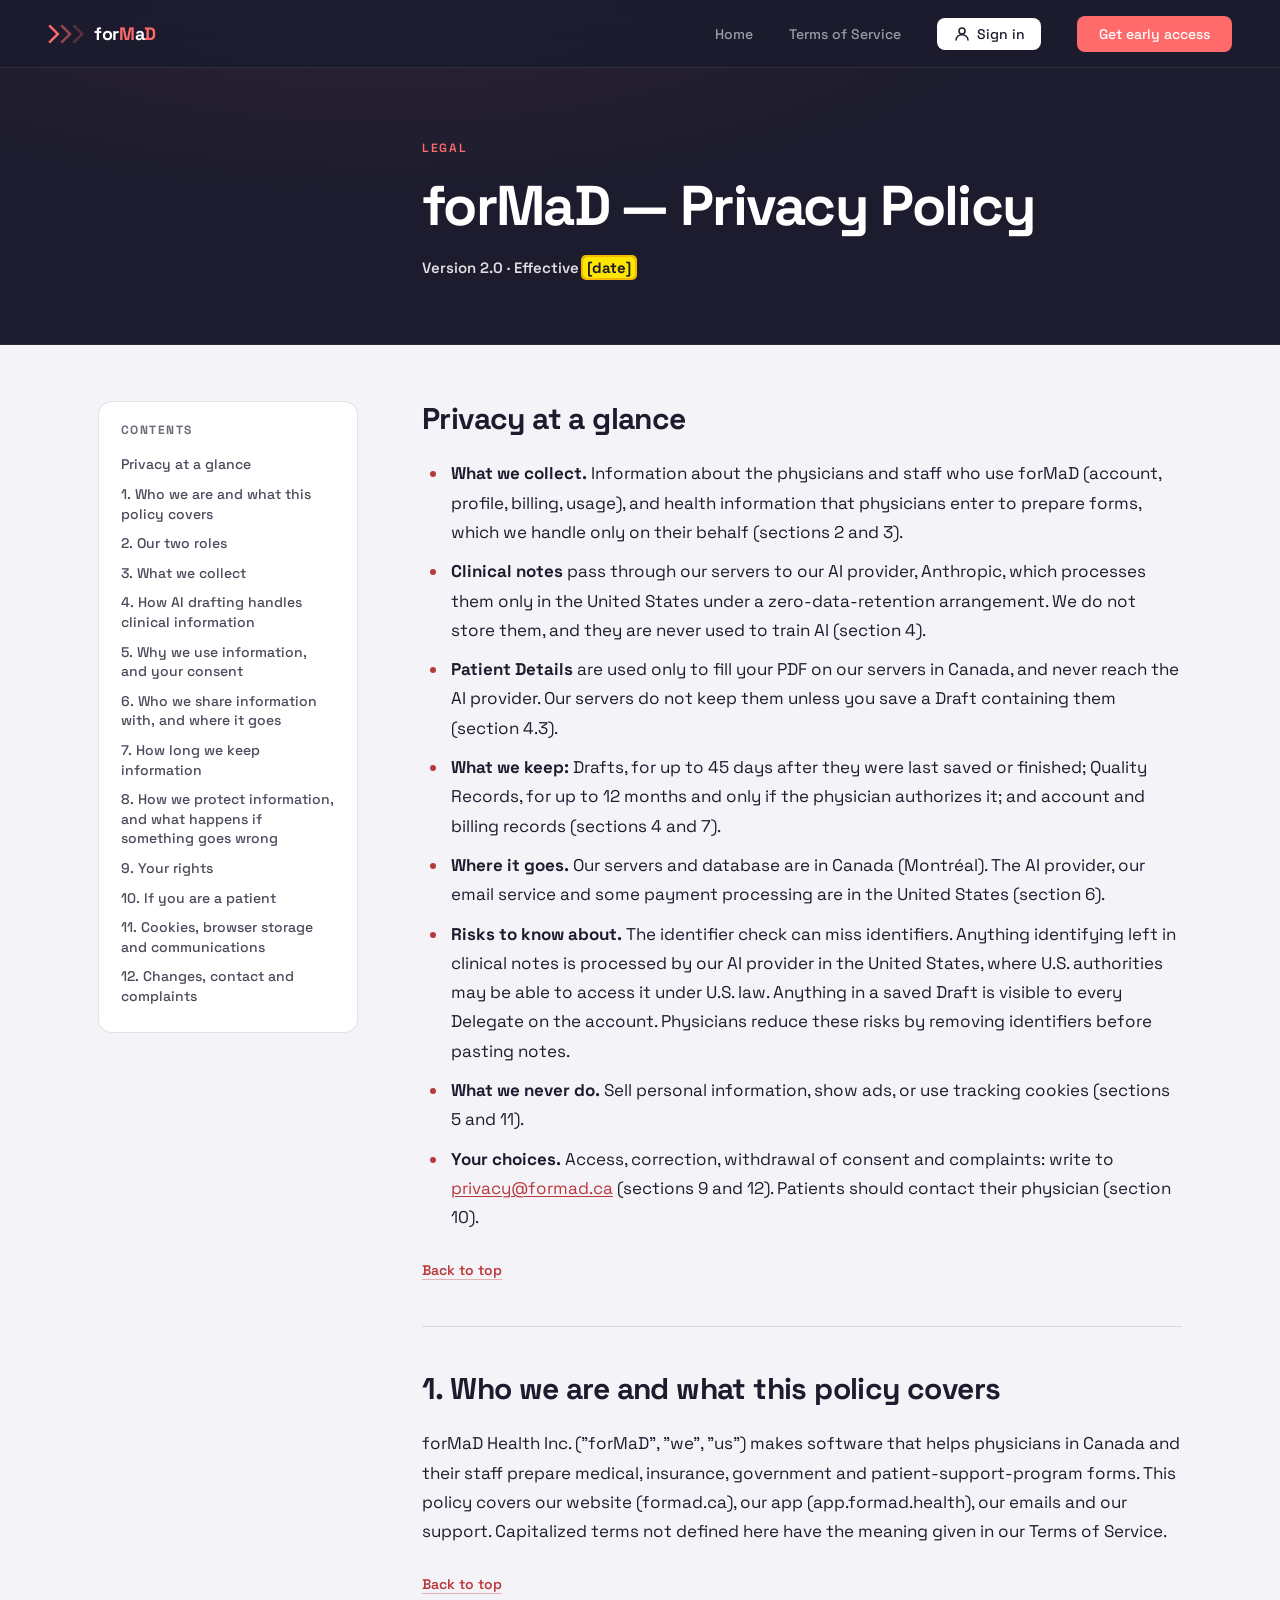
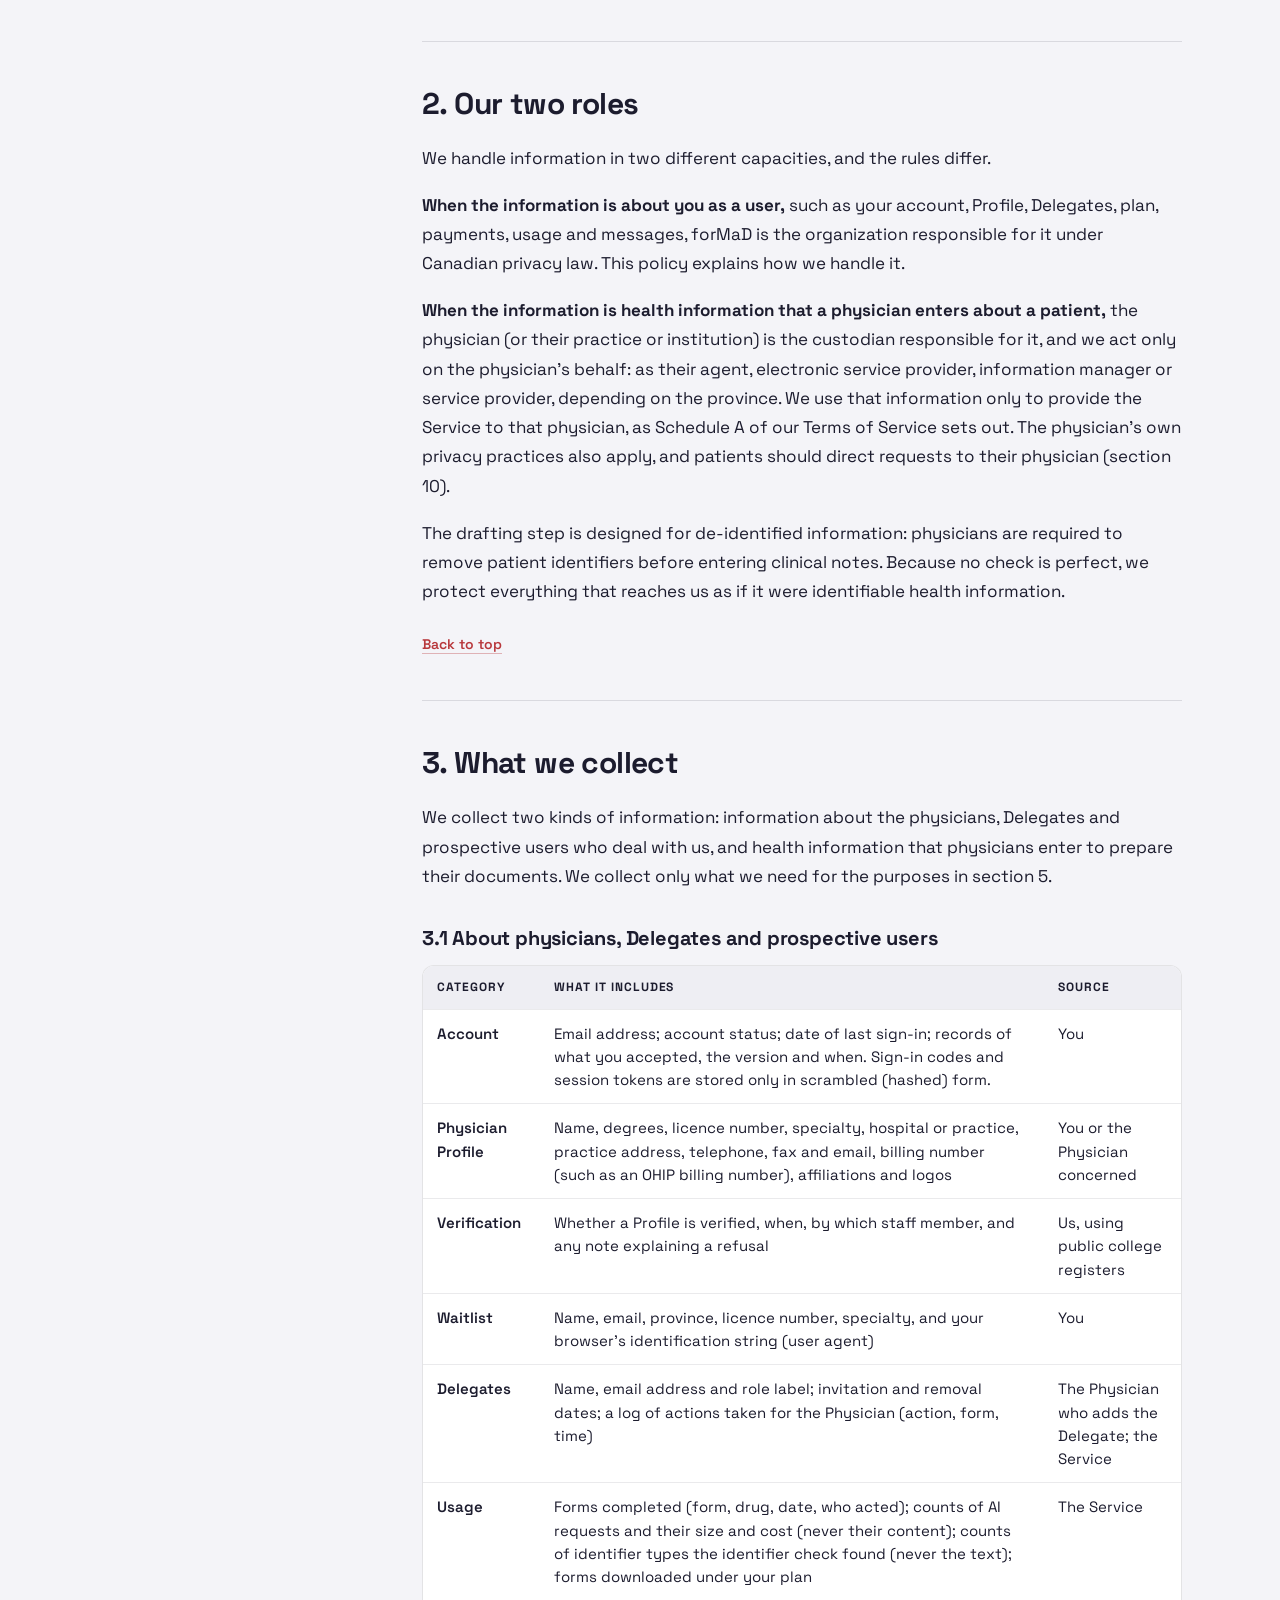
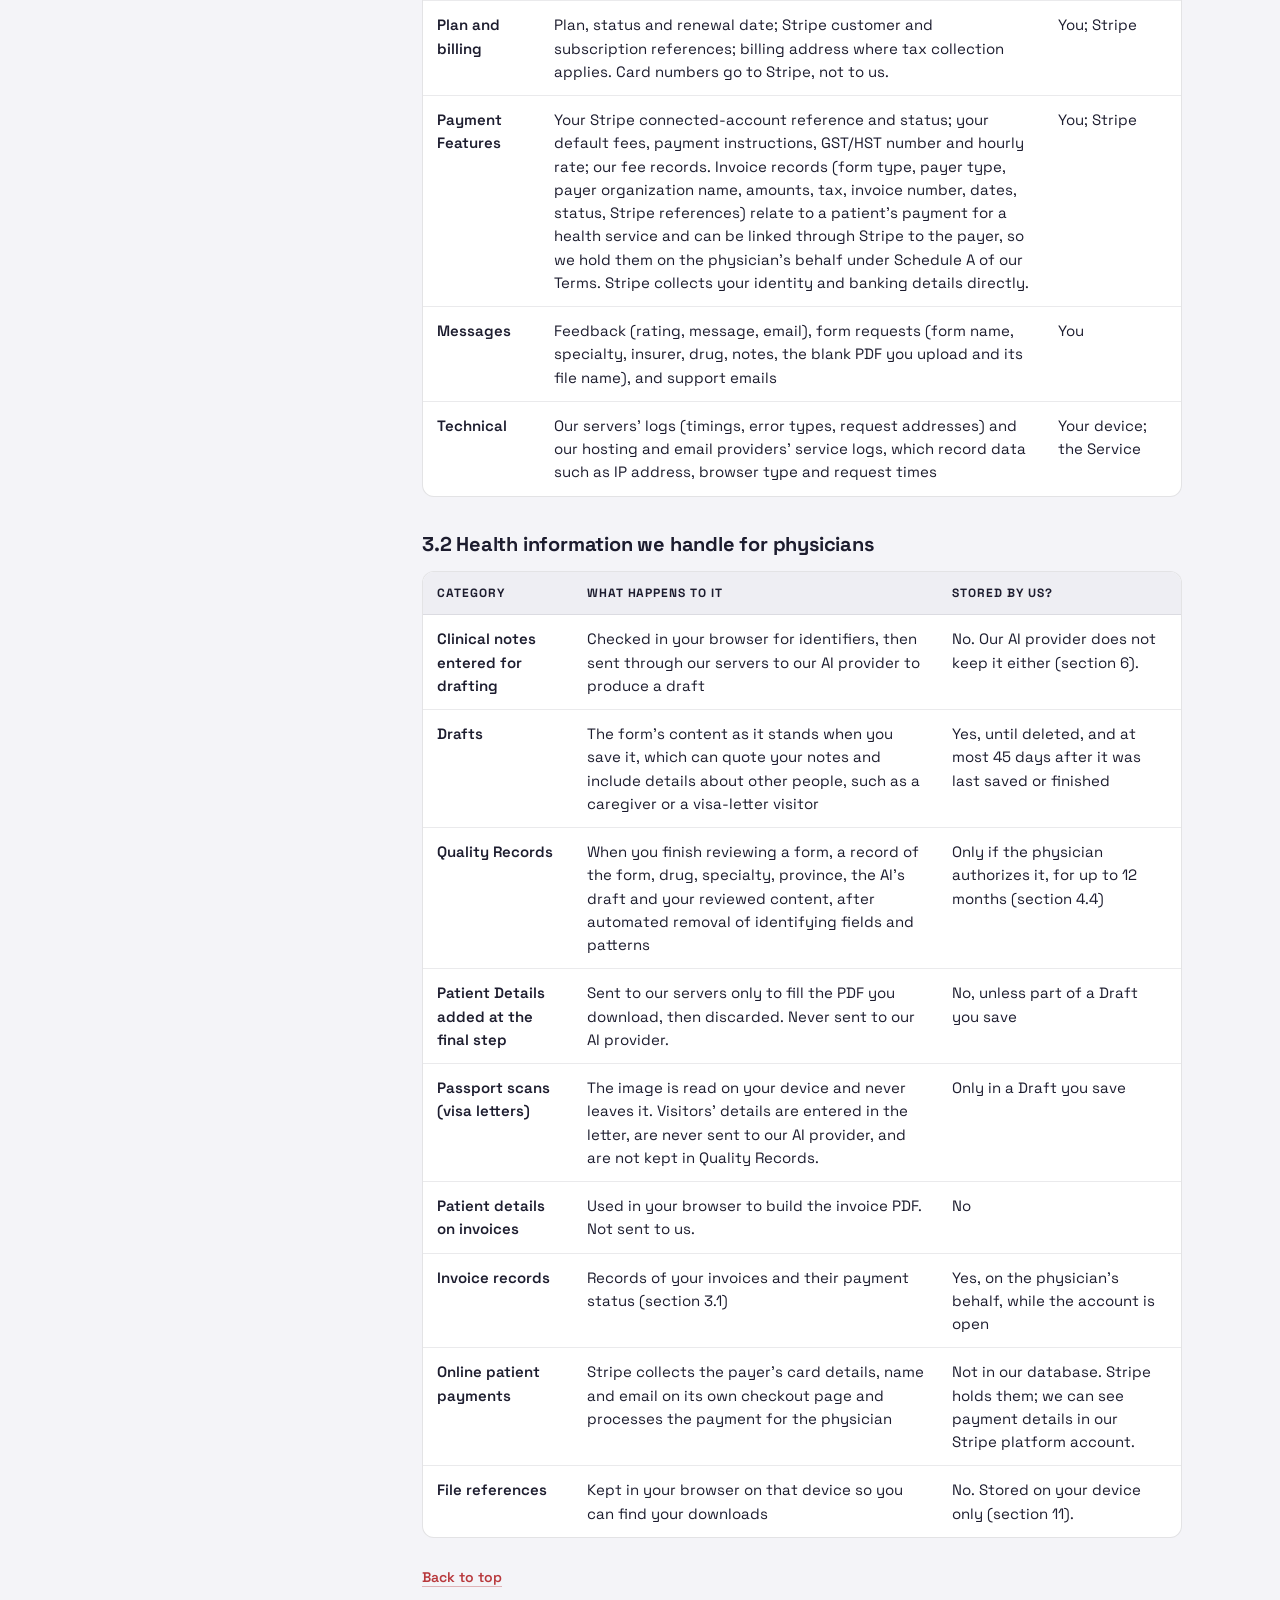
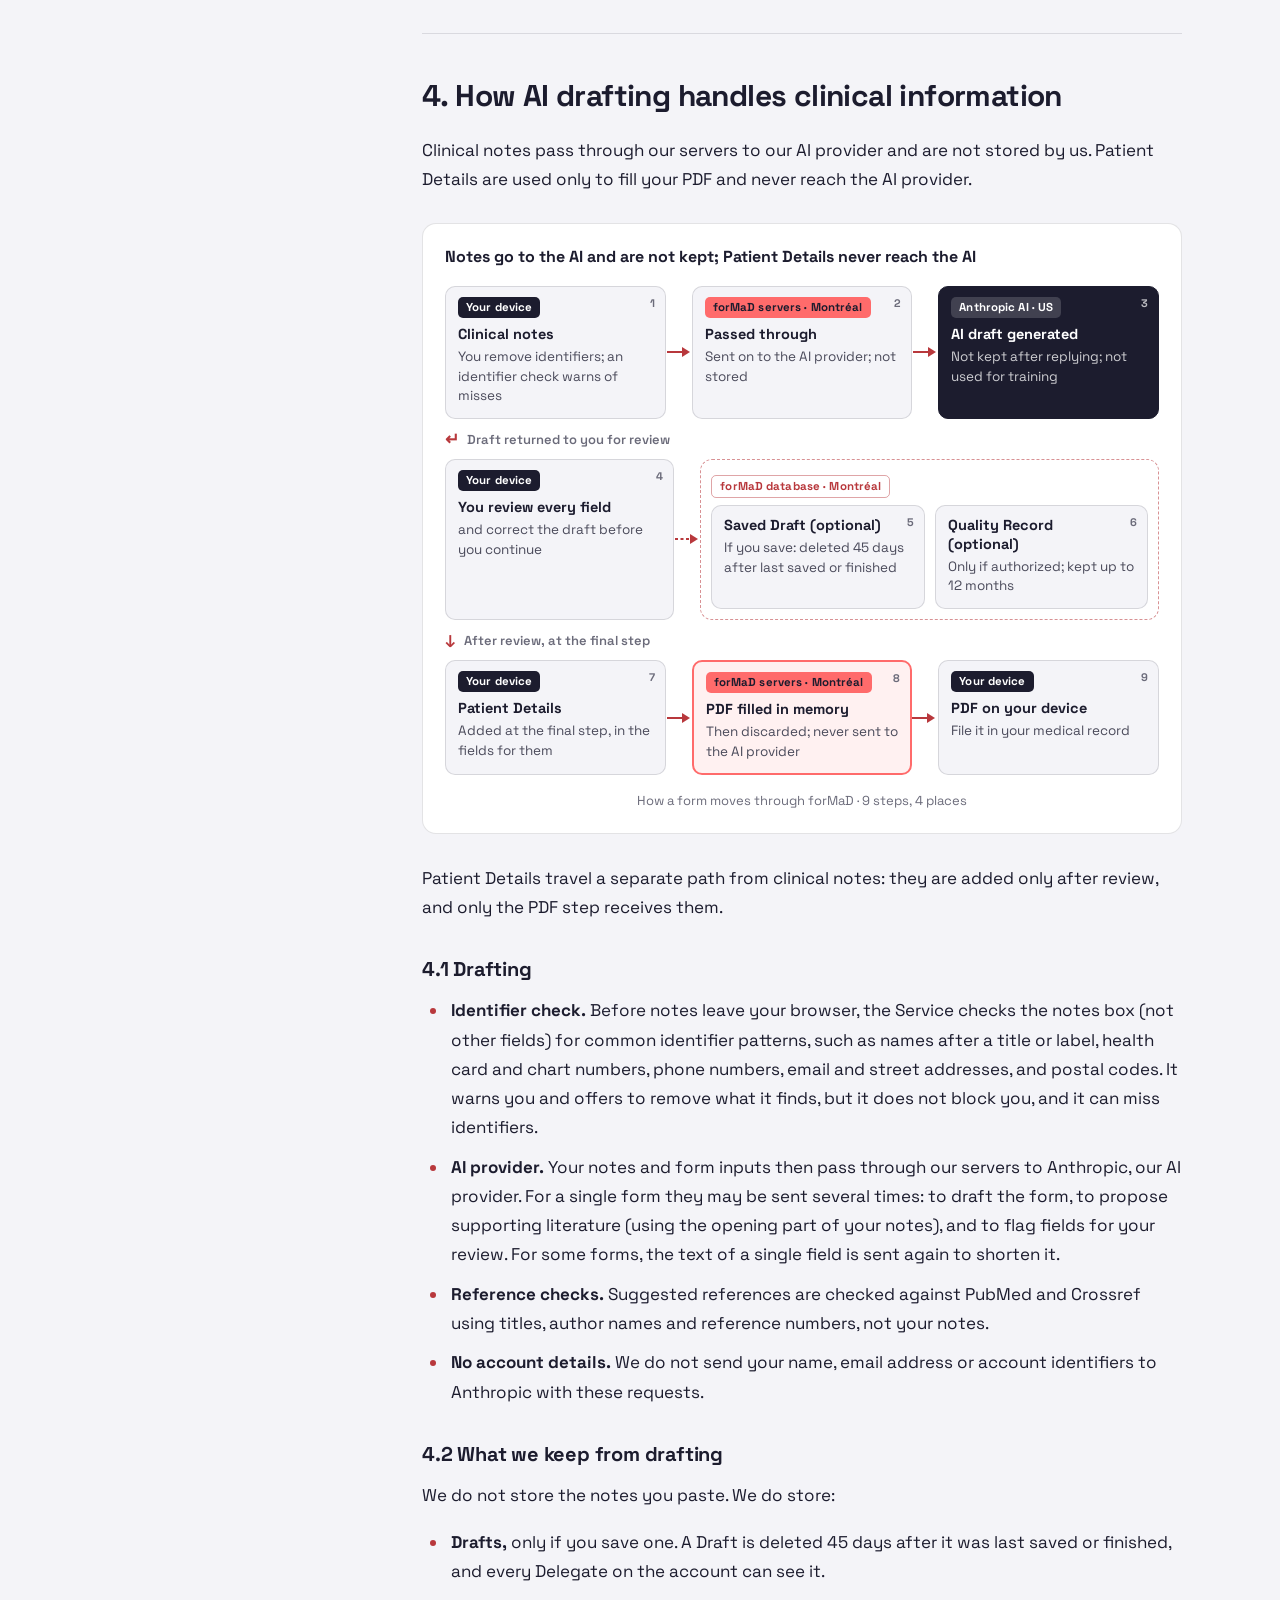
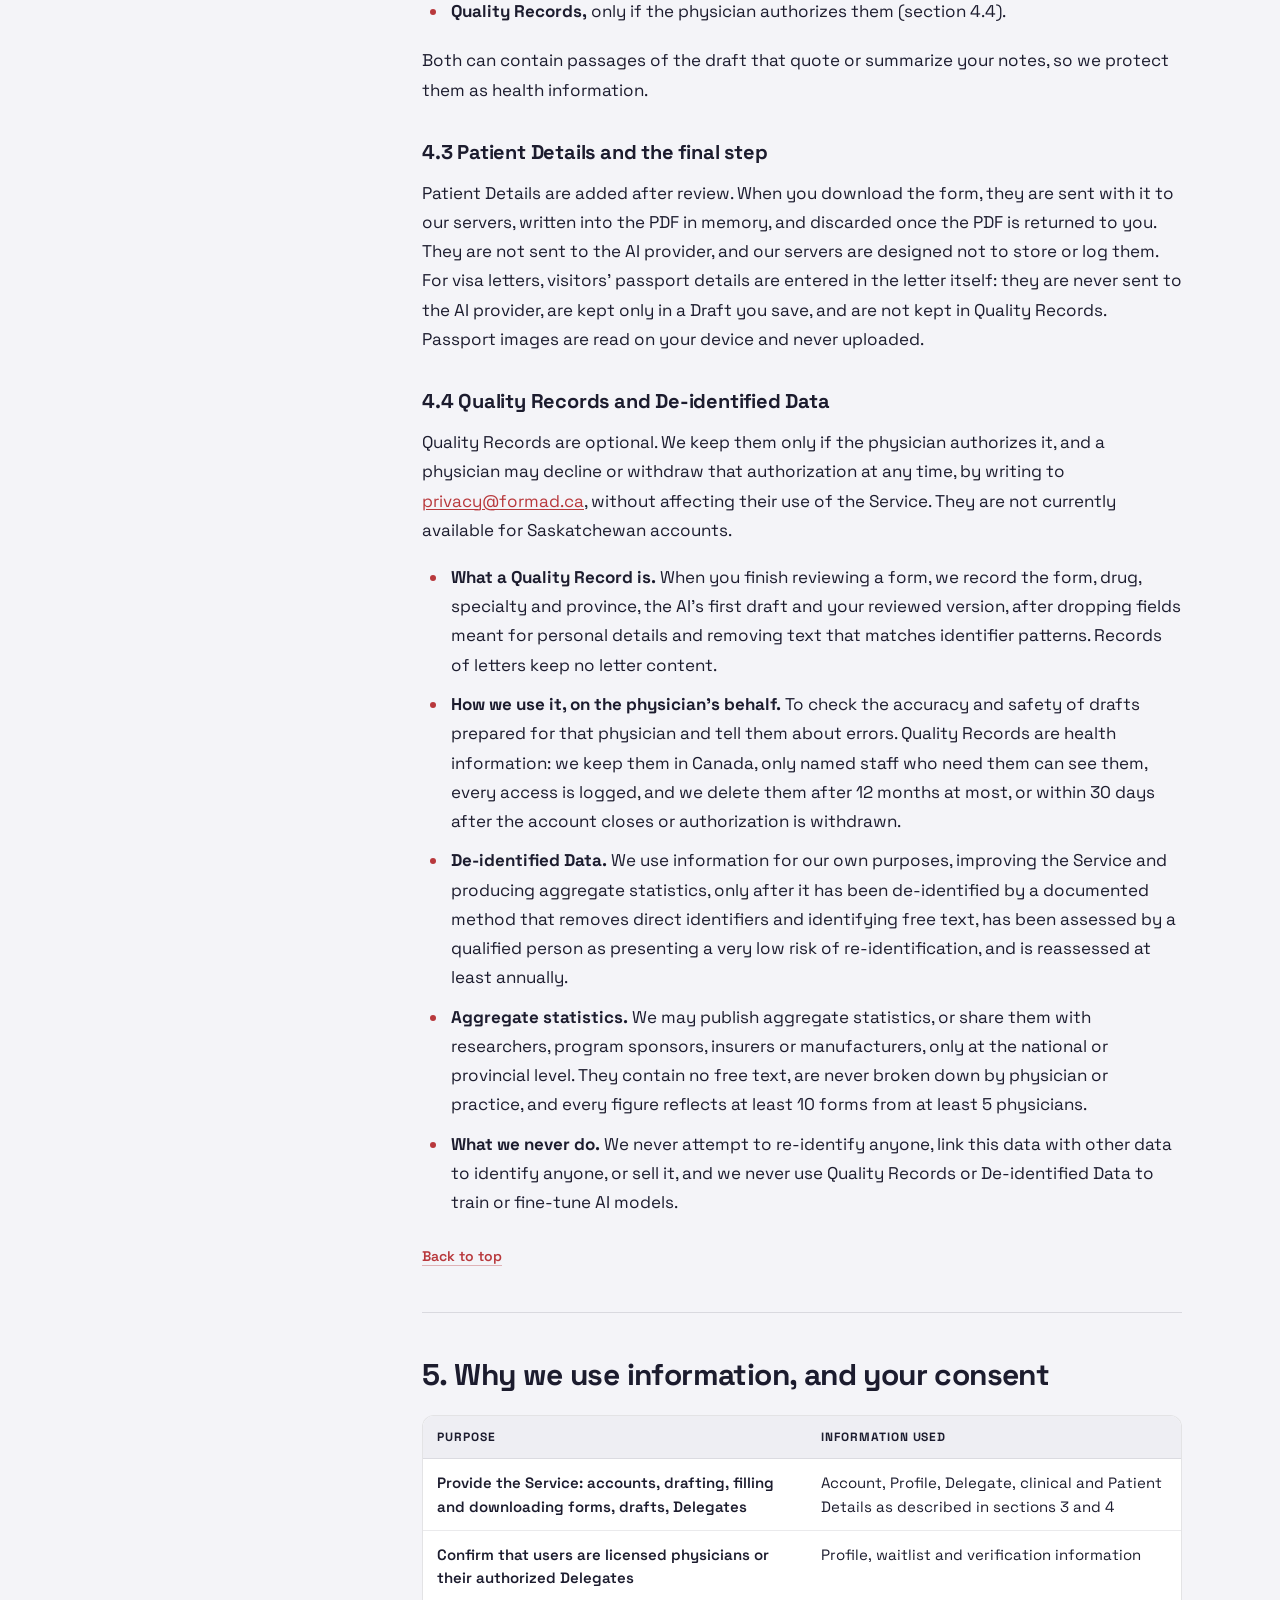
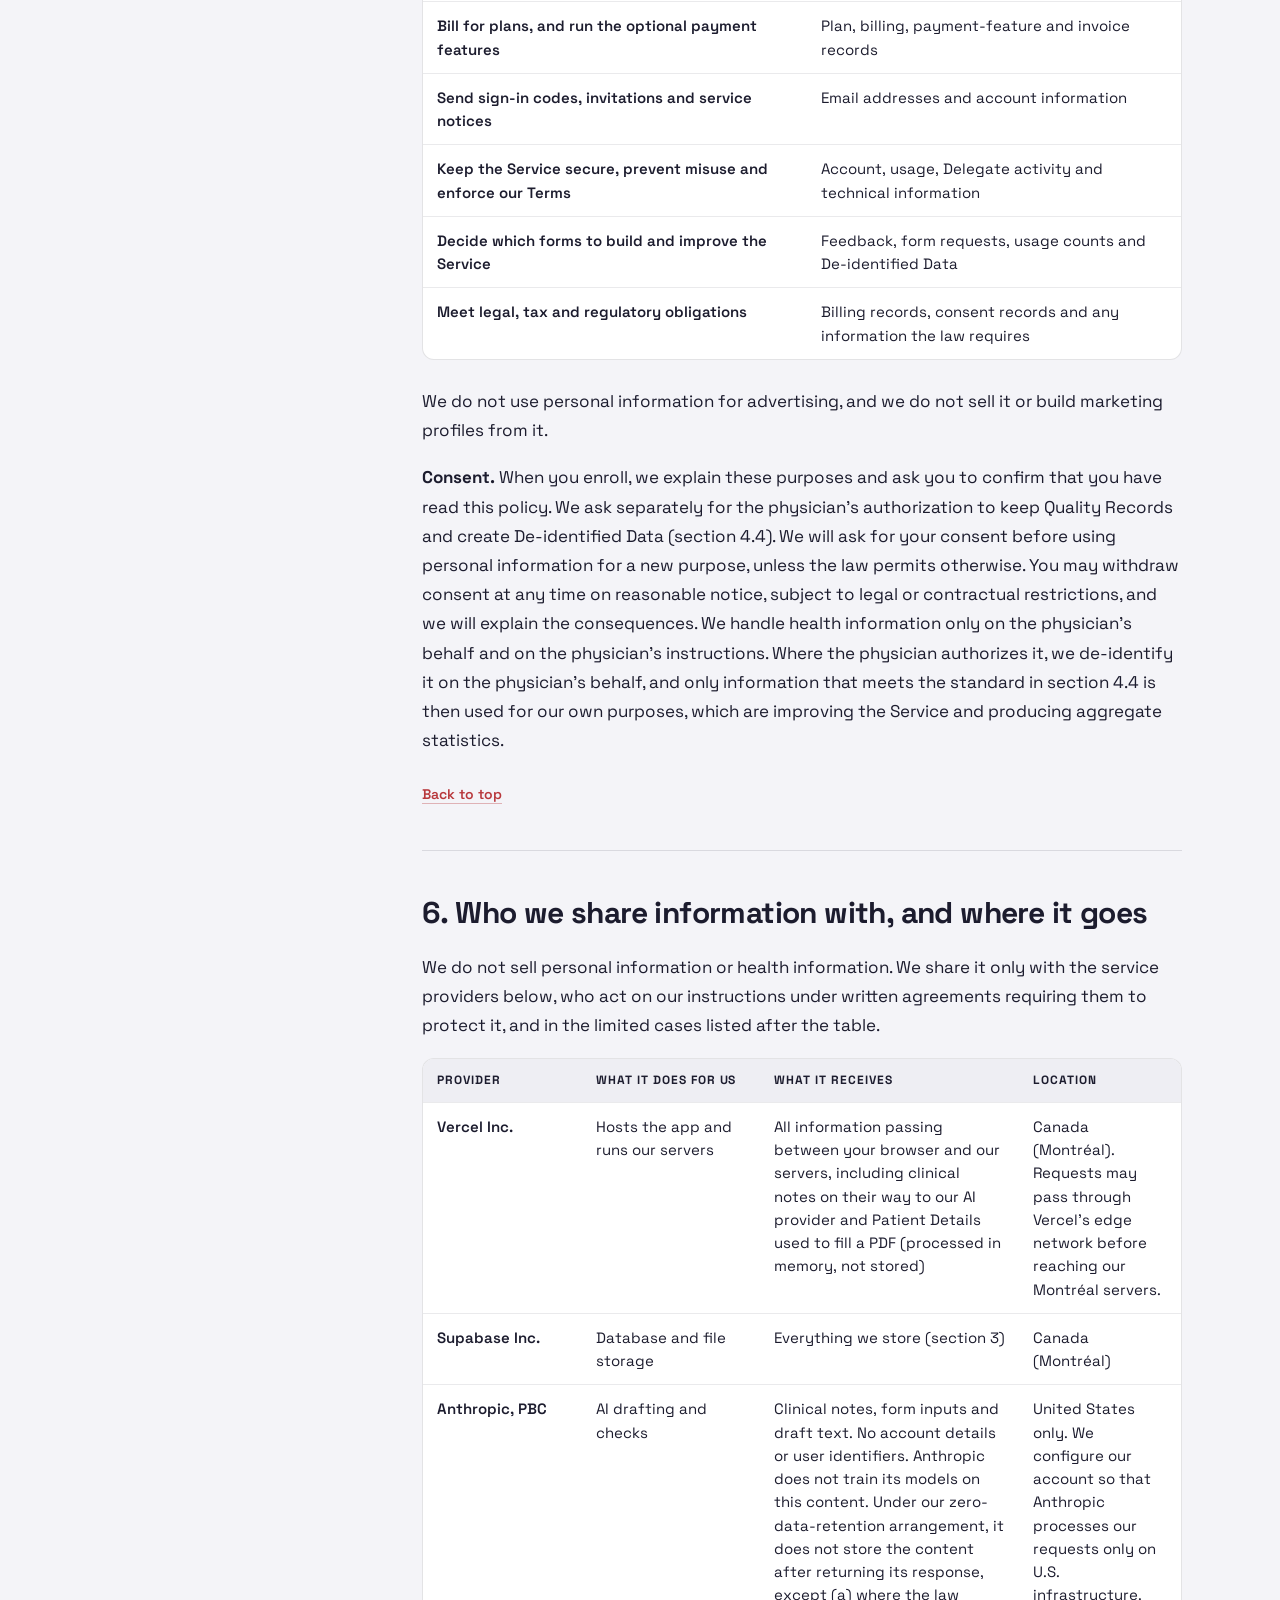
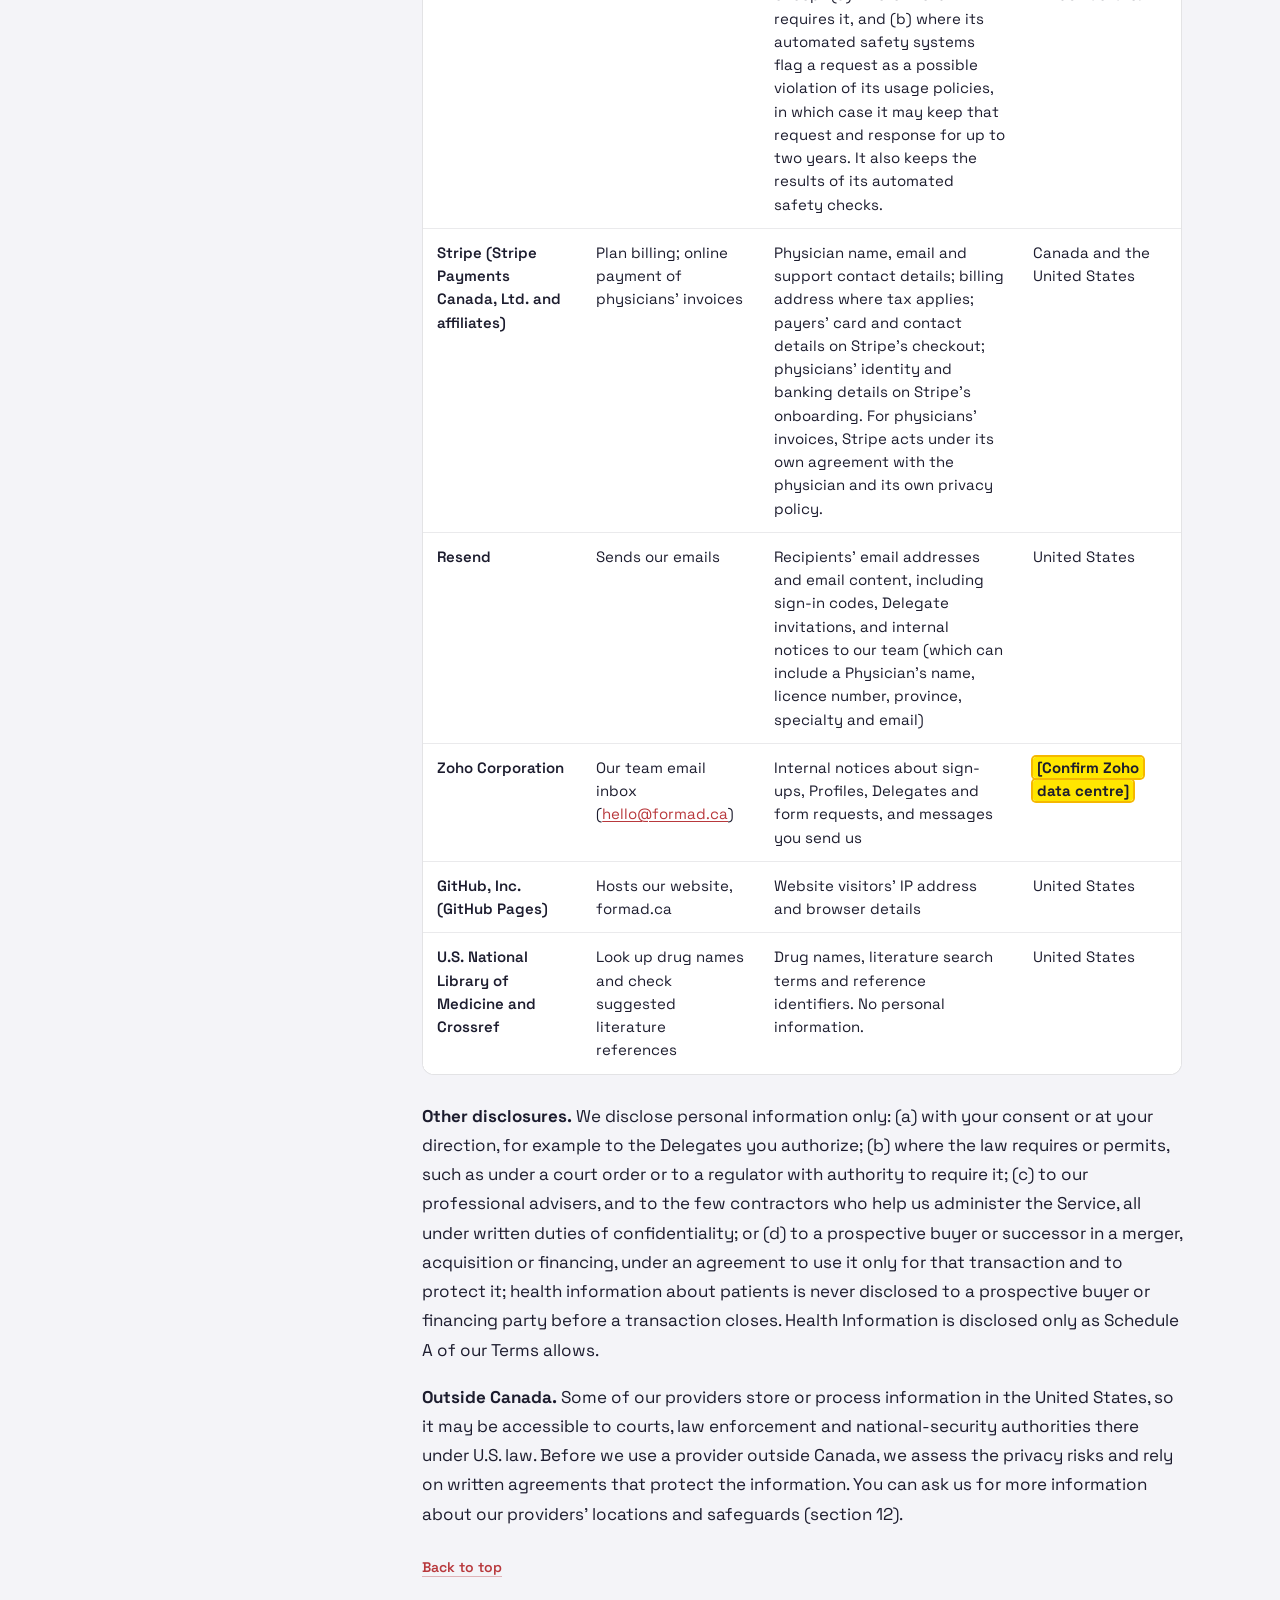
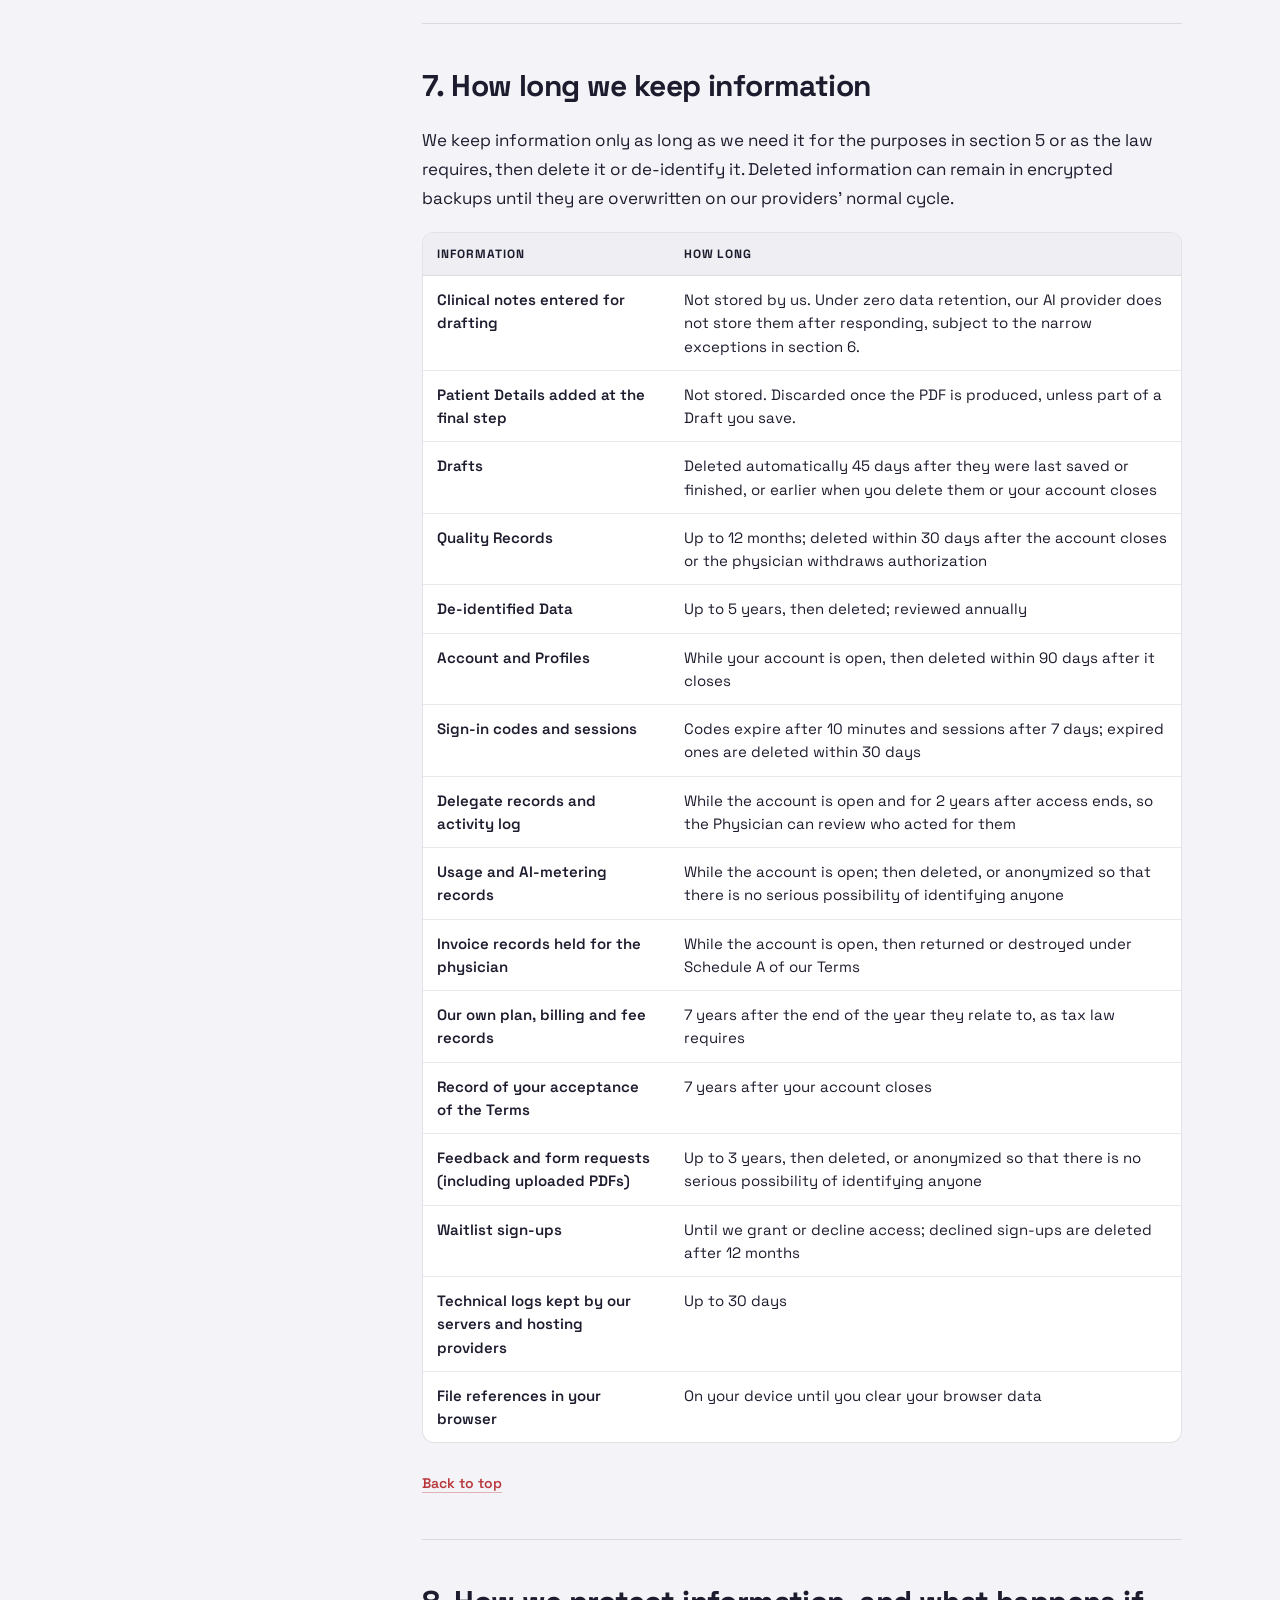
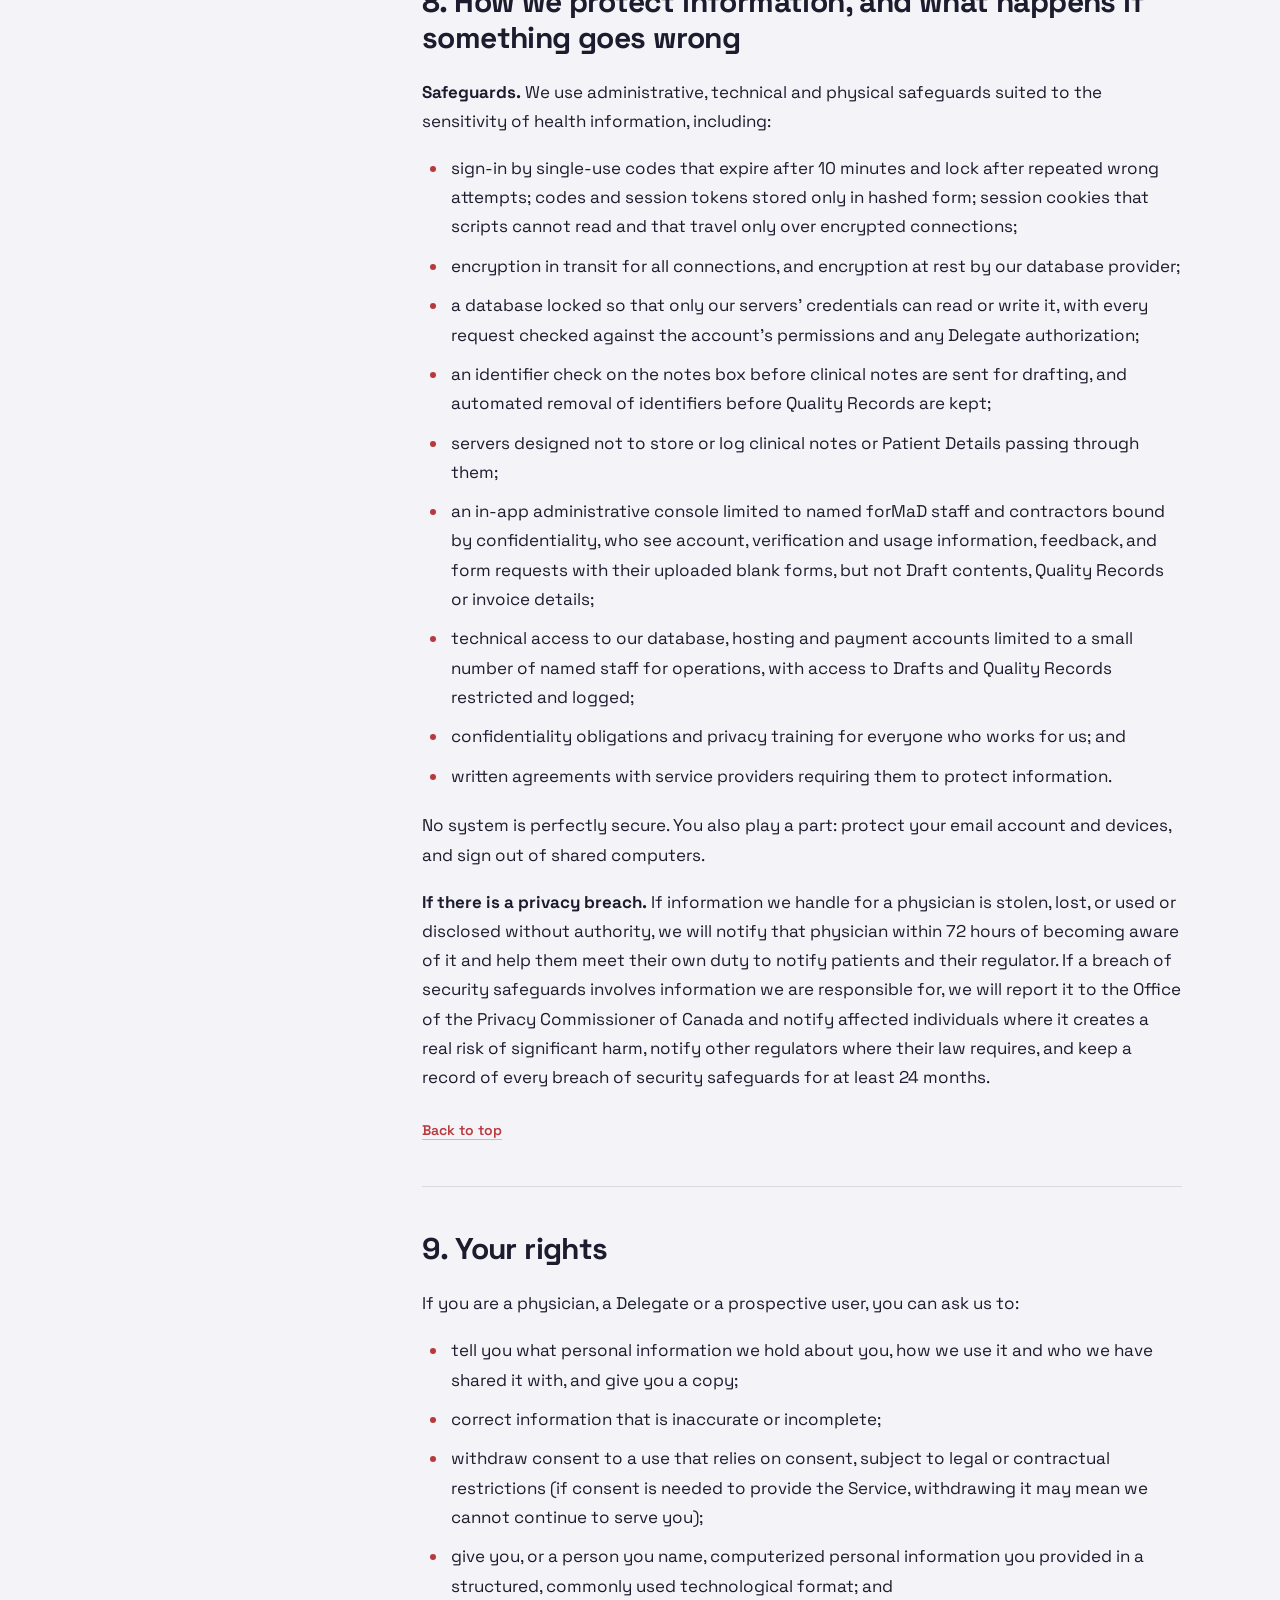
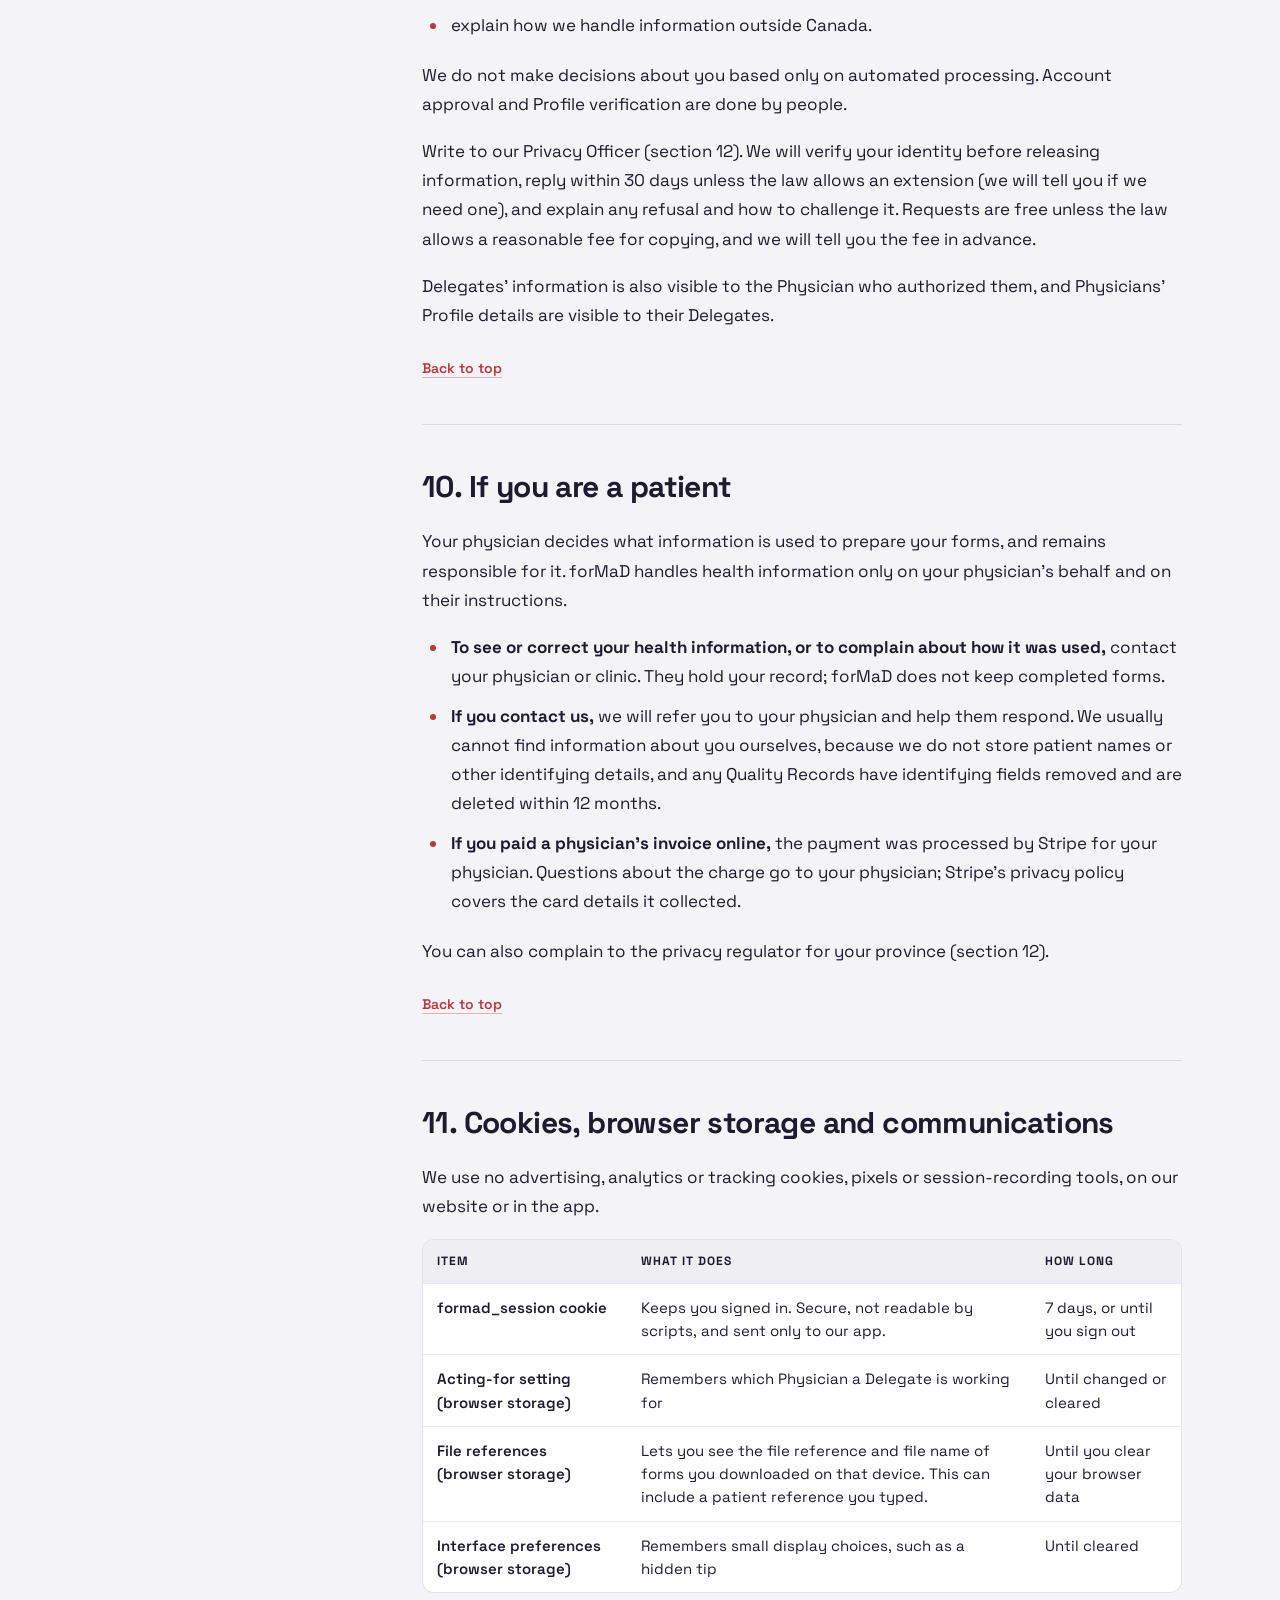
==== privacy.html @ 5fc89e8e "Privacy Policy: fonts are self-hosted, Google Fonts removed from providers Co-Authored-By: Claude Op" ====
<!--
  TODO BEFORE UPLOADING privacy.html: fill in every placeholder below.
  Each one is highlighted in bright yellow (<mark class="todo">) on the page.
  Search this file for  class="todo"  to find them; remove the <mark> wrapper once filled.
  - [date]
  - [Confirm Zoho data centre]
  - [Name]
  - [Title]
  - [street address]
  - [postal code]
-->
<!DOCTYPE html>
<html lang="en">
<head>
  <meta charset="UTF-8">
  <meta name="viewport" content="width=device-width, initial-scale=1.0">
  <title>Privacy Policy — forMaD</title>
  <link rel="icon" type="image/svg+xml" href="data:image/svg+xml,%3Csvg%20xmlns%3D%22http%3A%2F%2Fwww.w3.org%2F2000%2Fsvg%22%20viewBox%3D%220%200%20100%20100%22%3E%3Crect%20width%3D%22100%22%20height%3D%22100%22%20rx%3D%2222%22%20fill%3D%22%231C1C2E%22%2F%3E%3Cg%20transform%3D%22translate%2822.9%2C50%29%20scale%280.62%29%22%3E%3Cpath%20d%3D%22M0%20-26%20L26%200%20L0%2026%20L-4.77%2021.23%20L16.47%200%20L-4.77%20-21.23%20Z%22%20fill%3D%22%23FF6B6B%22%2F%3E%3Cpath%20d%3D%22M33.09%20-26%20L59.09%200%20L33.09%2026%20L28.33%2021.23%20L49.56%200%20L28.33%20-21.23%20Z%22%20fill%3D%22%23FF6B6B%22%20opacity%3D%220.55%22%2F%3E%3Cpath%20d%3D%22M66.19%20-26%20L92.19%200%20L66.19%2026%20L61.42%2021.23%20L82.65%200%20L61.42%20-21.23%20Z%22%20fill%3D%22%23FF6B6B%22%20opacity%3D%220.28%22%2F%3E%3C%2Fg%3E%3C%2Fsvg%3E">
  <meta name="description" content="How forMaD Health Inc. collects, uses, shares, stores and protects personal information and the health information physicians enter, and how to exercise your privacy rights.">
  <link rel="canonical" href="https://formad.ca/privacy">
  <link rel="preload" href="/fonts/space-grotesk-latin.woff2" as="font" type="font/woff2" crossorigin>
  <link rel="stylesheet" href="/fonts/fonts.css">
  <style>
    *, *::before, *::after { box-sizing: border-box; margin: 0; padding: 0; }

    :root {
      --dark:   #1C1C2E;
      --coral:  #FF6B6B;
      --c55:    rgba(255,107,107,0.55);
      --c25:    rgba(255,107,107,0.25);
      --c10:    rgba(255,107,107,0.10);
      --white:  #FFFFFF;
      --off:    #F4F4F8;
      --muted:  #9A9AA8;
      --dim:    #6B6B7A;
      --border: rgba(255,255,255,0.08);
      --r:      14px;
      /* Legal pages only: darker coral for text links on light backgrounds (5.2:1 on --off) */
      --coral-ink: #B8383C;
      --ink-2:  #4A4A5A;
      --rule:   rgba(28,28,46,0.12);
      --todo:   #FFE600;
    }

    html { scroll-behavior: smooth; scroll-padding-top: 88px; }
    @media (prefers-reduced-motion: reduce) { html { scroll-behavior: auto; } }

    body {
      font-family: 'Space Grotesk', sans-serif;
      background: var(--dark);
      color: var(--white);
      -webkit-font-smoothing: antialiased;
      overflow-x: hidden;
    }

    /* forMaD wordmark: M and D coral. Only in nav, hero h1, footer. Body text: plain forMaD */
    em.wm {
      font-style: normal;
      color: var(--coral);
    }

    .skip {
      position: absolute; left: 12px; top: -60px; z-index: 200;
      background: var(--coral); color: var(--dark); font-weight: 700;
      padding: 10px 16px; border-radius: 8px; text-decoration: none;
    }
    .skip:focus { top: 12px; }

    /* ── NAV (from index.html) ───────────────────────────────────────── */
    nav.site-nav {
      position: fixed; top: 0; left: 0; right: 0; z-index: 100;
      display: flex; align-items: center; justify-content: space-between;
      padding: 0 48px; height: 68px;
      background: rgba(28,28,46,0.88);
      backdrop-filter: blur(16px);
      border-bottom: 1px solid var(--border);
    }

    .nav-logo { display: flex; align-items: center; gap: 10px; text-decoration: none; }

    .nav-wordmark {
      font-size: 18px; font-weight: 700; letter-spacing: -0.02em; color: var(--white);
    }

    .nav-links { display: flex; align-items: center; gap: 36px; }
    .nav-links a {
      font-size: 14px; font-weight: 500; color: var(--muted);
      text-decoration: none; transition: color 0.2s;
    }
    .nav-links a:hover { color: var(--white); }
    .nav-links a[aria-current="page"] { color: var(--white); }

    .nav-cta {
      background: var(--coral); color: var(--white);
      padding: 9px 22px; border-radius: 8px;
      font-size: 14px; font-weight: 600;
      text-decoration: none; transition: opacity 0.2s;
    }
    .nav-links a.nav-cta { color: var(--white); }
    .nav-cta:hover { opacity: 0.88; color: var(--white); }

    .nav-portal {
      display: flex; align-items: center; gap: 6px;
      color: var(--dark); text-decoration: none;
      font-size: 13px; font-weight: 600;
      padding: 7px 16px; border-radius: 8px;
      background: var(--white);
      transition: all 0.2s;
    }
    .nav-links a.nav-portal { color: var(--dark); }
    .nav-portal:hover { background: #f0f0f0; }
    .nav-portal svg { flex-shrink: 0; stroke: var(--dark); }

    .nav-home {
      display: none;
      font-size: 14px; font-weight: 600; color: var(--off);
      text-decoration: none; padding: 8px 2px;
    }
    .nav-home:hover { color: var(--coral); }

    .eyebrow {
      font-size: 12px; font-weight: 600; letter-spacing: 0.14em;
      text-transform: uppercase; color: var(--coral);
      margin-bottom: 20px; display: block;
    }

    /* ── DOCUMENT HEADER ─────────────────────────────────────────────── */
    .doc-head {
      position: relative; overflow: hidden;
      padding: 140px 48px 64px;
      background: var(--dark);
      border-bottom: 1px solid var(--border);
    }
    .doc-head::before {
      content: '';
      position: absolute; inset: 0;
      background: radial-gradient(ellipse 70% 80% at 30% 0%, rgba(255,107,107,0.08) 0%, transparent 70%);
      pointer-events: none;
    }
    .doc-head-inner { position: relative; max-width: 760px; margin: 0 auto; }
    .doc-h1 {
      font-size: clamp(34px, 5vw, 56px);
      font-weight: 700; line-height: 1.08;
      letter-spacing: -0.03em; color: var(--white);
      margin-bottom: 20px;
    }
    .doc-meta { font-size: 15px; line-height: 1.6; color: rgba(255,255,255,0.72); }
    .doc-meta strong { font-weight: 600; color: rgba(255,255,255,0.86); }

    /* ── DOCUMENT BODY ───────────────────────────────────────────────── */
    .doc { background: var(--off); color: var(--dark); padding: 56px 48px 96px; }
    .doc-grid { max-width: 760px; margin: 0 auto; }

    .toc {
      background: var(--white);
      border: 1px solid var(--rule);
      border-radius: var(--r);
      padding: 22px 24px;
      margin-bottom: 48px;
    }
    .toc-title {
      font-size: 12px; font-weight: 700; letter-spacing: 0.12em;
      text-transform: uppercase; color: var(--dim); margin-bottom: 12px;
    }
    .toc ol { list-style: none; }
    .toc li { break-inside: avoid; }
    .toc a {
      display: block; padding: 5px 0;
      font-size: 14px; font-weight: 500; line-height: 1.4;
      color: var(--ink-2); text-decoration: none;
      border-left: 2px solid transparent; padding-left: 10px; margin-left: -12px;
    }
    .toc a:hover, .toc a:focus-visible { color: var(--coral-ink); border-left-color: var(--coral); }
    @media (min-width: 640px) and (max-width: 1179px) {
      .toc ol { column-count: 2; column-gap: 32px; }
    }
    @media (min-width: 1180px) {
      .doc-head-inner { max-width: 1084px; padding-left: 324px; }
      .doc-grid {
        max-width: 1084px;
        display: grid; grid-template-columns: 260px minmax(0, 760px);
        gap: 64px; align-items: start;
      }
      .toc {
        position: sticky; top: 92px;
        max-height: calc(100vh - 116px); overflow-y: auto;
        margin-bottom: 0; padding: 20px 22px;
      }
    }

    .doc-body {
      font-size: 17px; line-height: 1.72; color: var(--dark);
      overflow-wrap: break-word; min-width: 0;
    }
    .doc-body .lede { font-size: 19px; line-height: 1.65; color: var(--ink-2); margin-bottom: 8px; }
    .doc-sec { padding-top: 44px; margin-top: 44px; border-top: 1px solid var(--rule); }
    .doc-intro + .doc-sec, .doc-body > .doc-sec:first-child { margin-top: 32px; }
    .doc-body > .doc-sec:first-child { padding-top: 0; border-top: none; margin-top: 0; }
    .doc-body h2 {
      font-size: clamp(24px, 3vw, 30px); font-weight: 700;
      line-height: 1.2; letter-spacing: -0.02em;
      margin-bottom: 22px; color: var(--dark);
    }
    .doc-body h3 {
      font-size: 20px; font-weight: 700; line-height: 1.3;
      letter-spacing: -0.01em; margin: 34px 0 14px; color: var(--dark);
    }
    .doc-body p { margin-bottom: 1.05em; }
    .doc-body strong { font-weight: 700; color: var(--dark); }
    .doc-body em { font-style: italic; }
    .doc-body ul, .doc-body ol { margin: 0 0 1.2em; padding-left: 1.5em; }
    .doc-body li { margin-bottom: 0.6em; padding-left: 0.2em; }
    .doc-body li > ul, .doc-body li > ol { margin-top: 0.6em; }
    .doc-body ul > li::marker { color: var(--coral-ink); }
    .doc-body ol > li::marker { color: var(--dim); font-weight: 600; }
    .doc-body [id] { scroll-margin-top: 88px; }
    .doc-body li > p { margin-bottom: 0.45em; }
    .doc-body li > p:last-child { margin-bottom: 0; }
    .doc-body a { color: var(--coral-ink); text-decoration: underline; text-underline-offset: 2px; text-decoration-thickness: 1px; }
    .doc-body a:hover { text-decoration-thickness: 2px; }
    .doc-body .to-top a { text-decoration: none; }

    .doc-body ul.checklist { list-style: none; padding-left: 0; }
    .doc-body ul.checklist li { display: flex; gap: 12px; align-items: flex-start; padding-left: 0; }
    .doc-body .box { flex: none; font-size: 1.25em; line-height: 1.3; color: var(--dark); }

    mark.todo {
      background: var(--todo); color: var(--dark);
      font-weight: 700; padding: 1px 4px; border-radius: 3px;
      box-shadow: 0 0 0 2px #F5B800;
      -webkit-box-decoration-break: clone; box-decoration-break: clone;
    }

    .table-wrap {
      overflow-x: auto; -webkit-overflow-scrolling: touch;
      margin: 0 0 1.6em; background: var(--white);
      border: 1px solid var(--rule); border-radius: 12px;
    }
    .table-wrap:focus-visible { outline: 2px solid var(--coral-ink); outline-offset: 2px; }
    .scroll-hint { display: none; margin: 0 0 6px !important; font-size: 12.5px; font-weight: 600; color: var(--dim); text-align: right; }
    @media (max-width: 860px) { .scroll-hint.c4 { display: block; } }
    @media (max-width: 680px) { .scroll-hint.c3 { display: block; } }
    .doc-body table { border-collapse: collapse; width: 100%; font-size: 15px; line-height: 1.55; }
    .doc-body table.cols-3 { min-width: 600px; }
    .doc-body table.cols-4 { min-width: 760px; }
    .doc-body th, .doc-body td { text-align: left; vertical-align: top; padding: 12px 14px; border-bottom: 1px solid rgba(28,28,46,0.09); }
    .doc-body th {
      background: #EEEEF3; color: var(--dark);
      font-size: 12px; font-weight: 700; letter-spacing: 0.08em; text-transform: uppercase;
    }
    .doc-body tbody tr:last-child td { border-bottom: none; }
    .doc-body td:first-child { font-weight: 600; }
    .doc-body table.cols-4 td:first-child { min-width: 150px; }

    .to-top { margin-top: 26px; margin-bottom: 0 !important; font-size: 14px; }
    .to-top a { color: var(--coral-ink); font-weight: 600; text-decoration: none; border-bottom: 1px solid rgba(184,56,60,0.35); }
    .to-top a:hover { border-bottom-color: var(--coral-ink); }

    /* ── DATA-FLOW FIGURE (privacy section 4) ────────────────────────── */
    .flow-fig {
      margin: 28px 0 30px; padding: 22px;
      background: var(--white); border: 1px solid var(--rule); border-radius: var(--r);
    }
    .flow-title { font-size: 16px !important; font-weight: 700; line-height: 1.4; margin-bottom: 18px !important; }
    .flow, .flow ol { list-style: none; margin: 0 !important; padding: 0 !important; }
    .flow li { margin: 0; padding: 0; }
    .flow li::marker { content: none; }
    .stage + .stage { margin-top: 12px !important; }
    .stage-link {
      display: flex; align-items: center; gap: 8px;
      font-size: 13px !important; font-weight: 600; color: var(--dim);
      margin: 0 0 10px !important; line-height: 1.4;
    }
    .stage-link .ar { color: var(--coral-ink); font-size: 17px; line-height: 1; }
    .steps { display: grid; grid-template-columns: repeat(3, minmax(0, 1fr)); gap: 26px; }
    .stage-review .steps { grid-template-columns: minmax(0, 1fr) minmax(0, 2fr); }
    .flow .step {
      position: relative;
      background: var(--off); border: 1px solid rgba(28,28,46,0.14); border-radius: 10px;
      padding: 10px 12px 12px; font-size: 13.5px; line-height: 1.45;
    }
    .step strong { display: block; font-size: 14.5px; line-height: 1.3; margin-bottom: 3px; padding-right: 18px; }
    .step .note { display: block; color: var(--ink-2); }
    .step .n {
      position: absolute; top: 9px; right: 10px;
      font-size: 11px; font-weight: 700; color: var(--dim);
    }
    .place {
      display: inline-block; margin-bottom: 7px; margin-right: 18px;
      font-size: 11.5px; font-weight: 700; letter-spacing: 0.01em;
      padding: 2px 8px; border-radius: 5px; line-height: 1.5;
    }
    .dev .place { background: var(--dark); color: var(--white); }
    .srv .place { background: var(--coral); color: var(--dark); }
    .step.ai { background: var(--dark); border-color: var(--dark); color: var(--white); }
    .step.ai strong { color: var(--white); }
    .step.ai .note { color: rgba(255,255,255,0.78); }
    .step.ai .n { color: rgba(255,255,255,0.7); }
    .ai .place { background: rgba(255,255,255,0.16); color: var(--white); }
    .step.hi { background: #FFF1F1; border: 2px solid var(--coral); }
    .flow .db-group {
      border: 1.5px dashed rgba(184,56,60,0.55); border-radius: 12px;
      padding: 10px 10px 10px;
    }
    .db-group > .place { color: var(--coral-ink); border: 1px solid rgba(184,56,60,0.45); background: transparent; }
    .db-group ol { display: grid; grid-template-columns: repeat(2, minmax(0, 1fr)); gap: 10px; }
    .arr {
      position: absolute; top: 50%; right: -26px;
      width: 26px; height: 12px; margin-top: -6px;
      background: url("data:image/svg+xml,%3Csvg xmlns='http://www.w3.org/2000/svg' viewBox='0 0 26 12'%3E%3Cpath d='M2 6H18' stroke='%23B8383C' stroke-width='2'/%3E%3Cpath d='M17 1L25 6L17 11Z' fill='%23B8383C'/%3E%3C/svg%3E") center / 100% 100% no-repeat;
    }
    .arr.dash { background-image: url("data:image/svg+xml,%3Csvg xmlns='http://www.w3.org/2000/svg' viewBox='0 0 26 12'%3E%3Cpath d='M2 6H18' stroke='%23B8383C' stroke-width='2' stroke-dasharray='3 2.5'/%3E%3Cpath d='M17 1L25 6L17 11Z' fill='%23B8383C'/%3E%3C/svg%3E"); }
    .flow-fig figcaption {
      margin-top: 16px; text-align: center;
      font-size: 13px; color: var(--dim); line-height: 1.5;
    }
    @media (max-width: 640px) {
      .flow-fig { padding: 16px; }
      .steps, .stage-review .steps { grid-template-columns: minmax(0, 1fr); }
      .arr {
        top: auto; right: auto; bottom: -26px; left: 50%;
        width: 12px; height: 26px; margin: 0 0 0 -6px;
        background-image: url("data:image/svg+xml,%3Csvg xmlns='http://www.w3.org/2000/svg' viewBox='0 0 12 26'%3E%3Cpath d='M6 2V18' stroke='%23B8383C' stroke-width='2'/%3E%3Cpath d='M1 17L6 25L11 17Z' fill='%23B8383C'/%3E%3C/svg%3E");
      }
      .arr.dash { background-image: url("data:image/svg+xml,%3Csvg xmlns='http://www.w3.org/2000/svg' viewBox='0 0 12 26'%3E%3Cpath d='M6 2V18' stroke='%23B8383C' stroke-width='2' stroke-dasharray='3 2.5'/%3E%3Cpath d='M1 17L6 25L11 17Z' fill='%23B8383C'/%3E%3C/svg%3E"); }
    }
    @media (max-width: 520px) {
      .db-group ol { grid-template-columns: minmax(0, 1fr); }
    }

    /* ── FOOTER (from index.html) ────────────────────────────────────── */
    footer {
      background: #131320;
      padding: 48px 48px 36px;
      border-top: 1px solid var(--border);
    }

    .footer-top {
      display: flex; align-items: flex-start;
      justify-content: space-between; margin-bottom: 40px;
      flex-wrap: wrap; gap: 32px;
    }

    .footer-brand { max-width: 300px; }

    .footer-logo { display: flex; align-items: center; gap: 10px; margin-bottom: 14px; }

    .footer-wm { font-size: 20px; font-weight: 700; letter-spacing: -0.02em; color: var(--white); }

    .footer-tag { font-size: 14px; color: var(--muted); line-height: 1.65; }

    .footer-cols { display: flex; gap: 48px; flex-wrap: wrap; }

    .footer-col h2 {
      font-size: 12px; font-weight: 700; letter-spacing: 0.12em;
      text-transform: uppercase; color: var(--muted); margin-bottom: 16px;
    }

    .footer-col a {
      display: block; font-size: 14px; color: rgba(255,255,255,0.62);
      text-decoration: none; margin-bottom: 10px; transition: color 0.2s;
    }
    .footer-col a:hover, .footer-col a[aria-current="page"] { color: var(--white); }

    .footer-bottom {
      border-top: 1px solid var(--border); padding-top: 28px;
      display: flex; align-items: center; justify-content: space-between;
      flex-wrap: wrap; gap: 16px;
    }

    .footer-legal { font-size: 12px; color: var(--muted); line-height: 1.65; max-width: 580px; }
    .footer-corp { font-size: 12px; color: rgba(255,255,255,0.5); white-space: nowrap; }

    /* ── RESPONSIVE ──────────────────────────────────────────────────── */
    @media (max-width: 768px) {
      nav.site-nav { padding: 0 20px; }
      .nav-links { display: none; }
      .nav-home { display: inline-block; }
      .doc-head { padding: 116px 20px 48px; }
      .doc { padding: 40px 20px 72px; }
      footer { padding: 72px 24px; }
      .footer-top { flex-direction: column; }
      .footer-cols { gap: 28px; }
      .doc-body { font-size: 16.5px; }
      .doc-body .lede { font-size: 18px; }
      .toc { padding: 18px 20px; }
    }
    @media (max-width: 400px) {
      .doc-head { padding-left: 16px; padding-right: 16px; }
      .doc { padding-left: 16px; padding-right: 16px; }
      .doc-body ul, .doc-body ol { padding-left: 1.25em; }
    }

    /* ── PRINT ───────────────────────────────────────────────────────── */
    @media print {
      @page { margin: 16mm 14mm; }
      html { scroll-behavior: auto; }
      body { background: #fff !important; color: #000 !important; overflow: visible; }
      nav, .toc, .to-top, .skip, .scroll-hint, footer { display: none !important; }
      .doc-head { background: #fff !important; padding: 0 0 10pt; border-bottom: 1pt solid #000; overflow: visible; }
      .doc-head::before { display: none; }
      .doc-head-inner { max-width: none; padding: 0 !important; }
      .eyebrow, .doc-h1, .doc-meta, .doc-meta strong, em.wm { color: #000 !important; }
      .doc-h1 { font-size: 22pt; margin-bottom: 6pt; }
      .doc { background: #fff !important; color: #000; padding: 12pt 0 0; }
      .doc-grid { display: block; max-width: none; }
      .doc-body { font-size: 10.5pt; line-height: 1.5; color: #000; }
      .doc-body .lede { font-size: 11.5pt; color: #000; }
      .doc-body h2, .doc-body h3, .doc-body strong, .doc-body .box { color: #000; }
      .doc-sec { border-top: none; margin-top: 16pt; padding-top: 0; }
      .doc-body h2 { font-size: 15pt; margin-bottom: 8pt; }
      .doc-body h3 { font-size: 12pt; margin: 12pt 0 6pt; }
      .doc-body h2, .doc-body h3 { break-after: avoid; page-break-after: avoid; }
      .doc-body li, .doc-body tr, .step, .flow-fig { break-inside: avoid; page-break-inside: avoid; }
      .doc-body ul > li::marker, .doc-body ol > li::marker { color: #000; }
      a { color: #000 !important; text-decoration: none; }
      .table-wrap { overflow: visible; border: none; border-radius: 0; background: #fff; }
      .doc-body table { min-width: 0 !important; width: calc(100% - 2px); margin: 1px; font-size: 8.5pt; }
      .doc-body th, .doc-body td { border: 0.75pt solid #666; padding: 4pt 5pt; color: #000; background: #fff !important; }
      .doc-body tbody tr:last-child td { border-bottom: 0.75pt solid #666; }
      mark.todo { -webkit-print-color-adjust: exact; print-color-adjust: exact; }
      .flow-fig { border: 1pt solid #000; background: #fff; padding: 10pt; }
      .step, .step.ai, .step.hi { background: #fff !important; color: #000 !important; border: 1pt solid #000 !important; }
      .step.ai strong, .step .note, .step.ai .note, .step .n, .step.ai .n, .stage-link, .flow-fig figcaption { color: #000 !important; }
      .place, .dev .place, .srv .place, .ai .place, .db-group > .place { background: #fff !important; color: #000 !important; border: 1pt solid #000; }
      .db-group { border-color: #000; }
      .arr { -webkit-print-color-adjust: exact; print-color-adjust: exact; filter: grayscale(1) brightness(0); }
      .stage-link .ar { color: #000; }
    }
  </style>
</head>
<body>

<a class="skip" href="#content">Skip to content</a>

<!-- NAV -->
<nav class="site-nav" aria-label="Main">
  <a href="/" class="nav-logo" aria-label="forMaD home page">
    <svg width="36" height="28" viewBox="8 33 98 54" xmlns="http://www.w3.org/2000/svg" aria-hidden="true" focusable="false">
      <g transform="translate(13.58,60)">
        <path d="M-0.00 -26.00 L 26.00 -0.00 L 0.00 26.00 L -4.77 21.23 L 16.47 -0.00 L -4.77 -21.23 Z" fill="#FF6B6B"/>
        <path d="M33.09 -26.00 L 59.09 -0.00 L 33.09 26.00 L 28.33 21.23 L 49.56 -0.00 L 28.33 -21.23 Z" fill="#FF6B6B" opacity="0.55"/>
        <path d="M66.19 -26.00 L 92.19 -0.00 L 66.19 26.00 L 61.42 21.23 L 82.65 -0.00 L 61.42 -21.23 Z" fill="#FF6B6B" opacity="0.28"/>
      </g>
    </svg>
    <span class="nav-wordmark">for<em class="wm">M</em>a<em class="wm">D</em></span>
  </a>
  <div class="nav-links">
    <a href="/">Home</a>
    <a href="/terms">Terms of Service</a>
    <a href="https://app.formad.health/login" class="nav-portal" title="Physician portal" target="_blank" rel="noopener">
      <svg width="18" height="18" viewBox="0 0 24 24" fill="none" stroke="currentColor" stroke-width="2" stroke-linecap="round" stroke-linejoin="round" aria-hidden="true" focusable="false"><circle cx="12" cy="8" r="4"/><path d="M4 20c0-4 3.6-7 8-7s8 3 8 7"/></svg>
      <span>Sign in</span>
    </a>
    <a href="/#early-access" class="nav-cta">Get early access</a>
  </div>
  <a href="/" class="nav-home"><span aria-hidden="true">&larr;</span> Home</a>
</nav>

<main id="content">
  <header class="doc-head" id="top">
    <div class="doc-head-inner">
      <span class="eyebrow">Legal</span>
      <h1 class="doc-h1">forMaD — Privacy Policy</h1>
      <p class="doc-meta"><strong>Version 2.0 · Effective <mark class="todo">[date]</mark></strong></p>
    </div>
  </header>

  <div class="doc">
    <div class="doc-grid">
      <nav class="toc" aria-label="Table of contents">
        <p class="toc-title">Contents</p>
        <ol>
        <li><a href="#at-a-glance">Privacy at a glance</a></li>
        <li><a href="#section-1">1. Who we are and what this policy covers</a></li>
        <li><a href="#section-2">2. Our two roles</a></li>
        <li><a href="#section-3">3. What we collect</a></li>
        <li><a href="#section-4">4. How AI drafting handles clinical information</a></li>
        <li><a href="#section-5">5. Why we use information, and your consent</a></li>
        <li><a href="#section-6">6. Who we share information with, and where it goes</a></li>
        <li><a href="#section-7">7. How long we keep information</a></li>
        <li><a href="#section-8">8. How we protect information, and what happens if something goes wrong</a></li>
        <li><a href="#section-9">9. Your rights</a></li>
        <li><a href="#section-10">10. If you are a patient</a></li>
        <li><a href="#section-11">11. Cookies, browser storage and communications</a></li>
        <li><a href="#section-12">12. Changes, contact and complaints</a></li>
        </ol>
      </nav>

<article class="doc-body"><section aria-labelledby="at-a-glance-h" class="doc-sec" id="at-a-glance"><h2 id="at-a-glance-h">Privacy at a glance</h2>
<ul>
<li><p><strong>What we collect.</strong> Information about the physicians and staff who use forMaD (account, profile, billing, usage), and health information that physicians enter to prepare forms, which we handle only on their behalf (sections 2 and 3).</p></li>
<li><p><strong>Clinical notes</strong> pass through our servers to our AI provider, Anthropic, which processes them only in the United States under a zero-data-retention arrangement. We do not store them, and they are never used to train AI (section 4).</p></li>
<li><p><strong>Patient Details</strong> are used only to fill your PDF on our servers in Canada, and never reach the AI provider. Our servers do not keep them unless you save a Draft containing them (section 4.3).</p></li>
<li><p><strong>What we keep:</strong> Drafts, for up to 45 days after they were last saved or finished; Quality Records, for up to 12 months and only if the physician authorizes it; and account and billing records (sections 4 and 7).</p></li>
<li><p><strong>Where it goes.</strong> Our servers and database are in Canada (Montréal). The AI provider, our email service and some payment processing are in the United States (section 6).</p></li>
<li><p><strong>Risks to know about.</strong> The identifier check can miss identifiers. Anything identifying left in clinical notes is processed by our AI provider in the United States, where U.S. authorities may be able to access it under U.S. law. Anything in a saved Draft is visible to every Delegate on the account. Physicians reduce these risks by removing identifiers before pasting notes.</p></li>
<li><p><strong>What we never do.</strong> Sell personal information, show ads, or use tracking cookies (sections 5 and 11).</p></li>
<li><p><strong>Your choices.</strong> Access, correction, withdrawal of consent and complaints: write to <a href="mailto:privacy@formad.ca">privacy@formad.ca</a> (sections 9 and 12). Patients should contact their physician (section 10).</p></li>
</ul>
<p class="to-top"><a href="#top">Back to top</a></p></section><section aria-labelledby="section-1-h" class="doc-sec" id="section-1"><h2 id="section-1-h">1. Who we are and what this policy covers</h2>
<p>forMaD Health Inc. ("forMaD", "we", "us") makes software that helps physicians in Canada and their staff prepare medical, insurance, government and patient-support-program forms. This policy covers our website (formad.ca), our app (app.formad.health), our emails and our support. Capitalized terms not defined here have the meaning given in our Terms of Service.</p>
<p class="to-top"><a href="#top">Back to top</a></p></section><section aria-labelledby="section-2-h" class="doc-sec" id="section-2"><h2 id="section-2-h">2. Our two roles</h2>
<p>We handle information in two different capacities, and the rules differ.</p>
<p><strong>When the information is about you as a user,</strong> such as your account, Profile, Delegates, plan, payments, usage and messages, forMaD is the organization responsible for it under Canadian privacy law. This policy explains how we handle it.</p>
<p><strong>When the information is health information that a physician enters about a patient,</strong> the physician (or their practice or institution) is the custodian responsible for it, and we act only on the physician's behalf: as their agent, electronic service provider, information manager or service provider, depending on the province. We use that information only to provide the Service to that physician, as Schedule A of our Terms of Service sets out. The physician's own privacy practices also apply, and patients should direct requests to their physician (section 10).</p>
<p>The drafting step is designed for de-identified information: physicians are required to remove patient identifiers before entering clinical notes. Because no check is perfect, we protect everything that reaches us as if it were identifiable health information.</p>
<p class="to-top"><a href="#top">Back to top</a></p></section><section aria-labelledby="section-3-h" class="doc-sec" id="section-3"><h2 id="section-3-h">3. What we collect</h2>
<p>We collect two kinds of information: information about the physicians, Delegates and prospective users who deal with us, and health information that physicians enter to prepare their documents. We collect only what we need for the purposes in section 5.</p>
<h3 id="section-3-1">3.1 About physicians, Delegates and prospective users</h3>
<p aria-hidden="true" class="scroll-hint c3">Scroll sideways to see every column →</p><div aria-label="Table: 3.1 About physicians, Delegates and prospective users (scrolls sideways on small screens)" class="table-wrap" role="region" tabindex="0"><table class="cols-3">

<thead>
<tr>
<th scope="col">Category</th>
<th scope="col">What it includes</th>
<th scope="col">Source</th>
</tr>
</thead>
<tbody>
<tr>
<td>Account</td>
<td>Email address; account status; date of last sign-in; records of what you accepted, the version and when. Sign-in codes and session tokens are stored only in scrambled (hashed) form.</td>
<td>You</td>
</tr>
<tr>
<td>Physician Profile</td>
<td>Name, degrees, licence number, specialty, hospital or practice, practice address, telephone, fax and email, billing number (such as an OHIP billing number), affiliations and logos</td>
<td>You or the Physician concerned</td>
</tr>
<tr>
<td>Verification</td>
<td>Whether a Profile is verified, when, by which staff member, and any note explaining a refusal</td>
<td>Us, using public college registers</td>
</tr>
<tr>
<td>Waitlist</td>
<td>Name, email, province, licence number, specialty, and your browser's identification string (user agent)</td>
<td>You</td>
</tr>
<tr>
<td>Delegates</td>
<td>Name, email address and role label; invitation and removal dates; a log of actions taken for the Physician (action, form, time)</td>
<td>The Physician who adds the Delegate; the Service</td>
</tr>
<tr>
<td>Usage</td>
<td>Forms completed (form, drug, date, who acted); counts of AI requests and their size and cost (never their content); counts of identifier types the identifier check found (never the text); forms downloaded under your plan</td>
<td>The Service</td>
</tr>
<tr>
<td>Plan and billing</td>
<td>Plan, status and renewal date; Stripe customer and subscription references; billing address where tax collection applies. Card numbers go to Stripe, not to us.</td>
<td>You; Stripe</td>
</tr>
<tr>
<td>Payment Features</td>
<td>Your Stripe connected-account reference and status; your default fees, payment instructions, GST/HST number and hourly rate; our fee records. Invoice records (form type, payer type, payer organization name, amounts, tax, invoice number, dates, status, Stripe references) relate to a patient's payment for a health service and can be linked through Stripe to the payer, so we hold them on the physician's behalf under Schedule A of our Terms. Stripe collects your identity and banking details directly.</td>
<td>You; Stripe</td>
</tr>
<tr>
<td>Messages</td>
<td>Feedback (rating, message, email), form requests (form name, specialty, insurer, drug, notes, the blank PDF you upload and its file name), and support emails</td>
<td>You</td>
</tr>
<tr>
<td>Technical</td>
<td>Our servers' logs (timings, error types, request addresses) and our hosting and email providers' service logs, which record data such as IP address, browser type and request times</td>
<td>Your device; the Service</td>
</tr>
</tbody>
</table></div>
<h3 id="section-3-2">3.2 Health information we handle for physicians</h3>
<p aria-hidden="true" class="scroll-hint c3">Scroll sideways to see every column →</p><div aria-label="Table: 3.2 Health information we handle for physicians (scrolls sideways on small screens)" class="table-wrap" role="region" tabindex="0"><table class="cols-3">

<thead>
<tr>
<th scope="col">Category</th>
<th scope="col">What happens to it</th>
<th scope="col">Stored by us?</th>
</tr>
</thead>
<tbody>
<tr>
<td>Clinical notes entered for drafting</td>
<td>Checked in your browser for identifiers, then sent through our servers to our AI provider to produce a draft</td>
<td>No. Our AI provider does not keep it either (section 6).</td>
</tr>
<tr>
<td>Drafts</td>
<td>The form's content as it stands when you save it, which can quote your notes and include details about other people, such as a caregiver or a visa-letter visitor</td>
<td>Yes, until deleted, and at most 45 days after it was last saved or finished</td>
</tr>
<tr>
<td>Quality Records</td>
<td>When you finish reviewing a form, a record of the form, drug, specialty, province, the AI's draft and your reviewed content, after automated removal of identifying fields and patterns</td>
<td>Only if the physician authorizes it, for up to 12 months (section 4.4)</td>
</tr>
<tr>
<td>Patient Details added at the final step</td>
<td>Sent to our servers only to fill the PDF you download, then discarded. Never sent to our AI provider.</td>
<td>No, unless part of a Draft you save</td>
</tr>
<tr>
<td>Passport scans (visa letters)</td>
<td>The image is read on your device and never leaves it. Visitors' details are entered in the letter, are never sent to our AI provider, and are not kept in Quality Records.</td>
<td>Only in a Draft you save</td>
</tr>
<tr>
<td>Patient details on invoices</td>
<td>Used in your browser to build the invoice PDF. Not sent to us.</td>
<td>No</td>
</tr>
<tr>
<td>Invoice records</td>
<td>Records of your invoices and their payment status (section 3.1)</td>
<td>Yes, on the physician's behalf, while the account is open</td>
</tr>
<tr>
<td>Online patient payments</td>
<td>Stripe collects the payer's card details, name and email on its own checkout page and processes the payment for the physician</td>
<td>Not in our database. Stripe holds them; we can see payment details in our Stripe platform account.</td>
</tr>
<tr>
<td>File references</td>
<td>Kept in your browser on that device so you can find your downloads</td>
<td>No. Stored on your device only (section 11).</td>
</tr>
</tbody>
</table></div>
<p class="to-top"><a href="#top">Back to top</a></p></section><section aria-labelledby="section-4-h" class="doc-sec" id="section-4"><h2 id="section-4-h">4. How AI drafting handles clinical information</h2>
<p>Clinical notes pass through our servers to our AI provider and are not stored by us. Patient Details are used only to fill your PDF and never reach the AI provider.</p>
<figure aria-label="Diagram: how a form moves through forMaD. Clinical notes go from your device through forMaD servers in Montréal to Anthropic's AI in the United States, which returns a draft for your review and keeps nothing. Optional saved Drafts and Quality Records are kept in the forMaD database. Patient Details are added at the final step and go only to forMaD servers, which fill the PDF in memory, discard the details and send the PDF back to your device. Patient Details are never sent to the AI." class="flow-fig">
<p class="flow-title">Notes go to the AI and are not kept; Patient Details never reach the AI</p>
<ol class="flow">
<li class="stage">
<ol class="steps">
<li class="step dev"><span class="place">Your device</span><span aria-hidden="true" class="n">1</span><strong>Clinical notes</strong><span class="note">You remove identifiers; an identifier check warns of misses</span><span aria-hidden="true" class="arr"></span></li>
<li class="step srv"><span class="place">forMaD servers · Montréal</span><span aria-hidden="true" class="n">2</span><strong>Passed through</strong><span class="note">Sent on to the AI provider; not stored</span><span aria-hidden="true" class="arr"></span></li>
<li class="step ai"><span class="place">Anthropic AI · US</span><span aria-hidden="true" class="n">3</span><strong>AI draft generated</strong><span class="note">Not kept after replying; not used for training</span></li>
</ol>
</li>
<li class="stage stage-review">
<p class="stage-link"><span aria-hidden="true" class="ar">↵</span> Draft returned to you for review</p>
<ol class="steps">
<li class="step dev"><span class="place">Your device</span><span aria-hidden="true" class="n">4</span><strong>You review every field</strong><span class="note">and correct the draft before you continue</span><span aria-hidden="true" class="arr dash"></span></li>
<li class="db-group"><span class="place">forMaD database · Montréal</span>
<ol>
<li class="step"><span aria-hidden="true" class="n">5</span><strong>Saved Draft (optional)</strong><span class="note">If you save: deleted 45 days after last saved or finished</span></li>
<li class="step"><span aria-hidden="true" class="n">6</span><strong>Quality Record (optional)</strong><span class="note">Only if authorized; kept up to 12 months</span></li>
</ol>
</li>
</ol>
</li>
<li class="stage">
<p class="stage-link"><span aria-hidden="true" class="ar">↓</span> After review, at the final step</p>
<ol class="steps">
<li class="step dev"><span class="place">Your device</span><span aria-hidden="true" class="n">7</span><strong>Patient Details</strong><span class="note">Added at the final step, in the fields for them</span><span aria-hidden="true" class="arr"></span></li>
<li class="step srv hi"><span class="place">forMaD servers · Montréal</span><span aria-hidden="true" class="n">8</span><strong>PDF filled in memory</strong><span class="note">Then discarded; never sent to the AI provider</span><span aria-hidden="true" class="arr"></span></li>
<li class="step dev"><span class="place">Your device</span><span aria-hidden="true" class="n">9</span><strong>PDF on your device</strong><span class="note">File it in your medical record</span></li>
</ol>
</li>
</ol>
<figcaption>How a form moves through forMaD · 9 steps, 4 places</figcaption>
</figure>
<p>Patient Details travel a separate path from clinical notes: they are added only after review, and only the PDF step receives them.</p>
<h3 id="section-4-1">4.1 Drafting</h3>
<ul>
<li><p><strong>Identifier check.</strong> Before notes leave your browser, the Service checks the notes box (not other fields) for common identifier patterns, such as names after a title or label, health card and chart numbers, phone numbers, email and street addresses, and postal codes. It warns you and offers to remove what it finds, but it does not block you, and it can miss identifiers.</p></li>
<li><p><strong>AI provider.</strong> Your notes and form inputs then pass through our servers to Anthropic, our AI provider. For a single form they may be sent several times: to draft the form, to propose supporting literature (using the opening part of your notes), and to flag fields for your review. For some forms, the text of a single field is sent again to shorten it.</p></li>
<li><p><strong>Reference checks.</strong> Suggested references are checked against PubMed and Crossref using titles, author names and reference numbers, not your notes.</p></li>
<li><p><strong>No account details.</strong> We do not send your name, email address or account identifiers to Anthropic with these requests.</p></li>
</ul>
<h3 id="section-4-2">4.2 What we keep from drafting</h3>
<p>We do not store the notes you paste. We do store:</p>
<ul>
<li><p><strong>Drafts,</strong> only if you save one. A Draft is deleted 45 days after it was last saved or finished, and every Delegate on the account can see it.</p></li>
<li><p><strong>Quality Records,</strong> only if the physician authorizes them (section 4.4).</p></li>
</ul>
<p>Both can contain passages of the draft that quote or summarize your notes, so we protect them as health information.</p>
<h3 id="section-4-3">4.3 Patient Details and the final step</h3>
<p>Patient Details are added after review. When you download the form, they are sent with it to our servers, written into the PDF in memory, and discarded once the PDF is returned to you. They are not sent to the AI provider, and our servers are designed not to store or log them. For visa letters, visitors' passport details are entered in the letter itself: they are never sent to the AI provider, are kept only in a Draft you save, and are not kept in Quality Records. Passport images are read on your device and never uploaded.</p>
<h3 id="section-4-4">4.4 Quality Records and De-identified Data</h3>
<p>Quality Records are optional. We keep them only if the physician authorizes it, and a physician may decline or withdraw that authorization at any time, by writing to <a href="mailto:privacy@formad.ca">privacy@formad.ca</a>, without affecting their use of the Service. They are not currently available for Saskatchewan accounts.</p>
<ul>
<li><p><strong>What a Quality Record is.</strong> When you finish reviewing a form, we record the form, drug, specialty and province, the AI's first draft and your reviewed version, after dropping fields meant for personal details and removing text that matches identifier patterns. Records of letters keep no letter content.</p></li>
<li><p><strong>How we use it, on the physician's behalf.</strong> To check the accuracy and safety of drafts prepared for that physician and tell them about errors. Quality Records are health information: we keep them in Canada, only named staff who need them can see them, every access is logged, and we delete them after 12 months at most, or within 30 days after the account closes or authorization is withdrawn.</p></li>
<li><p><strong>De-identified Data.</strong> We use information for our own purposes, improving the Service and producing aggregate statistics, only after it has been de-identified by a documented method that removes direct identifiers and identifying free text, has been assessed by a qualified person as presenting a very low risk of re-identification, and is reassessed at least annually.</p></li>
<li><p><strong>Aggregate statistics.</strong> We may publish aggregate statistics, or share them with researchers, program sponsors, insurers or manufacturers, only at the national or provincial level. They contain no free text, are never broken down by physician or practice, and every figure reflects at least 10 forms from at least 5 physicians.</p></li>
<li><p><strong>What we never do.</strong> We never attempt to re-identify anyone, link this data with other data to identify anyone, or sell it, and we never use Quality Records or De-identified Data to train or fine-tune AI models.</p></li>
</ul>
<p class="to-top"><a href="#top">Back to top</a></p></section><section aria-labelledby="section-5-h" class="doc-sec" id="section-5"><h2 id="section-5-h">5. Why we use information, and your consent</h2>
<p aria-hidden="true" class="scroll-hint c2">Scroll sideways to see every column →</p><div aria-label="Table: 5. Why we use information, and your consent (scrolls sideways on small screens)" class="table-wrap" role="region" tabindex="0"><table class="cols-2">

<thead>
<tr>
<th scope="col">Purpose</th>
<th scope="col">Information used</th>
</tr>
</thead>
<tbody>
<tr>
<td>Provide the Service: accounts, drafting, filling and downloading forms, drafts, Delegates</td>
<td>Account, Profile, Delegate, clinical and Patient Details as described in sections 3 and 4</td>
</tr>
<tr>
<td>Confirm that users are licensed physicians or their authorized Delegates</td>
<td>Profile, waitlist and verification information</td>
</tr>
<tr>
<td>Bill for plans, and run the optional payment features</td>
<td>Plan, billing, payment-feature and invoice records</td>
</tr>
<tr>
<td>Send sign-in codes, invitations and service notices</td>
<td>Email addresses and account information</td>
</tr>
<tr>
<td>Keep the Service secure, prevent misuse and enforce our Terms</td>
<td>Account, usage, Delegate activity and technical information</td>
</tr>
<tr>
<td>Decide which forms to build and improve the Service</td>
<td>Feedback, form requests, usage counts and De-identified Data</td>
</tr>
<tr>
<td>Meet legal, tax and regulatory obligations</td>
<td>Billing records, consent records and any information the law requires</td>
</tr>
</tbody>
</table></div>
<p>We do not use personal information for advertising, and we do not sell it or build marketing profiles from it.</p>
<p><strong>Consent.</strong> When you enroll, we explain these purposes and ask you to confirm that you have read this policy. We ask separately for the physician's authorization to keep Quality Records and create De-identified Data (section 4.4). We will ask for your consent before using personal information for a new purpose, unless the law permits otherwise. You may withdraw consent at any time on reasonable notice, subject to legal or contractual restrictions, and we will explain the consequences. We handle health information only on the physician's behalf and on the physician's instructions. Where the physician authorizes it, we de-identify it on the physician's behalf, and only information that meets the standard in section 4.4 is then used for our own purposes, which are improving the Service and producing aggregate statistics.</p>
<p class="to-top"><a href="#top">Back to top</a></p></section><section aria-labelledby="section-6-h" class="doc-sec" id="section-6"><h2 id="section-6-h">6. Who we share information with, and where it goes</h2>
<p>We do not sell personal information or health information. We share it only with the service providers below, who act on our instructions under written agreements requiring them to protect it, and in the limited cases listed after the table.</p>
<p aria-hidden="true" class="scroll-hint c4">Scroll sideways to see every column →</p><div aria-label="Table: 6. Who we share information with, and where it goes (scrolls sideways on small screens)" class="table-wrap" role="region" tabindex="0"><table class="cols-4">

<thead>
<tr>
<th scope="col">Provider</th>
<th scope="col">What it does for us</th>
<th scope="col">What it receives</th>
<th scope="col">Location</th>
</tr>
</thead>
<tbody>
<tr>
<td>Vercel Inc.</td>
<td>Hosts the app and runs our servers</td>
<td>All information passing between your browser and our servers, including clinical notes on their way to our AI provider and Patient Details used to fill a PDF (processed in memory, not stored)</td>
<td>Canada (Montréal). Requests may pass through Vercel's edge network before reaching our Montréal servers.</td>
</tr>
<tr>
<td>Supabase Inc.</td>
<td>Database and file storage</td>
<td>Everything we store (section 3)</td>
<td>Canada (Montréal)</td>
</tr>
<tr>
<td>Anthropic, PBC</td>
<td>AI drafting and checks</td>
<td>Clinical notes, form inputs and draft text. No account details or user identifiers. Anthropic does not train its models on this content. Under our zero-data-retention arrangement, it does not store the content after returning its response, except (a) where the law requires it, and (b) where its automated safety systems flag a request as a possible violation of its usage policies, in which case it may keep that request and response for up to two years. It also keeps the results of its automated safety checks.</td>
<td>United States only. We configure our account so that Anthropic processes our requests only on U.S. infrastructure.</td>
</tr>
<tr>
<td>Stripe (Stripe Payments Canada, Ltd. and affiliates)</td>
<td>Plan billing; online payment of physicians' invoices</td>
<td>Physician name, email and support contact details; billing address where tax applies; payers' card and contact details on Stripe's checkout; physicians' identity and banking details on Stripe's onboarding. For physicians' invoices, Stripe acts under its own agreement with the physician and its own privacy policy.</td>
<td>Canada and the United States</td>
</tr>
<tr>
<td>Resend</td>
<td>Sends our emails</td>
<td>Recipients' email addresses and email content, including sign-in codes, Delegate invitations, and internal notices to our team (which can include a Physician's name, licence number, province, specialty and email)</td>
<td>United States</td>
</tr>
<tr>
<td>Zoho Corporation</td>
<td>Our team email inbox (<a href="mailto:hello@formad.ca">hello@formad.ca</a>)</td>
<td>Internal notices about sign-ups, Profiles, Delegates and form requests, and messages you send us</td>
<td><mark class="todo">[Confirm Zoho data centre]</mark></td>
</tr>
<tr>
<td>GitHub, Inc. (GitHub Pages)</td>
<td>Hosts our website, formad.ca</td>
<td>Website visitors' IP address and browser details</td>
<td>United States</td>
</tr>
<tr>
<td>U.S. National Library of Medicine and Crossref</td>
<td>Look up drug names and check suggested literature references</td>
<td>Drug names, literature search terms and reference identifiers. No personal information.</td>
<td>United States</td>
</tr>
</tbody>
</table></div>
<p><strong>Other disclosures.</strong> We disclose personal information only: (a) with your consent or at your direction, for example to the Delegates you authorize; (b) where the law requires or permits, such as under a court order or to a regulator with authority to require it; (c) to our professional advisers, and to the few contractors who help us administer the Service, all under written duties of confidentiality; or (d) to a prospective buyer or successor in a merger, acquisition or financing, under an agreement to use it only for that transaction and to protect it; health information about patients is never disclosed to a prospective buyer or financing party before a transaction closes. Health Information is disclosed only as Schedule A of our Terms allows.</p>
<p><strong>Outside Canada.</strong> Some of our providers store or process information in the United States, so it may be accessible to courts, law enforcement and national-security authorities there under U.S. law. Before we use a provider outside Canada, we assess the privacy risks and rely on written agreements that protect the information. You can ask us for more information about our providers' locations and safeguards (section 12).</p>
<p class="to-top"><a href="#top">Back to top</a></p></section><section aria-labelledby="section-7-h" class="doc-sec" id="section-7"><h2 id="section-7-h">7. How long we keep information</h2>
<p>We keep information only as long as we need it for the purposes in section 5 or as the law requires, then delete it or de-identify it. Deleted information can remain in encrypted backups until they are overwritten on our providers' normal cycle.</p>
<p aria-hidden="true" class="scroll-hint c2">Scroll sideways to see every column →</p><div aria-label="Table: 7. How long we keep information (scrolls sideways on small screens)" class="table-wrap" role="region" tabindex="0"><table class="cols-2">

<thead>
<tr>
<th scope="col">Information</th>
<th scope="col">How long</th>
</tr>
</thead>
<tbody>
<tr>
<td>Clinical notes entered for drafting</td>
<td>Not stored by us. Under zero data retention, our AI provider does not store them after responding, subject to the narrow exceptions in section 6.</td>
</tr>
<tr>
<td>Patient Details added at the final step</td>
<td>Not stored. Discarded once the PDF is produced, unless part of a Draft you save.</td>
</tr>
<tr>
<td>Drafts</td>
<td>Deleted automatically 45 days after they were last saved or finished, or earlier when you delete them or your account closes</td>
</tr>
<tr>
<td>Quality Records</td>
<td>Up to 12 months; deleted within 30 days after the account closes or the physician withdraws authorization</td>
</tr>
<tr>
<td>De-identified Data</td>
<td>Up to 5 years, then deleted; reviewed annually</td>
</tr>
<tr>
<td>Account and Profiles</td>
<td>While your account is open, then deleted within 90 days after it closes</td>
</tr>
<tr>
<td>Sign-in codes and sessions</td>
<td>Codes expire after 10 minutes and sessions after 7 days; expired ones are deleted within 30 days</td>
</tr>
<tr>
<td>Delegate records and activity log</td>
<td>While the account is open and for 2 years after access ends, so the Physician can review who acted for them</td>
</tr>
<tr>
<td>Usage and AI-metering records</td>
<td>While the account is open; then deleted, or anonymized so that there is no serious possibility of identifying anyone</td>
</tr>
<tr>
<td>Invoice records held for the physician</td>
<td>While the account is open, then returned or destroyed under Schedule A of our Terms</td>
</tr>
<tr>
<td>Our own plan, billing and fee records</td>
<td>7 years after the end of the year they relate to, as tax law requires</td>
</tr>
<tr>
<td>Record of your acceptance of the Terms</td>
<td>7 years after your account closes</td>
</tr>
<tr>
<td>Feedback and form requests (including uploaded PDFs)</td>
<td>Up to 3 years, then deleted, or anonymized so that there is no serious possibility of identifying anyone</td>
</tr>
<tr>
<td>Waitlist sign-ups</td>
<td>Until we grant or decline access; declined sign-ups are deleted after 12 months</td>
</tr>
<tr>
<td>Technical logs kept by our servers and hosting providers</td>
<td>Up to 30 days</td>
</tr>
<tr>
<td>File references in your browser</td>
<td>On your device until you clear your browser data</td>
</tr>
</tbody>
</table></div>
<p class="to-top"><a href="#top">Back to top</a></p></section><section aria-labelledby="section-8-h" class="doc-sec" id="section-8"><h2 id="section-8-h">8. How we protect information, and what happens if something goes wrong</h2>
<p><strong>Safeguards.</strong> We use administrative, technical and physical safeguards suited to the sensitivity of health information, including:</p>
<ul>
<li><p>sign-in by single-use codes that expire after 10 minutes and lock after repeated wrong attempts; codes and session tokens stored only in hashed form; session cookies that scripts cannot read and that travel only over encrypted connections;</p></li>
<li><p>encryption in transit for all connections, and encryption at rest by our database provider;</p></li>
<li><p>a database locked so that only our servers' credentials can read or write it, with every request checked against the account's permissions and any Delegate authorization;</p></li>
<li><p>an identifier check on the notes box before clinical notes are sent for drafting, and automated removal of identifiers before Quality Records are kept;</p></li>
<li><p>servers designed not to store or log clinical notes or Patient Details passing through them;</p></li>
<li><p>an in-app administrative console limited to named forMaD staff and contractors bound by confidentiality, who see account, verification and usage information, feedback, and form requests with their uploaded blank forms, but not Draft contents, Quality Records or invoice details;</p></li>
<li><p>technical access to our database, hosting and payment accounts limited to a small number of named staff for operations, with access to Drafts and Quality Records restricted and logged;</p></li>
<li><p>confidentiality obligations and privacy training for everyone who works for us; and</p></li>
<li><p>written agreements with service providers requiring them to protect information.</p></li>
</ul>
<p>No system is perfectly secure. You also play a part: protect your email account and devices, and sign out of shared computers.</p>
<p><strong>If there is a privacy breach.</strong> If information we handle for a physician is stolen, lost, or used or disclosed without authority, we will notify that physician within 72 hours of becoming aware of it and help them meet their own duty to notify patients and their regulator. If a breach of security safeguards involves information we are responsible for, we will report it to the Office of the Privacy Commissioner of Canada and notify affected individuals where it creates a real risk of significant harm, notify other regulators where their law requires, and keep a record of every breach of security safeguards for at least 24 months.</p>
<p class="to-top"><a href="#top">Back to top</a></p></section><section aria-labelledby="section-9-h" class="doc-sec" id="section-9"><h2 id="section-9-h">9. Your rights</h2>
<p>If you are a physician, a Delegate or a prospective user, you can ask us to:</p>
<ul>
<li><p>tell you what personal information we hold about you, how we use it and who we have shared it with, and give you a copy;</p></li>
<li><p>correct information that is inaccurate or incomplete;</p></li>
<li><p>withdraw consent to a use that relies on consent, subject to legal or contractual restrictions (if consent is needed to provide the Service, withdrawing it may mean we cannot continue to serve you);</p></li>
<li><p>give you, or a person you name, computerized personal information you provided in a structured, commonly used technological format; and</p></li>
<li><p>explain how we handle information outside Canada.</p></li>
</ul>
<p>We do not make decisions about you based only on automated processing. Account approval and Profile verification are done by people.</p>
<p>Write to our Privacy Officer (section 12). We will verify your identity before releasing information, reply within 30 days unless the law allows an extension (we will tell you if we need one), and explain any refusal and how to challenge it. Requests are free unless the law allows a reasonable fee for copying, and we will tell you the fee in advance.</p>
<p>Delegates' information is also visible to the Physician who authorized them, and Physicians' Profile details are visible to their Delegates.</p>
<p class="to-top"><a href="#top">Back to top</a></p></section><section aria-labelledby="section-10-h" class="doc-sec" id="section-10"><h2 id="section-10-h">10. If you are a patient</h2>
<p>Your physician decides what information is used to prepare your forms, and remains responsible for it. forMaD handles health information only on your physician's behalf and on their instructions.</p>
<ul>
<li><p><strong>To see or correct your health information, or to complain about how it was used,</strong> contact your physician or clinic. They hold your record; forMaD does not keep completed forms.</p></li>
<li><p><strong>If you contact us,</strong> we will refer you to your physician and help them respond. We usually cannot find information about you ourselves, because we do not store patient names or other identifying details, and any Quality Records have identifying fields removed and are deleted within 12 months.</p></li>
<li><p><strong>If you paid a physician's invoice online,</strong> the payment was processed by Stripe for your physician. Questions about the charge go to your physician; Stripe's privacy policy covers the card details it collected.</p></li>
</ul>
<p>You can also complain to the privacy regulator for your province (section 12).</p>
<p class="to-top"><a href="#top">Back to top</a></p></section><section aria-labelledby="section-11-h" class="doc-sec" id="section-11"><h2 id="section-11-h">11. Cookies, browser storage and communications</h2>
<p>We use no advertising, analytics or tracking cookies, pixels or session-recording tools, on our website or in the app.</p>
<p aria-hidden="true" class="scroll-hint c3">Scroll sideways to see every column →</p><div aria-label="Table: 11. Cookies, browser storage and communications (scrolls sideways on small screens)" class="table-wrap" role="region" tabindex="0"><table class="cols-3">

<thead>
<tr>
<th scope="col">Item</th>
<th scope="col">What it does</th>
<th scope="col">How long</th>
</tr>
</thead>
<tbody>
<tr>
<td>formad_session cookie</td>
<td>Keeps you signed in. Secure, not readable by scripts, and sent only to our app.</td>
<td>7 days, or until you sign out</td>
</tr>
<tr>
<td>Acting-for setting (browser storage)</td>
<td>Remembers which Physician a Delegate is working for</td>
<td>Until changed or cleared</td>
</tr>
<tr>
<td>File references (browser storage)</td>
<td>Lets you see the file reference and file name of forms you downloaded on that device. This can include a patient reference you typed.</td>
<td>Until you clear your browser data</td>
</tr>
<tr>
<td>Interface preferences (browser storage)</td>
<td>Remembers small display choices, such as a hidden tip</td>
<td>Until cleared</td>
</tr>
</tbody>
</table></div>
<p>The app and our website serve their own fonts, so loading a page does not send your IP address to Google or another font provider. When you pay or set up payments, Stripe's own pages may set Stripe's cookies under Stripe's privacy policy.</p>
<p><strong>On shared computers,</strong> sign out when you finish and clear the browser's stored data, because file references stay on the device.</p>
<p><strong>Emails.</strong> We send service emails: sign-in codes, and Delegate invitations that identify forMaD and the inviting Physician. Stripe sends plan receipts and invoices. We do not send marketing emails. If we start, we will ask for your consent first, and every message will include a way to unsubscribe, as Canada's anti-spam law requires.</p>
<p class="to-top"><a href="#top">Back to top</a></p></section><section aria-labelledby="section-12-h" class="doc-sec" id="section-12"><h2 id="section-12-h">12. Changes, contact and complaints</h2>
<p><strong>Changes to this policy.</strong> We will post any change here with a new effective date. If a change is material, for example a new purpose, a new category of service provider receiving health information, or a new country where information is stored, we will tell you by email or in the app at least 30 days before it takes effect, and ask for your consent again where the law requires.</p>
<p><strong>Privacy Officer.</strong> Our Privacy Officer is accountable for our compliance with this policy and with privacy law.</p>
<ul>
<li><p><mark class="todo">[Name]</mark>, <mark class="todo">[Title]</mark></p></li>
<li><p><a href="mailto:privacy@formad.ca">privacy@formad.ca</a></p></li>
<li><p>forMaD Health Inc., <mark class="todo">[street address]</mark>, Toronto, Ontario <mark class="todo">[postal code]</mark></p></li>
</ul>
<p><strong>Our privacy governance.</strong> Our Privacy Officer approves our privacy policies and practices, including our retention schedule (section 7), our privacy impact assessments and our breach register.</p>
<p><strong>How to complain to us.</strong> Write to <a href="mailto:privacy@formad.ca">privacy@formad.ca</a> and describe your concern. We will acknowledge it within 5 business days, investigate, and reply in writing within 30 days, explaining any measures taken and your right to complain to the regulator listed below.</p>
<p><strong>Complaints.</strong> Please contact us first so we can try to resolve your concern. You may also complain to the regulator that oversees the information involved:</p>
<p aria-hidden="true" class="scroll-hint c2">Scroll sideways to see every column →</p><div aria-label="Table: 12. Changes, contact and complaints (scrolls sideways on small screens)" class="table-wrap" role="region" tabindex="0"><table class="cols-2">

<thead>
<tr>
<th scope="col">Where</th>
<th scope="col">Regulator</th>
</tr>
</thead>
<tbody>
<tr>
<td>Federal (PIPEDA)</td>
<td>Office of the Privacy Commissioner of Canada</td>
</tr>
<tr>
<td>Ontario (health information)</td>
<td>Information and Privacy Commissioner of Ontario</td>
</tr>
<tr>
<td>Quebec</td>
<td>Commission d'accès à l'information du Québec</td>
</tr>
<tr>
<td>Alberta</td>
<td>Office of the Information and Privacy Commissioner of Alberta</td>
</tr>
<tr>
<td>British Columbia</td>
<td>Office of the Information and Privacy Commissioner for British Columbia</td>
</tr>
<tr>
<td>Manitoba</td>
<td>Manitoba Ombudsman</td>
</tr>
<tr>
<td>Saskatchewan</td>
<td>Office of the Saskatchewan Information and Privacy Commissioner</td>
</tr>
<tr>
<td>Nova Scotia</td>
<td>Office of the Information and Privacy Commissioner for Nova Scotia</td>
</tr>
<tr>
<td>New Brunswick</td>
<td>Integrity Commissioner of New Brunswick</td>
</tr>
<tr>
<td>Newfoundland and Labrador</td>
<td>Office of the Information and Privacy Commissioner</td>
</tr>
<tr>
<td>Prince Edward Island</td>
<td>Office of the Information and Privacy Commissioner</td>
</tr>
<tr>
<td>Yukon, Northwest Territories, Nunavut</td>
<td>The territory's Information and Privacy Commissioner</td>
</tr>
</tbody>
</table></div>
<p class="to-top"><a href="#top">Back to top</a></p></section></article>
    </div>
  </div>
</main>

<!-- FOOTER -->
<footer>
  <div class="footer-top">
    <div class="footer-brand">
      <div class="footer-logo">
        <svg width="34" height="26" viewBox="8 33 98 54" xmlns="http://www.w3.org/2000/svg" aria-hidden="true" focusable="false">
      <g transform="translate(13.58,60)">
        <path d="M-0.00 -26.00 L 26.00 -0.00 L 0.00 26.00 L -4.77 21.23 L 16.47 -0.00 L -4.77 -21.23 Z" fill="#FF6B6B"/>
        <path d="M33.09 -26.00 L 59.09 -0.00 L 33.09 26.00 L 28.33 21.23 L 49.56 -0.00 L 28.33 -21.23 Z" fill="#FF6B6B" opacity="0.55"/>
        <path d="M66.19 -26.00 L 92.19 -0.00 L 66.19 26.00 L 61.42 21.23 L 82.65 -0.00 L 61.42 -21.23 Z" fill="#FF6B6B" opacity="0.28"/>
      </g>
        </svg>
        <span class="footer-wm">for<em class="wm">M</em>a<em class="wm">D</em></span>
      </div>
      <div class="footer-tag">
        Physicians practice medicine.<br>
        for<em class="wm">M</em>a<em class="wm">D</em> handles the forms.<br><br>
        formad.ca
      </div>
    </div>

    <div class="footer-cols">
      <div class="footer-col">
        <h2>Product</h2>
        <a href="/#how">How it works</a>
        <a href="/#forms">Form library</a>
        <a href="/#pricing">Pricing</a>
        <a href="/#early-access">Early access</a>
      </div>
      <div class="footer-col">
        <h2>Company</h2>
        <a href="mailto:hello@formad.ca">hello@formad.ca</a>
        <a href="/privacy" aria-current="page">Privacy Policy</a>
        <a href="/terms">Terms of Service</a>
      </div>
    </div>
  </div>

  <div class="footer-bottom">
    <div class="footer-legal">
      forMaD is a personal productivity tool for physicians. Not owned by any healthcare organization, hospital, or insurer. AI-generated content must be reviewed and verified by the treating physician before submission. The treating physician remains solely responsible for the accuracy of submitted documentation. forMaD is designed so patient identifying information never reaches the AI. Built for Canadian health privacy law: our servers and database are in Canada, and our AI provider keeps nothing after replying. Notes are not used to train AI models.
    </div>
    <div class="footer-corp">&copy; 2026 for<em class="wm">M</em>a<em class="wm">D</em> Health Inc.</div>
  </div>
</footer>

</body>
</html>
---- fonts/fonts.css ----
/* Space Grotesk (variable, weights 300–700), self-hosted so visitors' browsers
   do not contact Google. SIL Open Font License 1.1 (OFL-LICENSE.txt). */
/* space-grotesk-latin-ext-wght-normal */
@font-face {
  font-family: 'Space Grotesk';
  font-style: normal;
  font-display: swap;
  font-weight: 300 700;
  src: url(/fonts/space-grotesk-latin-ext.woff2) format('woff2-variations');
  unicode-range: U+0100-02BA,U+02BD-02C5,U+02C7-02CC,U+02CE-02D7,U+02DD-02FF,U+0304,U+0308,U+0329,U+1D00-1DBF,U+1E00-1E9F,U+1EF2-1EFF,U+2020,U+20A0-20AB,U+20AD-20C0,U+2113,U+2C60-2C7F,U+A720-A7FF;
}

/* space-grotesk-latin-wght-normal */
@font-face {
  font-family: 'Space Grotesk';
  font-style: normal;
  font-display: swap;
  font-weight: 300 700;
  src: url(/fonts/space-grotesk-latin.woff2) format('woff2-variations');
  unicode-range: U+0000-00FF,U+0131,U+0152-0153,U+02BB-02BC,U+02C6,U+02DA,U+02DC,U+0304,U+0308,U+0329,U+2000-206F,U+20AC,U+2122,U+2191,U+2193,U+2212,U+2215,U+FEFF,U+FFFD;
}
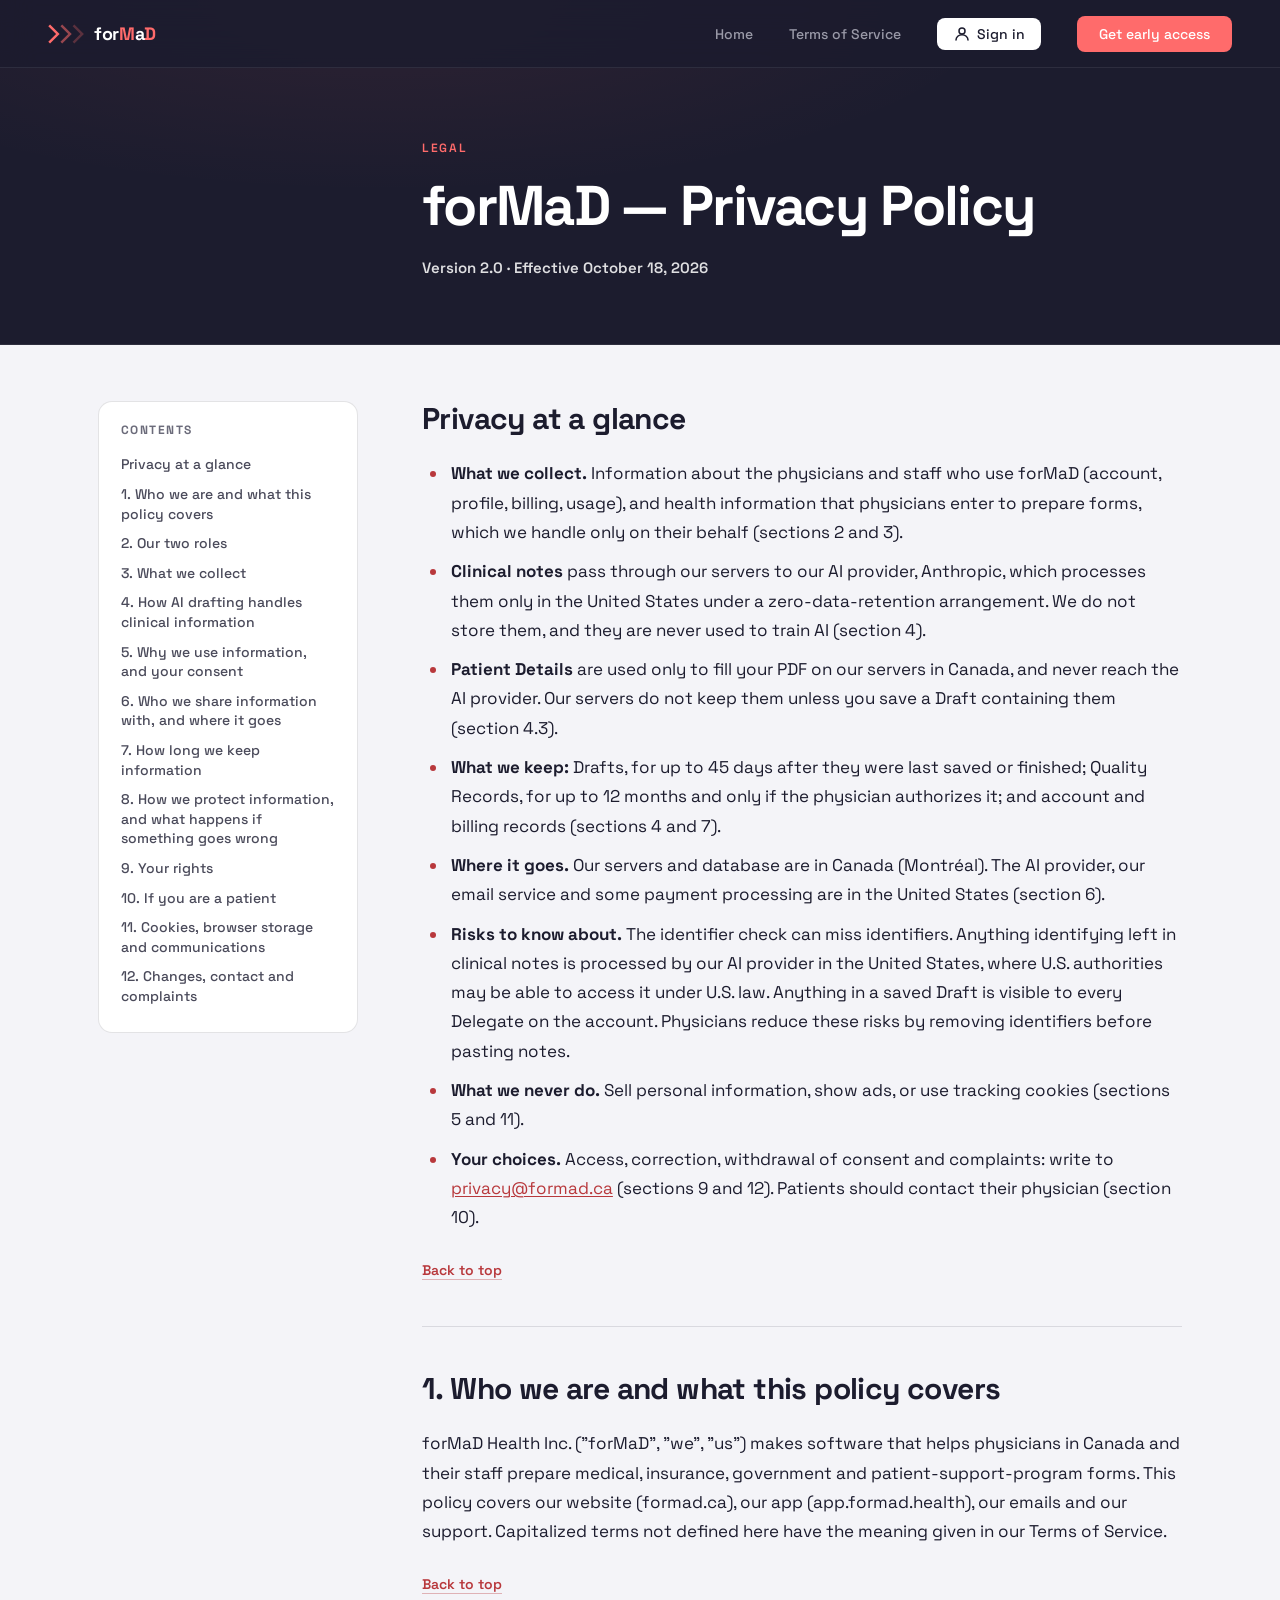
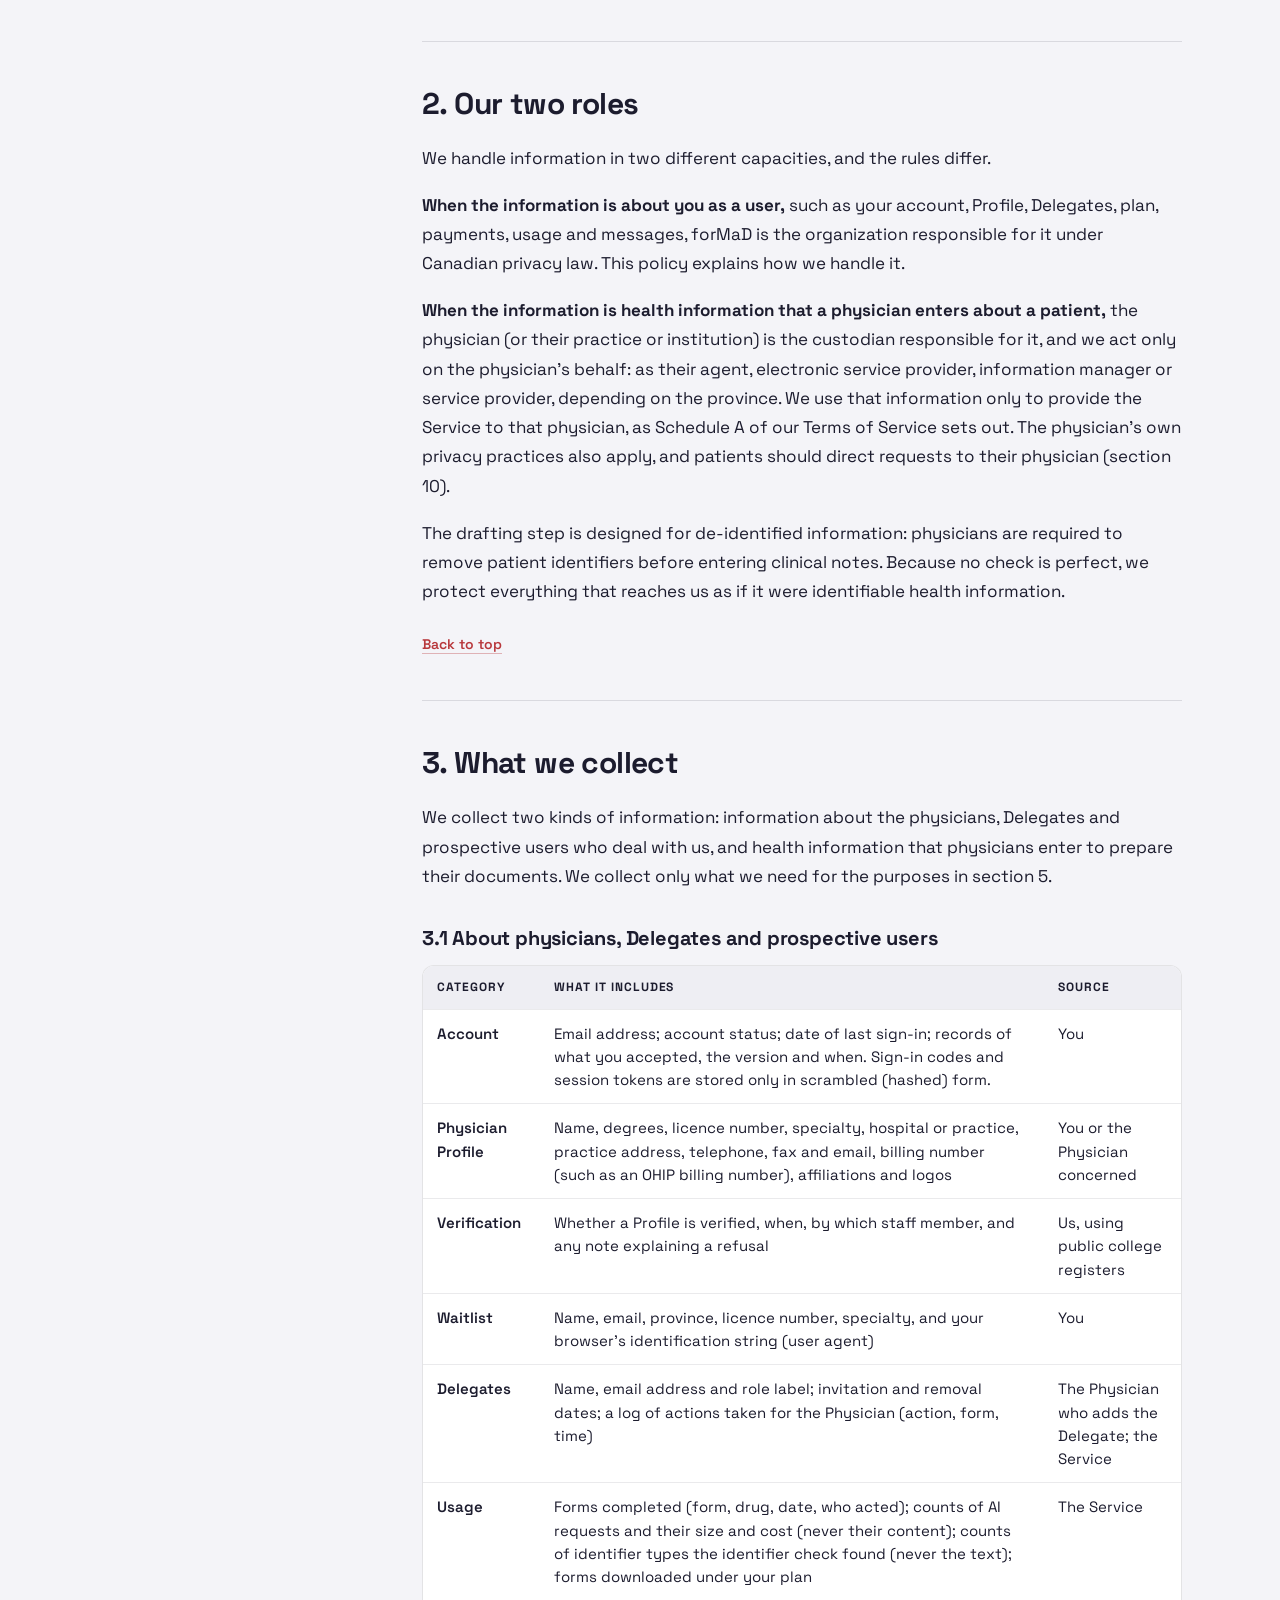
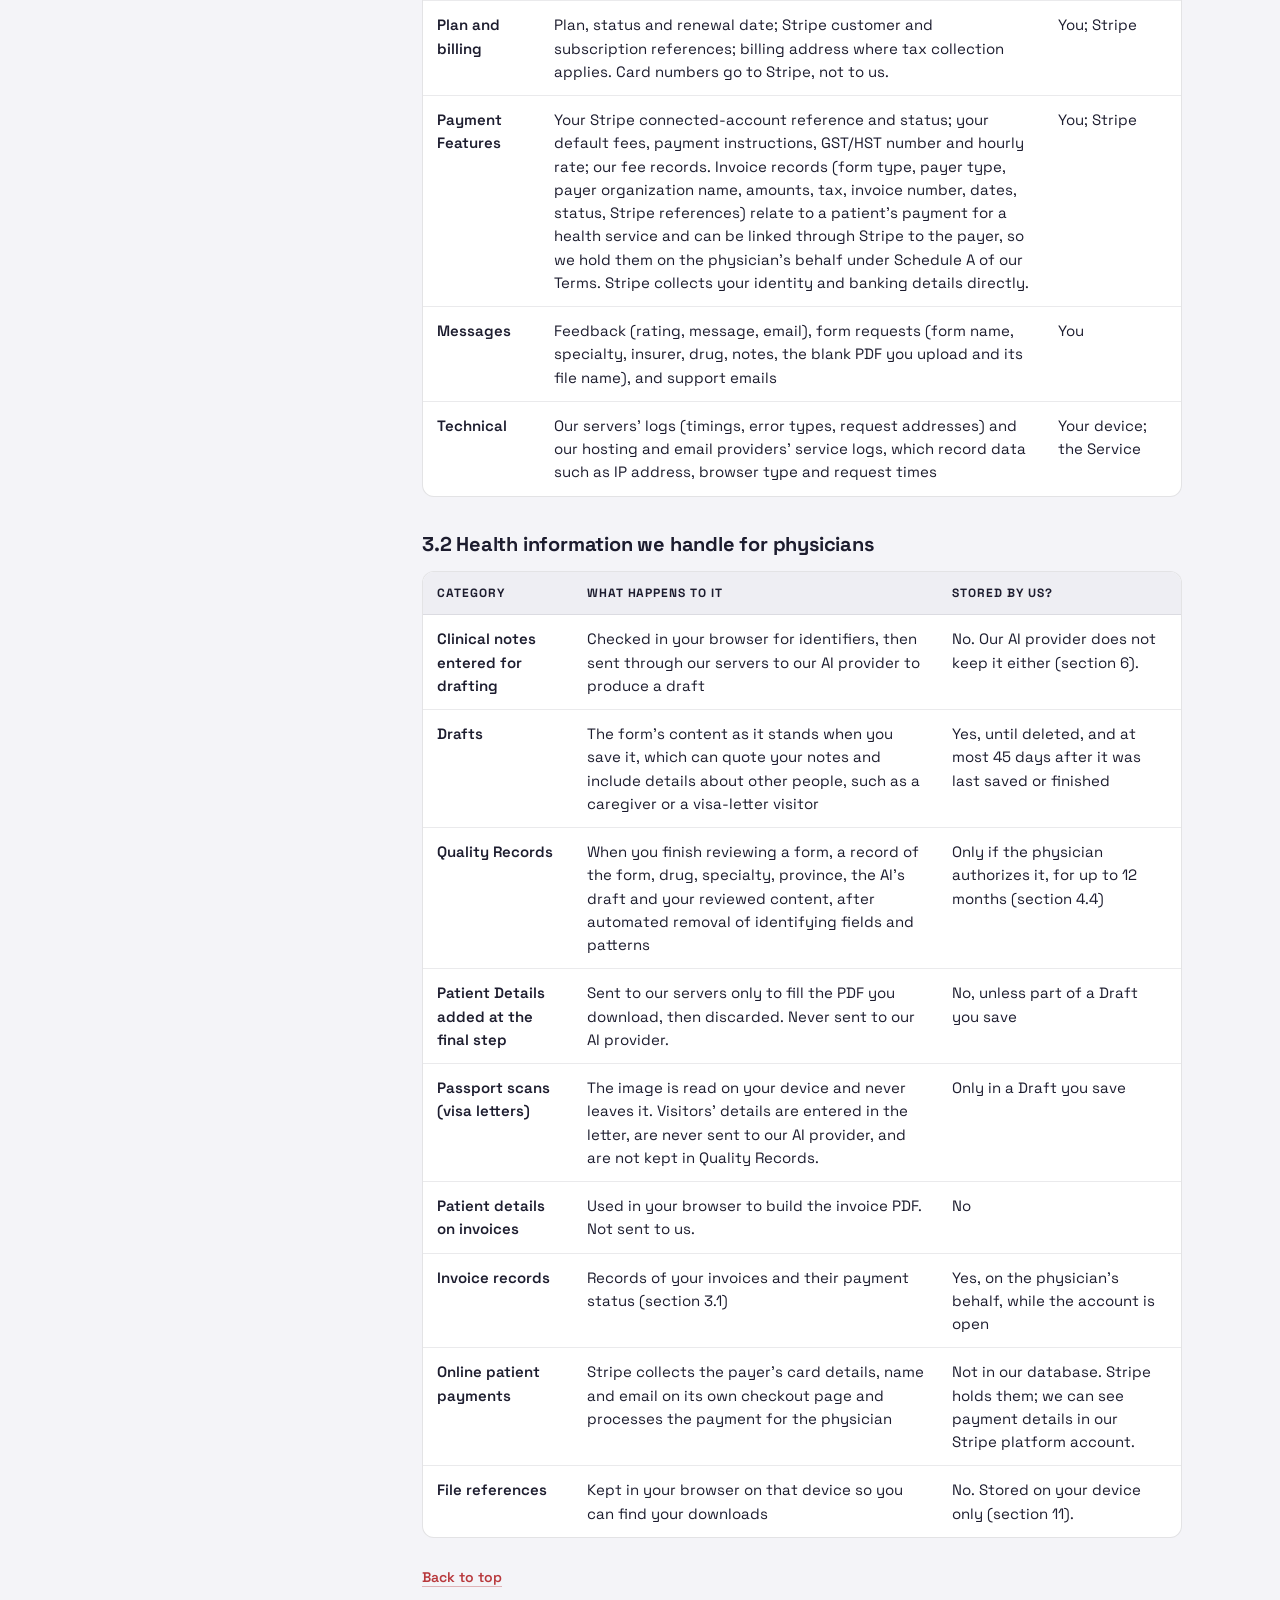
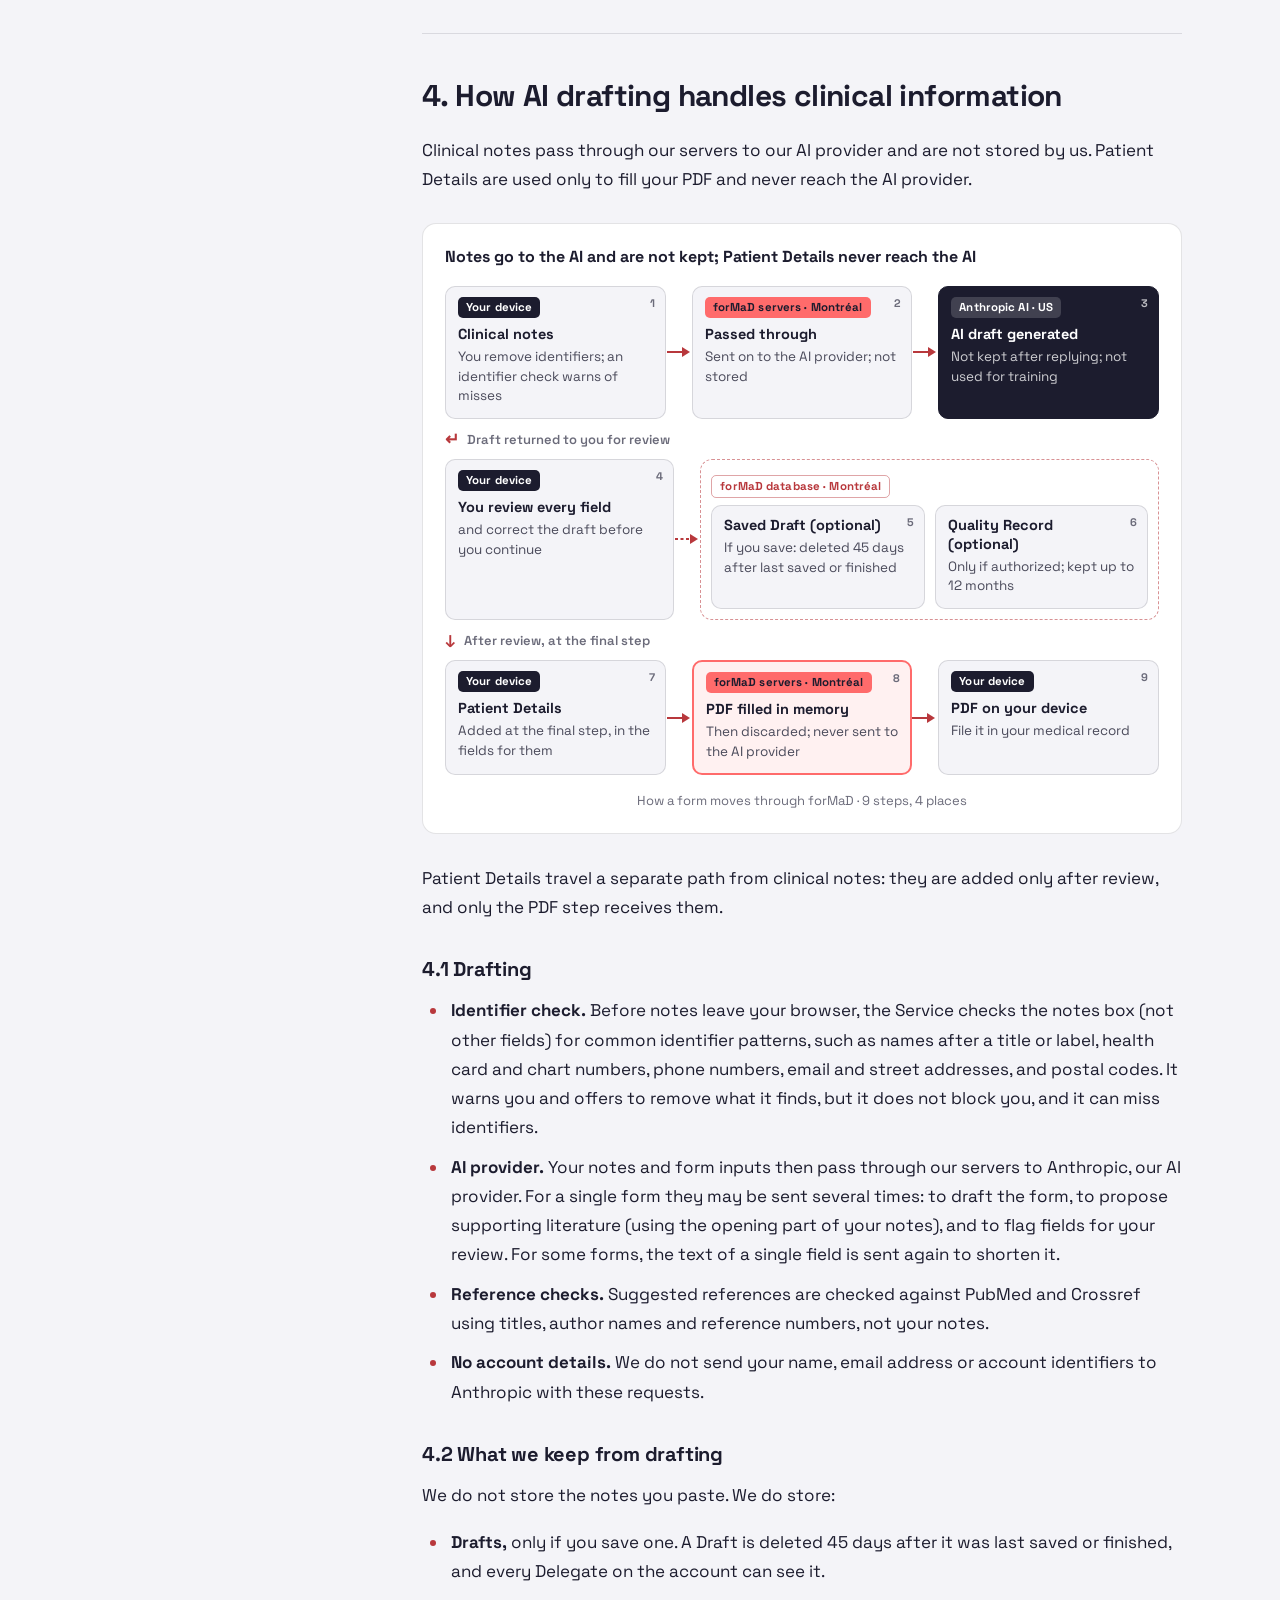
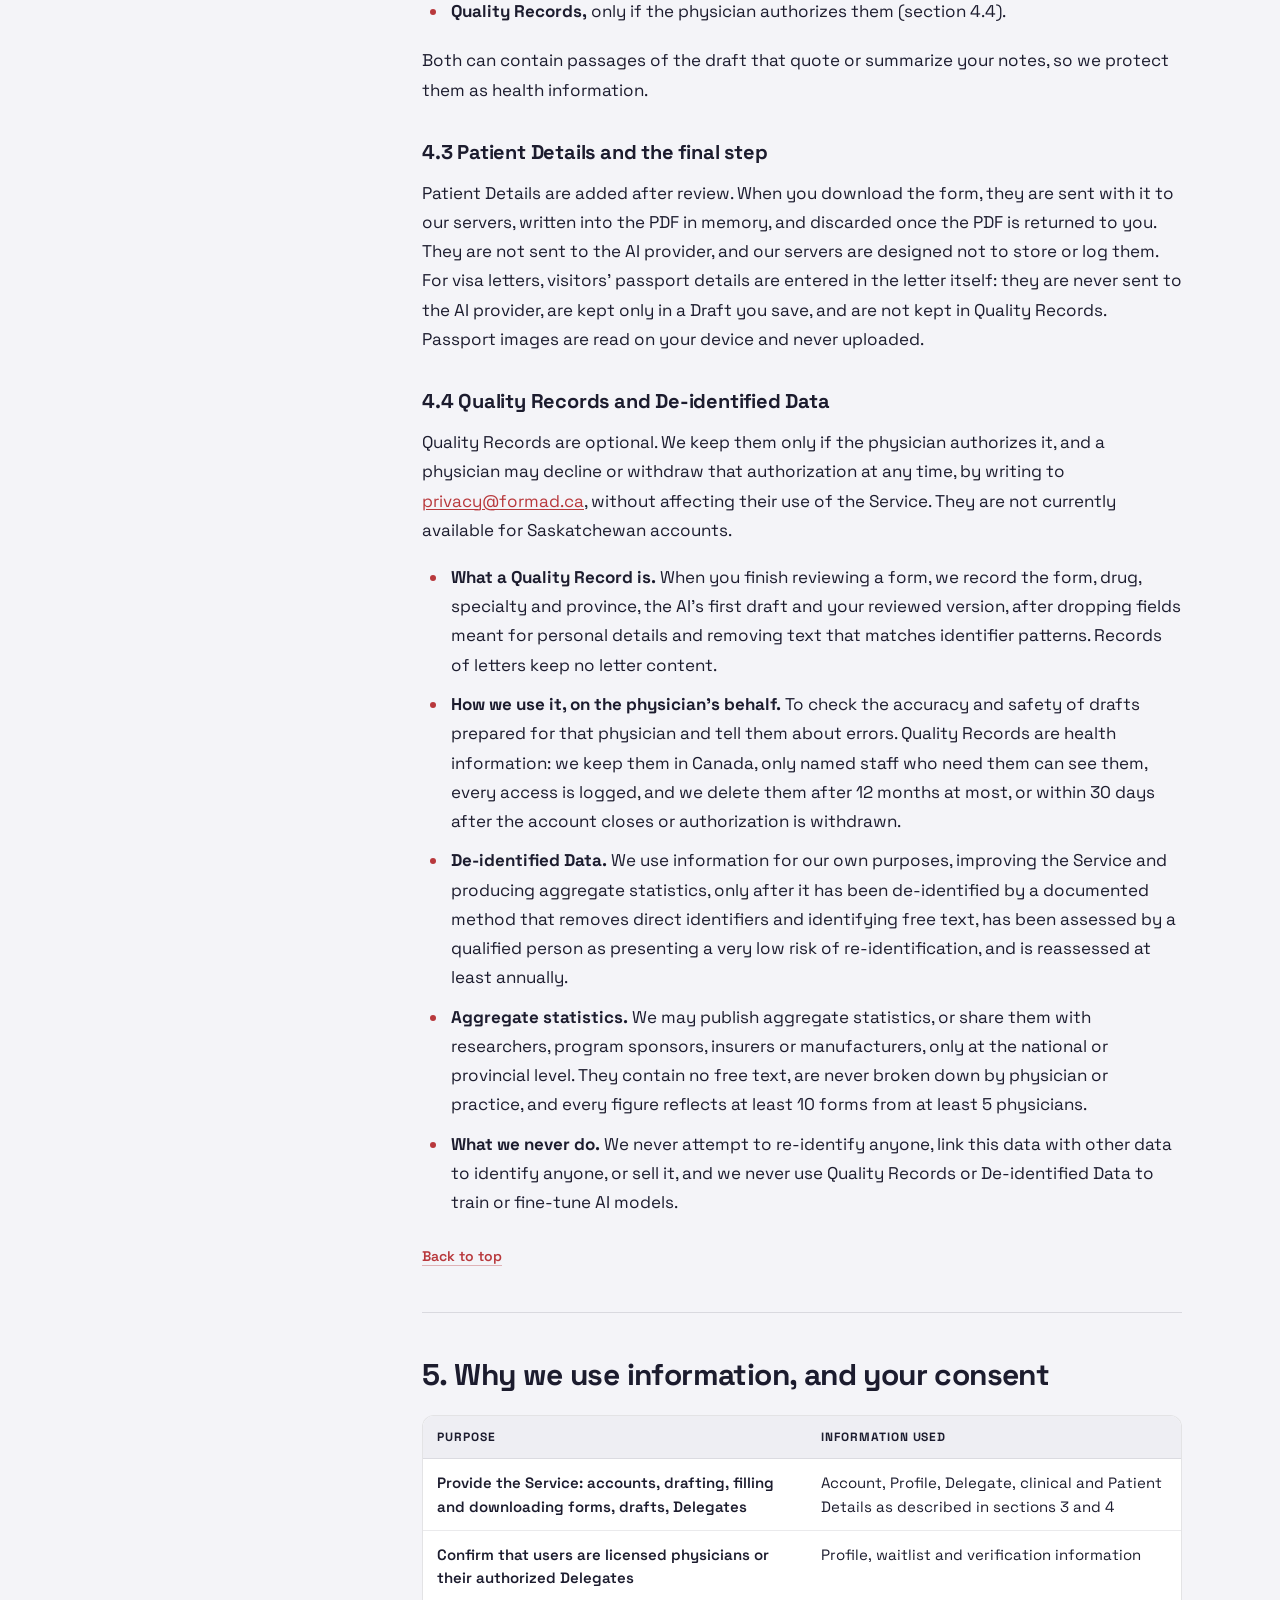
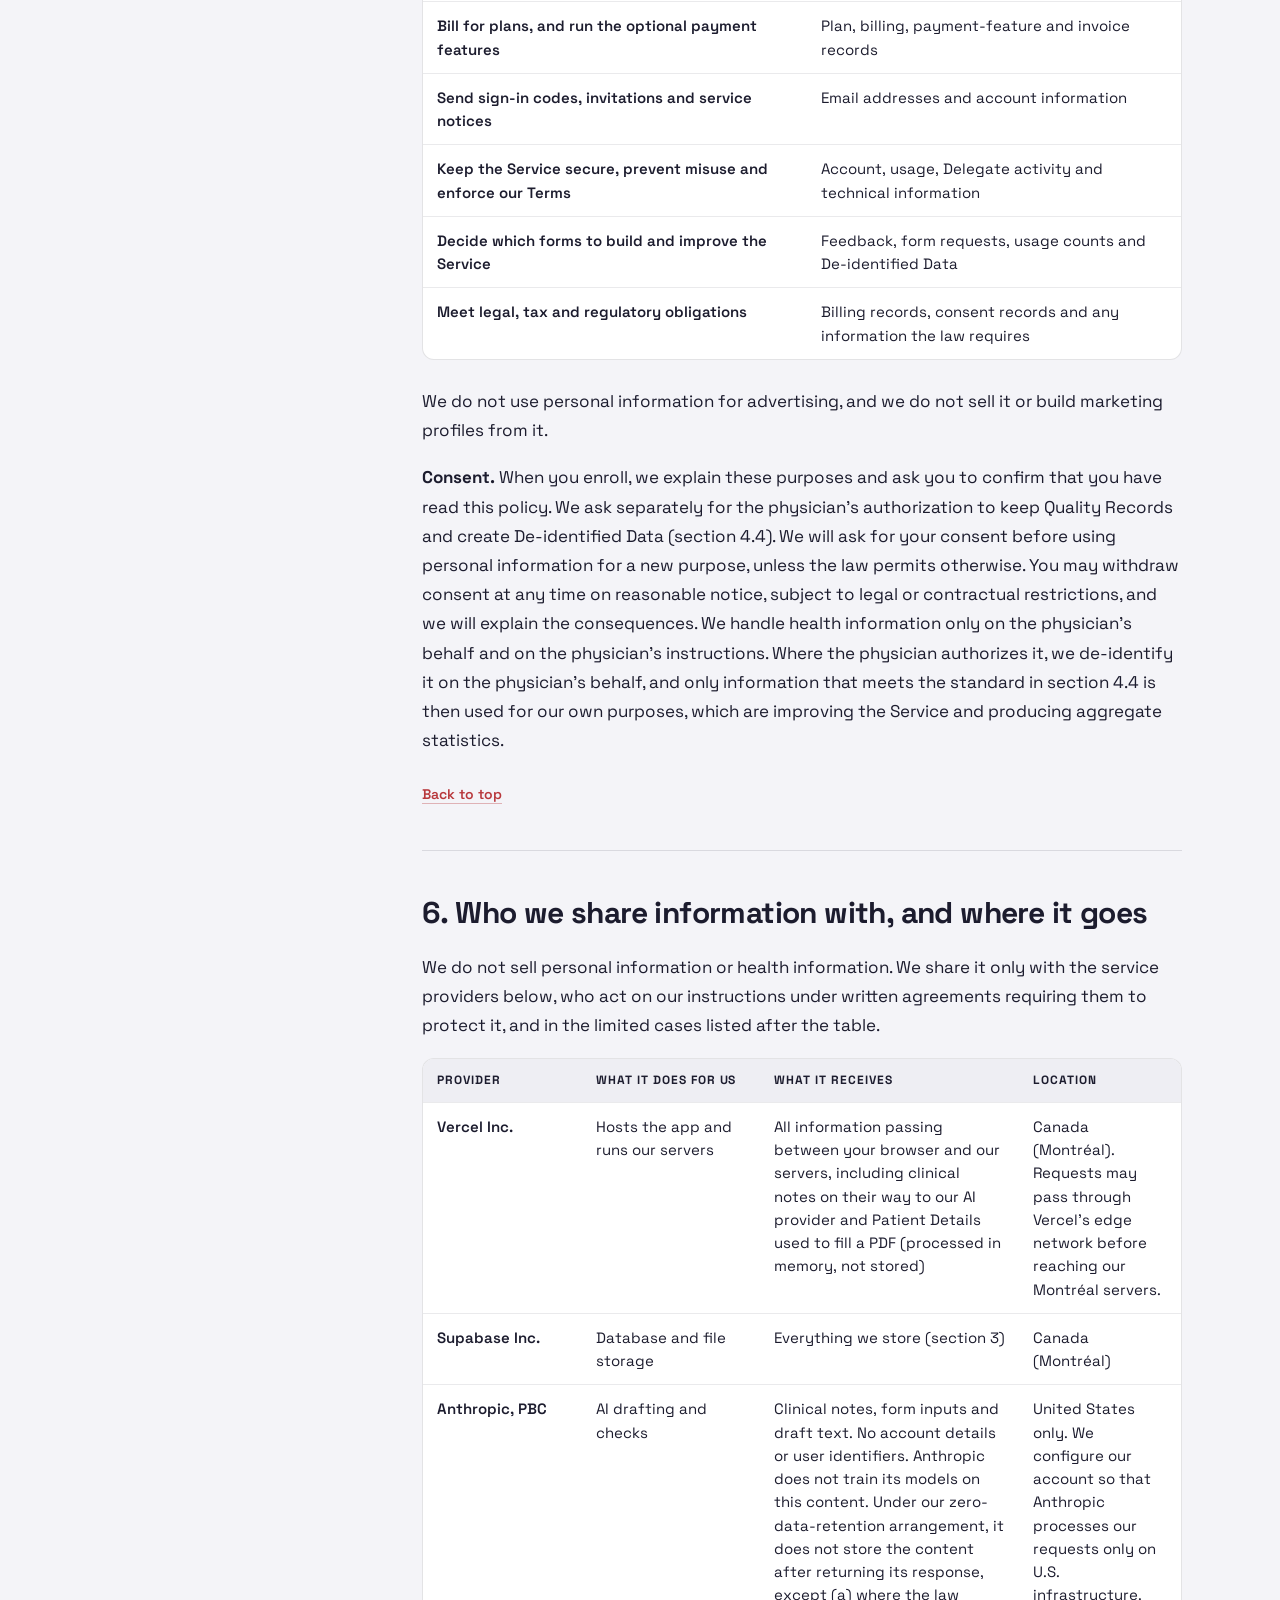
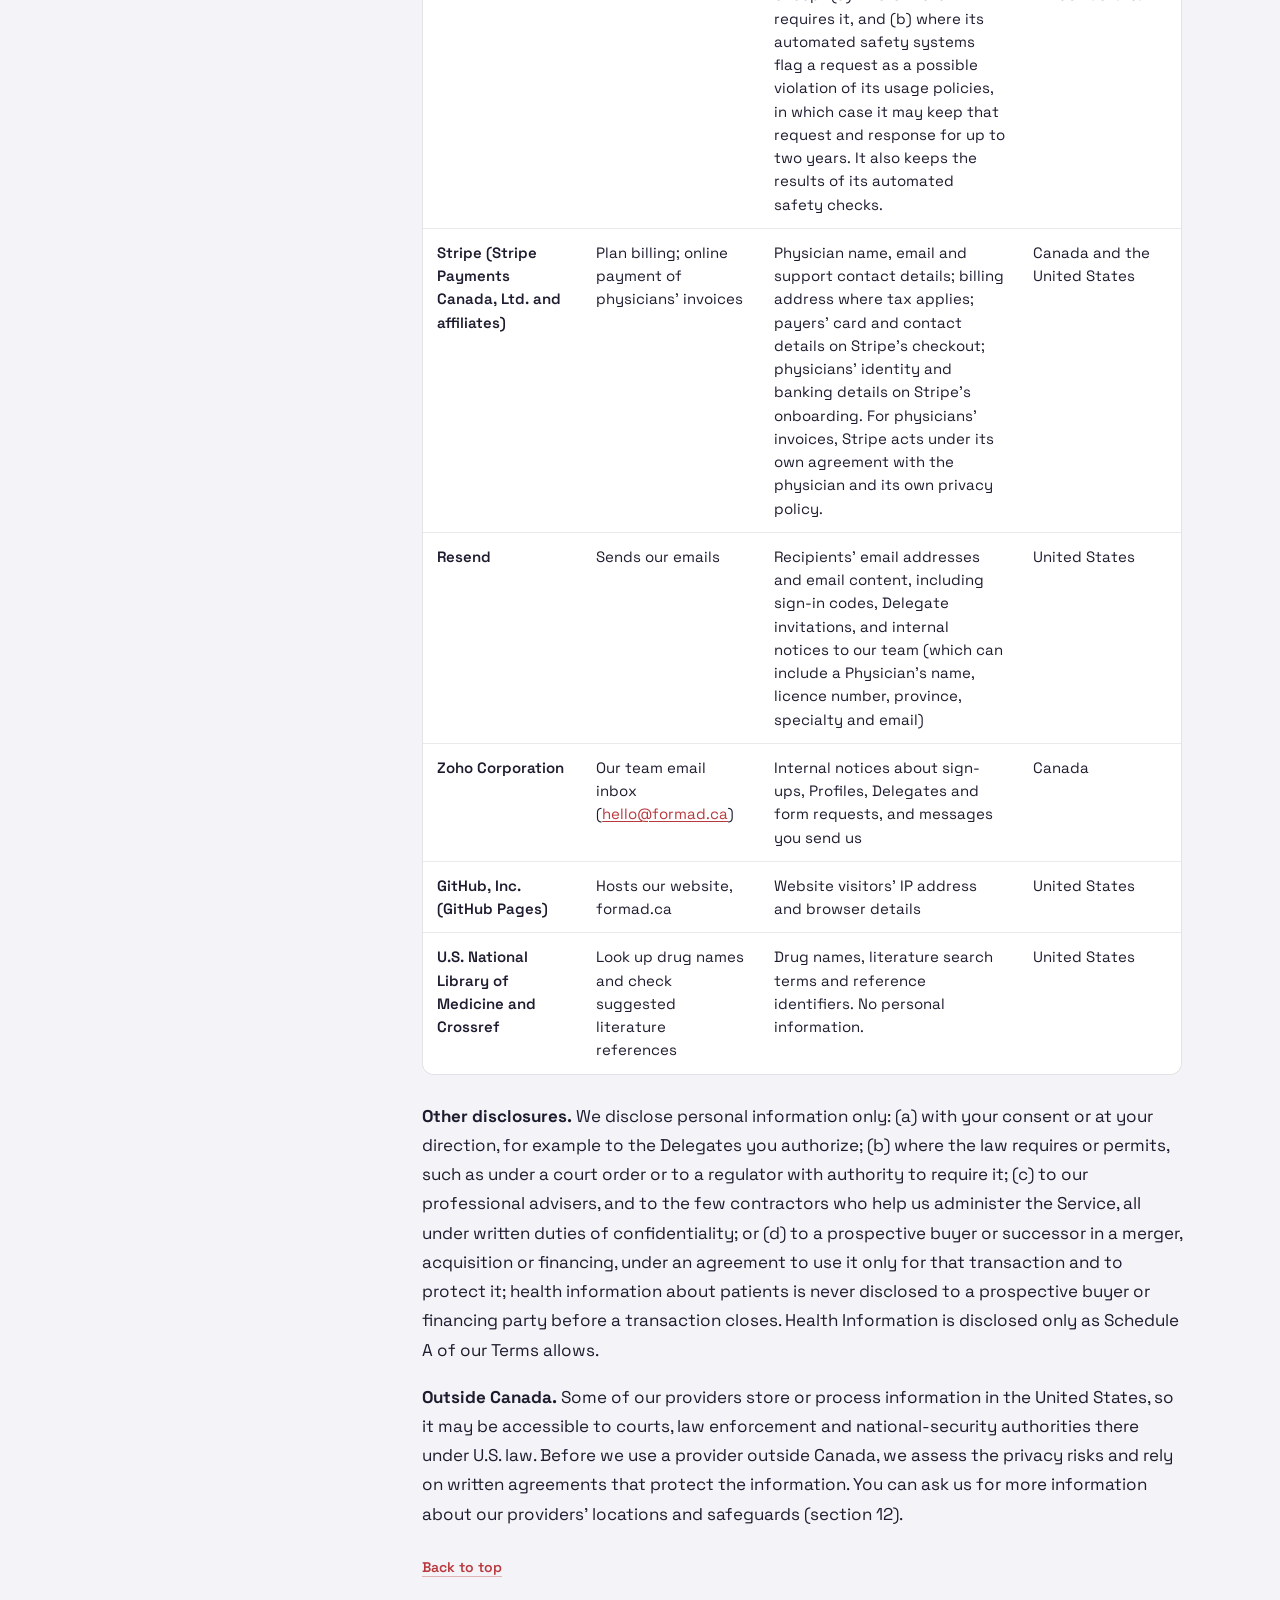
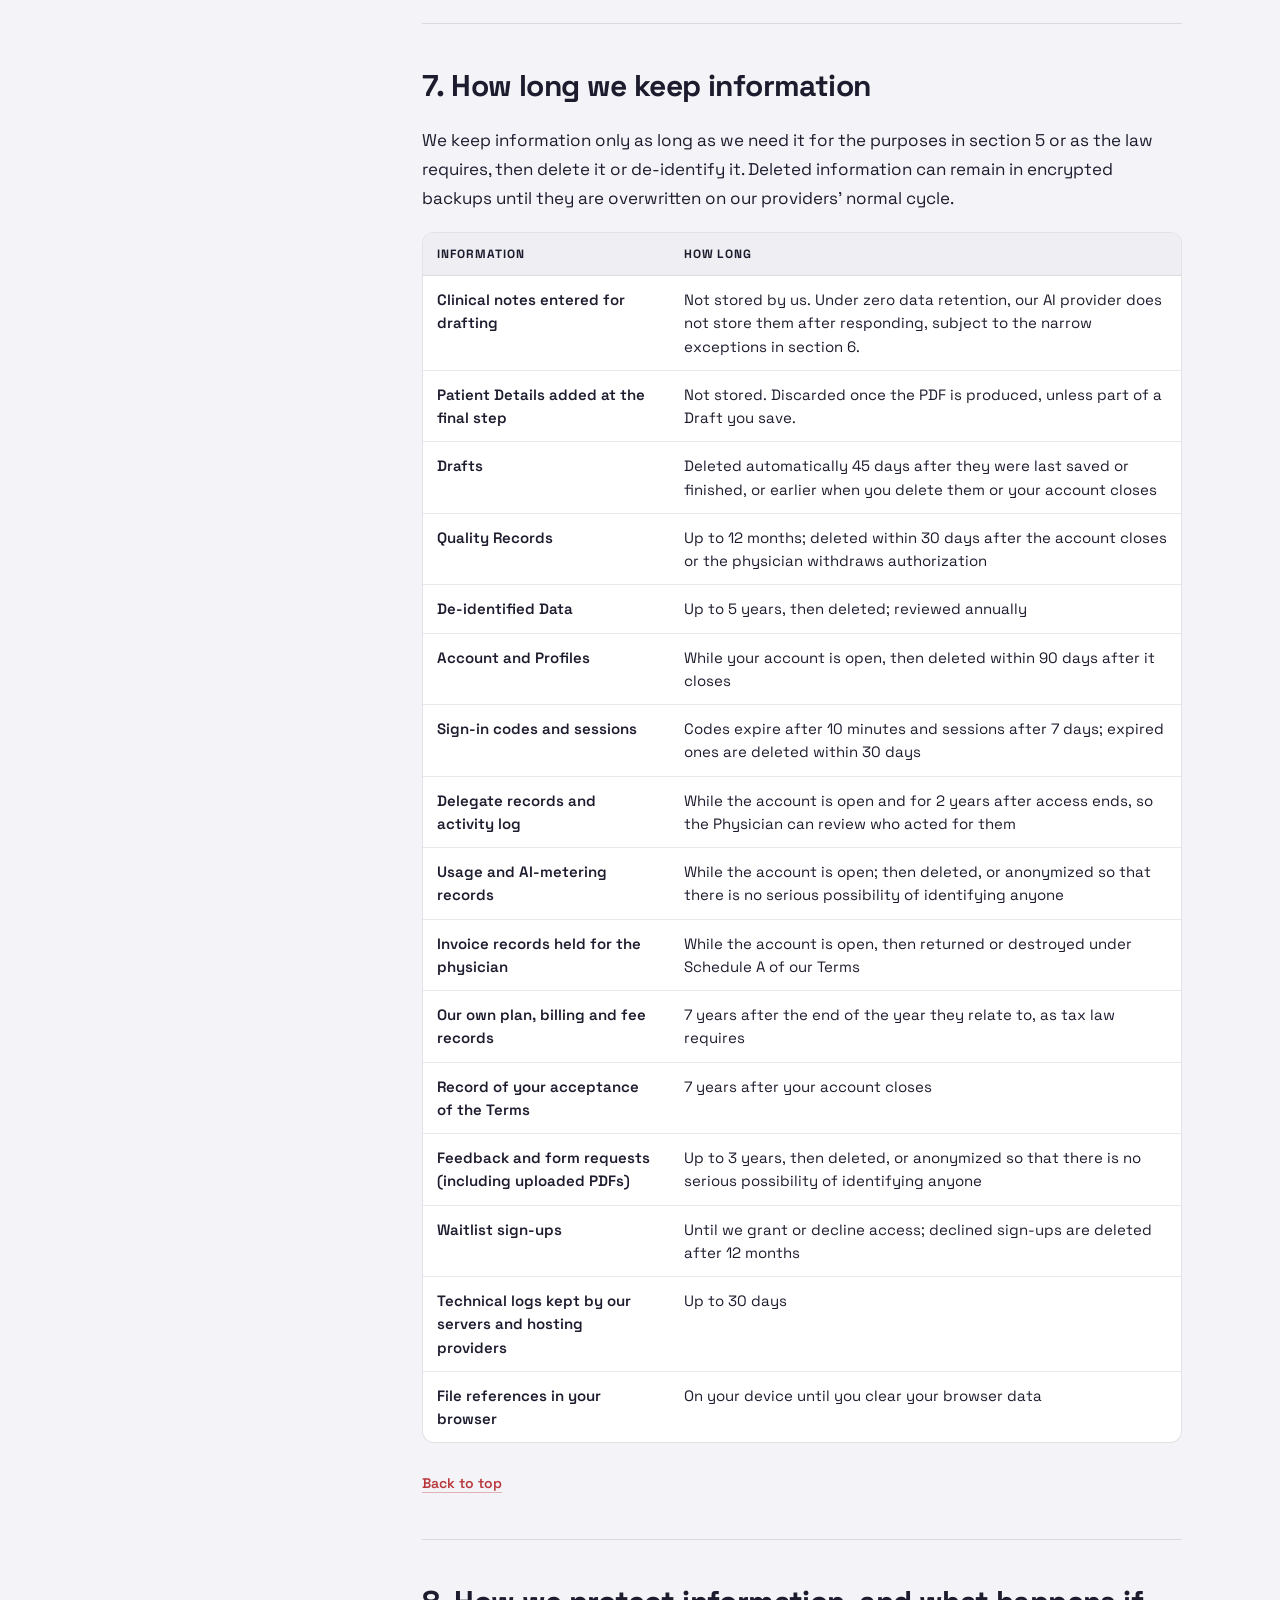
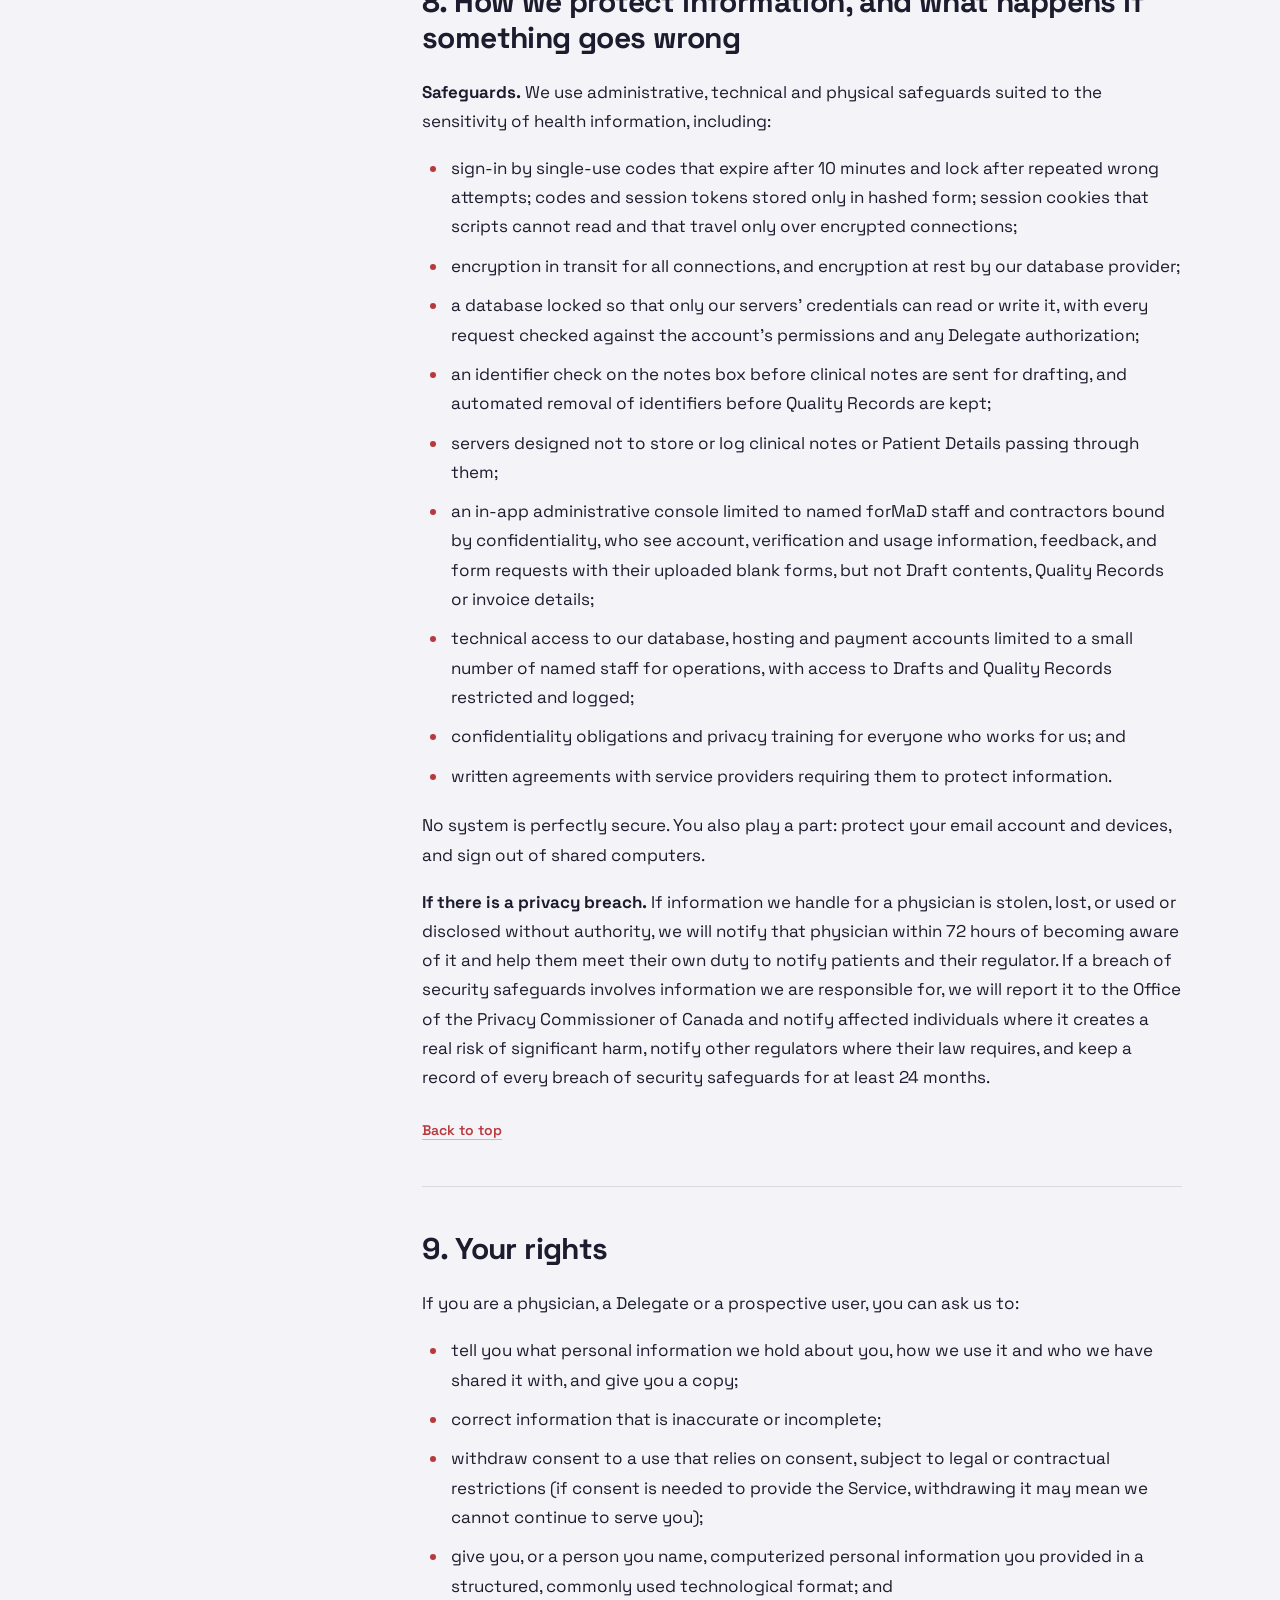
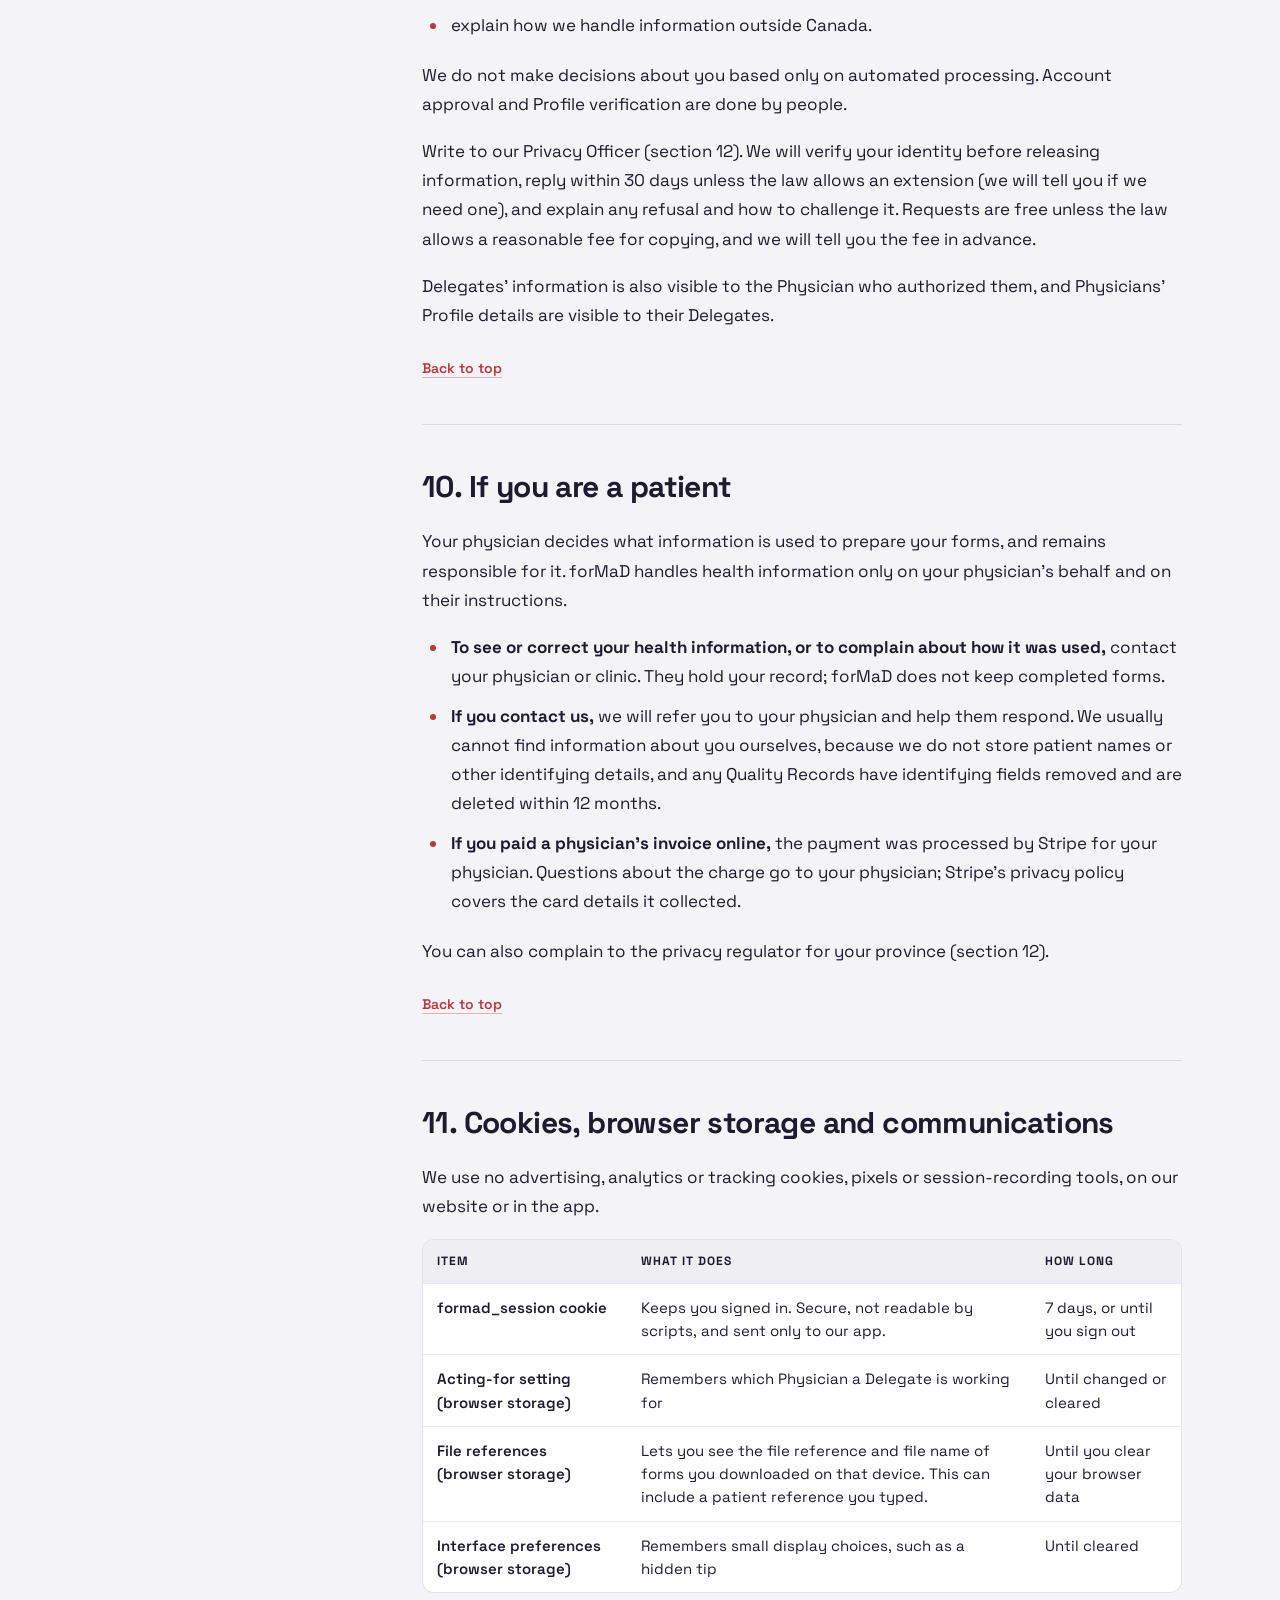
==== commit 82db708b: "Fill in Terms and Privacy details: effective Oct 18, 2026, cap $25,000, contact by email, Privacy Of" ====
--- a/privacy.html
+++ b/privacy.html
@@ -1,14 +1,3 @@
-<!--
-  TODO BEFORE UPLOADING privacy.html: fill in every placeholder below.
-  Each one is highlighted in bright yellow (<mark class="todo">) on the page.
-  Search this file for  class="todo"  to find them; remove the <mark> wrapper once filled.
-  - [date]
-  - [Confirm Zoho data centre]
-  - [Name]
-  - [Title]
-  - [street address]
-  - [postal code]
--->
 <!DOCTYPE html>
 <html lang="en">
 <head>
@@ -462,7 +451,7 @@
     <div class="doc-head-inner">
       <span class="eyebrow">Legal</span>
       <h1 class="doc-h1">forMaD — Privacy Policy</h1>
-      <p class="doc-meta"><strong>Version 2.0 · Effective <mark class="todo">[date]</mark></strong></p>
+      <p class="doc-meta"><strong>Version 2.0 · Effective October 18, 2026</strong></p>
     </div>
   </header>
 
@@ -778,7 +767,7 @@
 <td>Zoho Corporation</td>
 <td>Our team email inbox (<a href="mailto:hello@formad.ca">hello@formad.ca</a>)</td>
 <td>Internal notices about sign-ups, Profiles, Delegates and form requests, and messages you send us</td>
-<td><mark class="todo">[Confirm Zoho data centre]</mark></td>
+<td>Canada</td>
 </tr>
 <tr>
 <td>GitHub, Inc. (GitHub Pages)</td>
@@ -949,9 +938,9 @@
 <p><strong>Changes to this policy.</strong> We will post any change here with a new effective date. If a change is material, for example a new purpose, a new category of service provider receiving health information, or a new country where information is stored, we will tell you by email or in the app at least 30 days before it takes effect, and ask for your consent again where the law requires.</p>
 <p><strong>Privacy Officer.</strong> Our Privacy Officer is accountable for our compliance with this policy and with privacy law.</p>
 <ul>
-<li><p><mark class="todo">[Name]</mark>, <mark class="todo">[Title]</mark></p></li>
+<li><p>Alejandro Berlin, Founder</p></li>
 <li><p><a href="mailto:privacy@formad.ca">privacy@formad.ca</a></p></li>
-<li><p>forMaD Health Inc., <mark class="todo">[street address]</mark>, Toronto, Ontario <mark class="todo">[postal code]</mark></p></li>
+<li><p>forMaD Health Inc., Toronto, Ontario (mailing address on request)</p></li>
 </ul>
 <p><strong>Our privacy governance.</strong> Our Privacy Officer approves our privacy policies and practices, including our retention schedule (section 7), our privacy impact assessments and our breach register.</p>
 <p><strong>How to complain to us.</strong> Write to <a href="mailto:privacy@formad.ca">privacy@formad.ca</a> and describe your concern. We will acknowledge it within 5 business days, investigate, and reply in writing within 30 days, explaining any measures taken and your right to complain to the regulator listed below.</p>
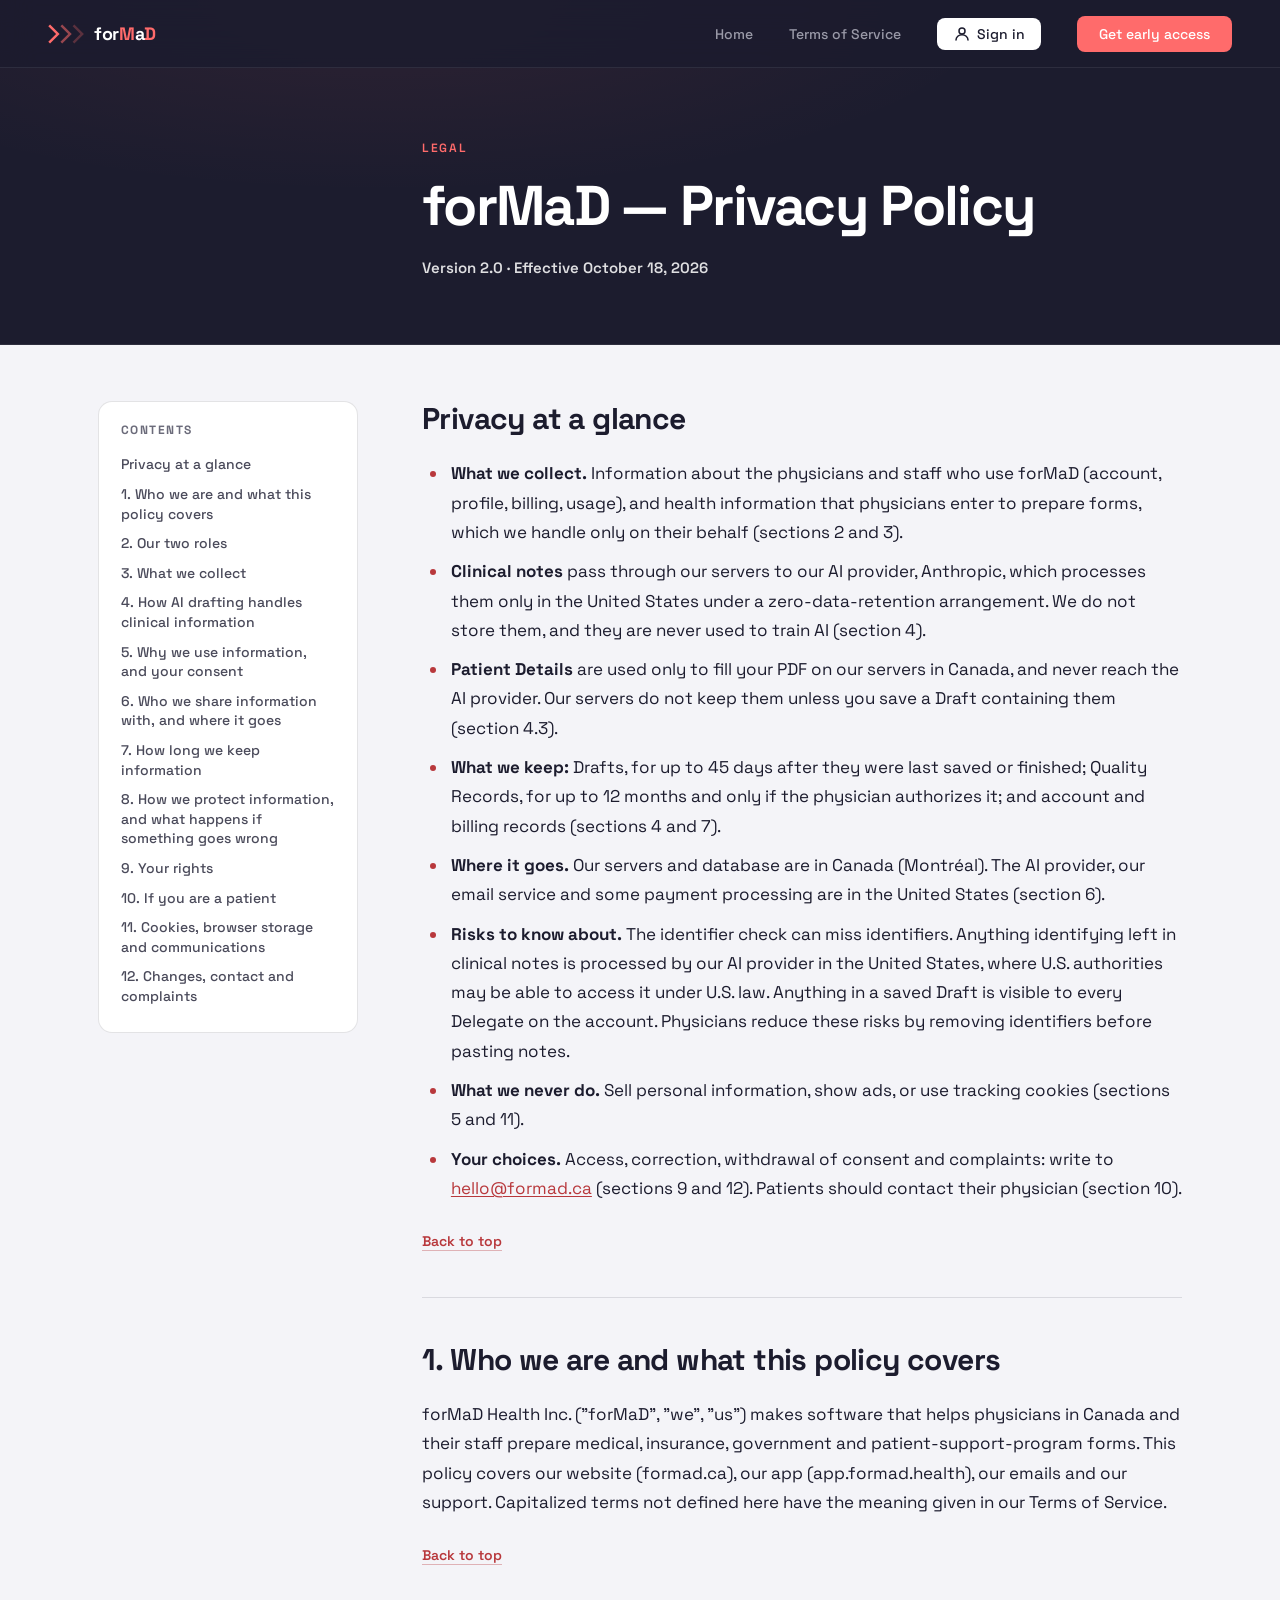
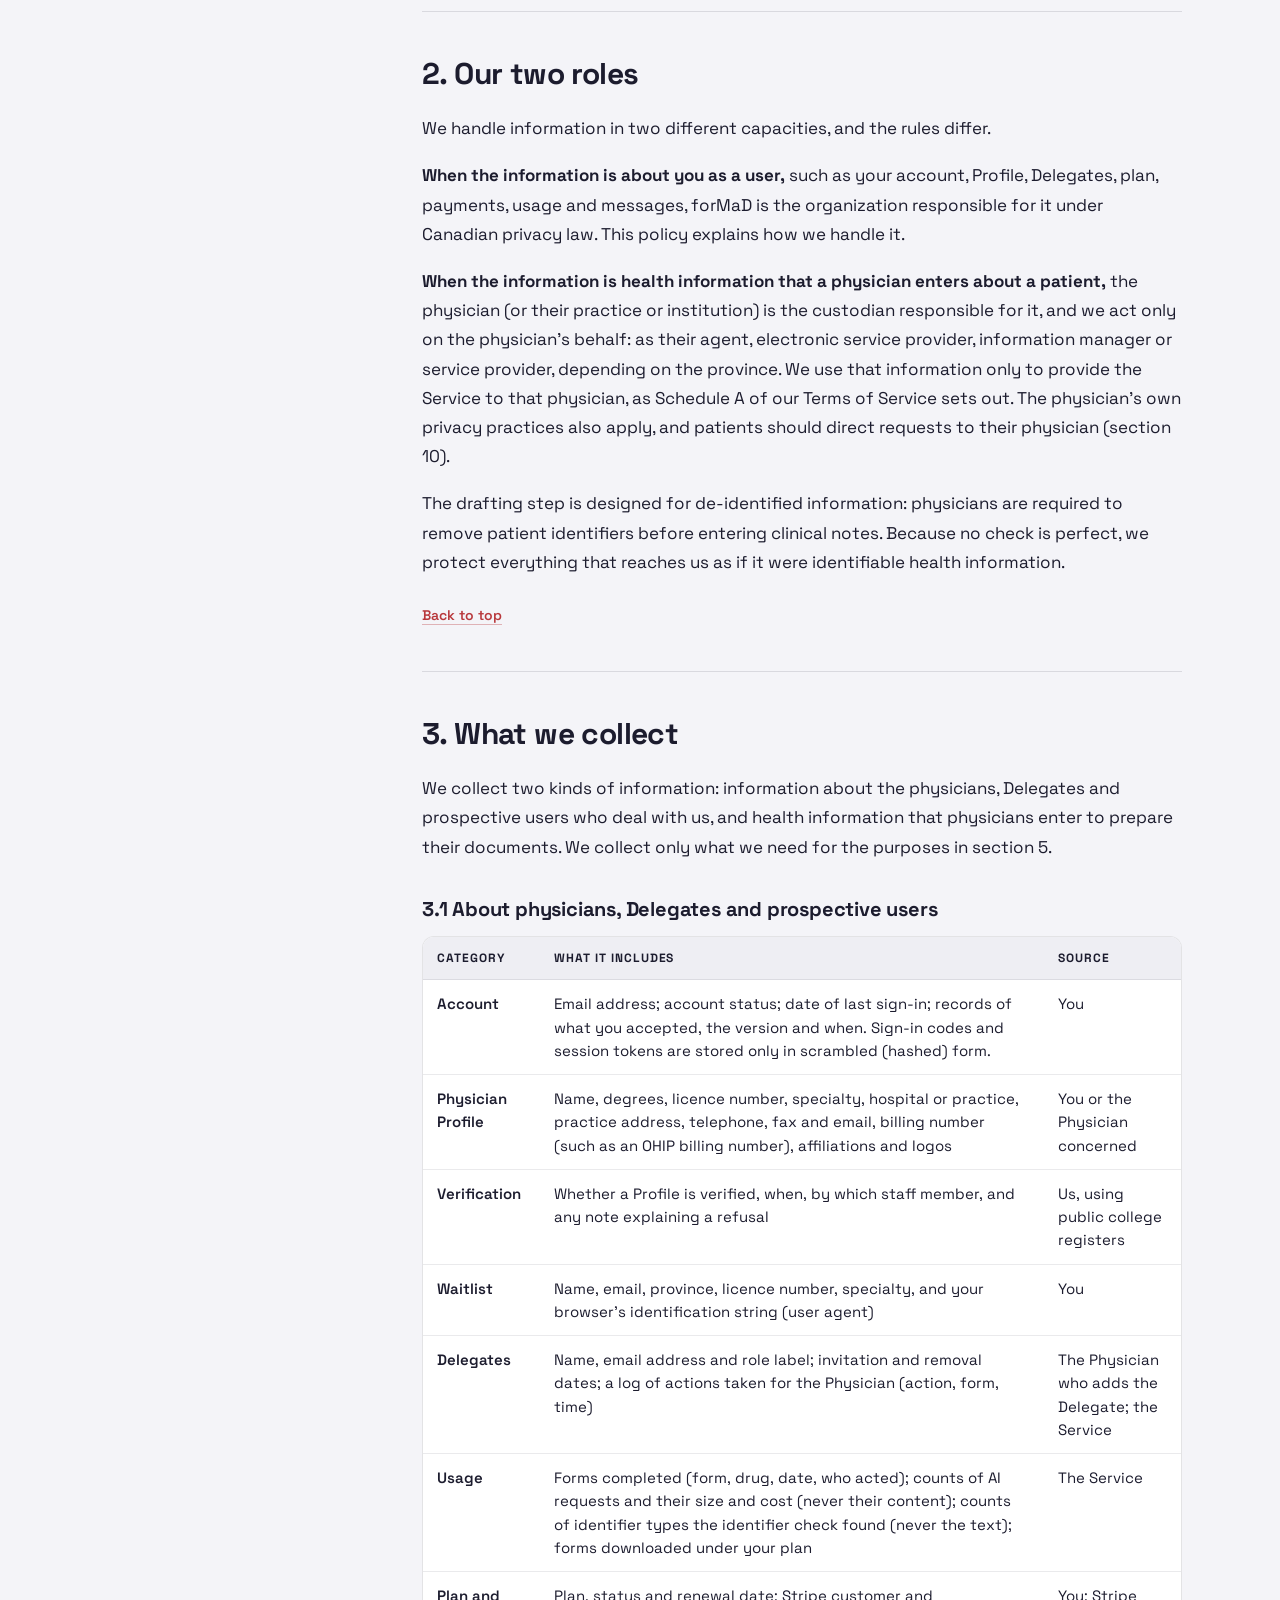
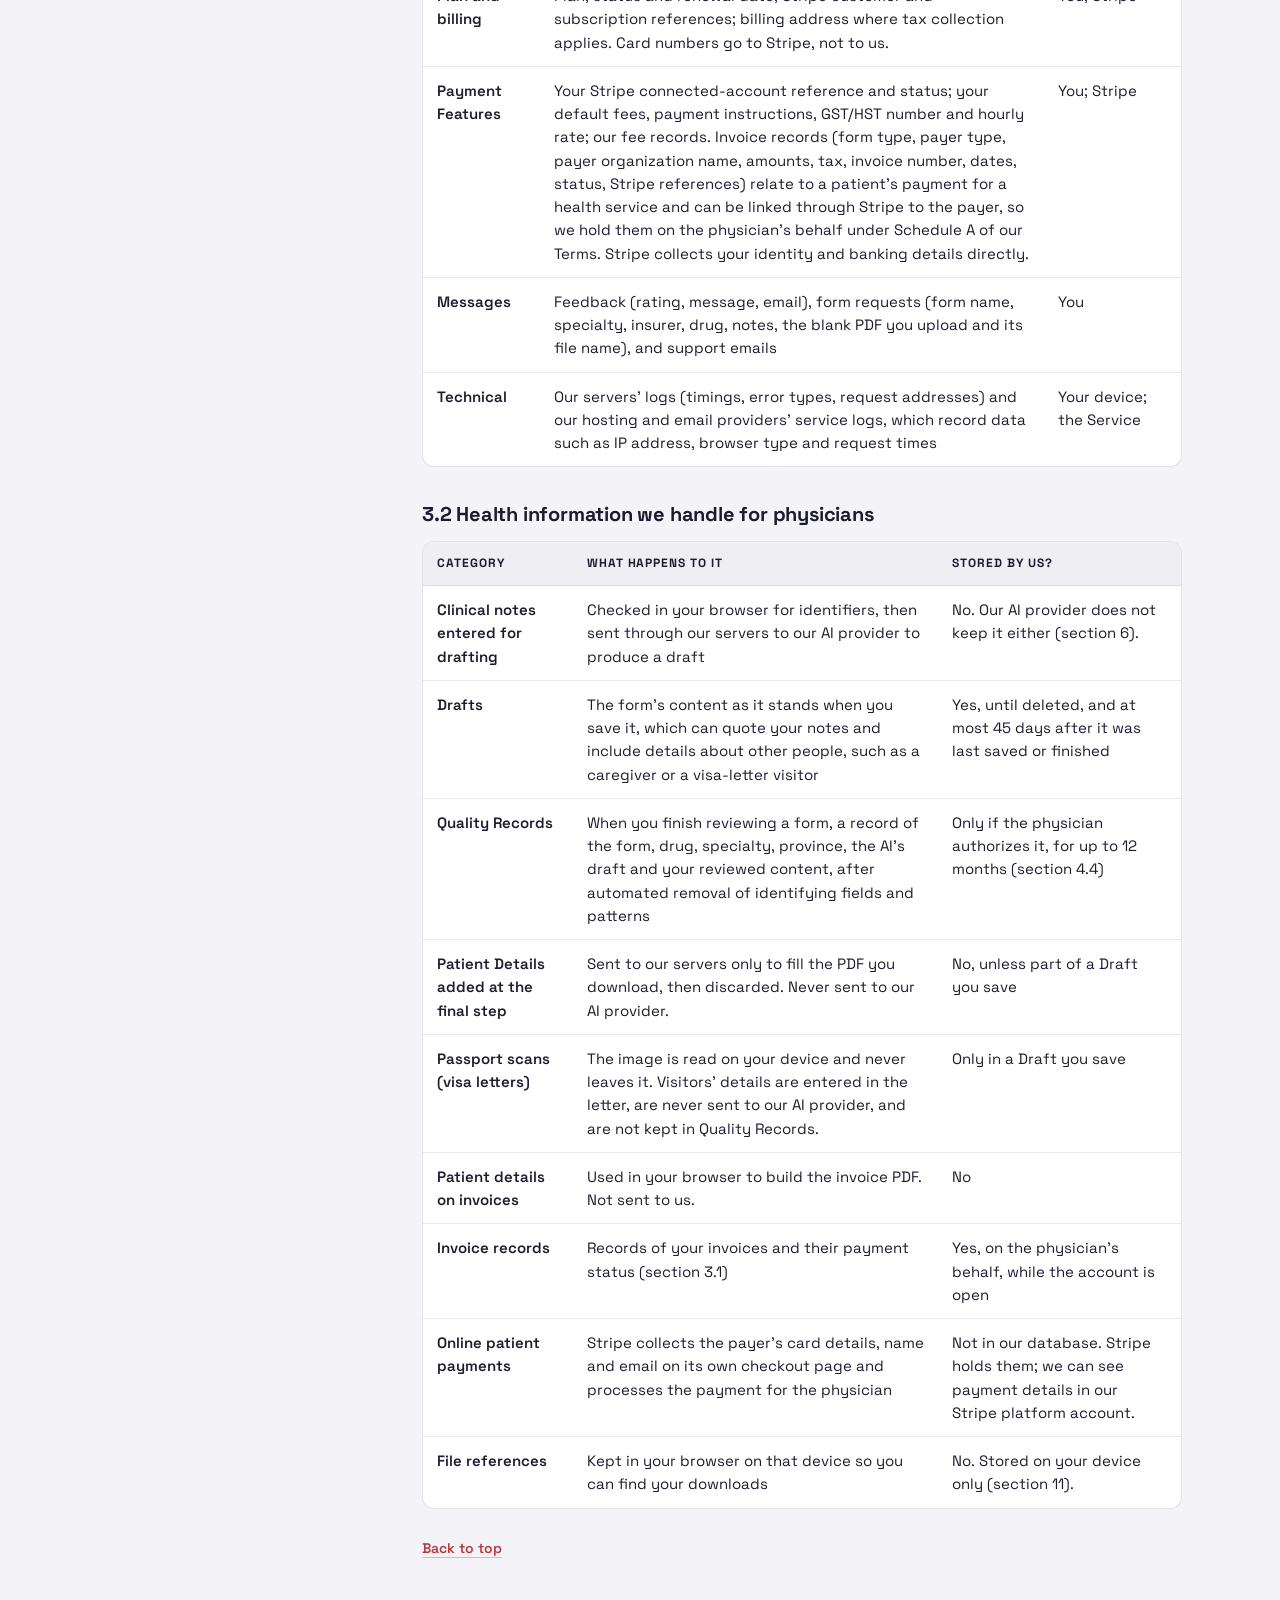
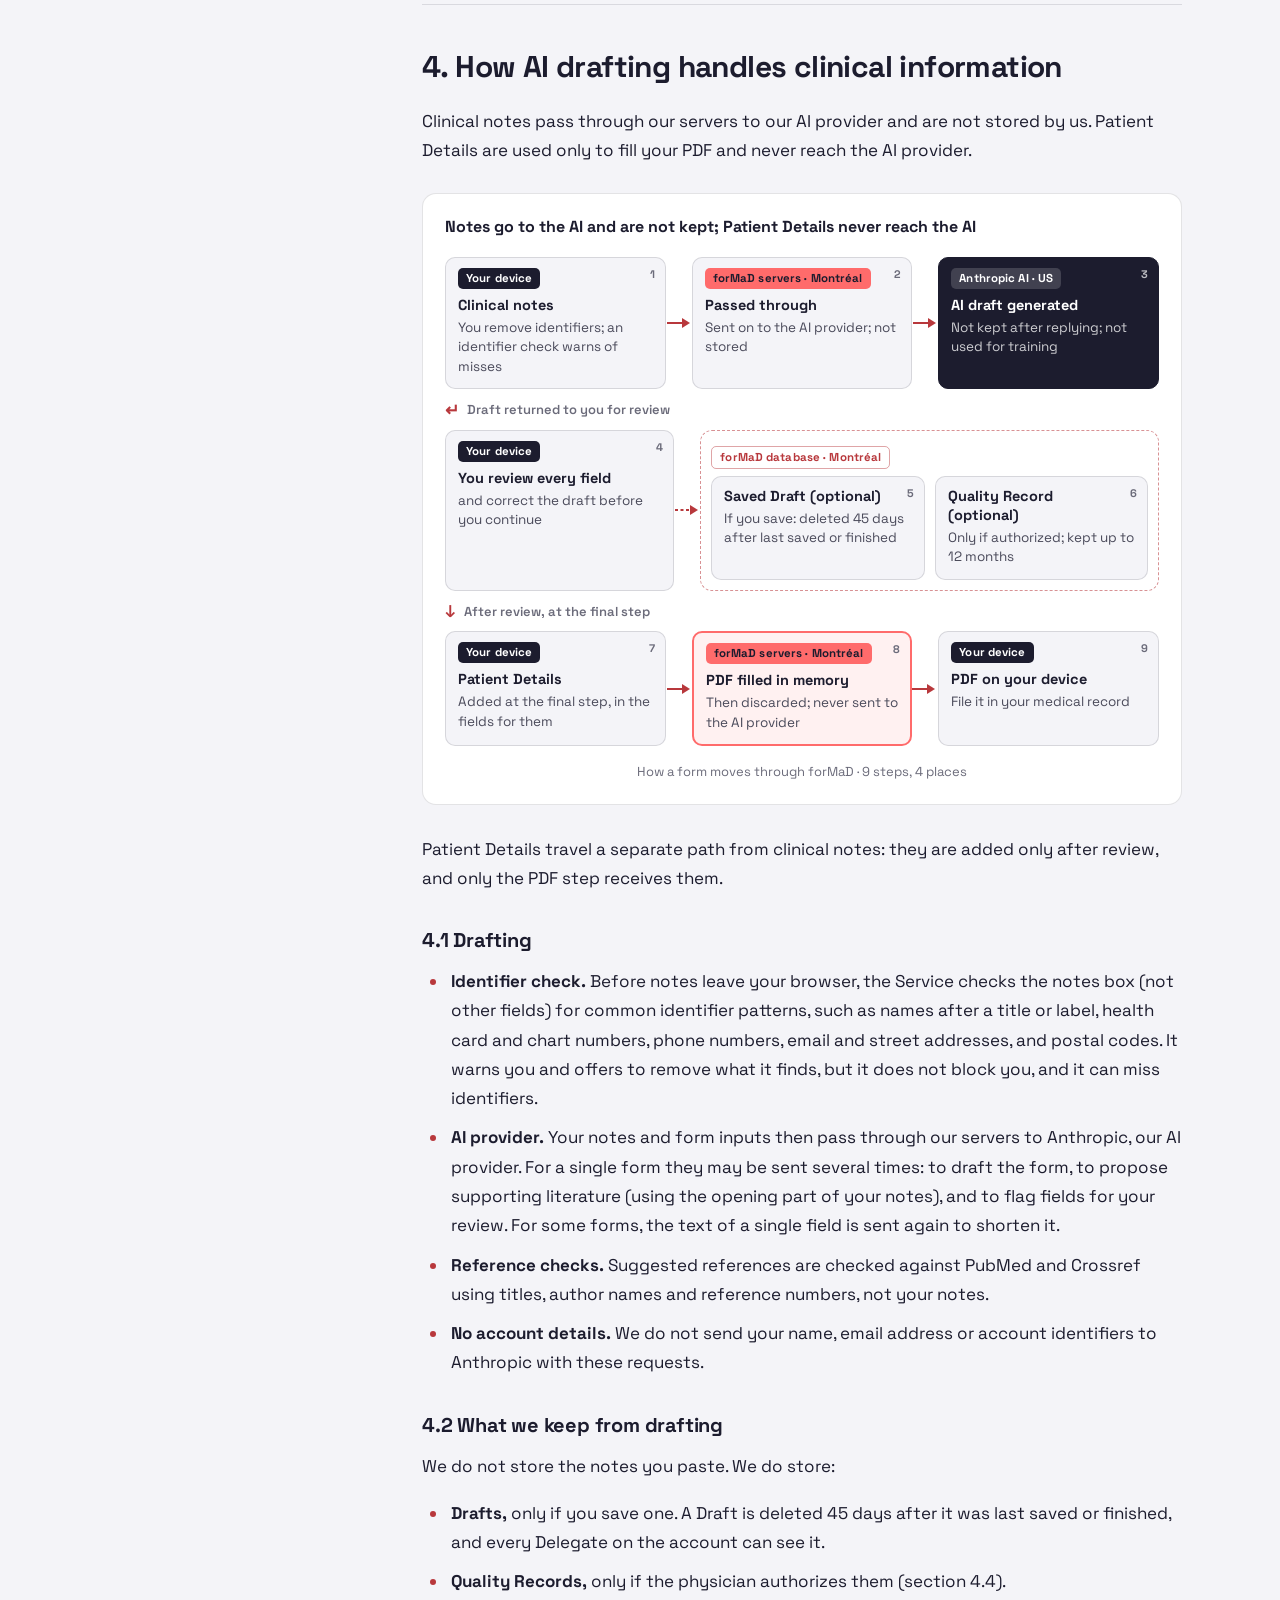
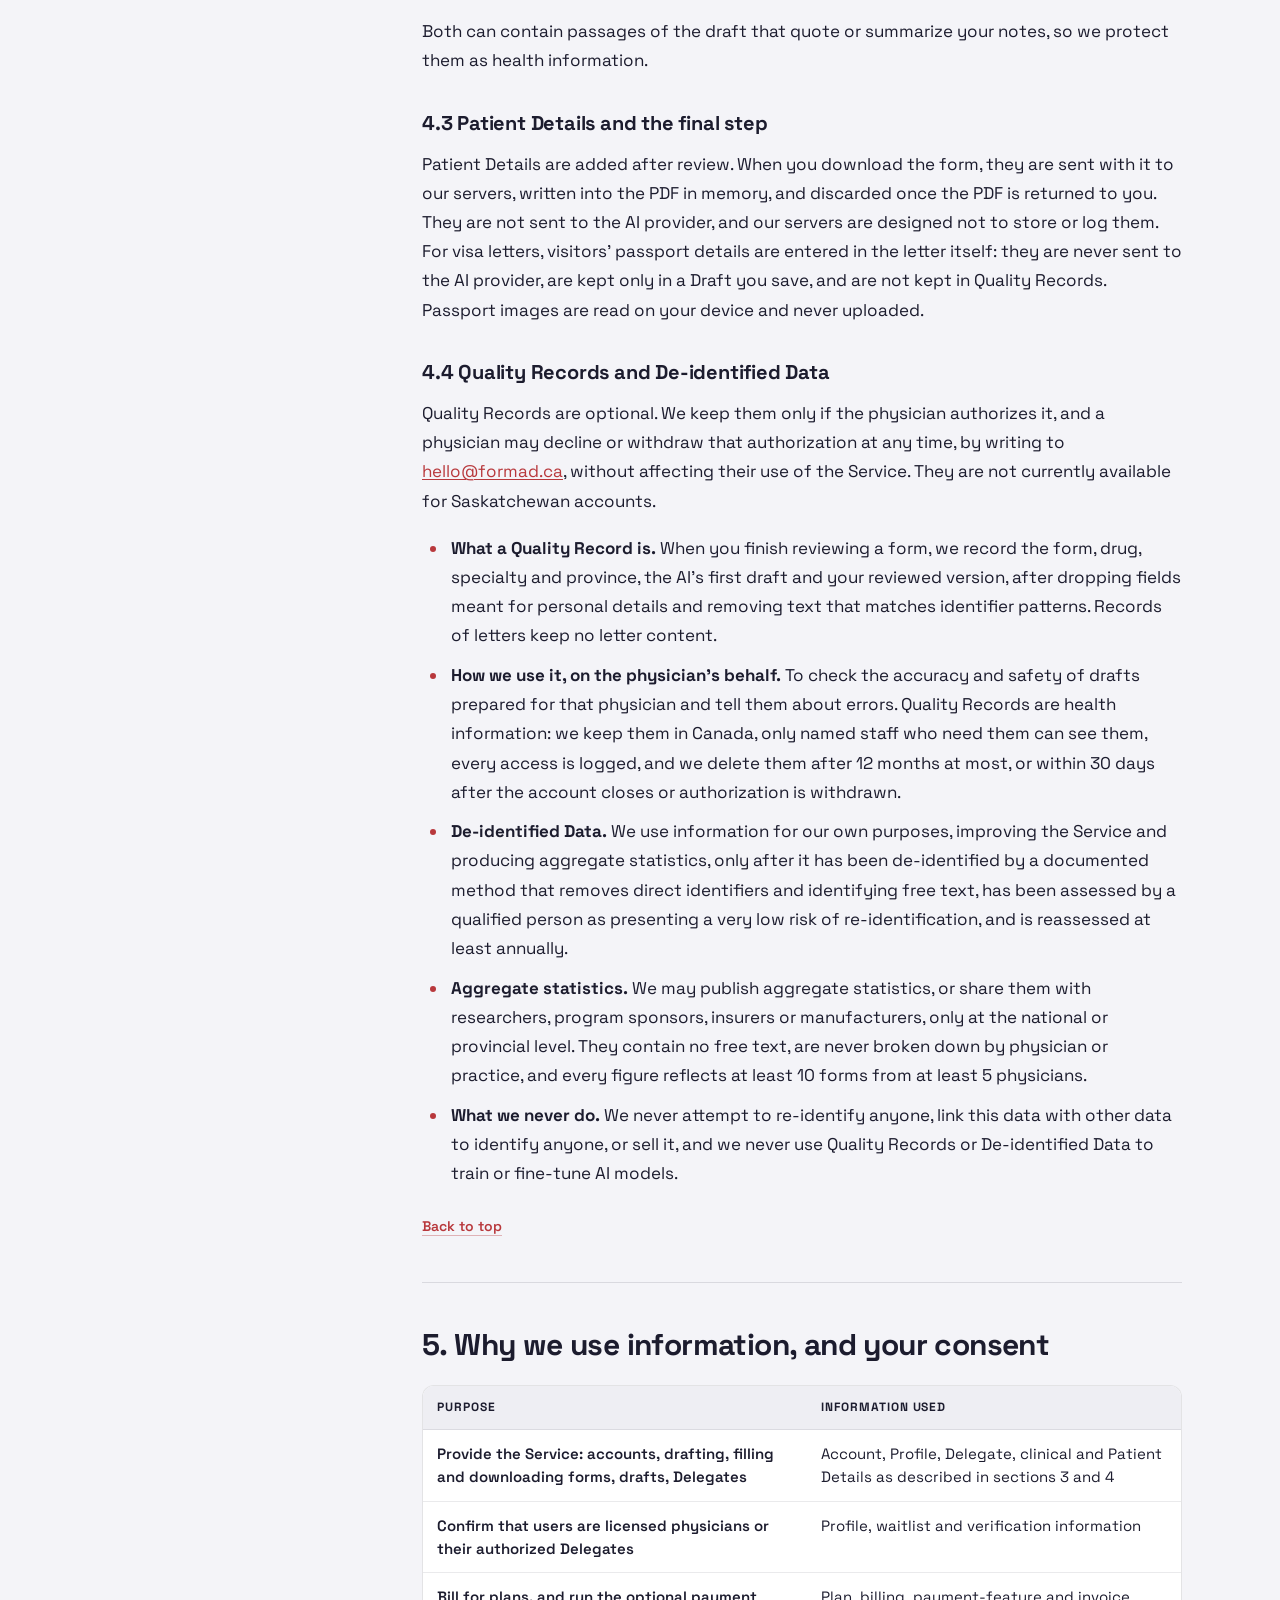
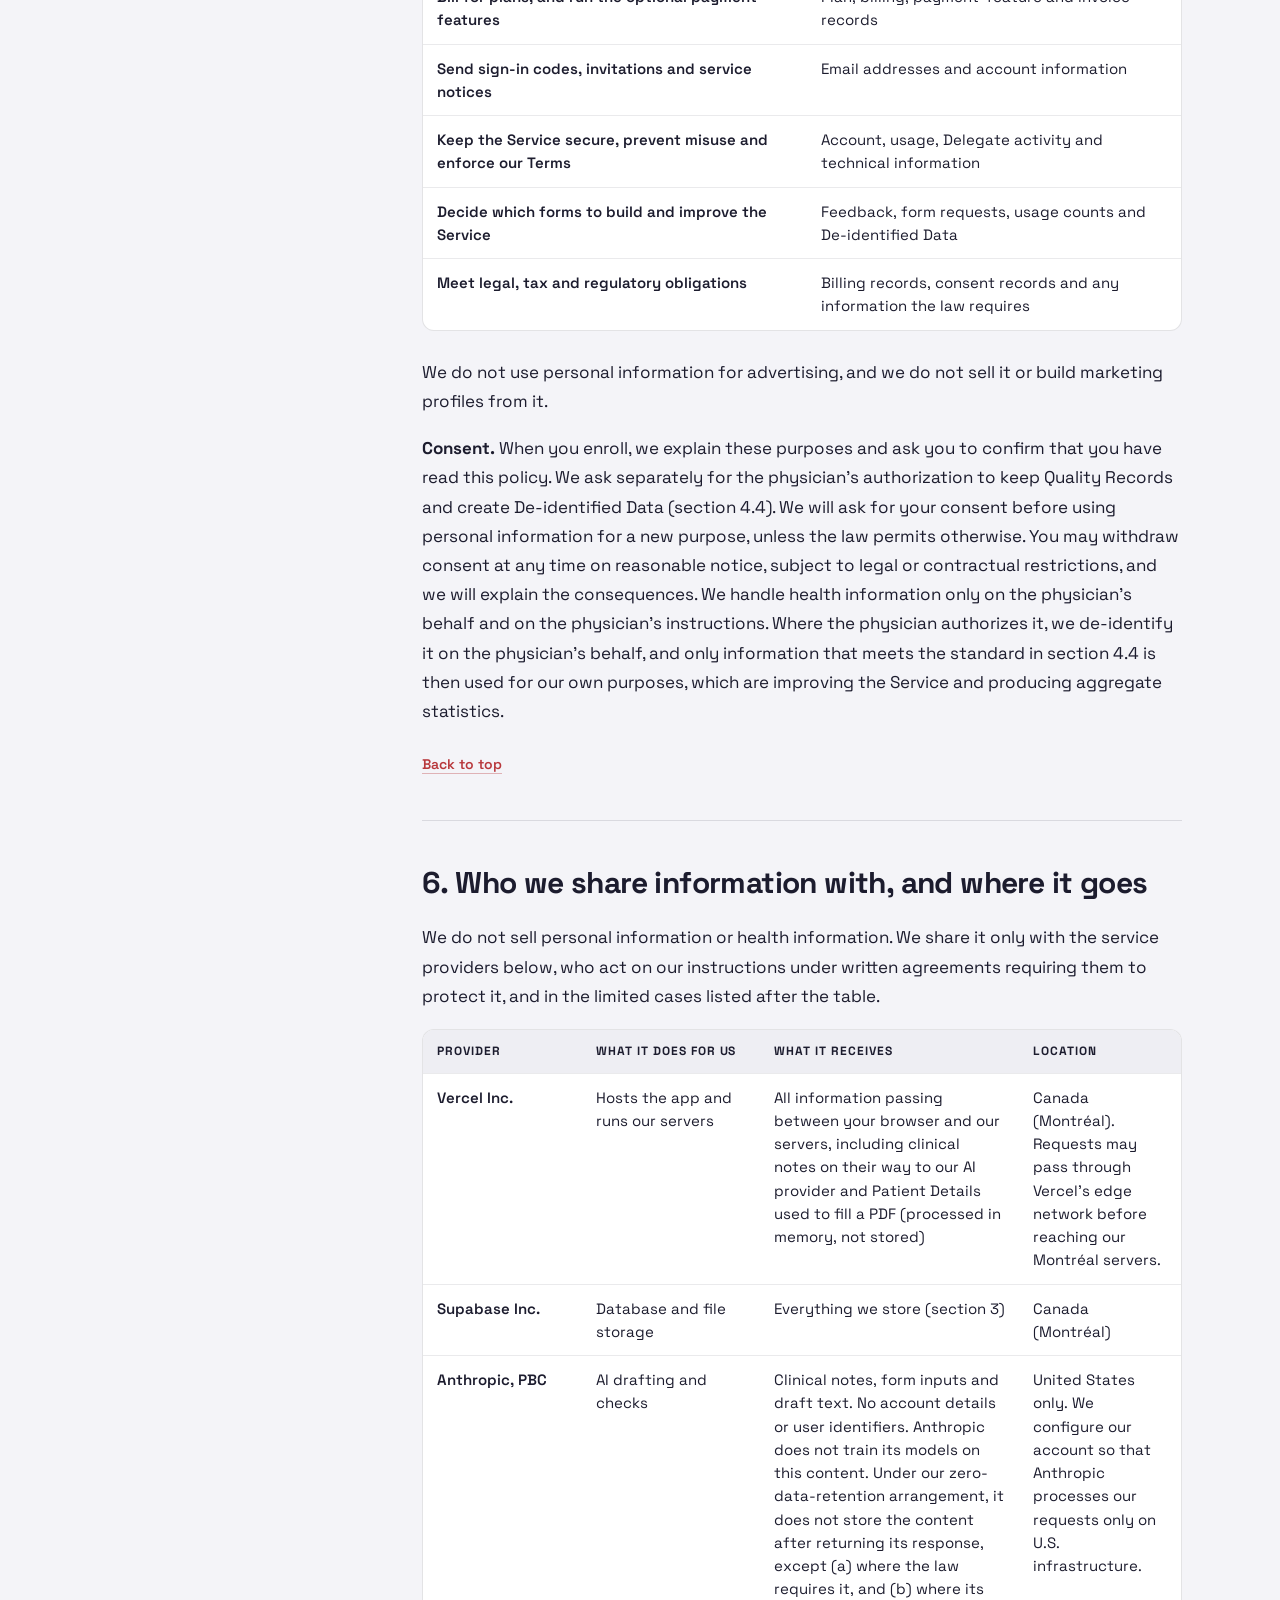
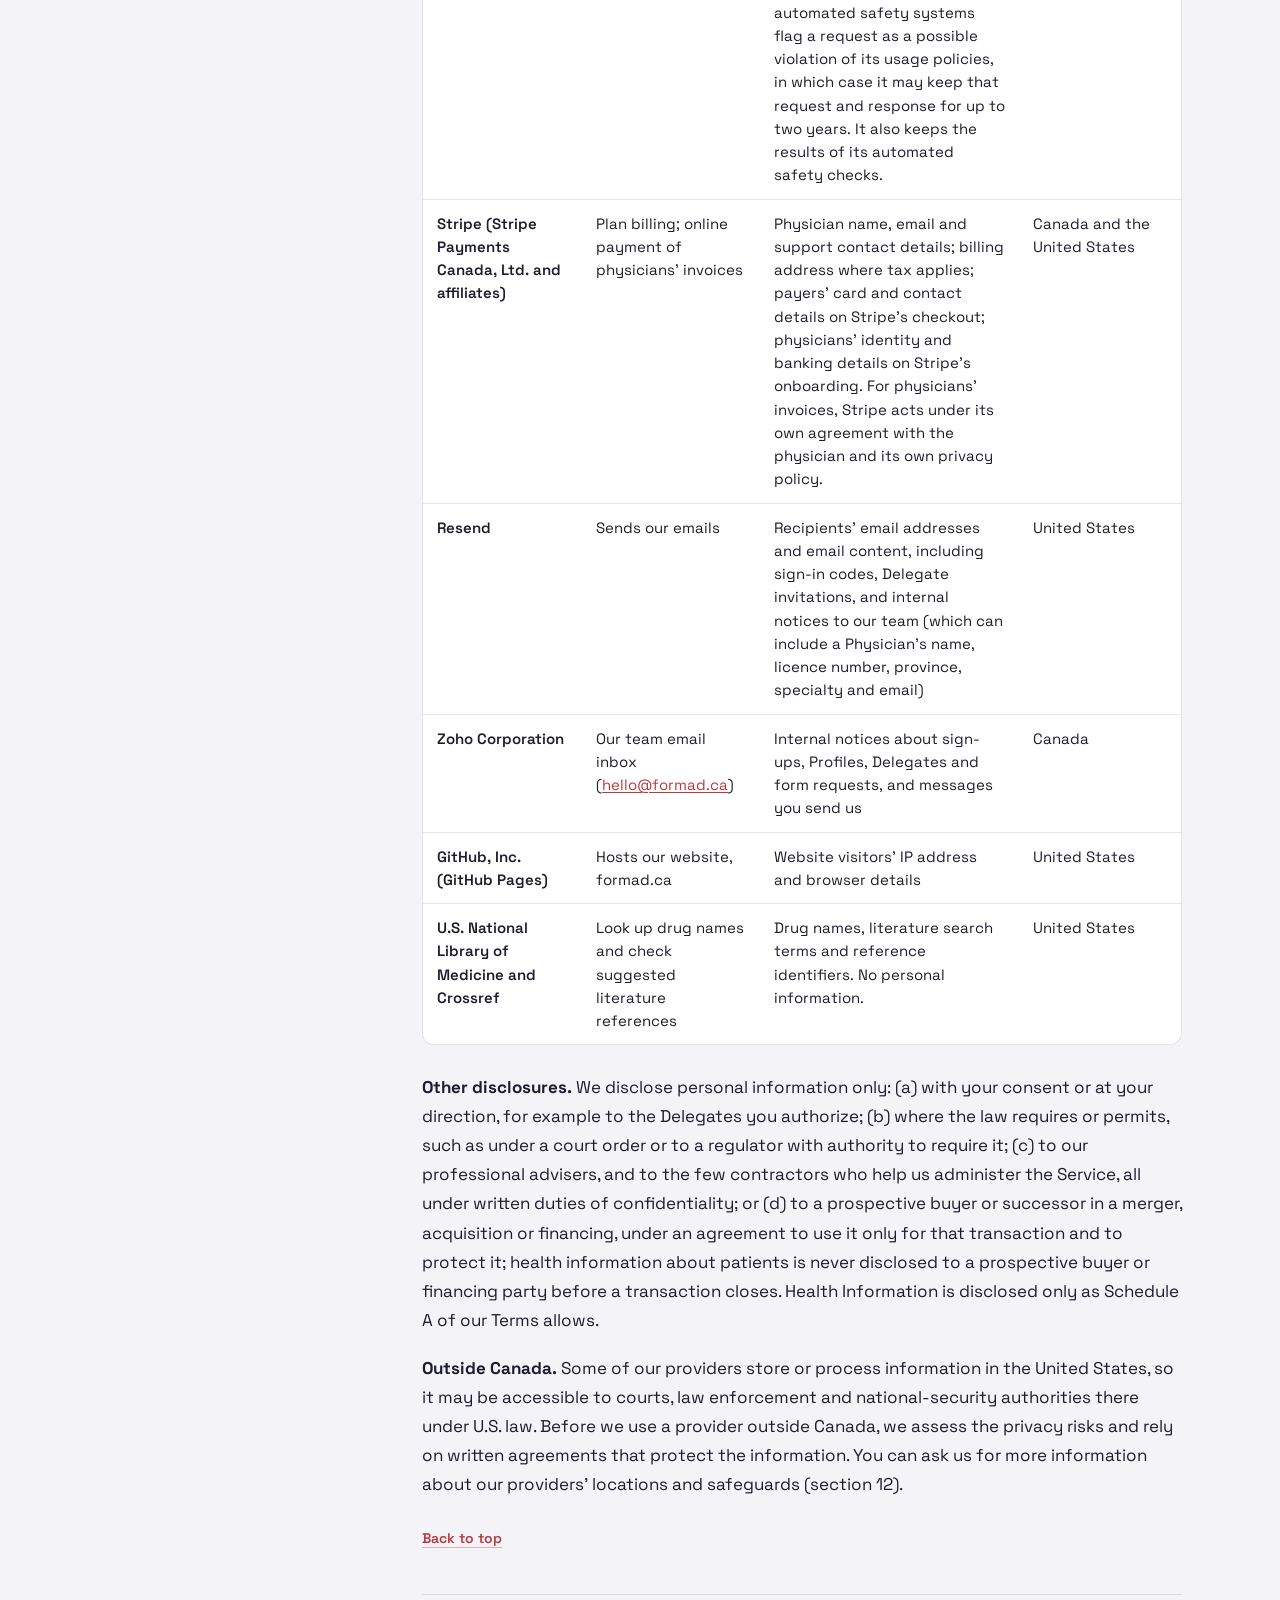
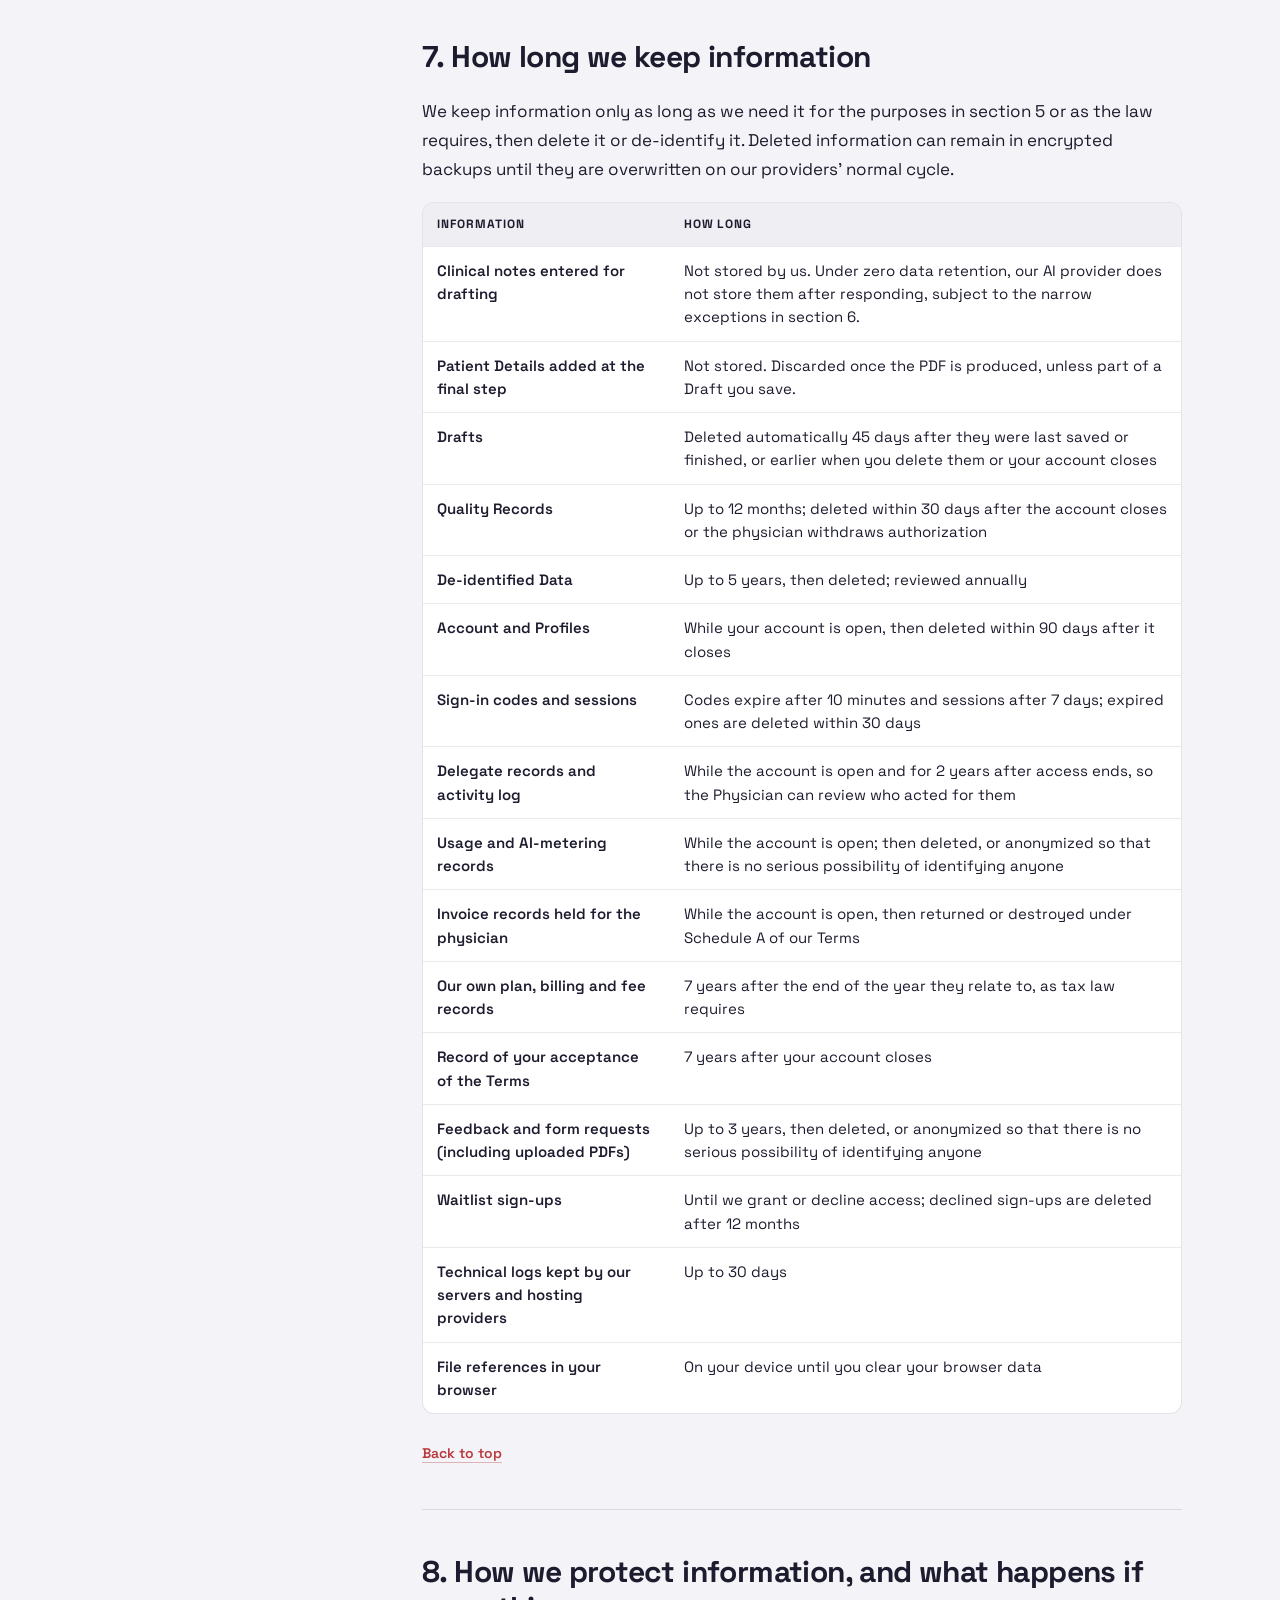
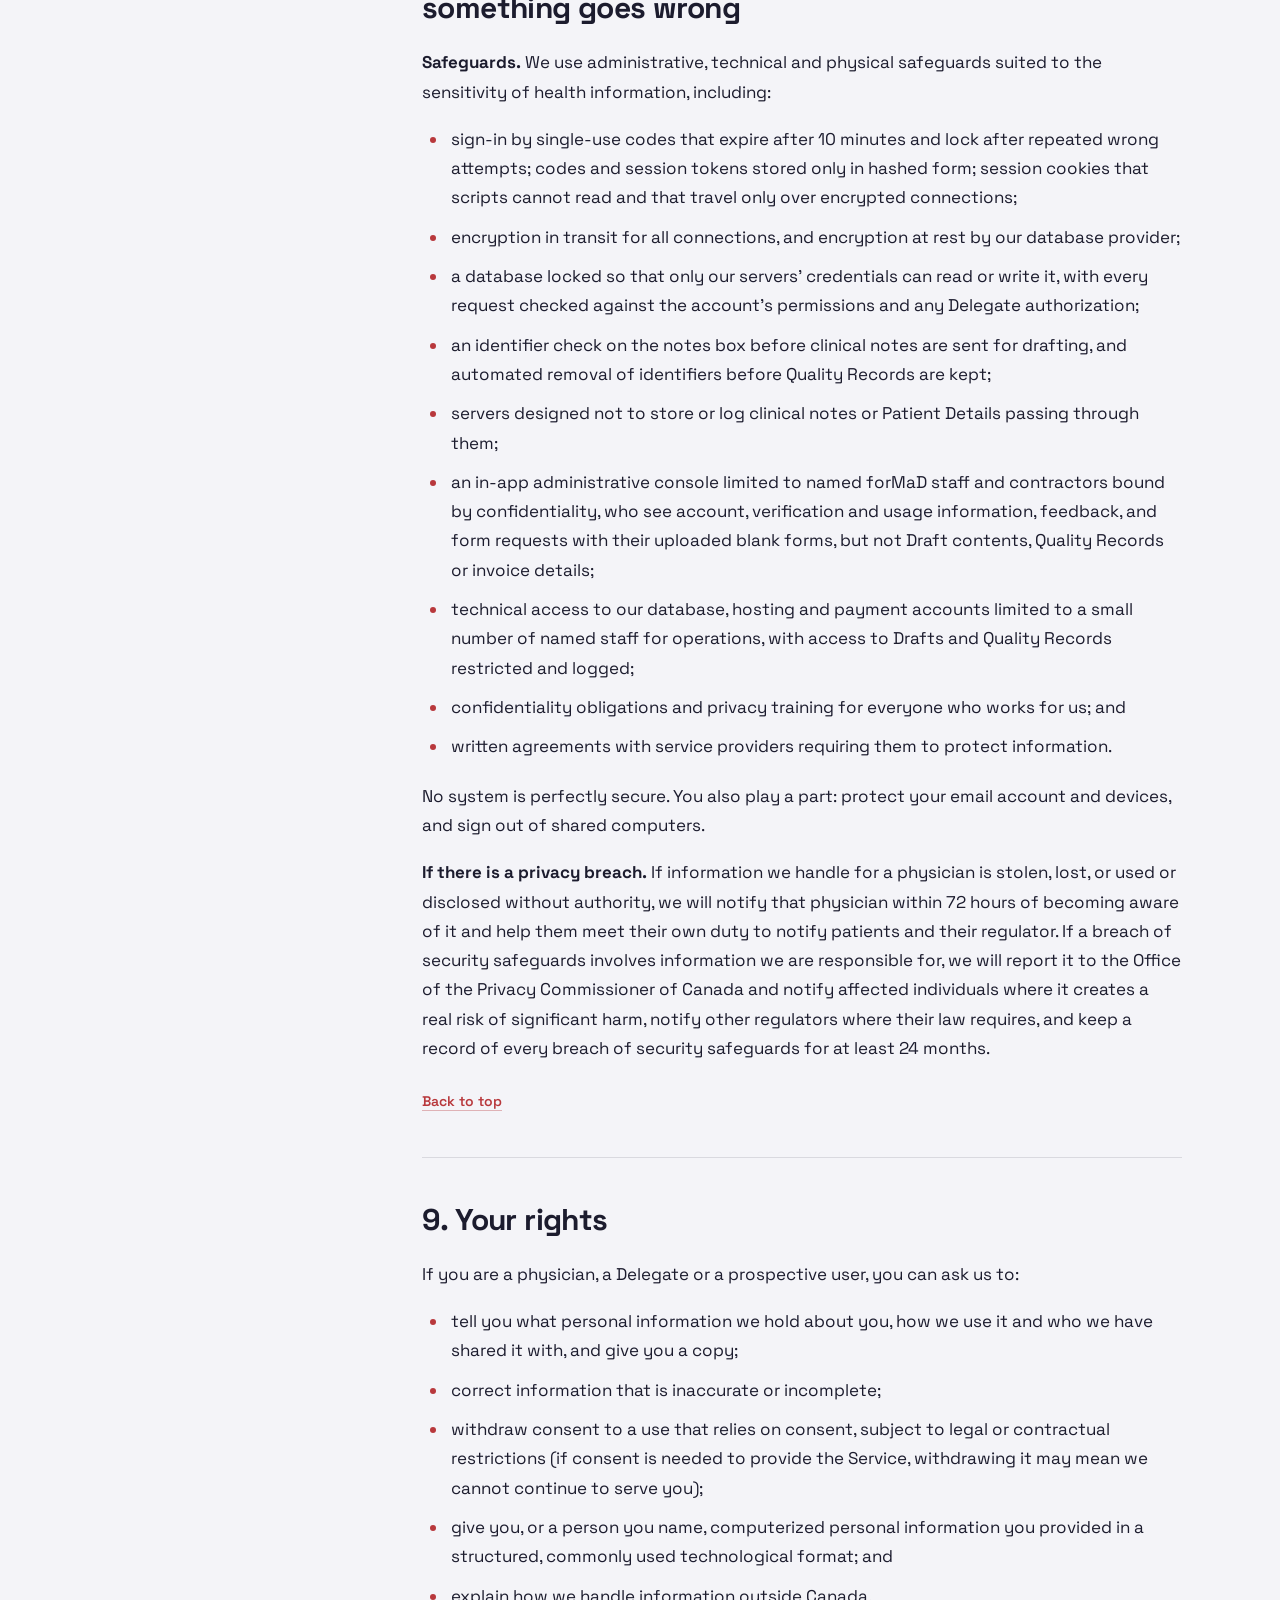
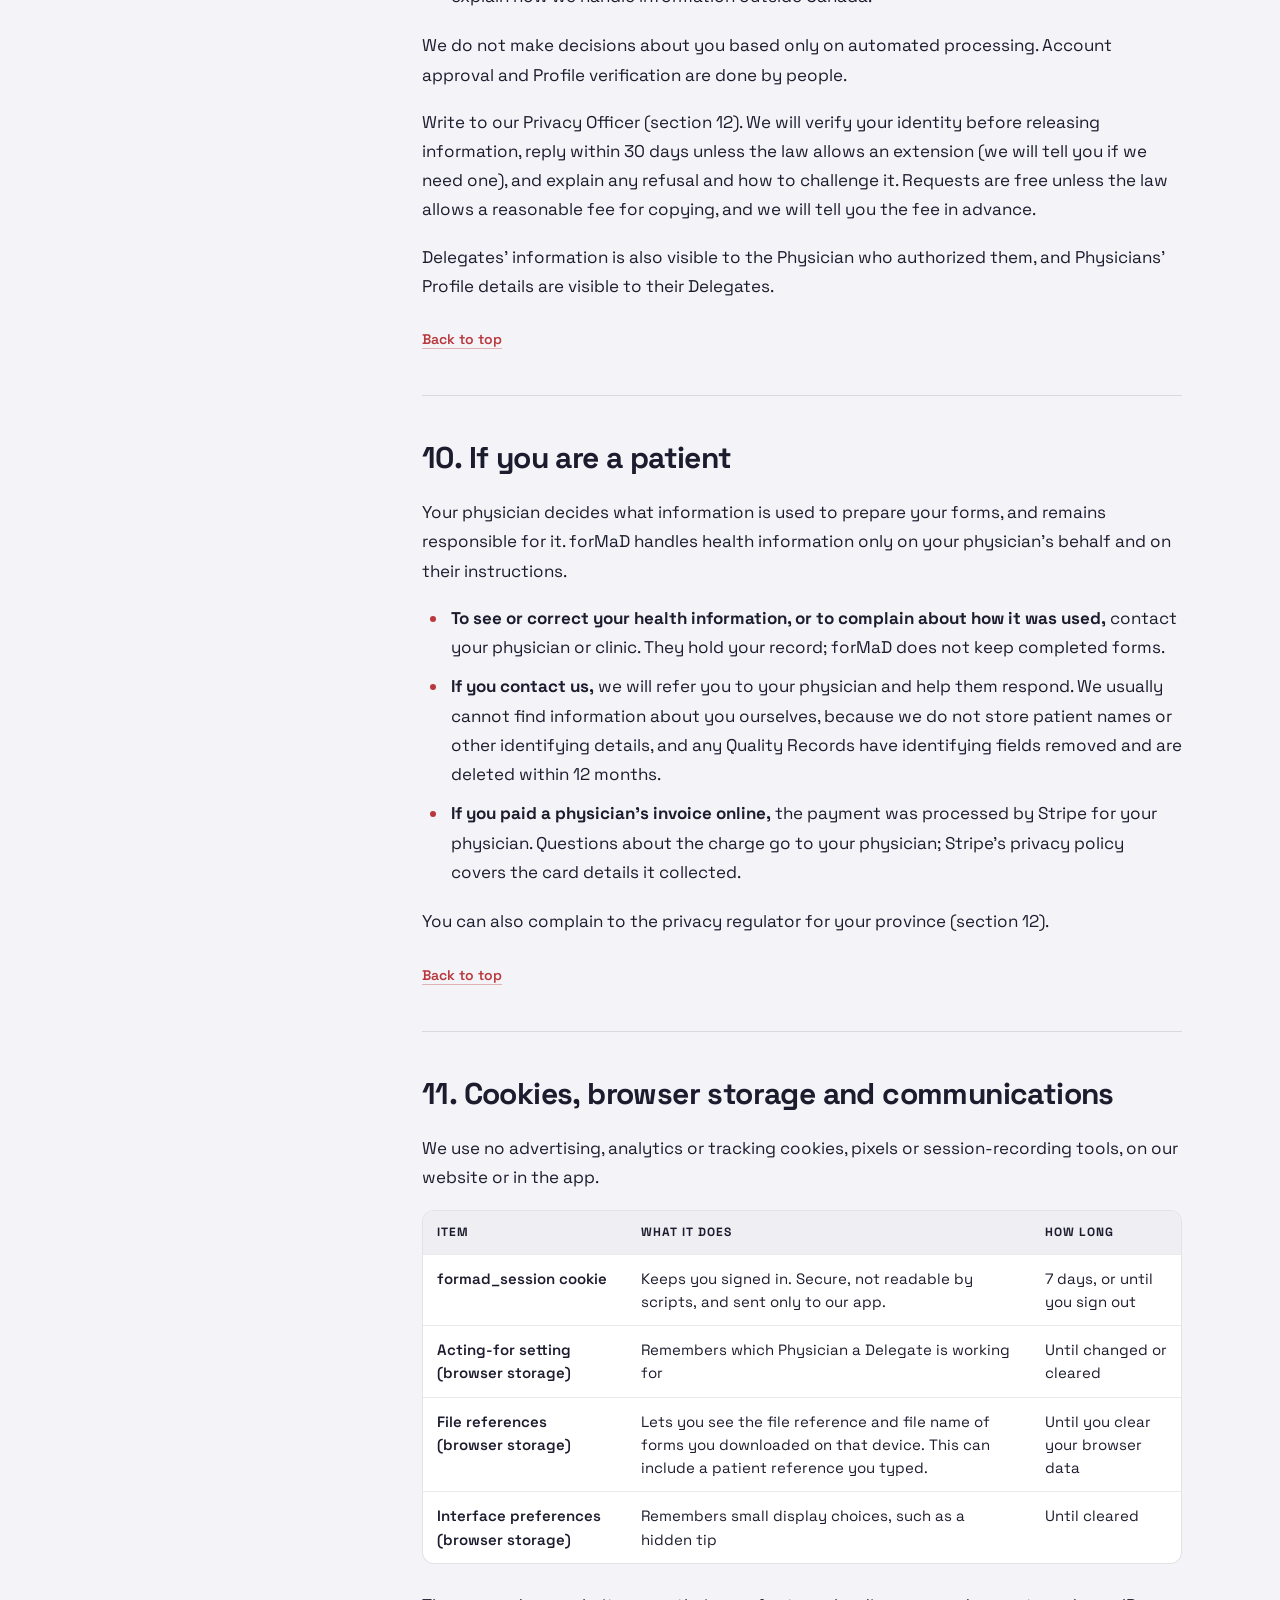
==== commit e6f03f29: "Privacy contact: hello@formad.ca (Attention: Privacy Officer) instead of privacy@ Co-Authored-By: Cl" ====
--- a/privacy.html
+++ b/privacy.html
@@ -485,7 +485,7 @@
 <li><p><strong>Where it goes.</strong> Our servers and database are in Canada (Montréal). The AI provider, our email service and some payment processing are in the United States (section 6).</p></li>
 <li><p><strong>Risks to know about.</strong> The identifier check can miss identifiers. Anything identifying left in clinical notes is processed by our AI provider in the United States, where U.S. authorities may be able to access it under U.S. law. Anything in a saved Draft is visible to every Delegate on the account. Physicians reduce these risks by removing identifiers before pasting notes.</p></li>
 <li><p><strong>What we never do.</strong> Sell personal information, show ads, or use tracking cookies (sections 5 and 11).</p></li>
-<li><p><strong>Your choices.</strong> Access, correction, withdrawal of consent and complaints: write to <a href="mailto:privacy@formad.ca">privacy@formad.ca</a> (sections 9 and 12). Patients should contact their physician (section 10).</p></li>
+<li><p><strong>Your choices.</strong> Access, correction, withdrawal of consent and complaints: write to <a href="mailto:hello@formad.ca">hello@formad.ca</a> (sections 9 and 12). Patients should contact their physician (section 10).</p></li>
 </ul>
 <p class="to-top"><a href="#top">Back to top</a></p></section><section aria-labelledby="section-1-h" class="doc-sec" id="section-1"><h2 id="section-1-h">1. Who we are and what this policy covers</h2>
 <p>forMaD Health Inc. ("forMaD", "we", "us") makes software that helps physicians in Canada and their staff prepare medical, insurance, government and patient-support-program forms. This policy covers our website (formad.ca), our app (app.formad.health), our emails and our support. Capitalized terms not defined here have the meaning given in our Terms of Service.</p>
@@ -670,7 +670,7 @@
 <h3 id="section-4-3">4.3 Patient Details and the final step</h3>
 <p>Patient Details are added after review. When you download the form, they are sent with it to our servers, written into the PDF in memory, and discarded once the PDF is returned to you. They are not sent to the AI provider, and our servers are designed not to store or log them. For visa letters, visitors' passport details are entered in the letter itself: they are never sent to the AI provider, are kept only in a Draft you save, and are not kept in Quality Records. Passport images are read on your device and never uploaded.</p>
 <h3 id="section-4-4">4.4 Quality Records and De-identified Data</h3>
-<p>Quality Records are optional. We keep them only if the physician authorizes it, and a physician may decline or withdraw that authorization at any time, by writing to <a href="mailto:privacy@formad.ca">privacy@formad.ca</a>, without affecting their use of the Service. They are not currently available for Saskatchewan accounts.</p>
+<p>Quality Records are optional. We keep them only if the physician authorizes it, and a physician may decline or withdraw that authorization at any time, by writing to <a href="mailto:hello@formad.ca">hello@formad.ca</a>, without affecting their use of the Service. They are not currently available for Saskatchewan accounts.</p>
 <ul>
 <li><p><strong>What a Quality Record is.</strong> When you finish reviewing a form, we record the form, drug, specialty and province, the AI's first draft and your reviewed version, after dropping fields meant for personal details and removing text that matches identifier patterns. Records of letters keep no letter content.</p></li>
 <li><p><strong>How we use it, on the physician's behalf.</strong> To check the accuracy and safety of drafts prepared for that physician and tell them about errors. Quality Records are health information: we keep them in Canada, only named staff who need them can see them, every access is logged, and we delete them after 12 months at most, or within 30 days after the account closes or authorization is withdrawn.</p></li>
@@ -939,11 +939,11 @@
 <p><strong>Privacy Officer.</strong> Our Privacy Officer is accountable for our compliance with this policy and with privacy law.</p>
 <ul>
 <li><p>Alejandro Berlin, Founder</p></li>
-<li><p><a href="mailto:privacy@formad.ca">privacy@formad.ca</a></p></li>
+<li><p><a href="mailto:hello@formad.ca">hello@formad.ca</a>, with "Attention: Privacy Officer" in the subject</p></li>
 <li><p>forMaD Health Inc., Toronto, Ontario (mailing address on request)</p></li>
 </ul>
 <p><strong>Our privacy governance.</strong> Our Privacy Officer approves our privacy policies and practices, including our retention schedule (section 7), our privacy impact assessments and our breach register.</p>
-<p><strong>How to complain to us.</strong> Write to <a href="mailto:privacy@formad.ca">privacy@formad.ca</a> and describe your concern. We will acknowledge it within 5 business days, investigate, and reply in writing within 30 days, explaining any measures taken and your right to complain to the regulator listed below.</p>
+<p><strong>How to complain to us.</strong> Write to <a href="mailto:hello@formad.ca">hello@formad.ca</a> and describe your concern. We will acknowledge it within 5 business days, investigate, and reply in writing within 30 days, explaining any measures taken and your right to complain to the regulator listed below.</p>
 <p><strong>Complaints.</strong> Please contact us first so we can try to resolve your concern. You may also complain to the regulator that oversees the information involved:</p>
 <p aria-hidden="true" class="scroll-hint c2">Scroll sideways to see every column →</p><div aria-label="Table: 12. Changes, contact and complaints (scrolls sideways on small screens)" class="table-wrap" role="region" tabindex="0"><table class="cols-2">
 
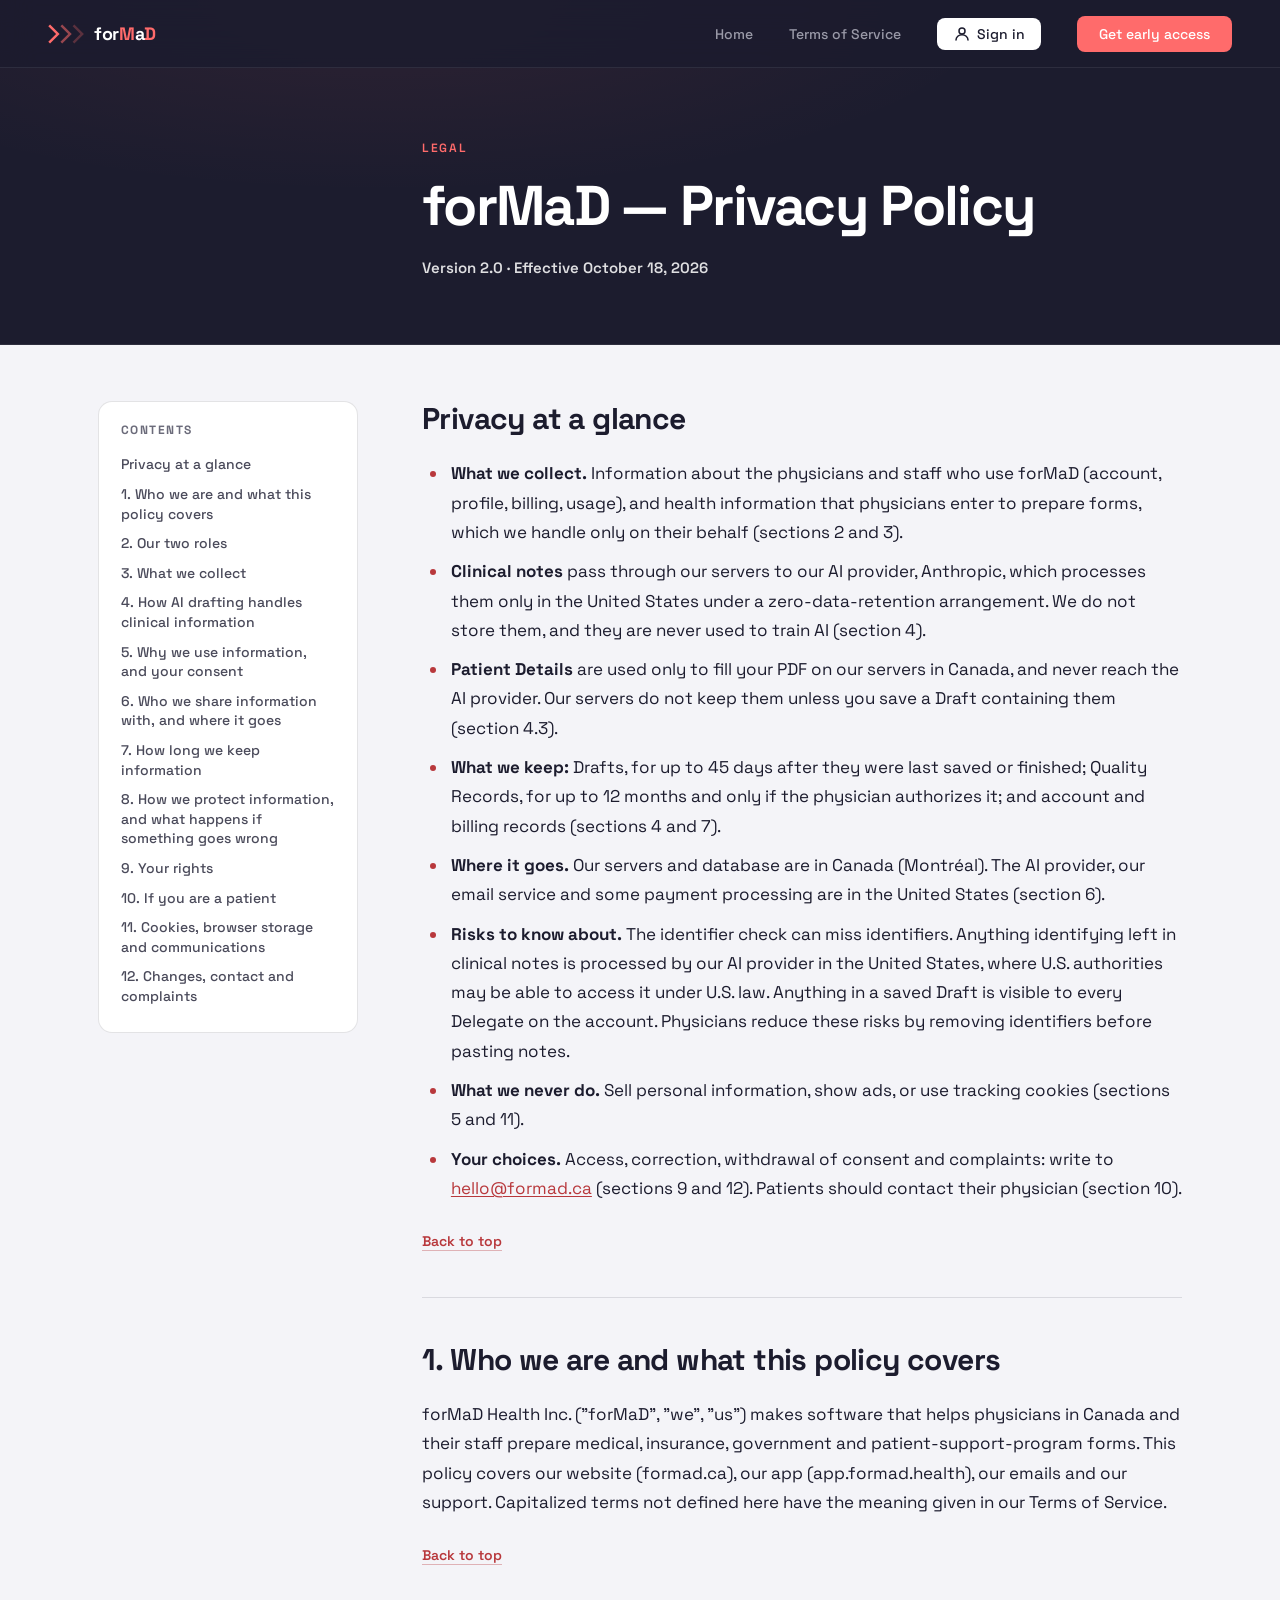
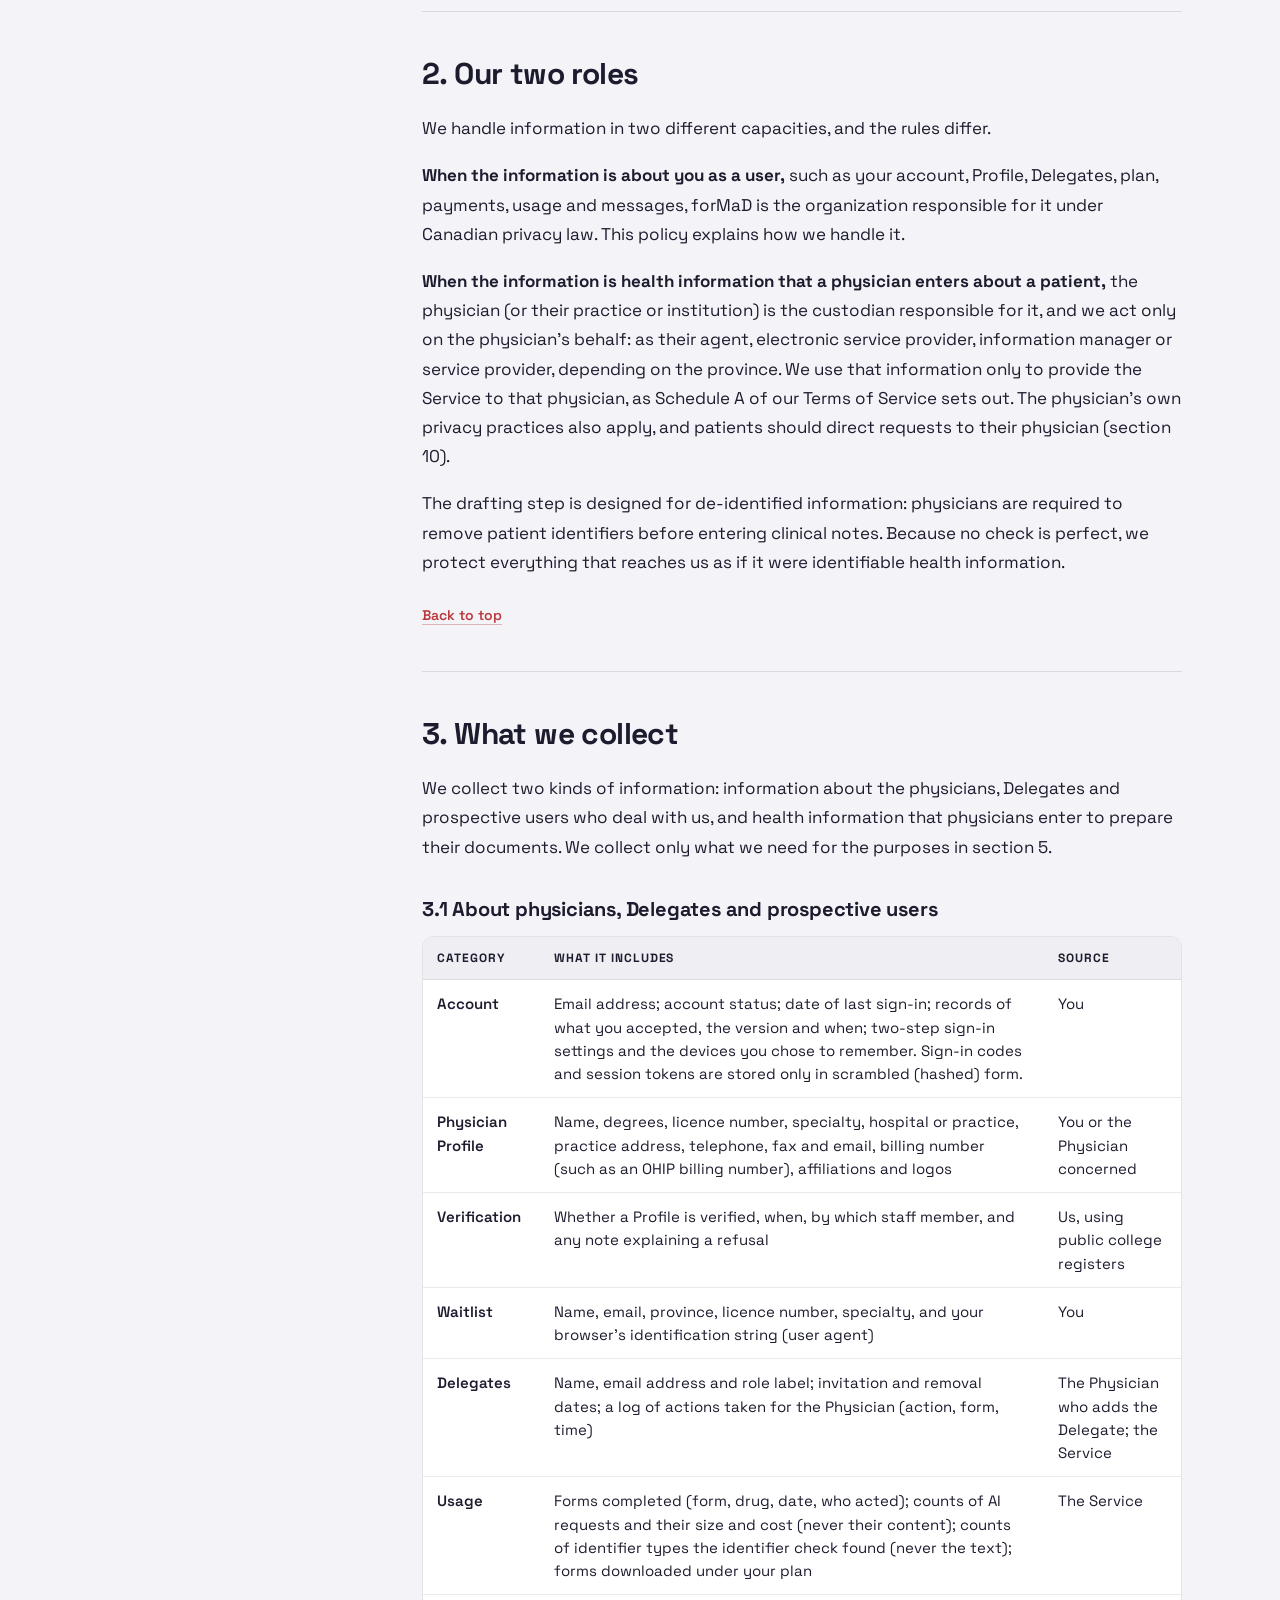
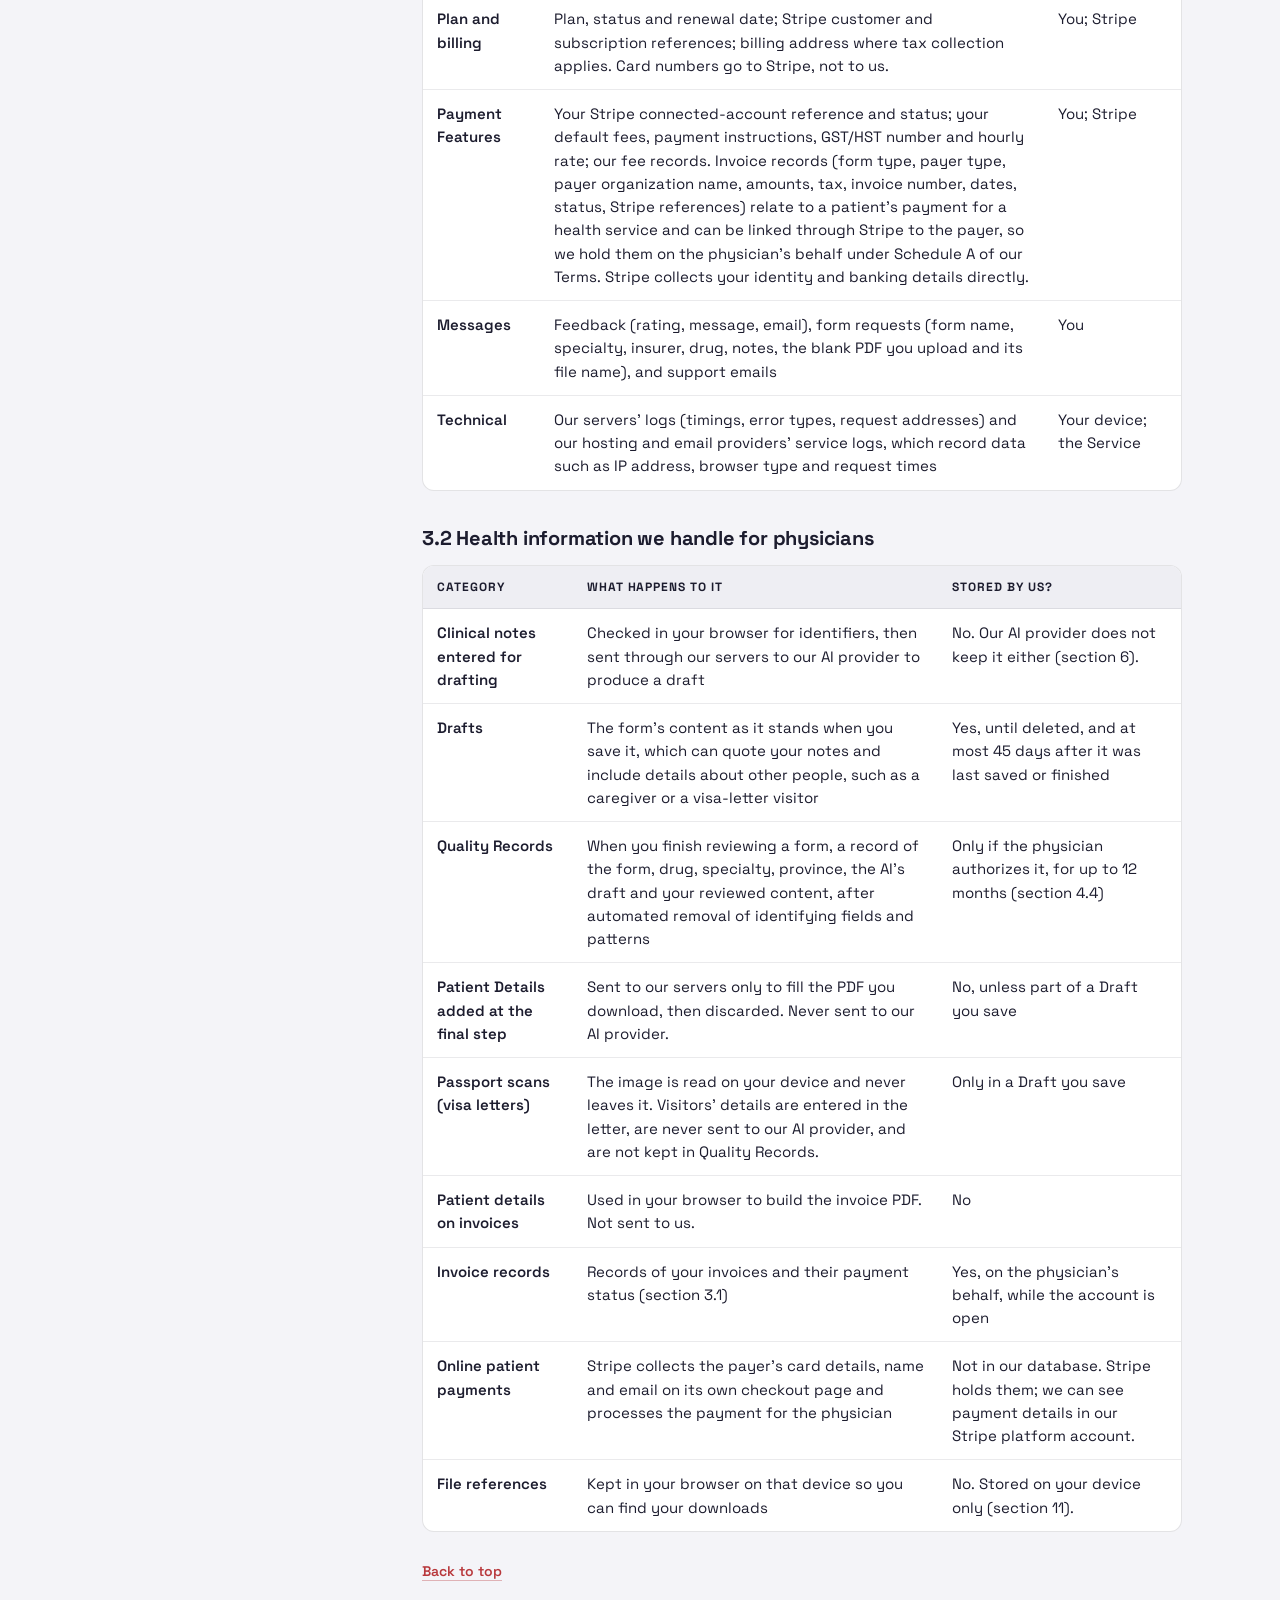
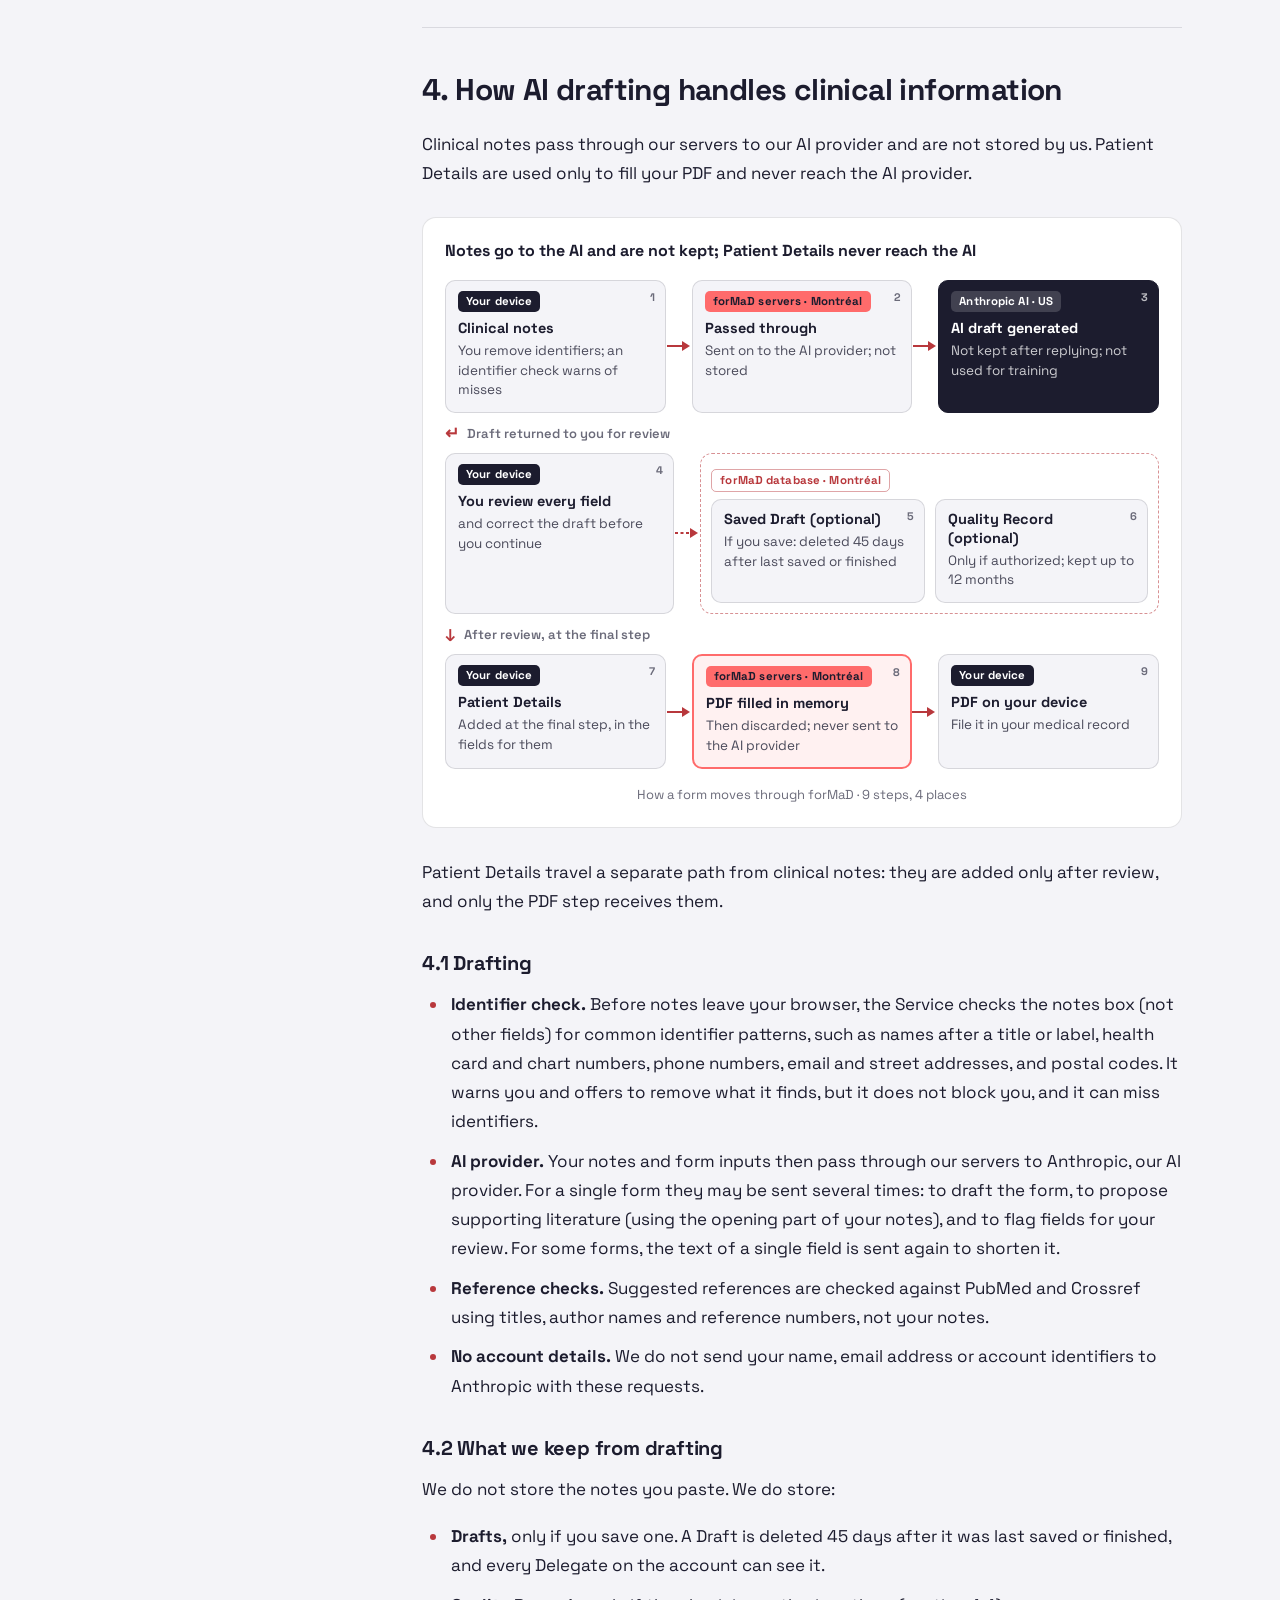
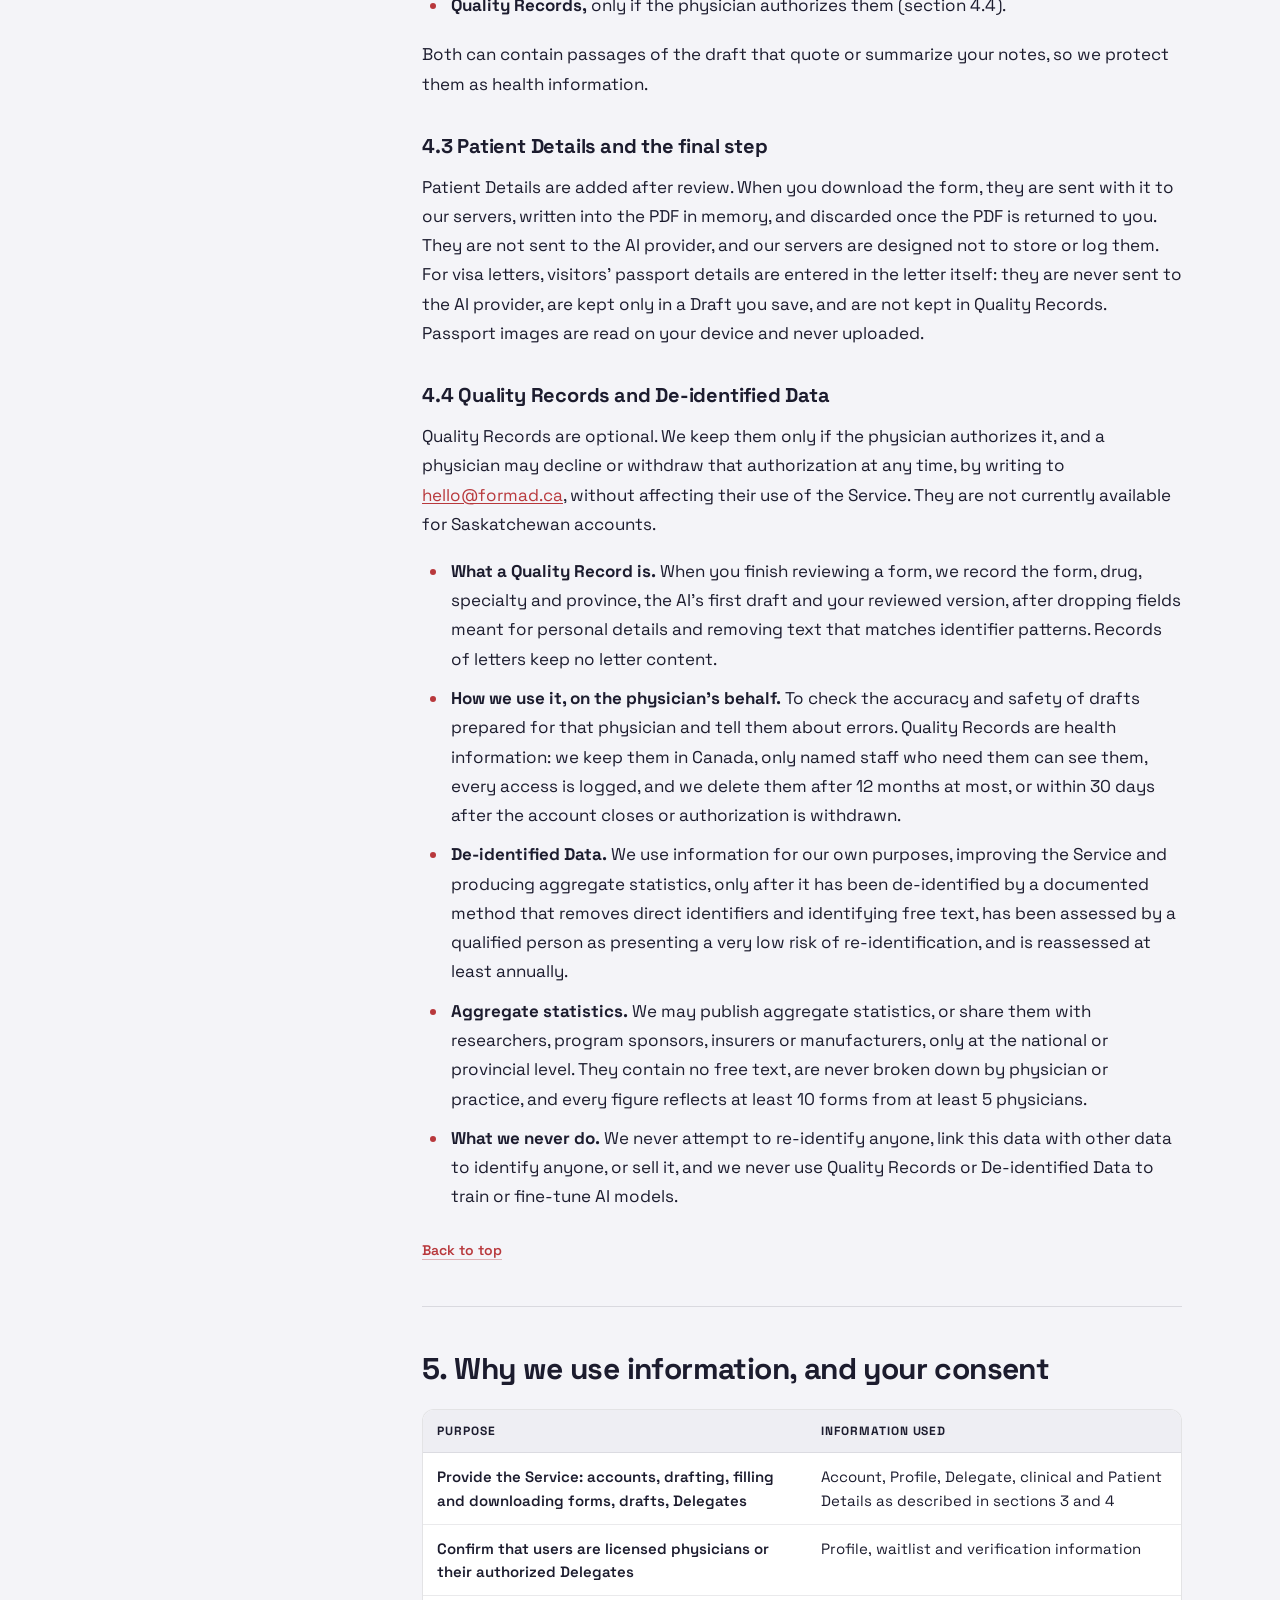
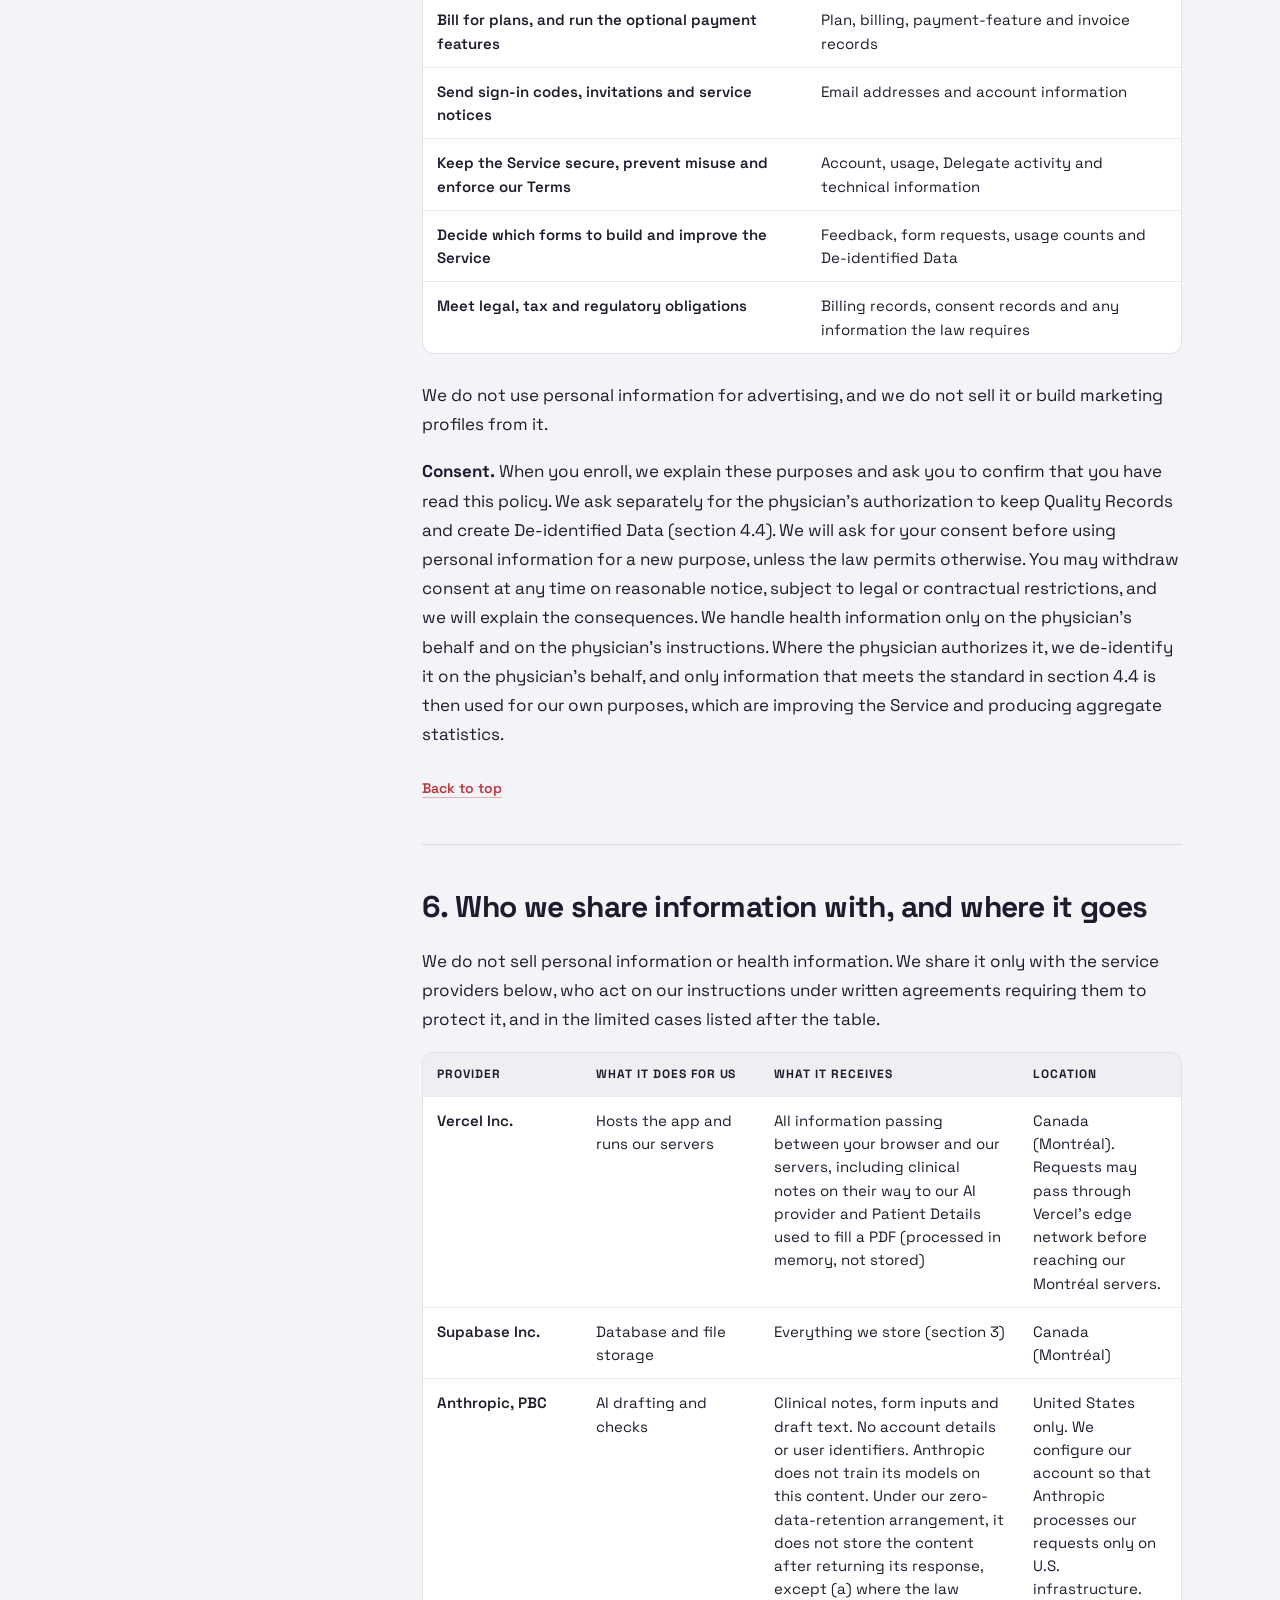
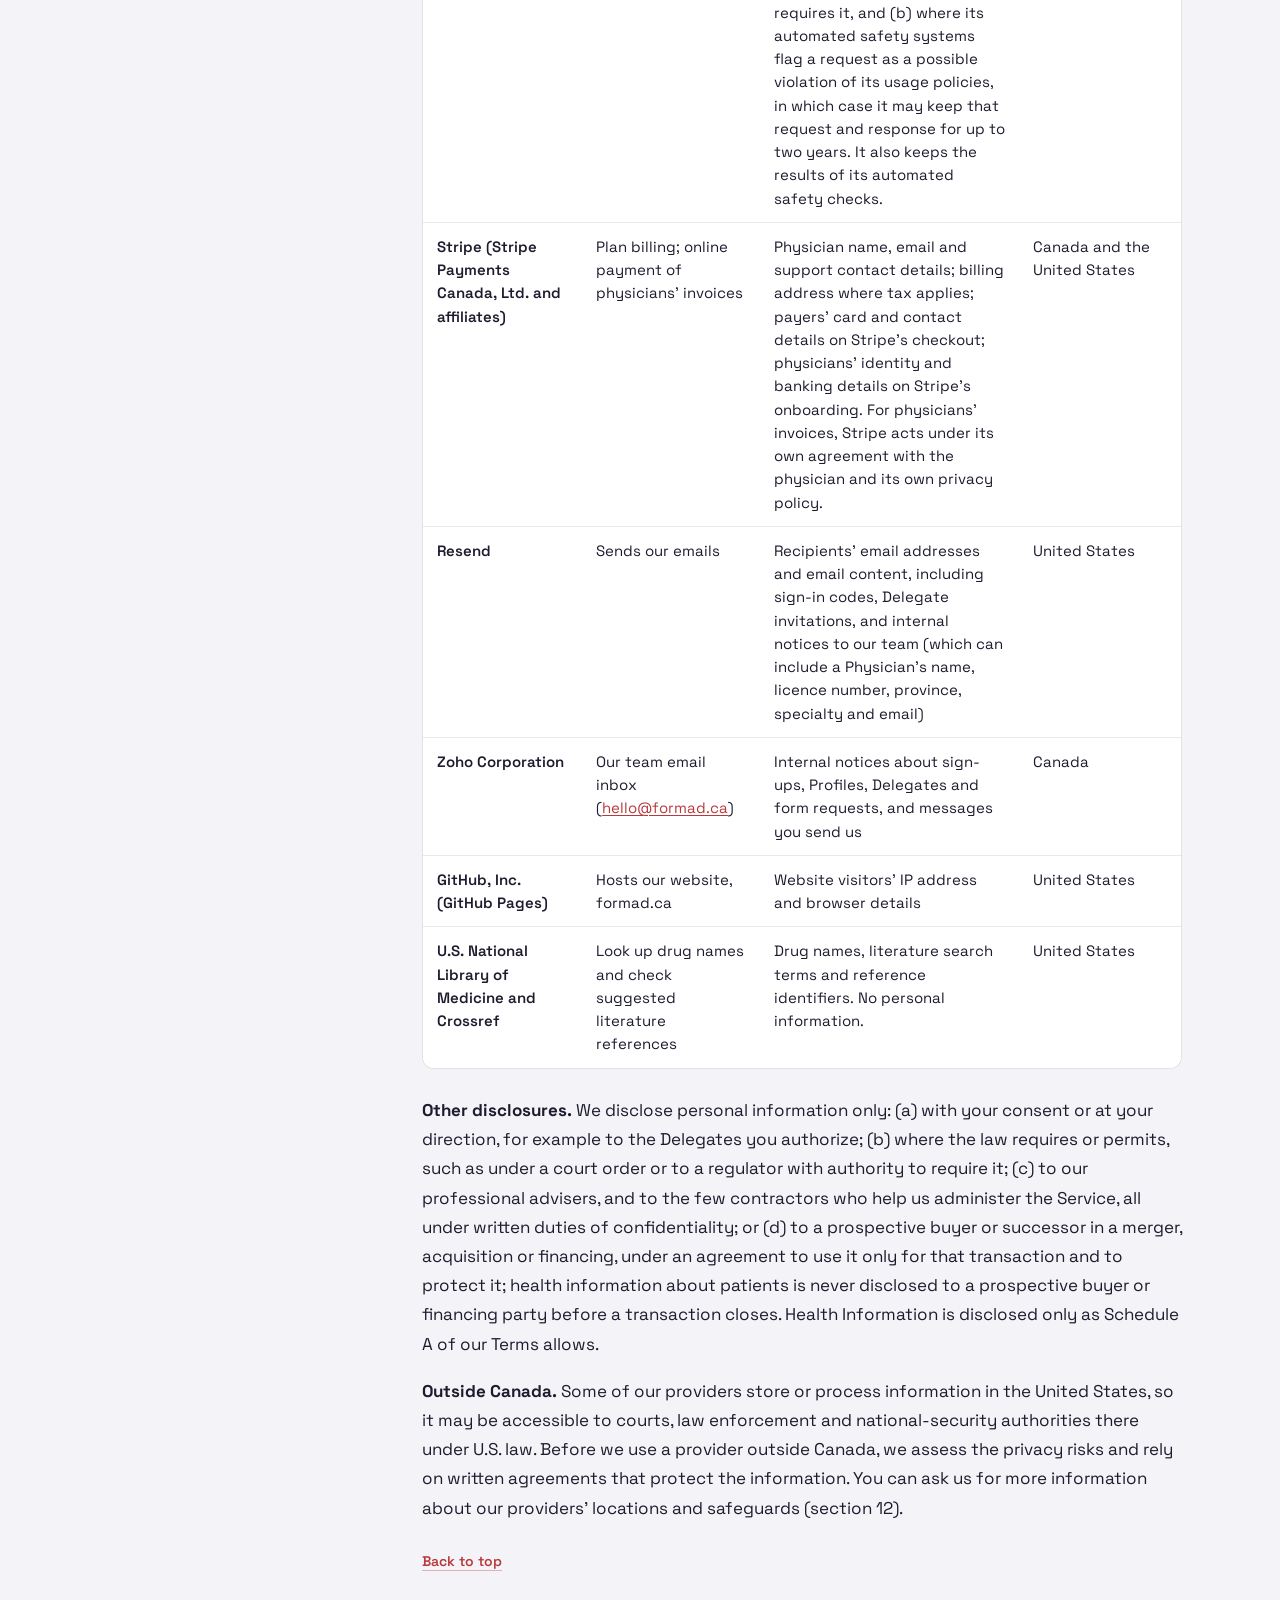
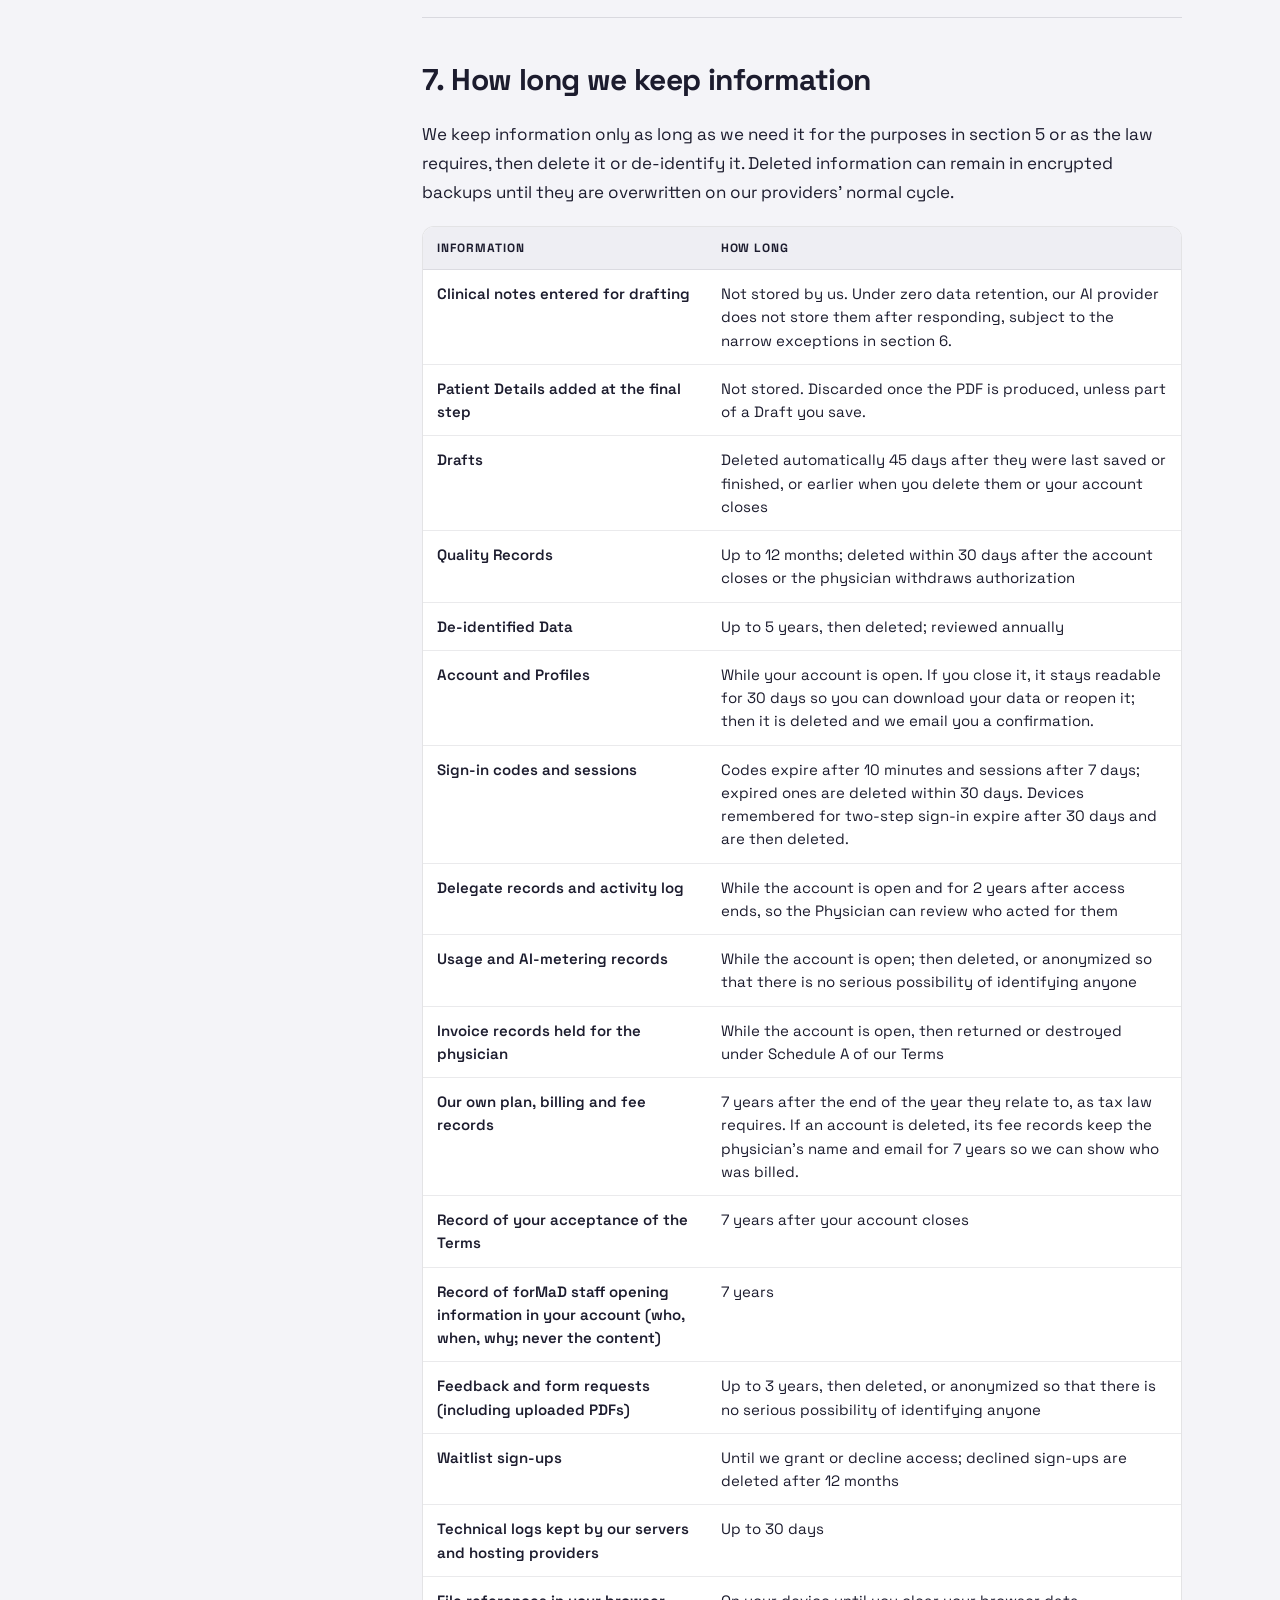
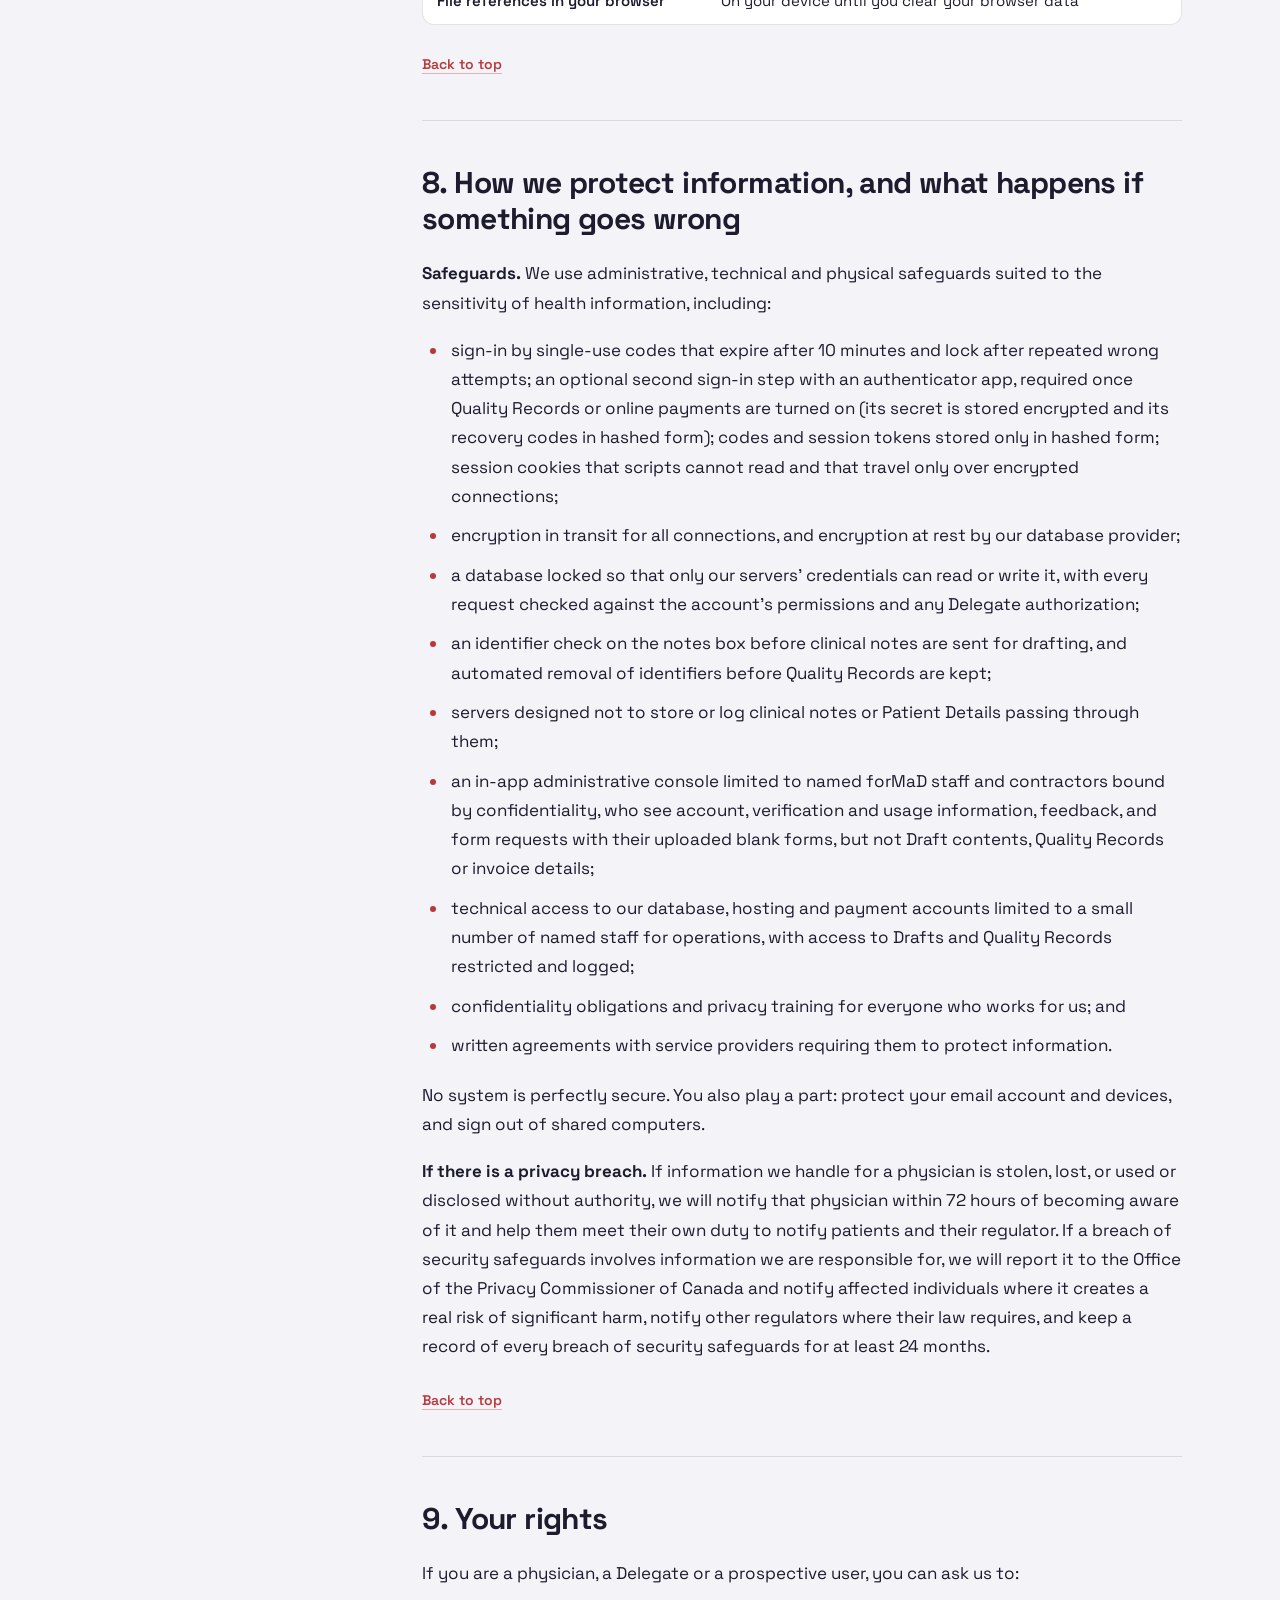
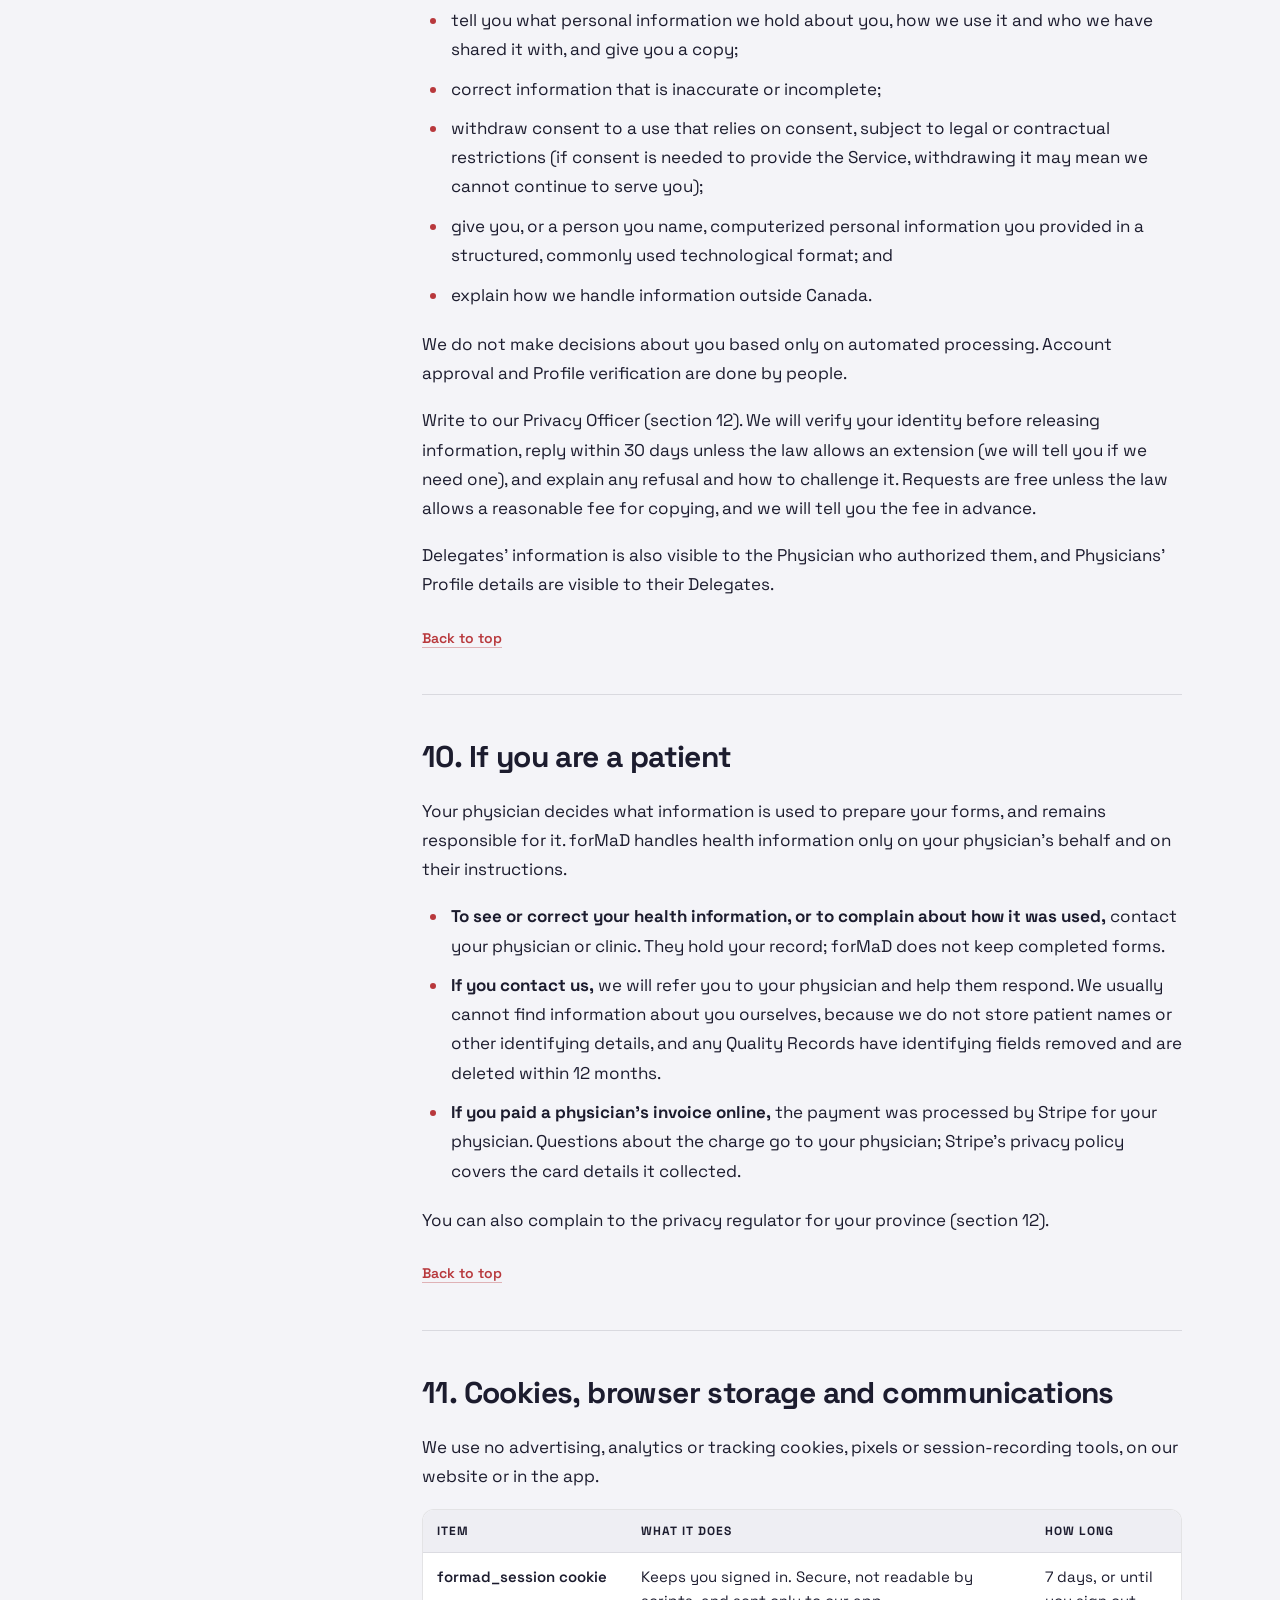
==== commit e2de09a7: "Privacy Policy: two-step sign-in, fee statement and closure emails, 30-day deletion after closing, s" ====
--- a/privacy.html
+++ b/privacy.html
@@ -509,7 +509,7 @@
 <tbody>
 <tr>
 <td>Account</td>
-<td>Email address; account status; date of last sign-in; records of what you accepted, the version and when. Sign-in codes and session tokens are stored only in scrambled (hashed) form.</td>
+<td>Email address; account status; date of last sign-in; records of what you accepted, the version and when; two-step sign-in settings and the devices you chose to remember. Sign-in codes and session tokens are stored only in scrambled (hashed) form.</td>
 <td>You</td>
 </tr>
 <tr>
@@ -818,11 +818,11 @@
 </tr>
 <tr>
 <td>Account and Profiles</td>
-<td>While your account is open, then deleted within 90 days after it closes</td>
+<td>While your account is open. If you close it, it stays readable for 30 days so you can download your data or reopen it; then it is deleted and we email you a confirmation.</td>
 </tr>
 <tr>
 <td>Sign-in codes and sessions</td>
-<td>Codes expire after 10 minutes and sessions after 7 days; expired ones are deleted within 30 days</td>
+<td>Codes expire after 10 minutes and sessions after 7 days; expired ones are deleted within 30 days. Devices remembered for two-step sign-in expire after 30 days and are then deleted.</td>
 </tr>
 <tr>
 <td>Delegate records and activity log</td>
@@ -838,11 +838,15 @@
 </tr>
 <tr>
 <td>Our own plan, billing and fee records</td>
-<td>7 years after the end of the year they relate to, as tax law requires</td>
+<td>7 years after the end of the year they relate to, as tax law requires. If an account is deleted, its fee records keep the physician's name and email for 7 years so we can show who was billed.</td>
 </tr>
 <tr>
 <td>Record of your acceptance of the Terms</td>
 <td>7 years after your account closes</td>
+</tr>
+<tr>
+<td>Record of forMaD staff opening information in your account (who, when, why; never the content)</td>
+<td>7 years</td>
 </tr>
 <tr>
 <td>Feedback and form requests (including uploaded PDFs)</td>
@@ -865,7 +869,7 @@
 <p class="to-top"><a href="#top">Back to top</a></p></section><section aria-labelledby="section-8-h" class="doc-sec" id="section-8"><h2 id="section-8-h">8. How we protect information, and what happens if something goes wrong</h2>
 <p><strong>Safeguards.</strong> We use administrative, technical and physical safeguards suited to the sensitivity of health information, including:</p>
 <ul>
-<li><p>sign-in by single-use codes that expire after 10 minutes and lock after repeated wrong attempts; codes and session tokens stored only in hashed form; session cookies that scripts cannot read and that travel only over encrypted connections;</p></li>
+<li><p>sign-in by single-use codes that expire after 10 minutes and lock after repeated wrong attempts; an optional second sign-in step with an authenticator app, required once Quality Records or online payments are turned on (its secret is stored encrypted and its recovery codes in hashed form); codes and session tokens stored only in hashed form; session cookies that scripts cannot read and that travel only over encrypted connections;</p></li>
 <li><p>encryption in transit for all connections, and encryption at rest by our database provider;</p></li>
 <li><p>a database locked so that only our servers' credentials can read or write it, with every request checked against the account's permissions and any Delegate authorization;</p></li>
 <li><p>an identifier check on the notes box before clinical notes are sent for drafting, and automated removal of identifiers before Quality Records are kept;</p></li>
@@ -933,7 +937,7 @@
 </table></div>
 <p>The app and our website serve their own fonts, so loading a page does not send your IP address to Google or another font provider. When you pay or set up payments, Stripe's own pages may set Stripe's cookies under Stripe's privacy policy.</p>
 <p><strong>On shared computers,</strong> sign out when you finish and clear the browser's stored data, because file references stay on the device.</p>
-<p><strong>Emails.</strong> We send service emails: sign-in codes, and Delegate invitations that identify forMaD and the inviting Physician. Stripe sends plan receipts and invoices. We do not send marketing emails. If we start, we will ask for your consent first, and every message will include a way to unsubscribe, as Canada's anti-spam law requires.</p>
+<p><strong>Emails.</strong> We send service emails: sign-in codes; Delegate invitations, and account invitations when you ask us to set up your account, that identify forMaD and the inviting Physician; forMaD fee statements and payment notices; and confirmation when a closed account's data has been deleted. Stripe sends plan receipts and invoices. We do not send marketing emails. If we start, we will ask for your consent first, and every message will include a way to unsubscribe, as Canada's anti-spam law requires.</p>
 <p class="to-top"><a href="#top">Back to top</a></p></section><section aria-labelledby="section-12-h" class="doc-sec" id="section-12"><h2 id="section-12-h">12. Changes, contact and complaints</h2>
 <p><strong>Changes to this policy.</strong> We will post any change here with a new effective date. If a change is material, for example a new purpose, a new category of service provider receiving health information, or a new country where information is stored, we will tell you by email or in the app at least 30 days before it takes effect, and ask for your consent again where the law requires.</p>
 <p><strong>Privacy Officer.</strong> Our Privacy Officer is accountable for our compliance with this policy and with privacy law.</p>
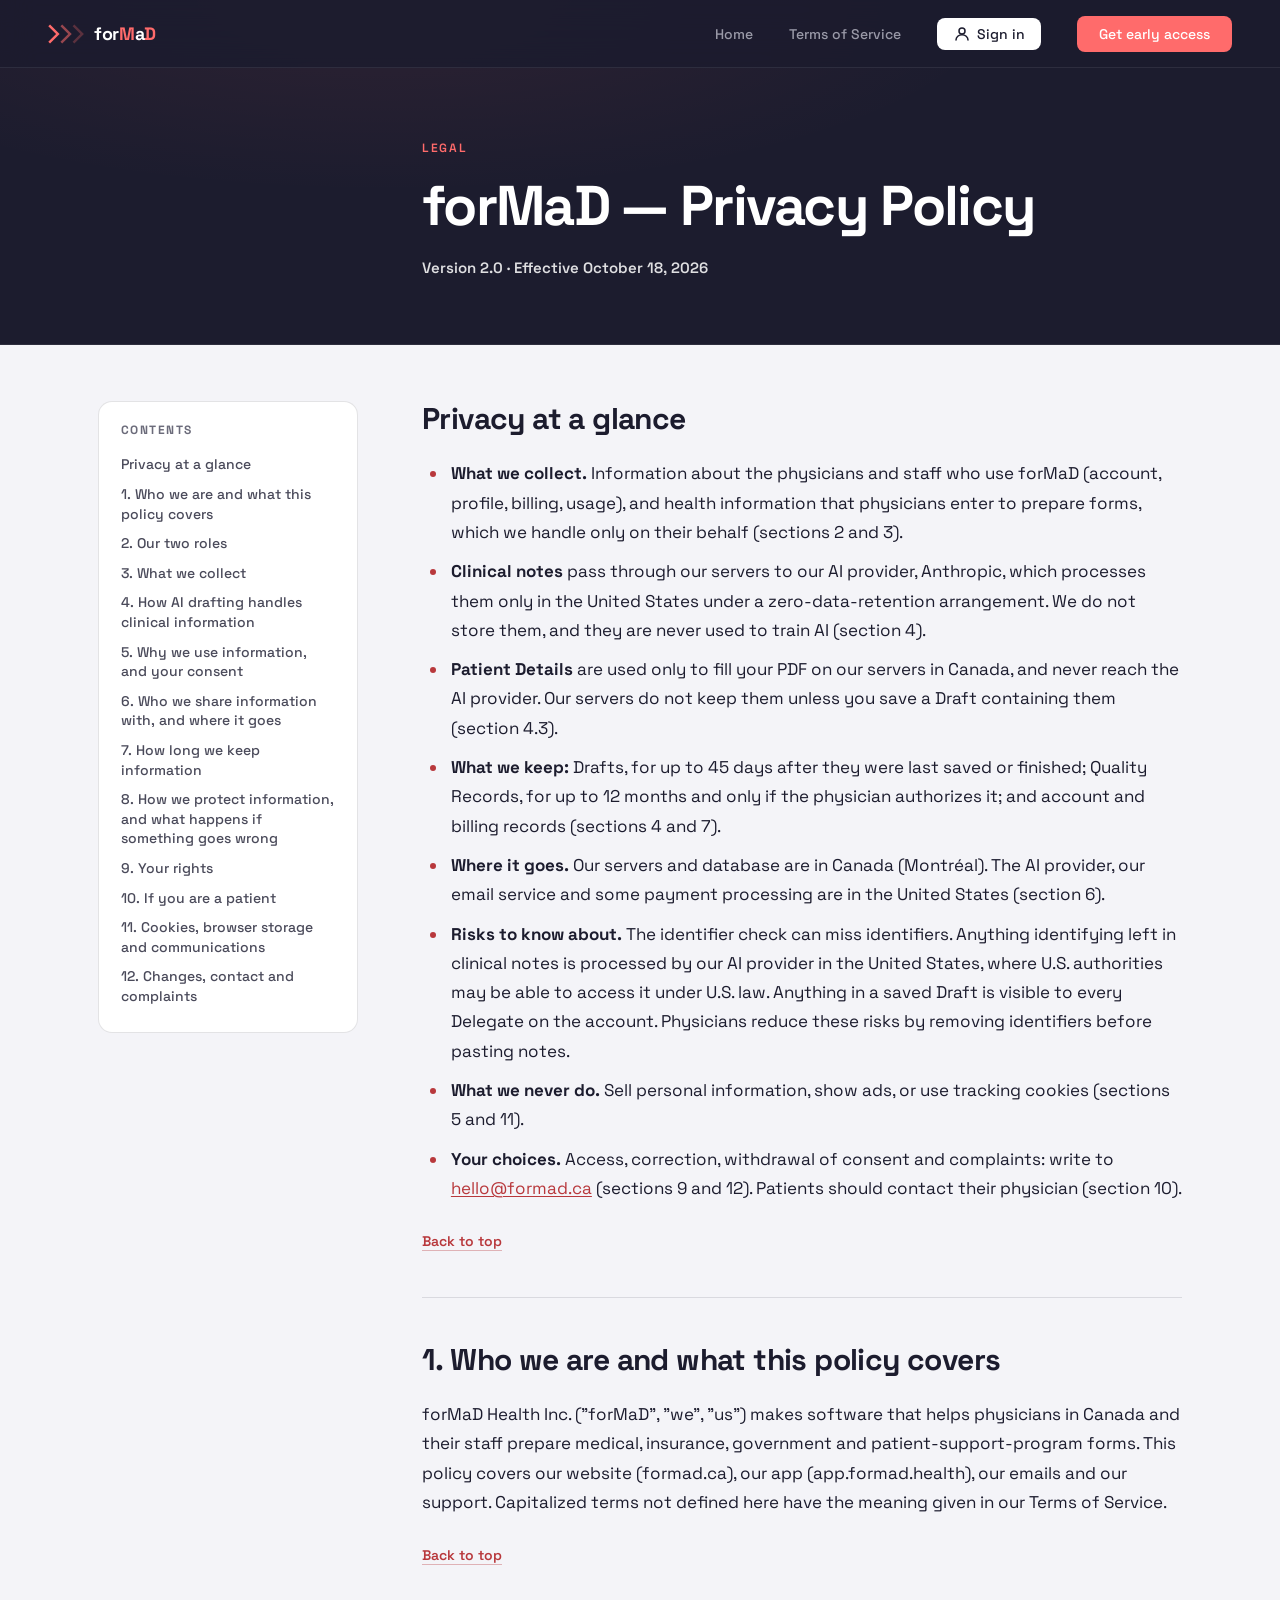
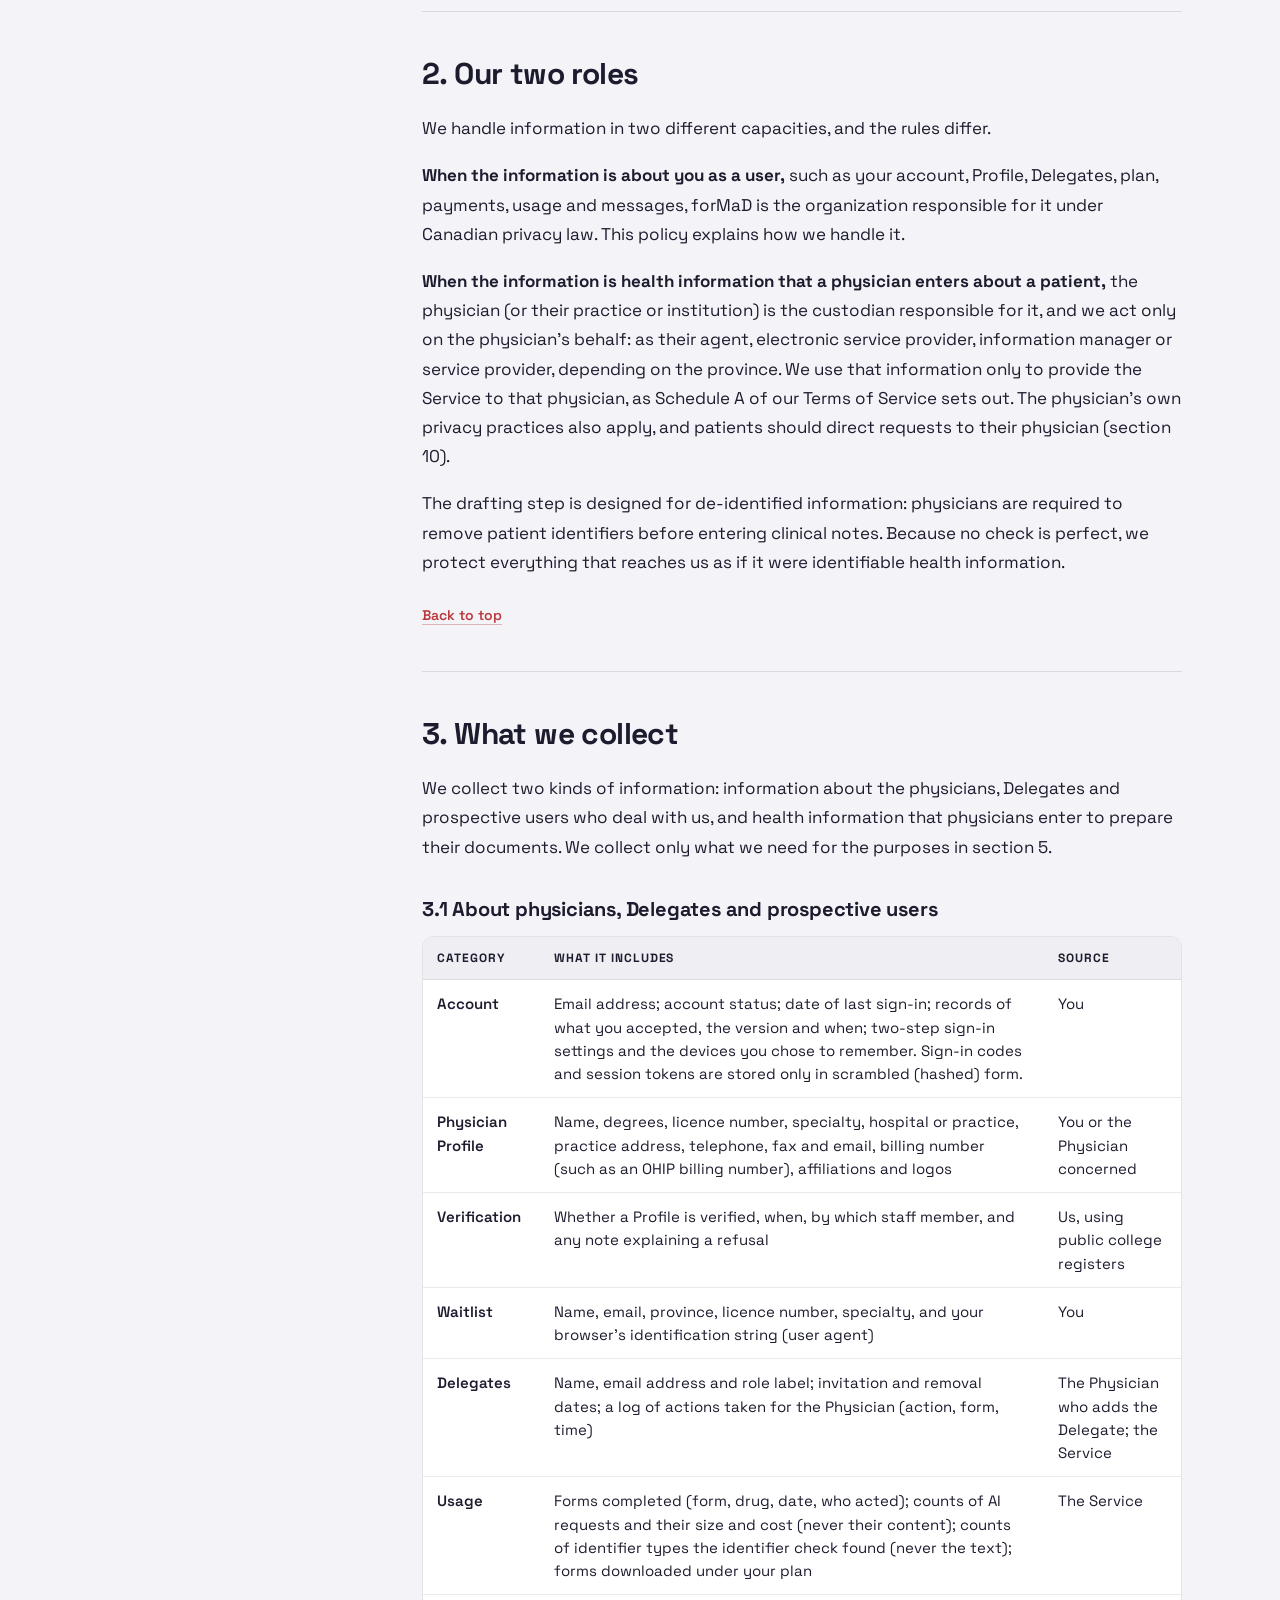
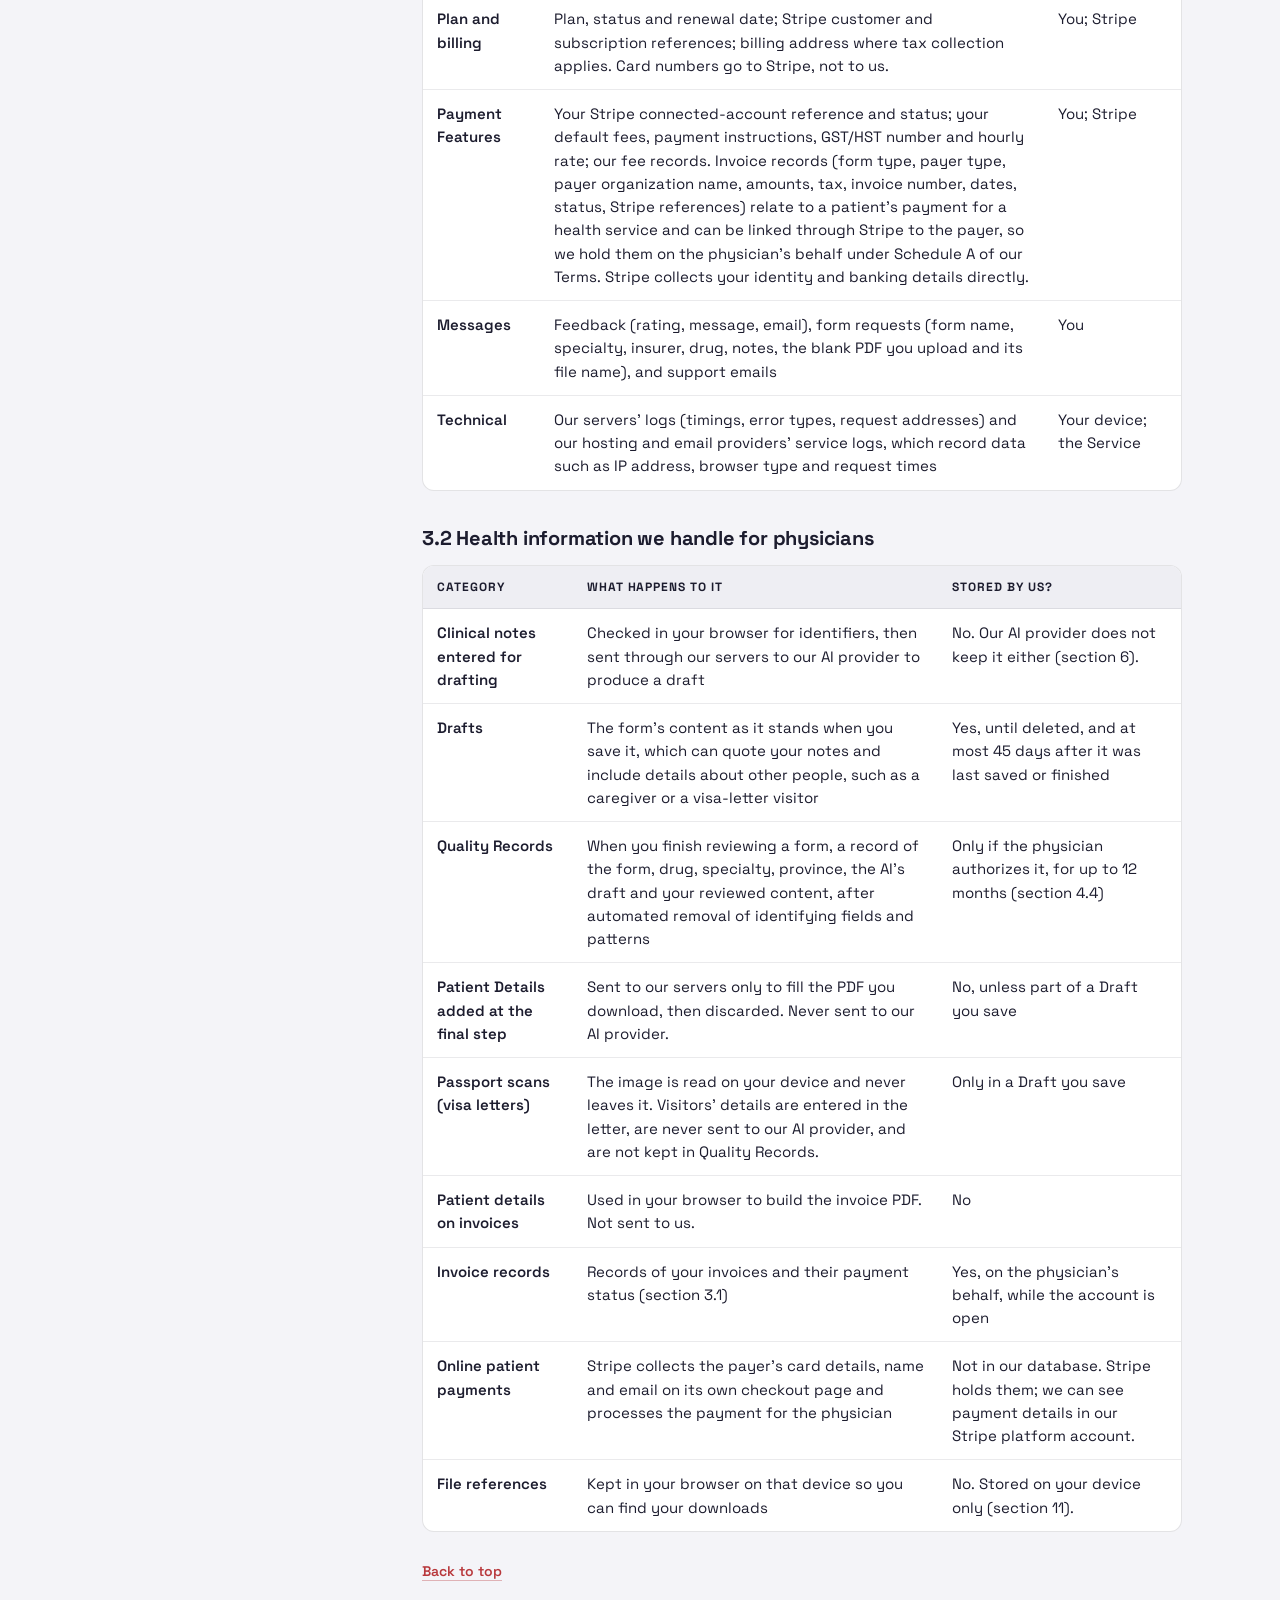
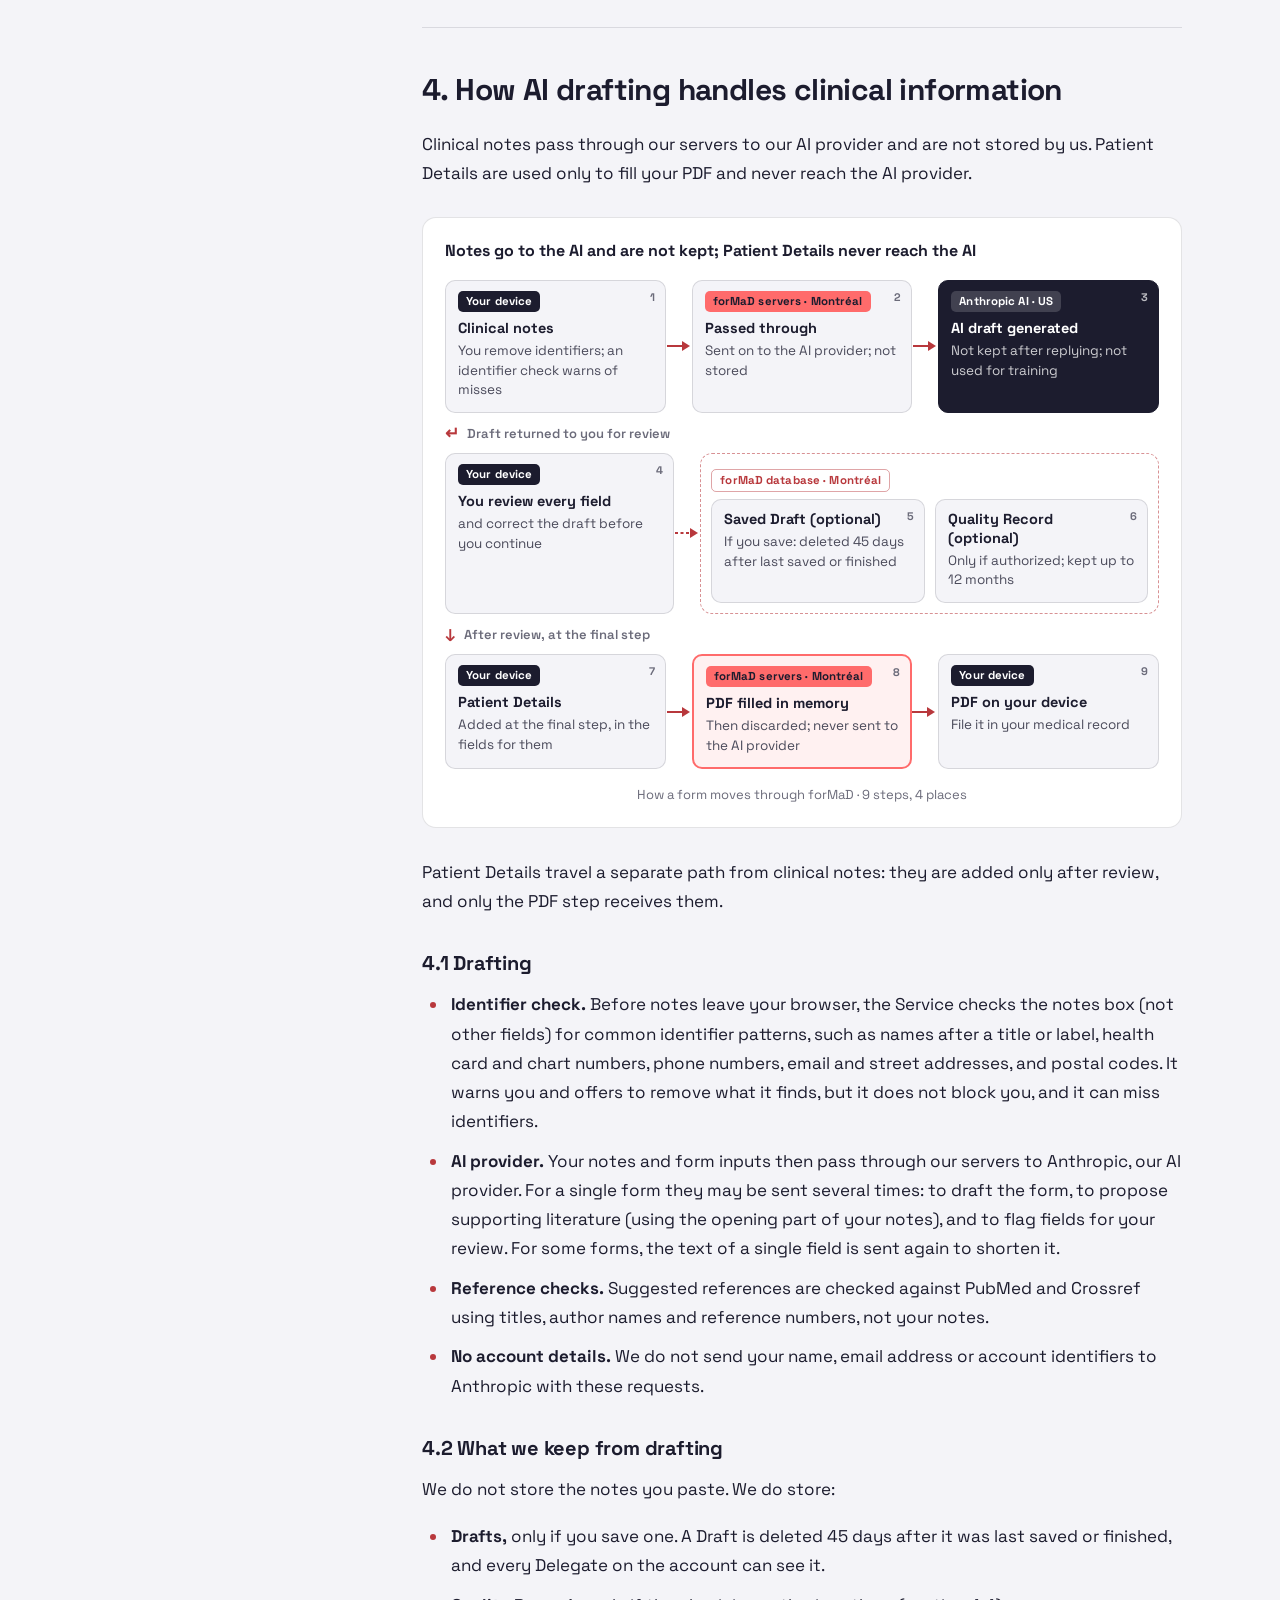
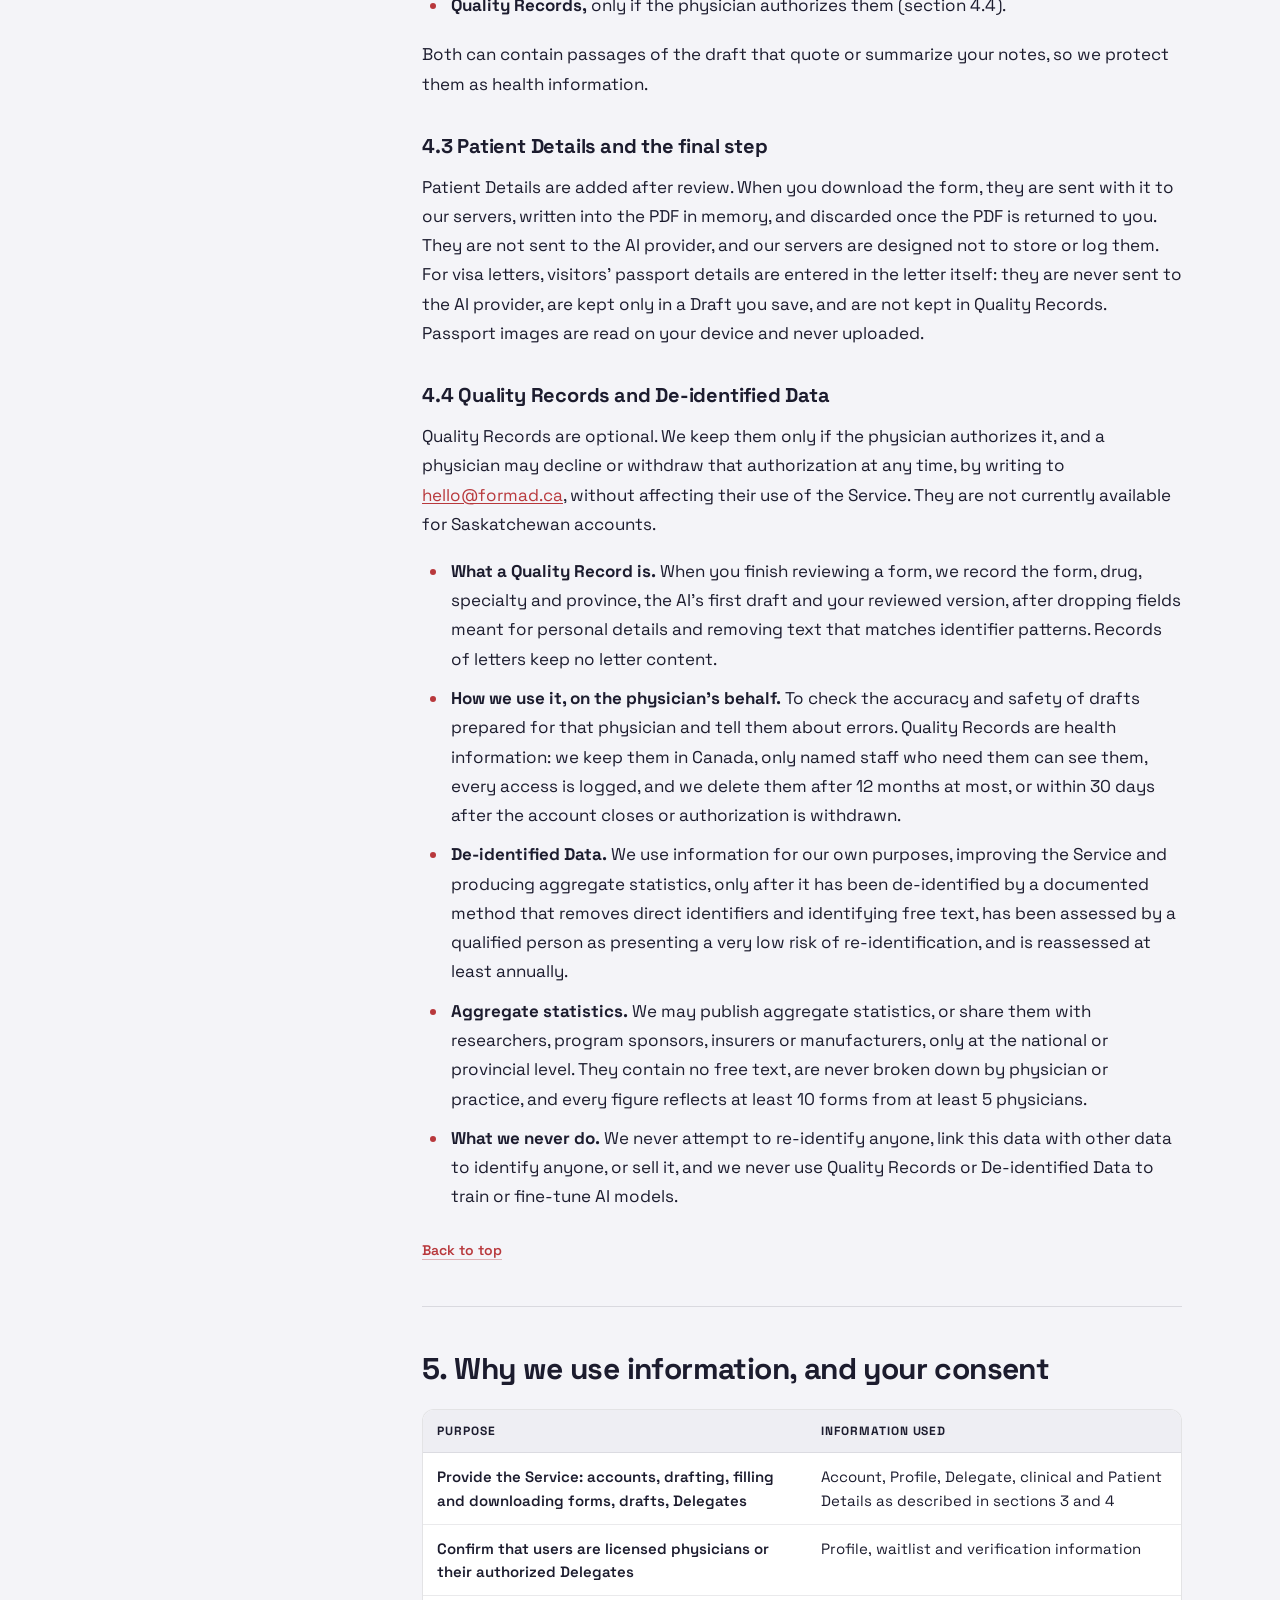
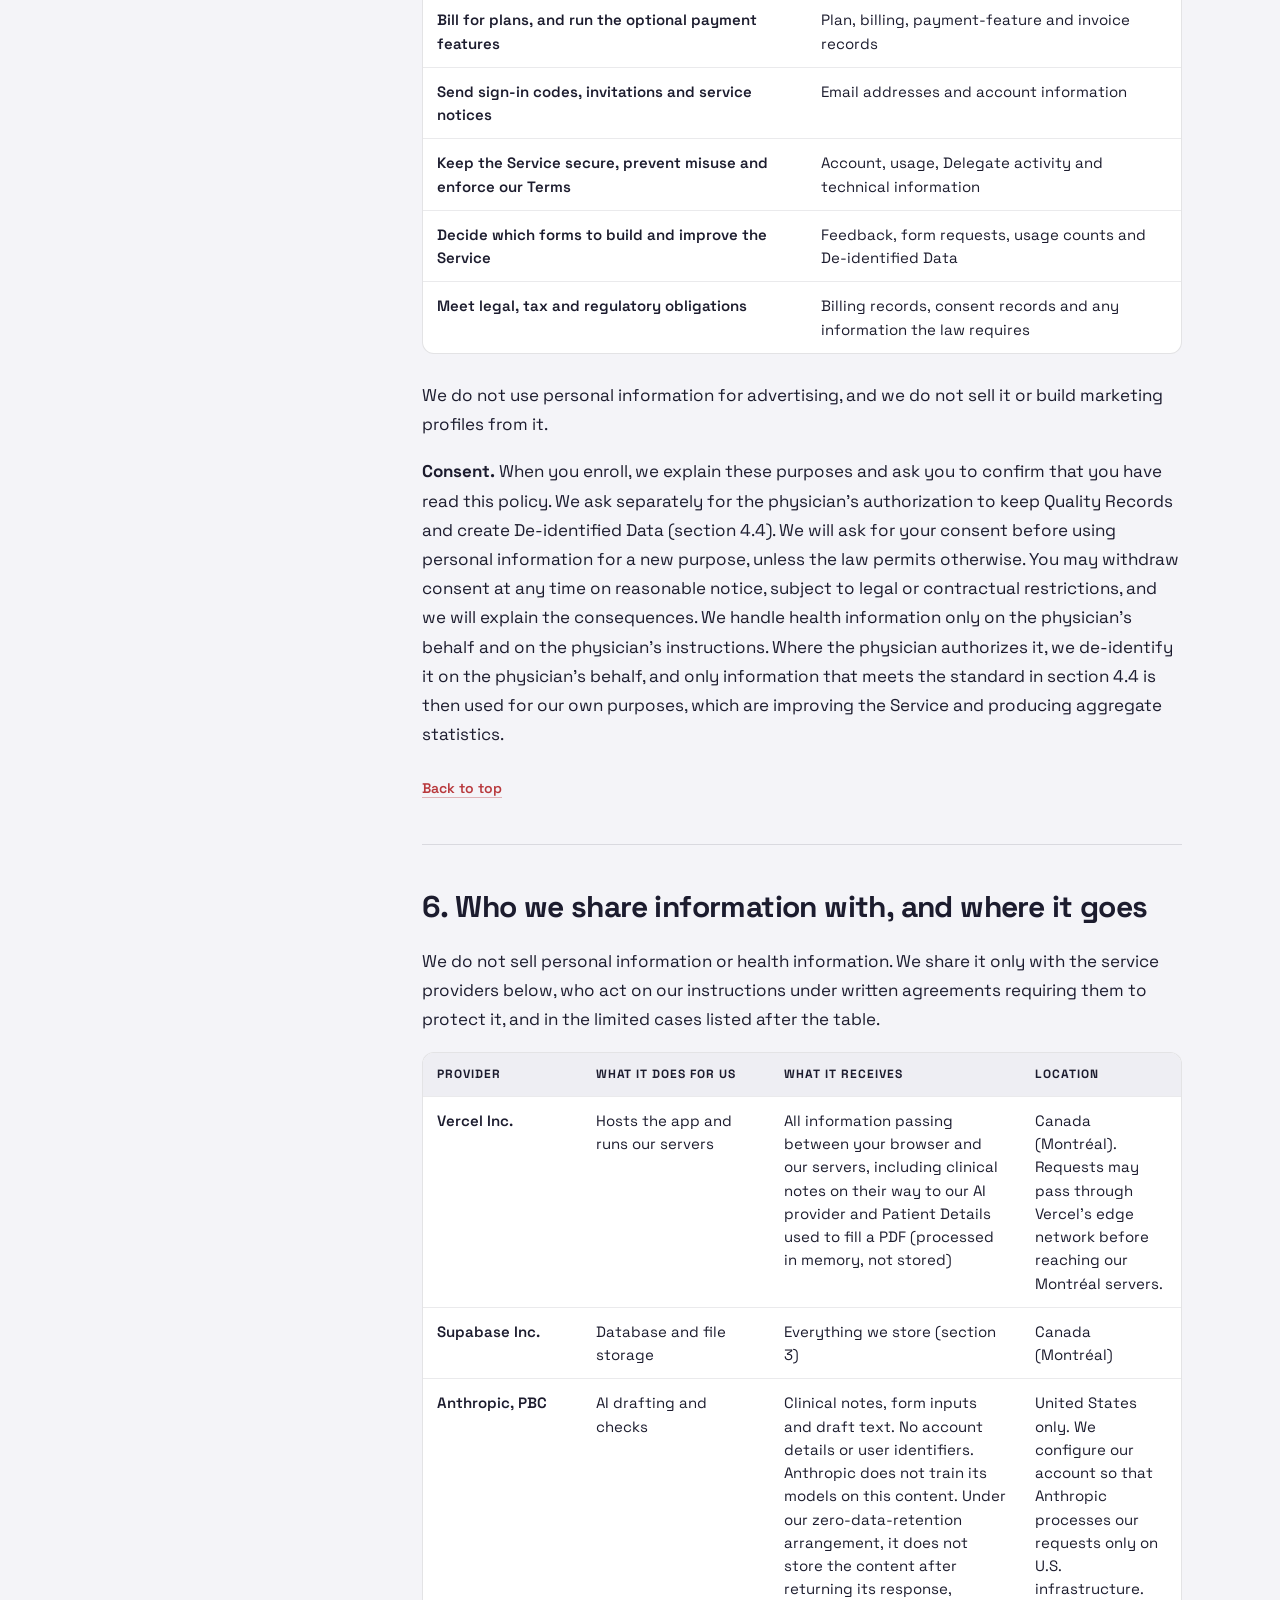
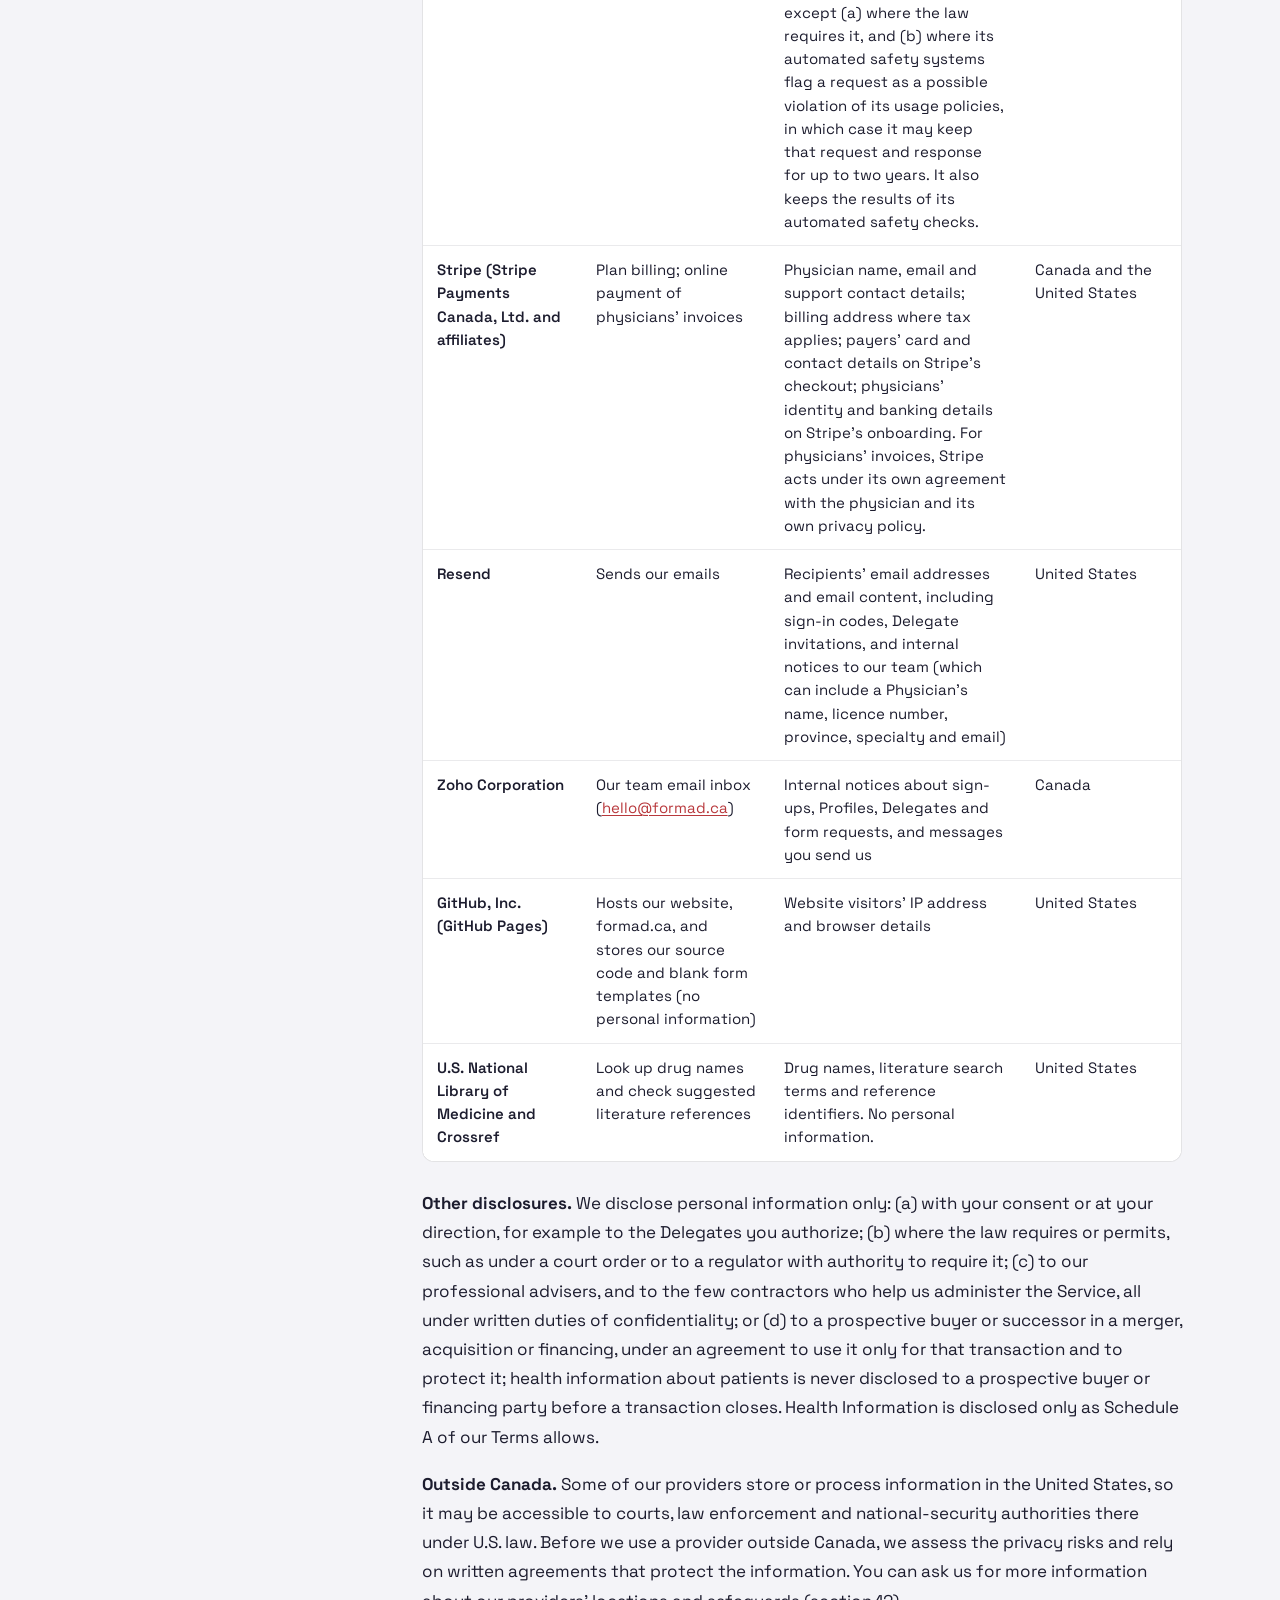
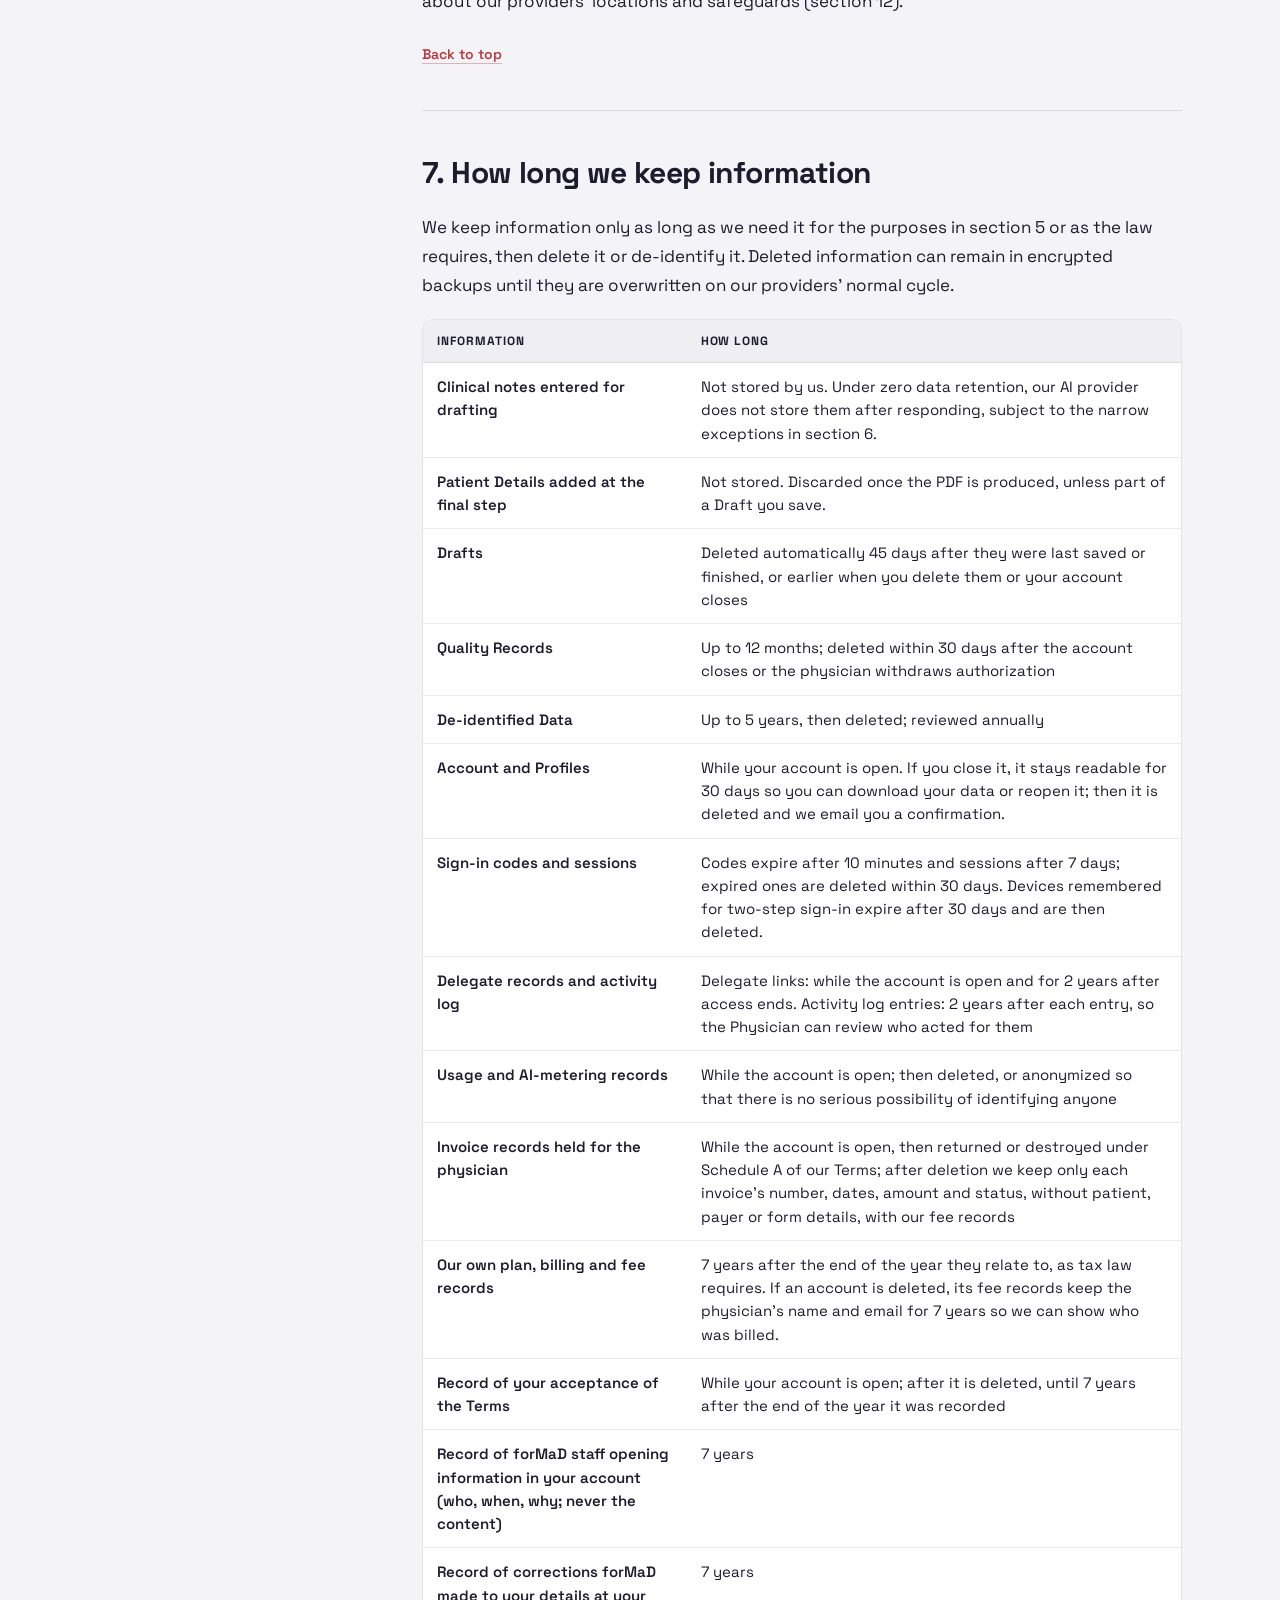
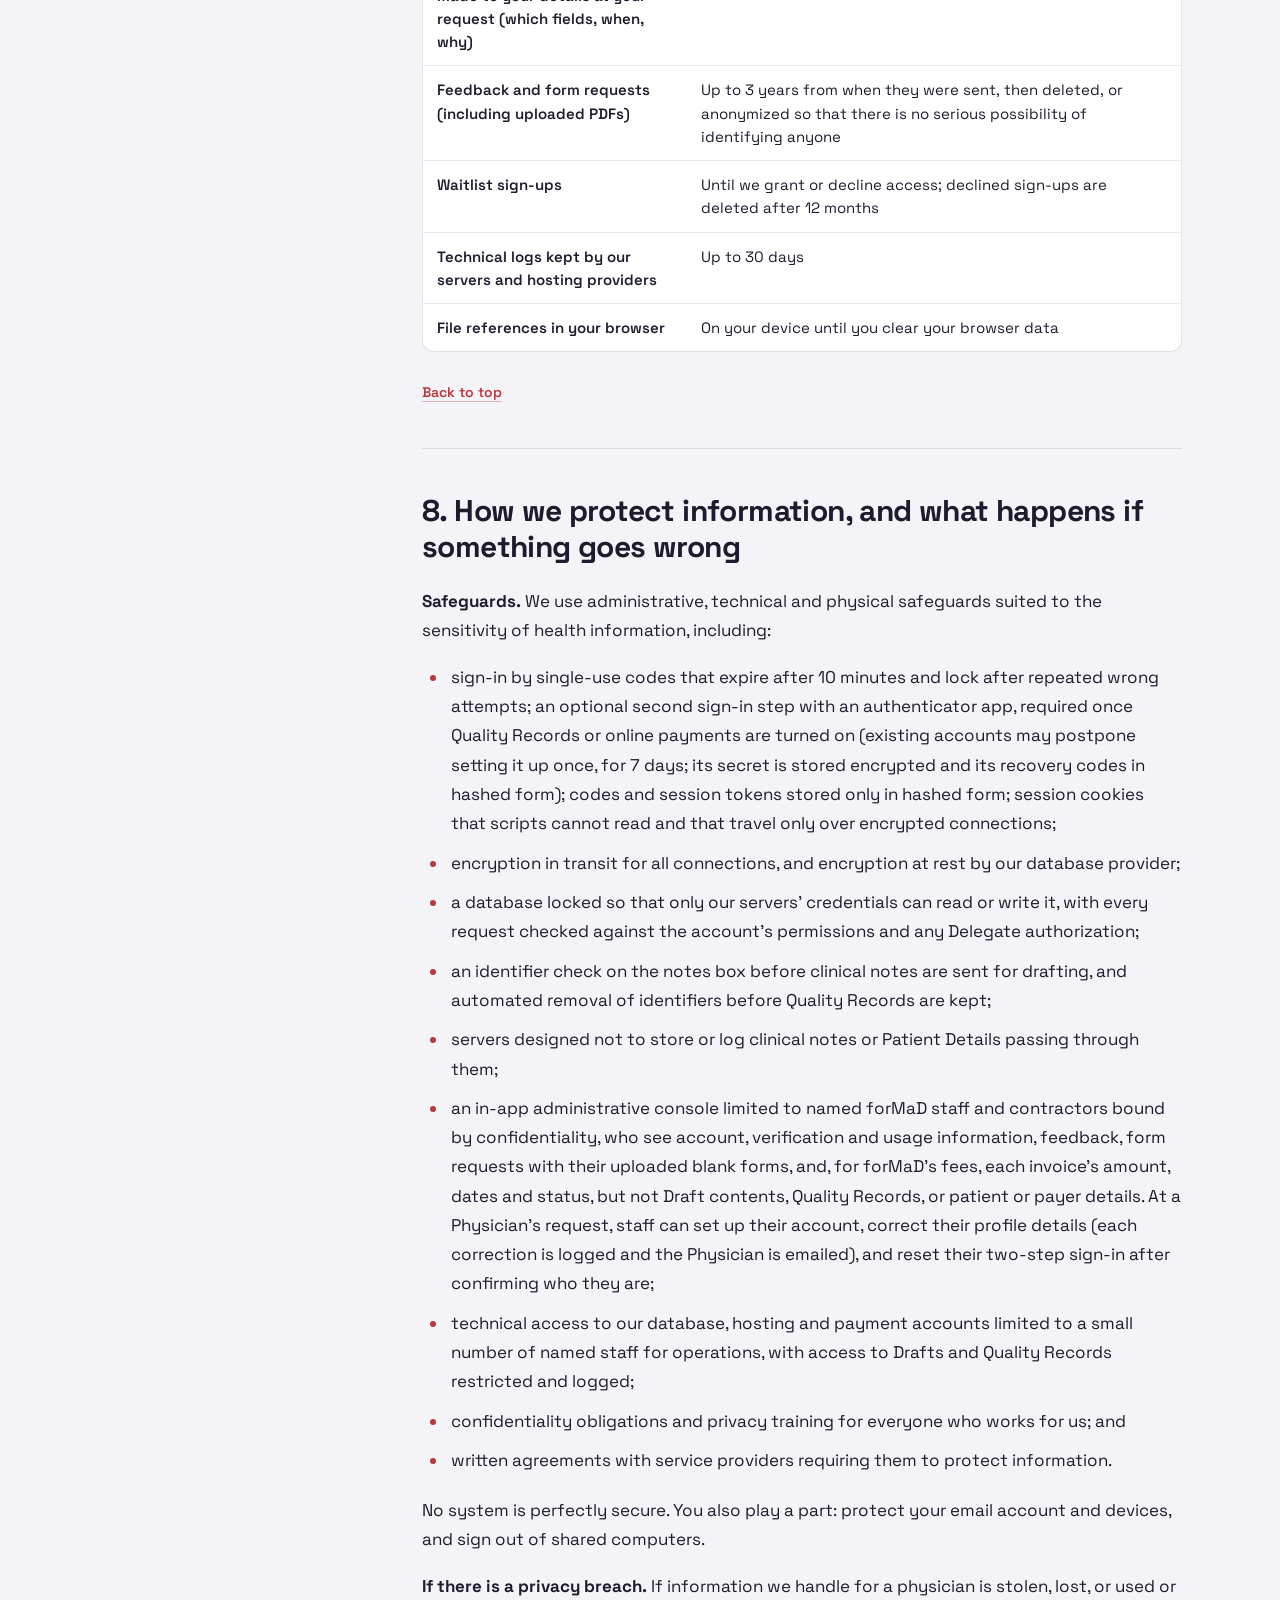
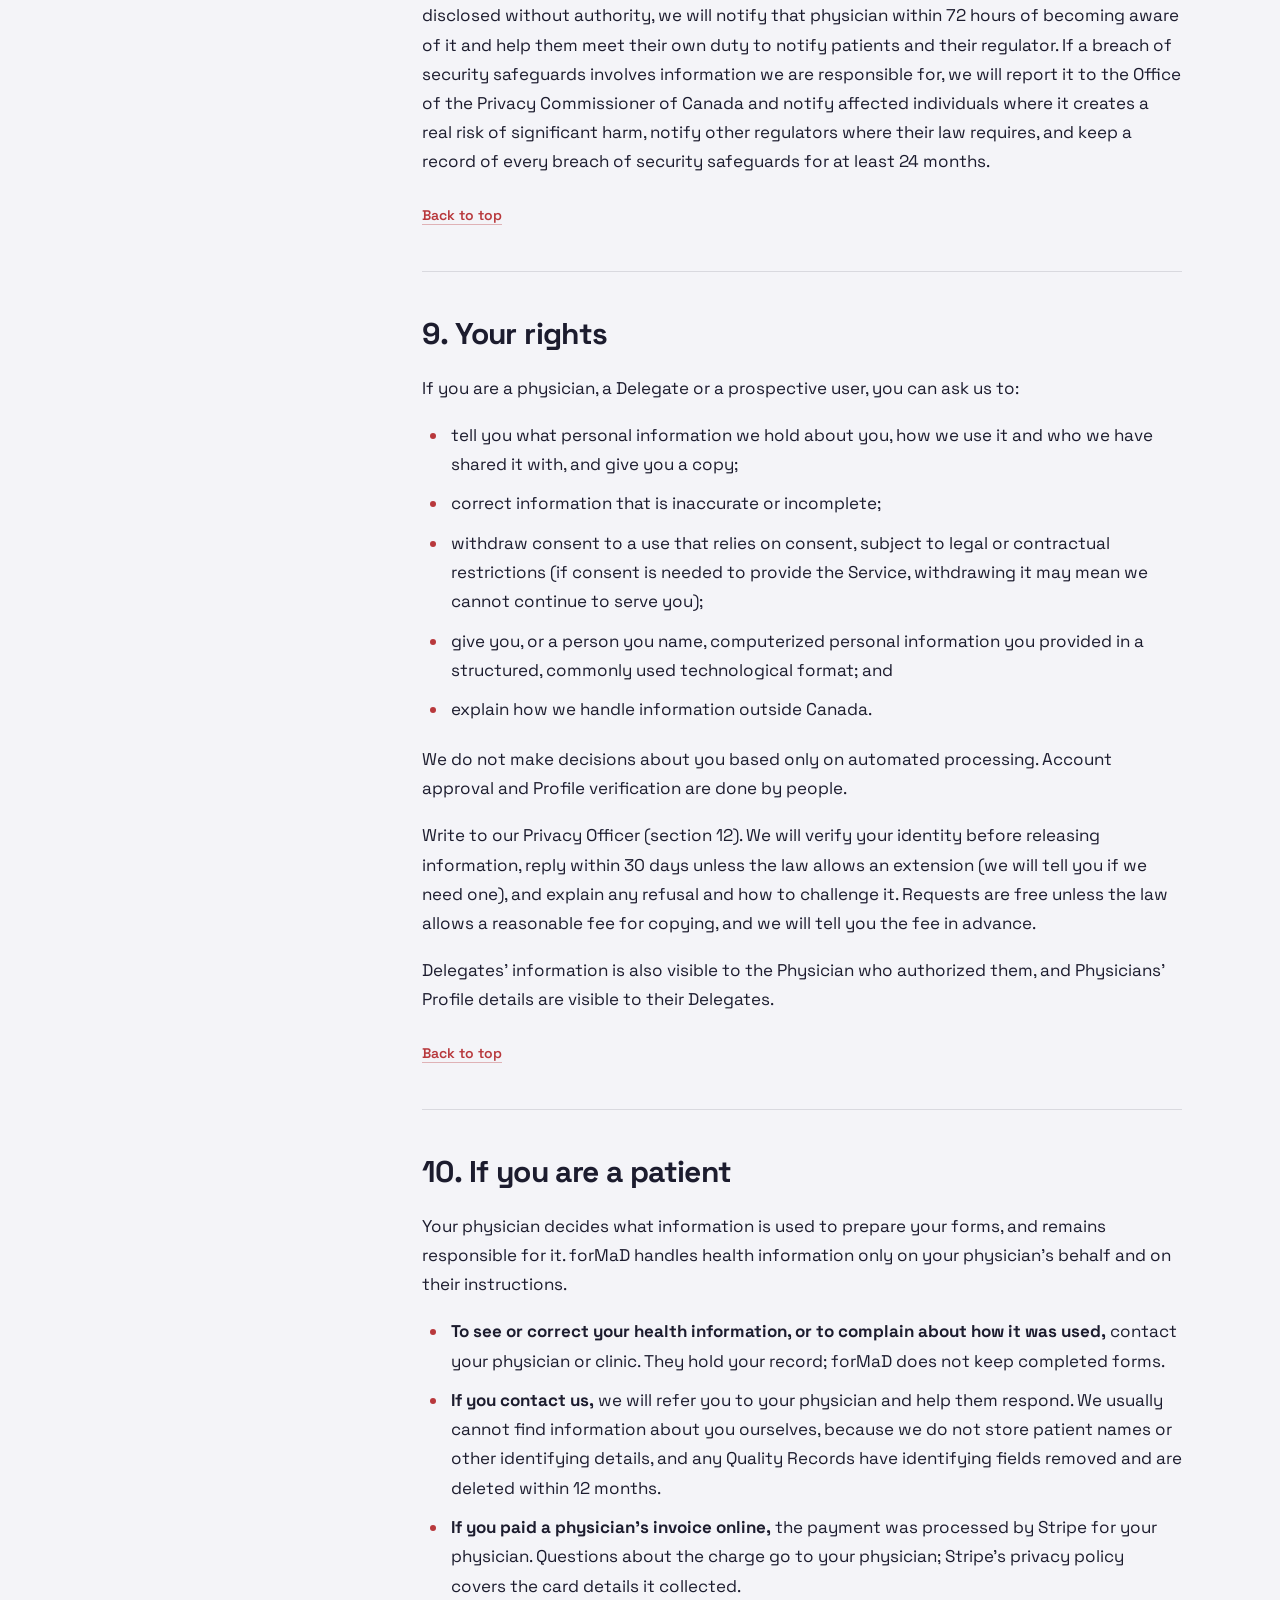
==== commit fd1a273f: "Terms and Privacy match the app; home page claims corrected Terms: one Physician per account (2.3); " ====
--- a/privacy.html
+++ b/privacy.html
@@ -771,7 +771,7 @@
 </tr>
 <tr>
 <td>GitHub, Inc. (GitHub Pages)</td>
-<td>Hosts our website, formad.ca</td>
+<td>Hosts our website, formad.ca, and stores our source code and blank form templates (no personal information)</td>
 <td>Website visitors' IP address and browser details</td>
 <td>United States</td>
 </tr>
@@ -826,7 +826,7 @@
 </tr>
 <tr>
 <td>Delegate records and activity log</td>
-<td>While the account is open and for 2 years after access ends, so the Physician can review who acted for them</td>
+<td>Delegate links: while the account is open and for 2 years after access ends. Activity log entries: 2 years after each entry, so the Physician can review who acted for them</td>
 </tr>
 <tr>
 <td>Usage and AI-metering records</td>
@@ -834,7 +834,7 @@
 </tr>
 <tr>
 <td>Invoice records held for the physician</td>
-<td>While the account is open, then returned or destroyed under Schedule A of our Terms</td>
+<td>While the account is open, then returned or destroyed under Schedule A of our Terms; after deletion we keep only each invoice's number, dates, amount and status, without patient, payer or form details, with our fee records</td>
 </tr>
 <tr>
 <td>Our own plan, billing and fee records</td>
@@ -842,15 +842,19 @@
 </tr>
 <tr>
 <td>Record of your acceptance of the Terms</td>
-<td>7 years after your account closes</td>
+<td>While your account is open; after it is deleted, until 7 years after the end of the year it was recorded</td>
 </tr>
 <tr>
 <td>Record of forMaD staff opening information in your account (who, when, why; never the content)</td>
 <td>7 years</td>
 </tr>
 <tr>
+<td>Record of corrections forMaD made to your details at your request (which fields, when, why)</td>
+<td>7 years</td>
+</tr>
+<tr>
 <td>Feedback and form requests (including uploaded PDFs)</td>
-<td>Up to 3 years, then deleted, or anonymized so that there is no serious possibility of identifying anyone</td>
+<td>Up to 3 years from when they were sent, then deleted, or anonymized so that there is no serious possibility of identifying anyone</td>
 </tr>
 <tr>
 <td>Waitlist sign-ups</td>
@@ -869,12 +873,12 @@
 <p class="to-top"><a href="#top">Back to top</a></p></section><section aria-labelledby="section-8-h" class="doc-sec" id="section-8"><h2 id="section-8-h">8. How we protect information, and what happens if something goes wrong</h2>
 <p><strong>Safeguards.</strong> We use administrative, technical and physical safeguards suited to the sensitivity of health information, including:</p>
 <ul>
-<li><p>sign-in by single-use codes that expire after 10 minutes and lock after repeated wrong attempts; an optional second sign-in step with an authenticator app, required once Quality Records or online payments are turned on (its secret is stored encrypted and its recovery codes in hashed form); codes and session tokens stored only in hashed form; session cookies that scripts cannot read and that travel only over encrypted connections;</p></li>
+<li><p>sign-in by single-use codes that expire after 10 minutes and lock after repeated wrong attempts; an optional second sign-in step with an authenticator app, required once Quality Records or online payments are turned on (existing accounts may postpone setting it up once, for 7 days; its secret is stored encrypted and its recovery codes in hashed form); codes and session tokens stored only in hashed form; session cookies that scripts cannot read and that travel only over encrypted connections;</p></li>
 <li><p>encryption in transit for all connections, and encryption at rest by our database provider;</p></li>
 <li><p>a database locked so that only our servers' credentials can read or write it, with every request checked against the account's permissions and any Delegate authorization;</p></li>
 <li><p>an identifier check on the notes box before clinical notes are sent for drafting, and automated removal of identifiers before Quality Records are kept;</p></li>
 <li><p>servers designed not to store or log clinical notes or Patient Details passing through them;</p></li>
-<li><p>an in-app administrative console limited to named forMaD staff and contractors bound by confidentiality, who see account, verification and usage information, feedback, and form requests with their uploaded blank forms, but not Draft contents, Quality Records or invoice details;</p></li>
+<li><p>an in-app administrative console limited to named forMaD staff and contractors bound by confidentiality, who see account, verification and usage information, feedback, form requests with their uploaded blank forms, and, for forMaD's fees, each invoice's amount, dates and status, but not Draft contents, Quality Records, or patient or payer details. At a Physician's request, staff can set up their account, correct their profile details (each correction is logged and the Physician is emailed), and reset their two-step sign-in after confirming who they are;</p></li>
 <li><p>technical access to our database, hosting and payment accounts limited to a small number of named staff for operations, with access to Drafts and Quality Records restricted and logged;</p></li>
 <li><p>confidentiality obligations and privacy training for everyone who works for us; and</p></li>
 <li><p>written agreements with service providers requiring them to protect information.</p></li>
@@ -919,6 +923,11 @@
 <td>7 days, or until you sign out</td>
 </tr>
 <tr>
+<td>formad_device cookie</td>
+<td>Remembers a device you chose to trust for two-step sign-in, so you are not asked for a code on it. Secure and not readable by scripts.</td>
+<td>30 days, or until you remove the device</td>
+</tr>
+<tr>
 <td>Acting-for setting (browser storage)</td>
 <td>Remembers which Physician a Delegate is working for</td>
 <td>Until changed or cleared</td>
@@ -937,7 +946,7 @@
 </table></div>
 <p>The app and our website serve their own fonts, so loading a page does not send your IP address to Google or another font provider. When you pay or set up payments, Stripe's own pages may set Stripe's cookies under Stripe's privacy policy.</p>
 <p><strong>On shared computers,</strong> sign out when you finish and clear the browser's stored data, because file references stay on the device.</p>
-<p><strong>Emails.</strong> We send service emails: sign-in codes; Delegate invitations, and account invitations when you ask us to set up your account, that identify forMaD and the inviting Physician; forMaD fee statements and payment notices; and confirmation when a closed account's data has been deleted. Stripe sends plan receipts and invoices. We do not send marketing emails. If we start, we will ask for your consent first, and every message will include a way to unsubscribe, as Canada's anti-spam law requires.</p>
+<p><strong>Emails.</strong> We send service emails: sign-in codes; Delegate invitations, and account invitations when you ask us to set up your account, that identify forMaD and the inviting Physician; forMaD fee statements and payment notices; notices of corrections we made to your details at your request; and confirmation when a closed account's data has been deleted. Stripe sends plan receipts and invoices. We do not send marketing emails. If we start, we will ask for your consent first, and every message will include a way to unsubscribe, as Canada's anti-spam law requires.</p>
 <p class="to-top"><a href="#top">Back to top</a></p></section><section aria-labelledby="section-12-h" class="doc-sec" id="section-12"><h2 id="section-12-h">12. Changes, contact and complaints</h2>
 <p><strong>Changes to this policy.</strong> We will post any change here with a new effective date. If a change is material, for example a new purpose, a new category of service provider receiving health information, or a new country where information is stored, we will tell you by email or in the app at least 30 days before it takes effect, and ask for your consent again where the law requires.</p>
 <p><strong>Privacy Officer.</strong> Our Privacy Officer is accountable for our compliance with this policy and with privacy law.</p>
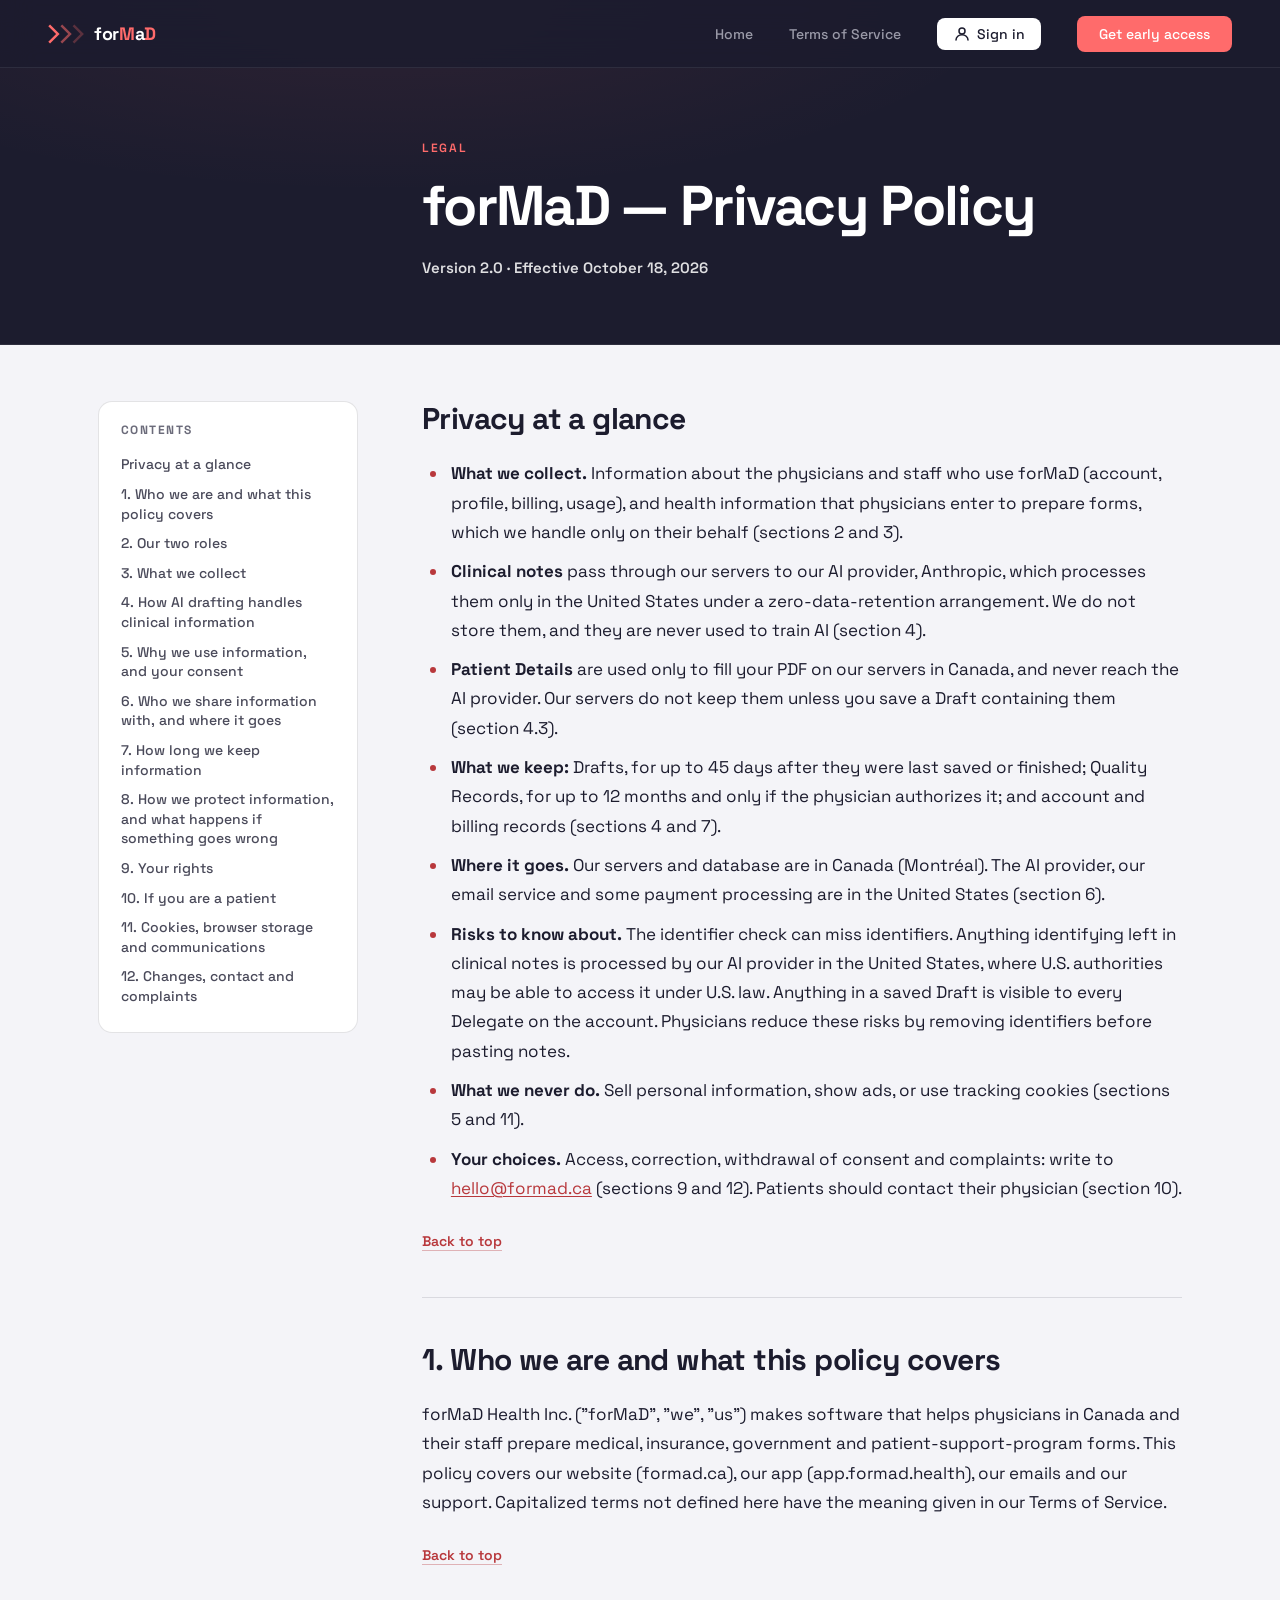
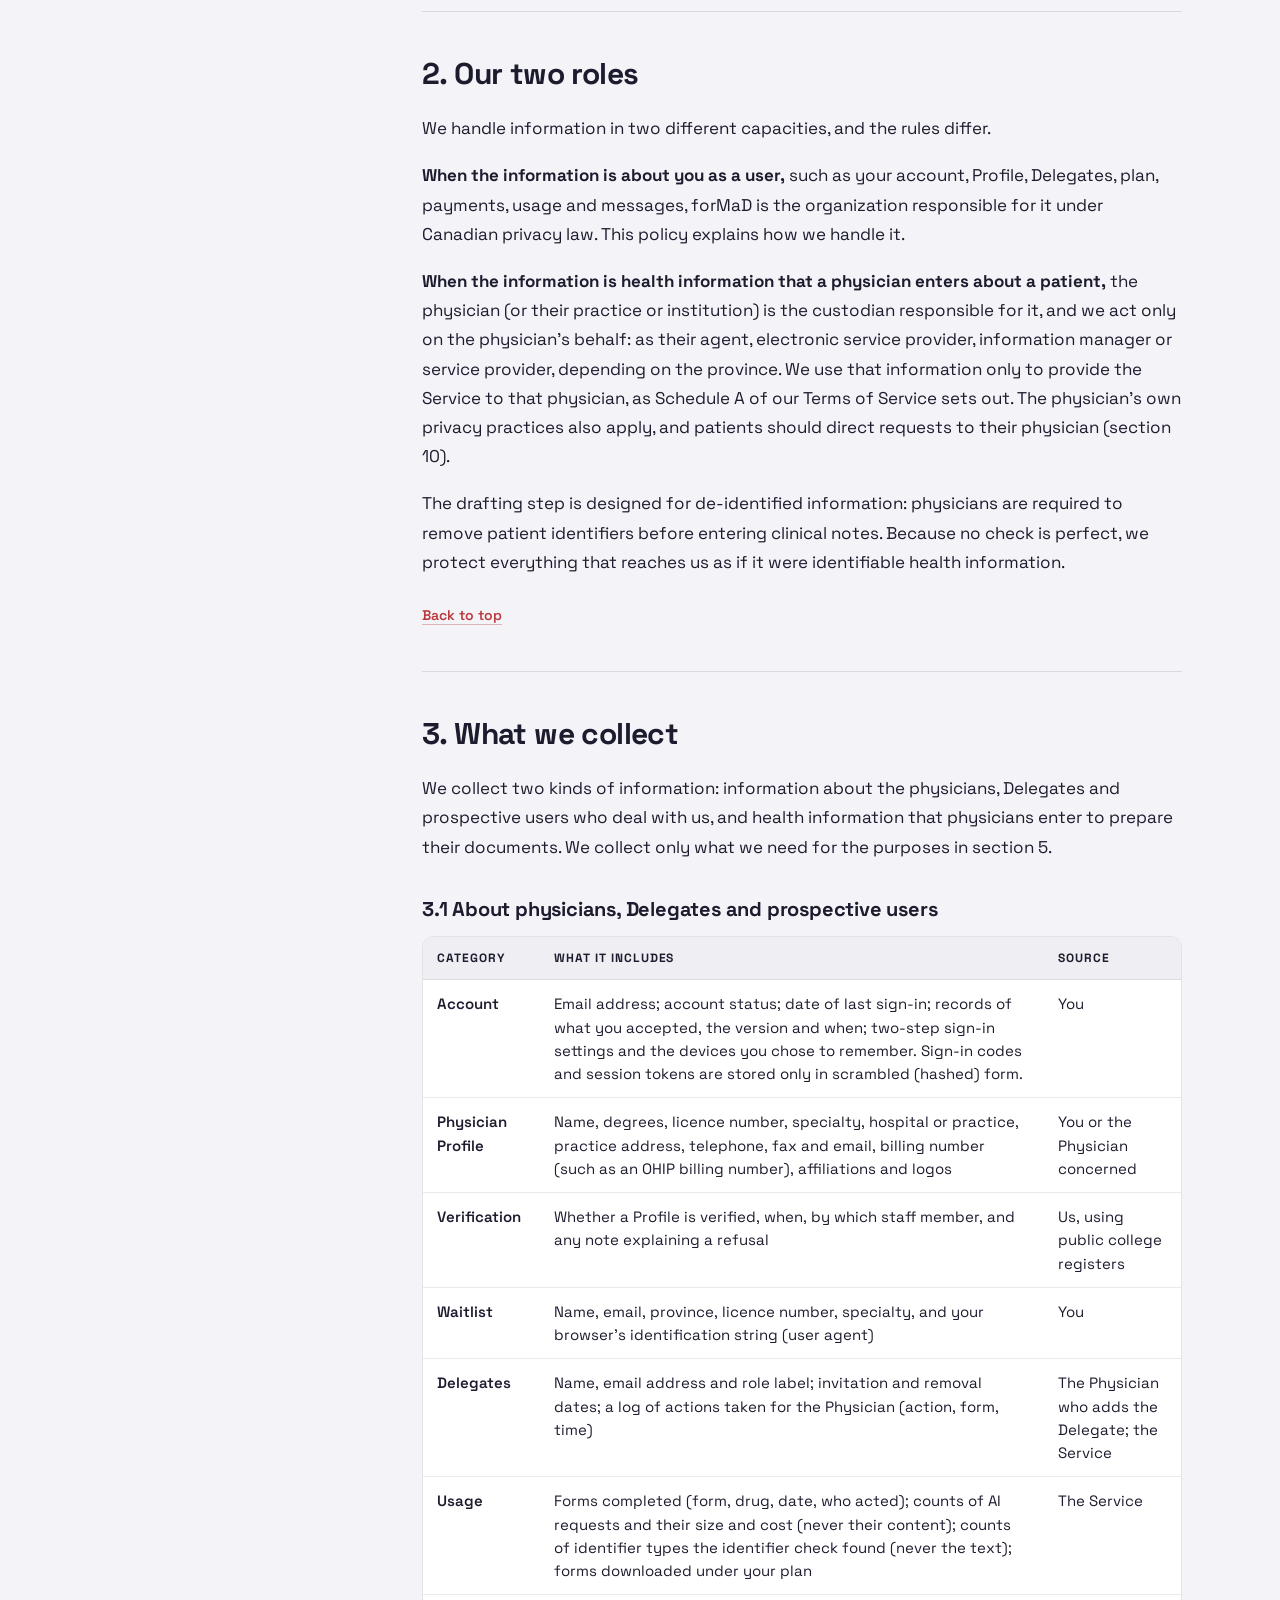
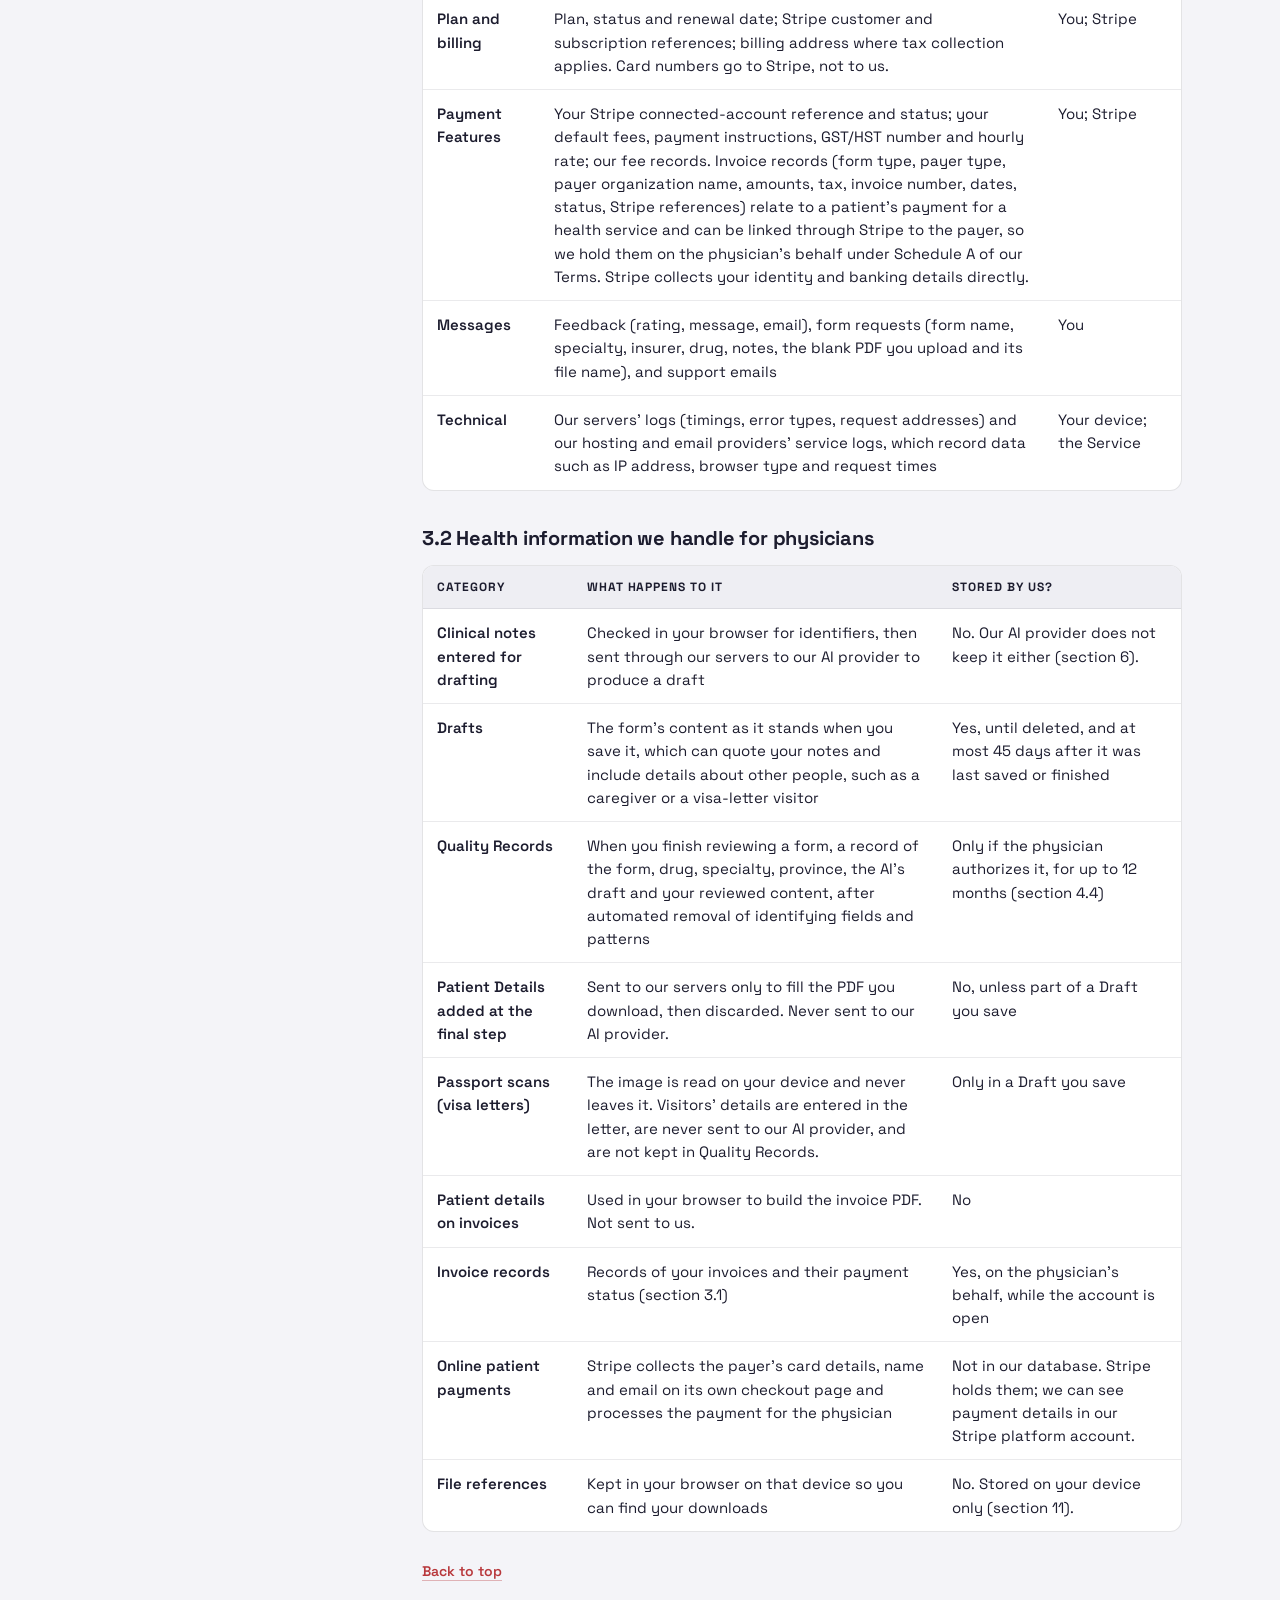
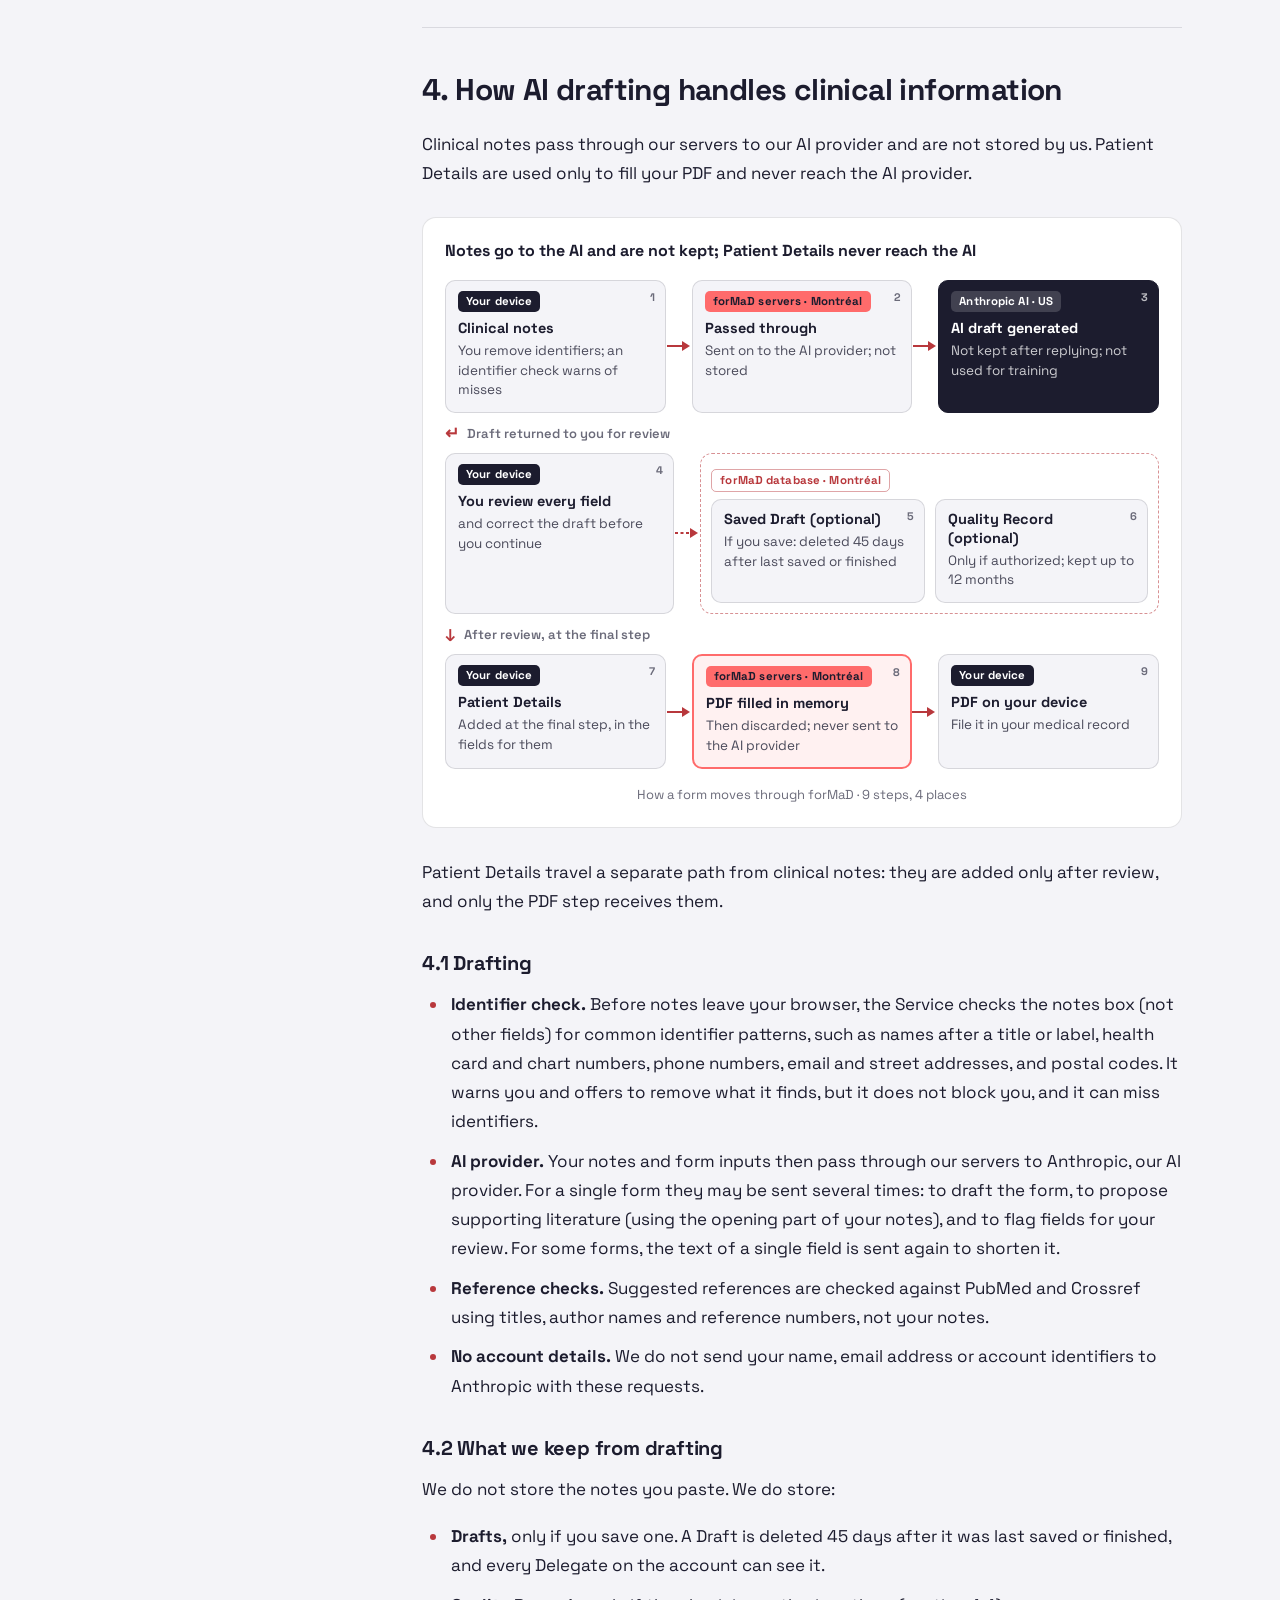
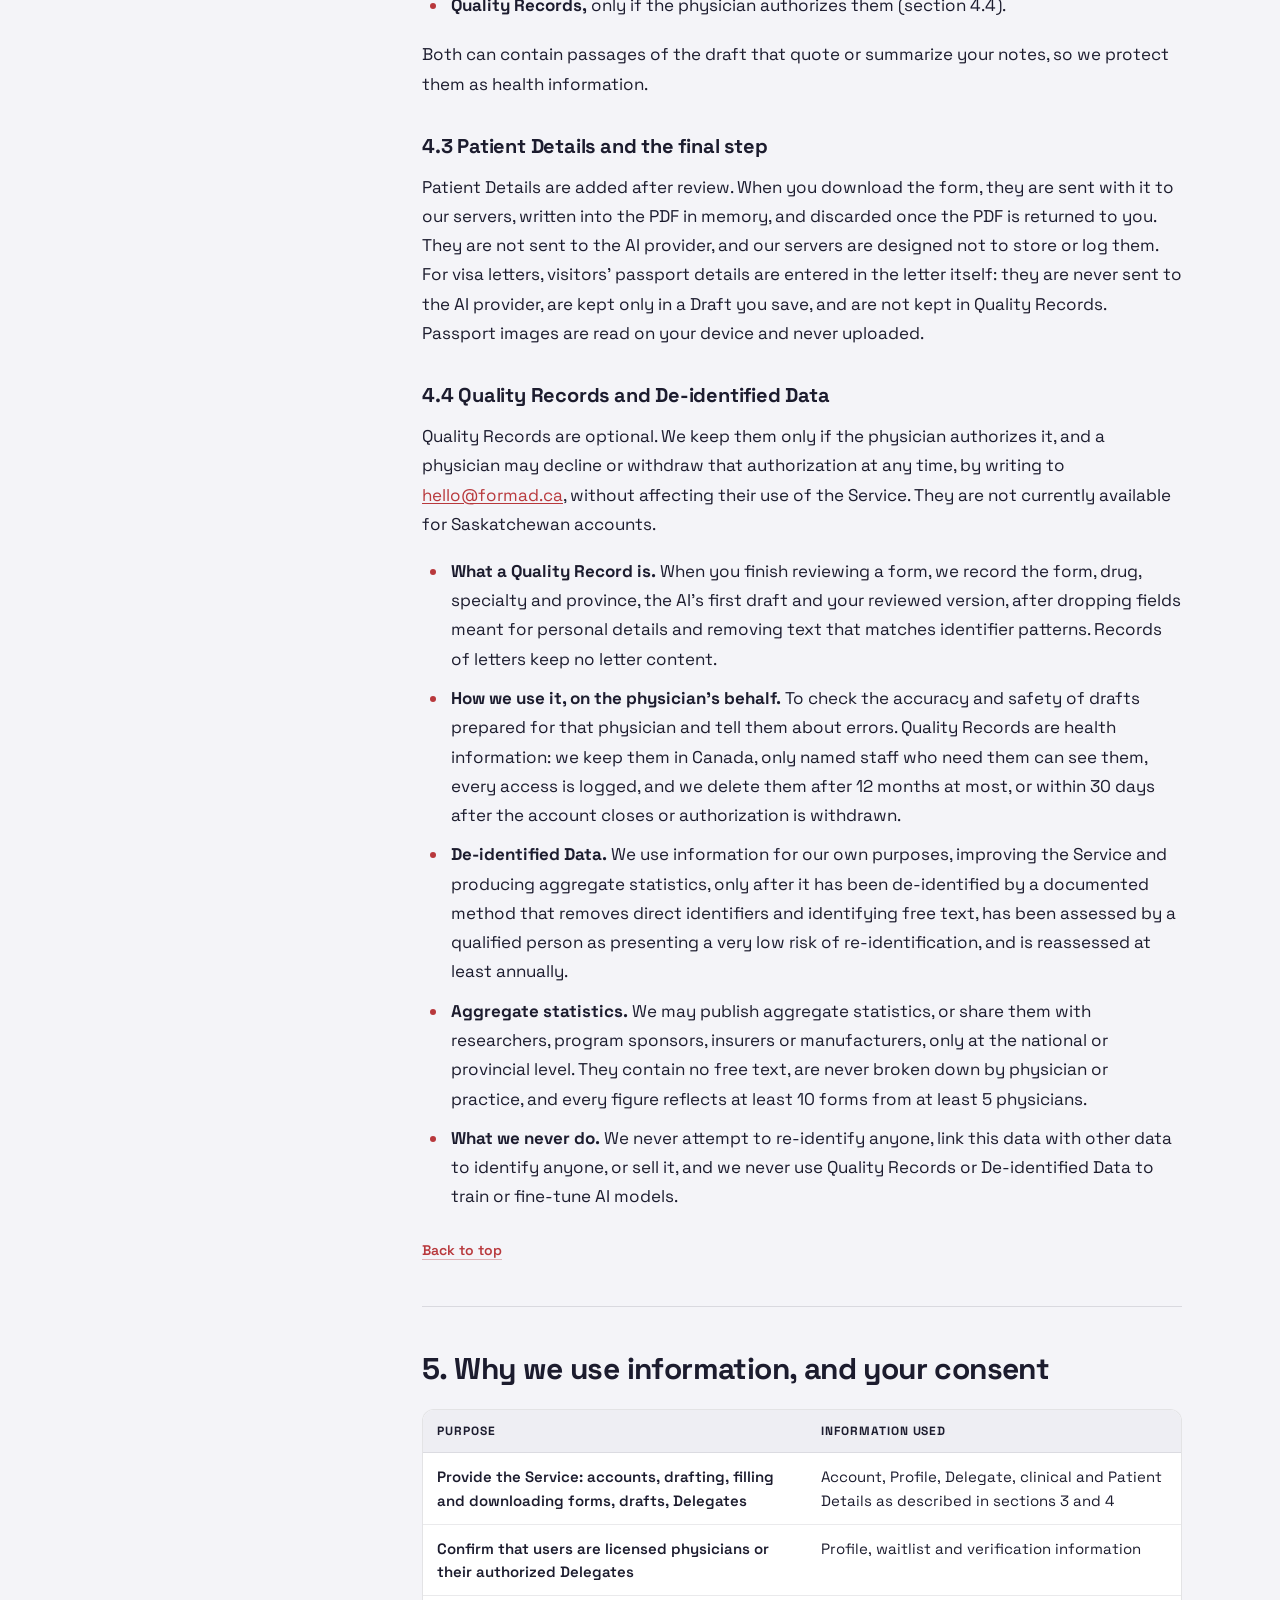
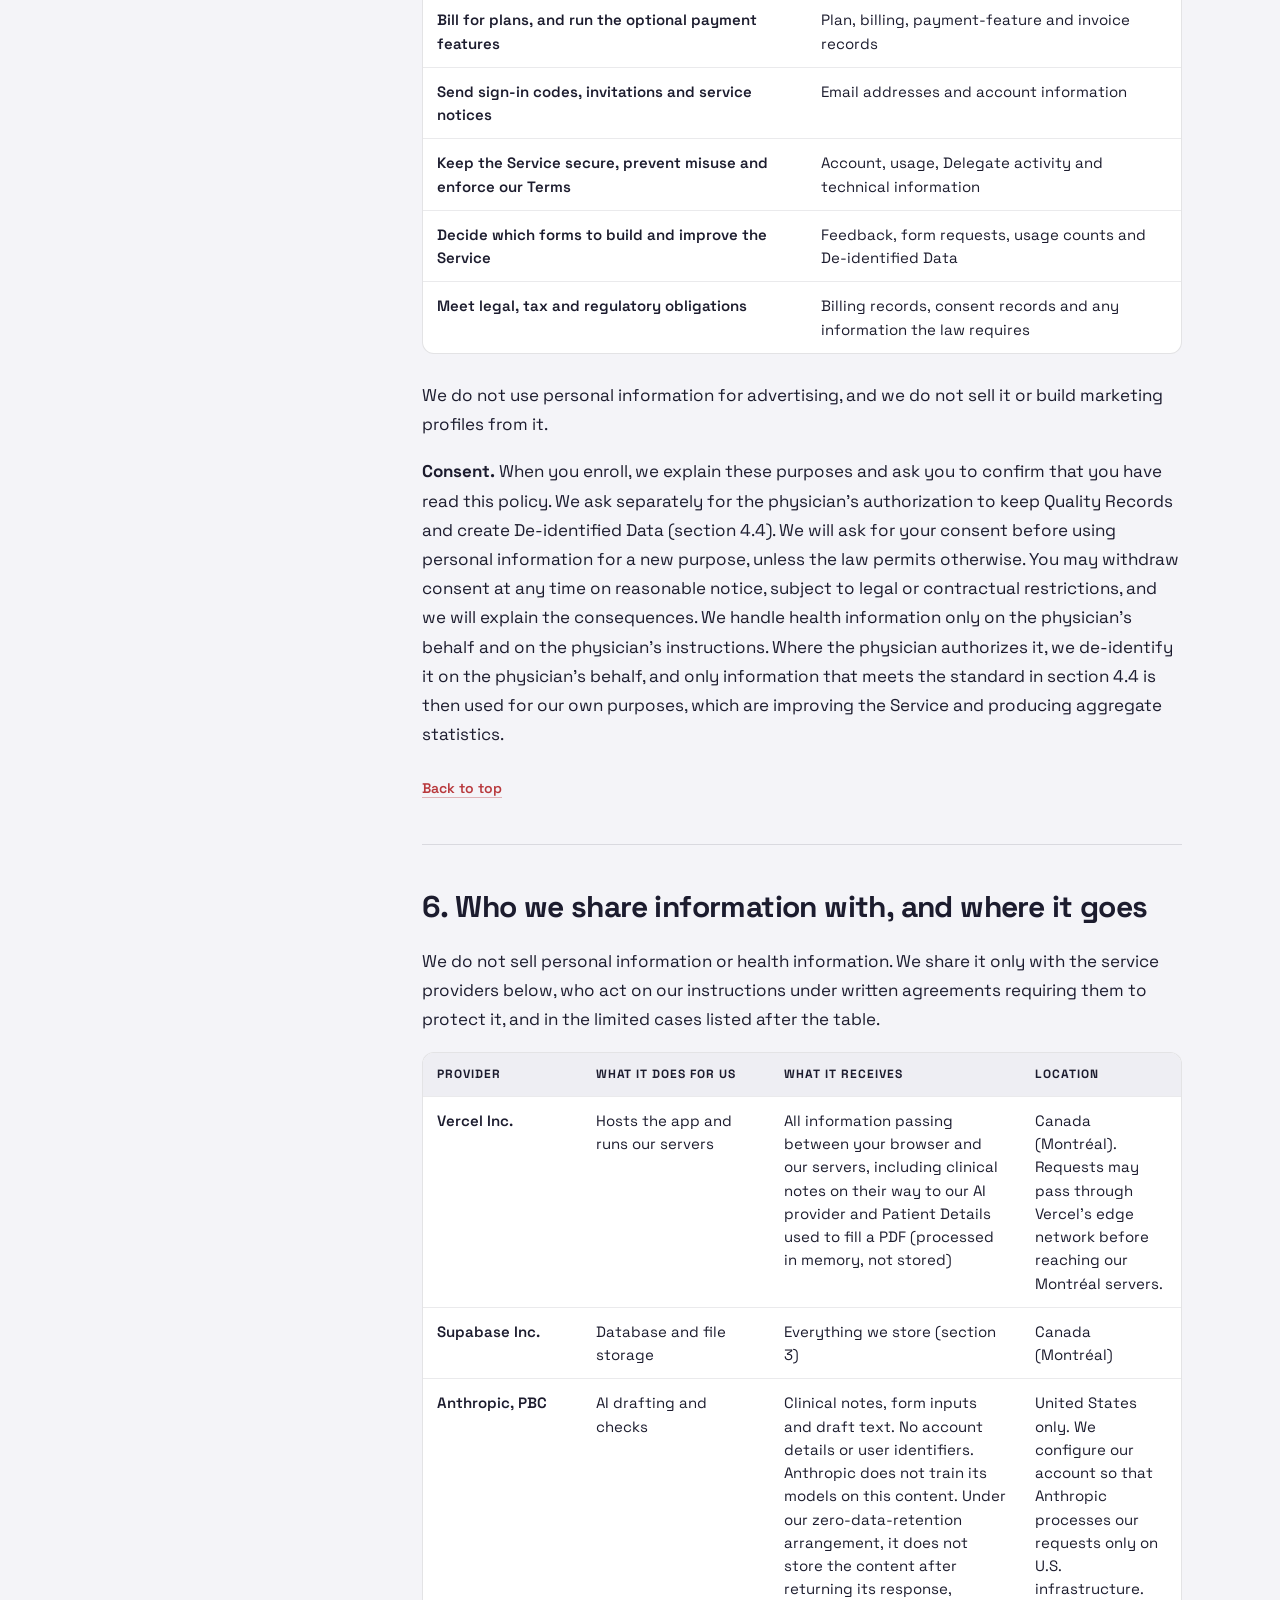
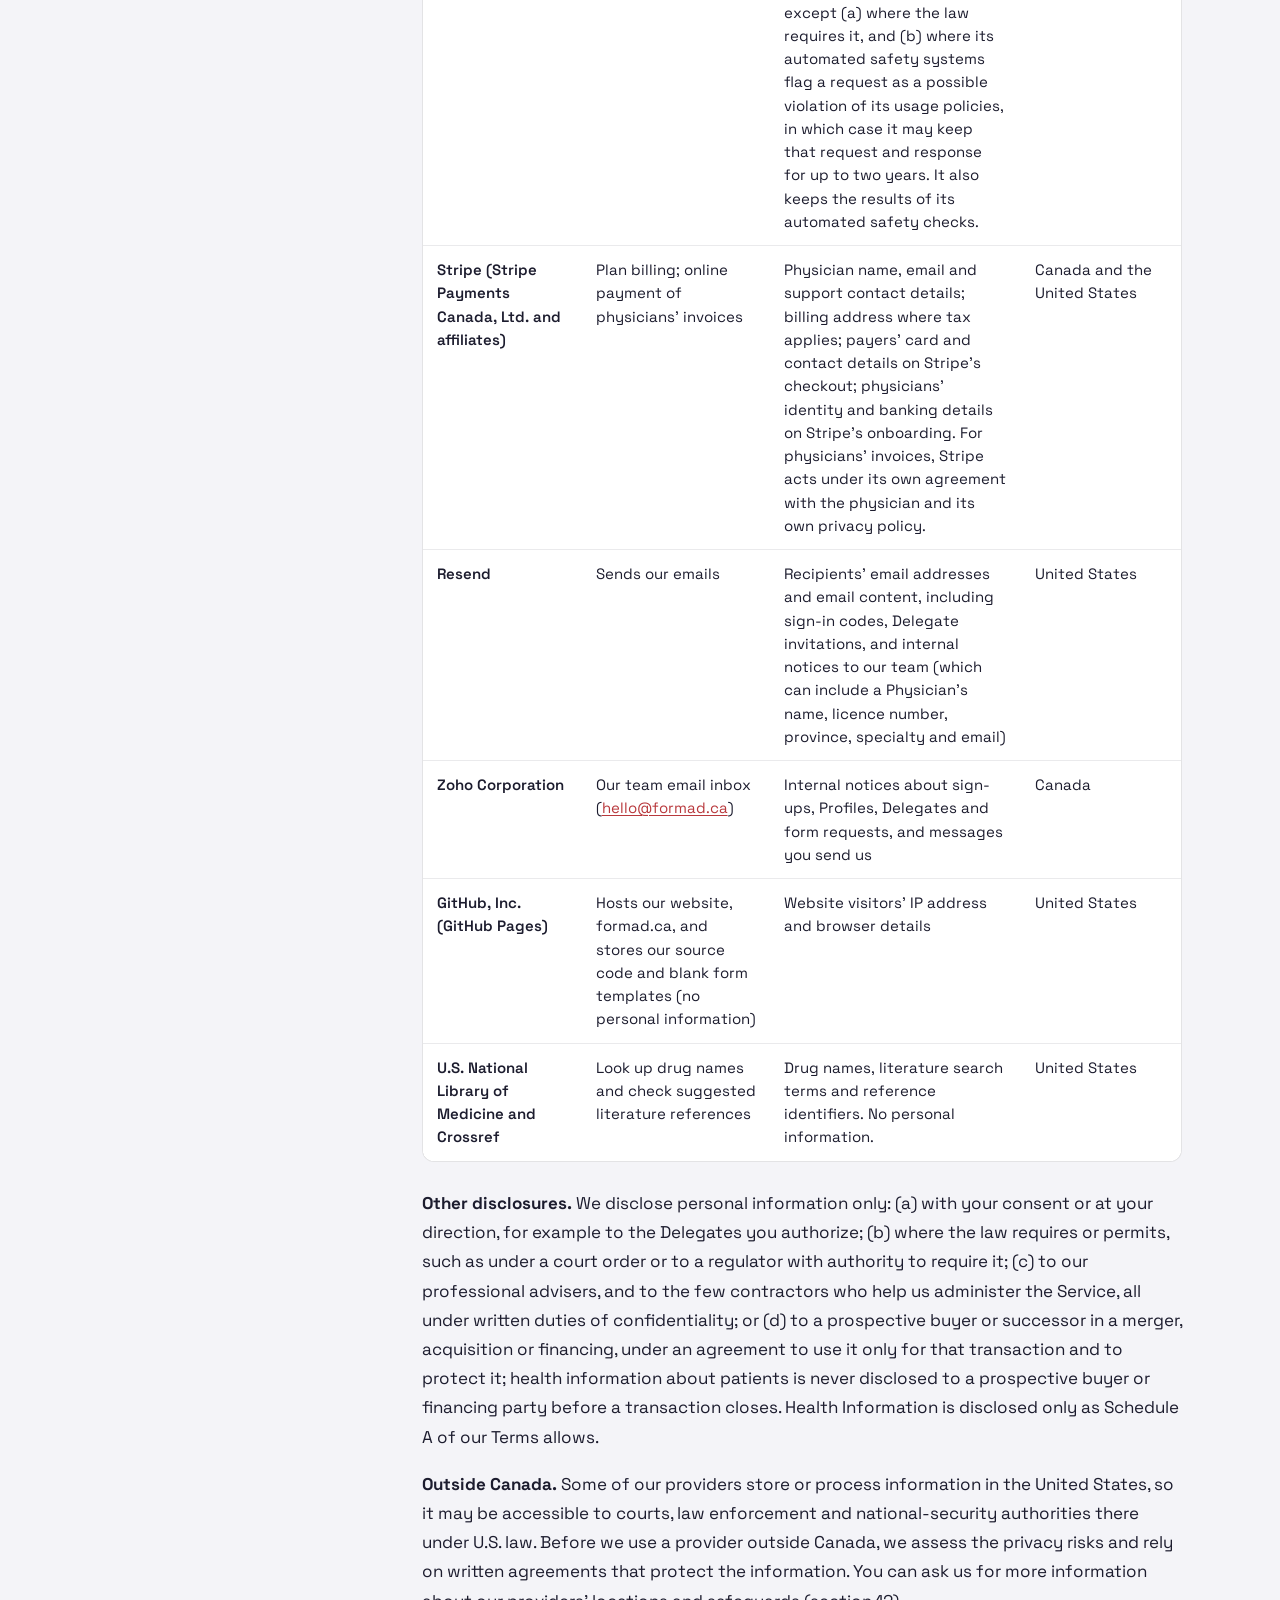
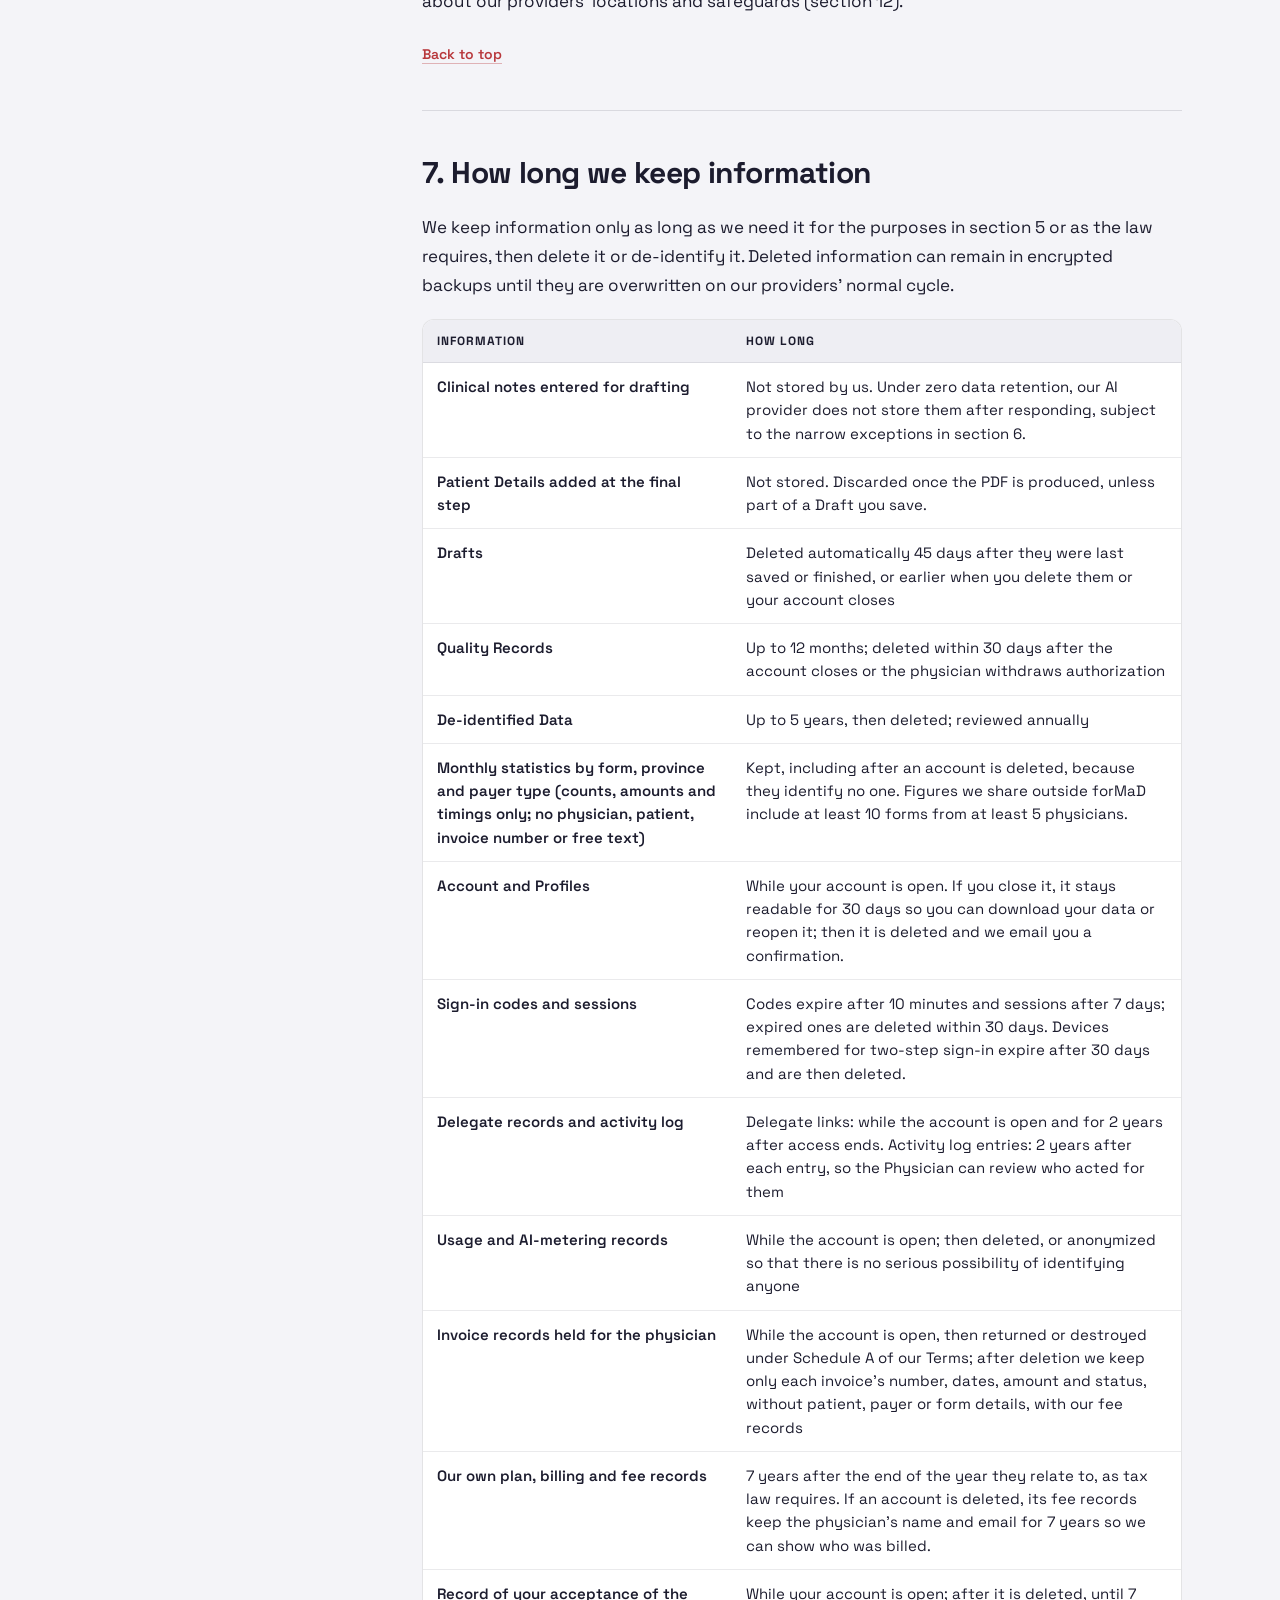
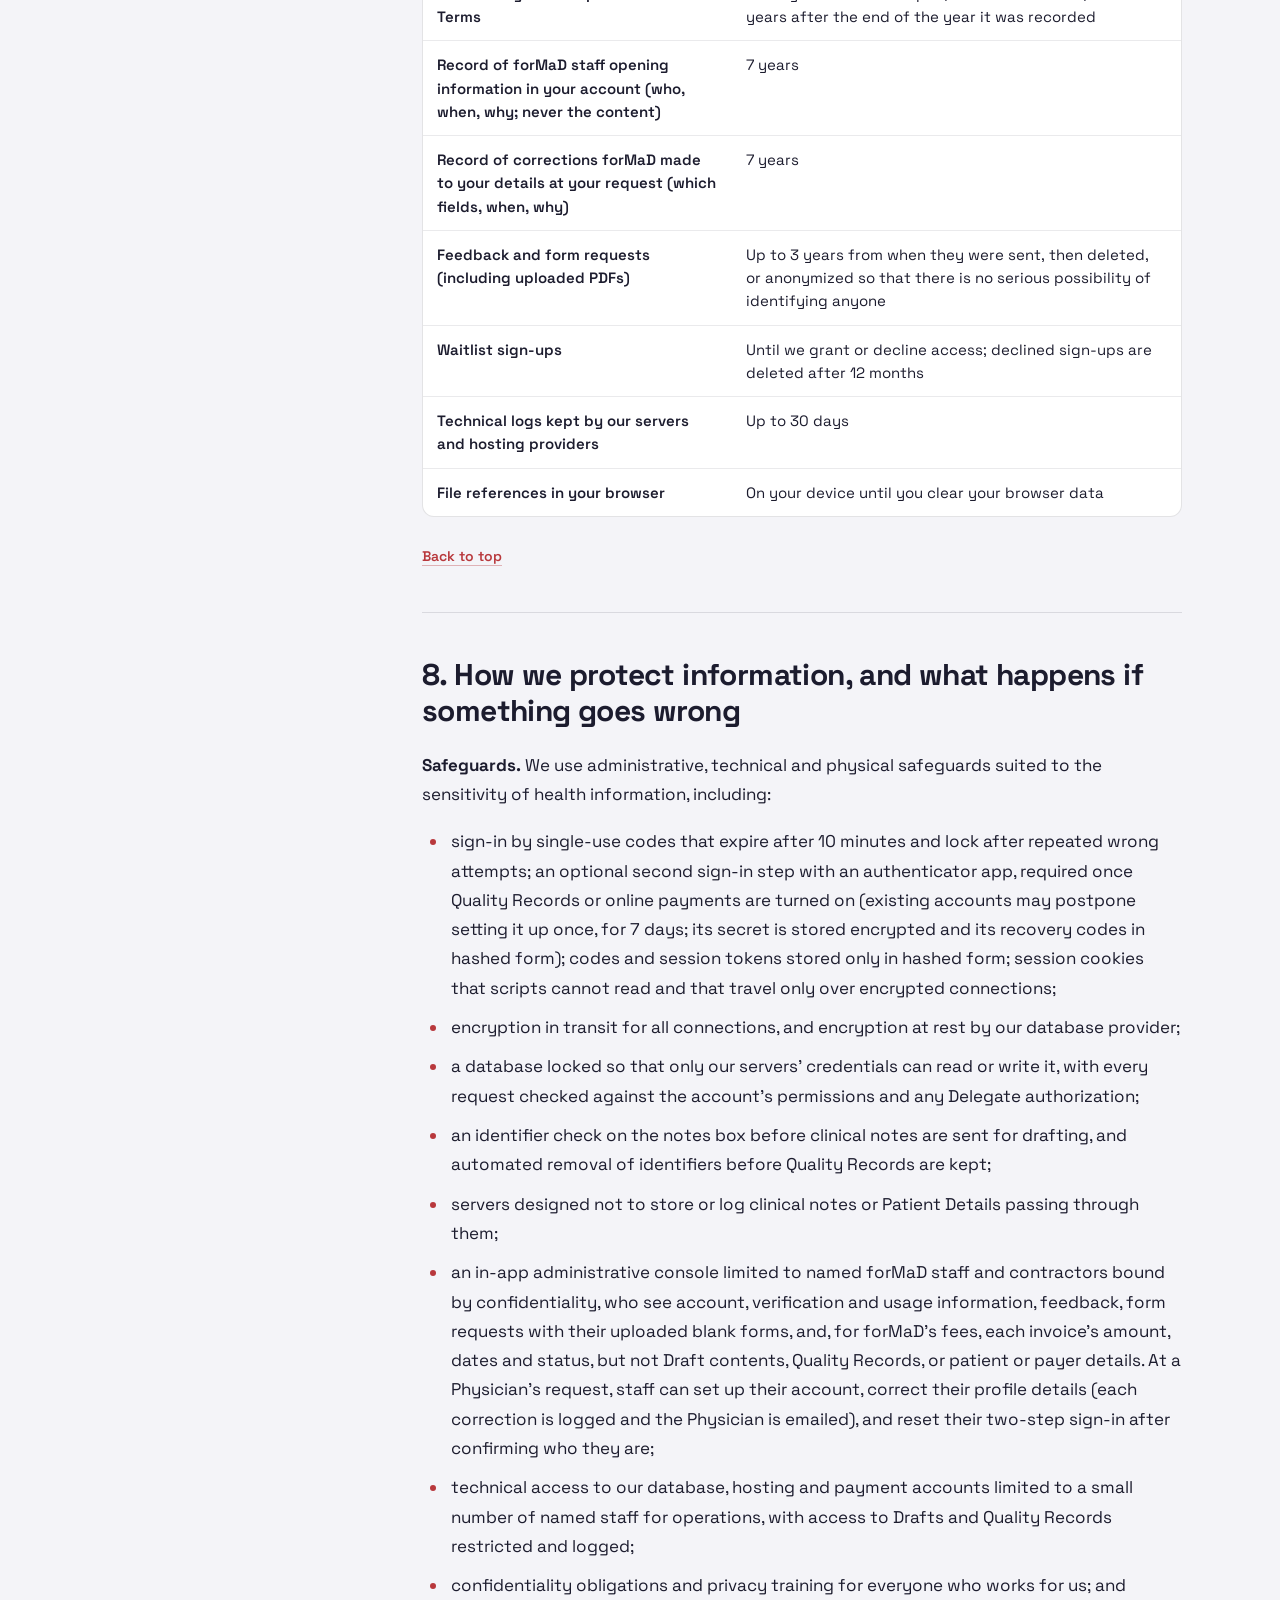
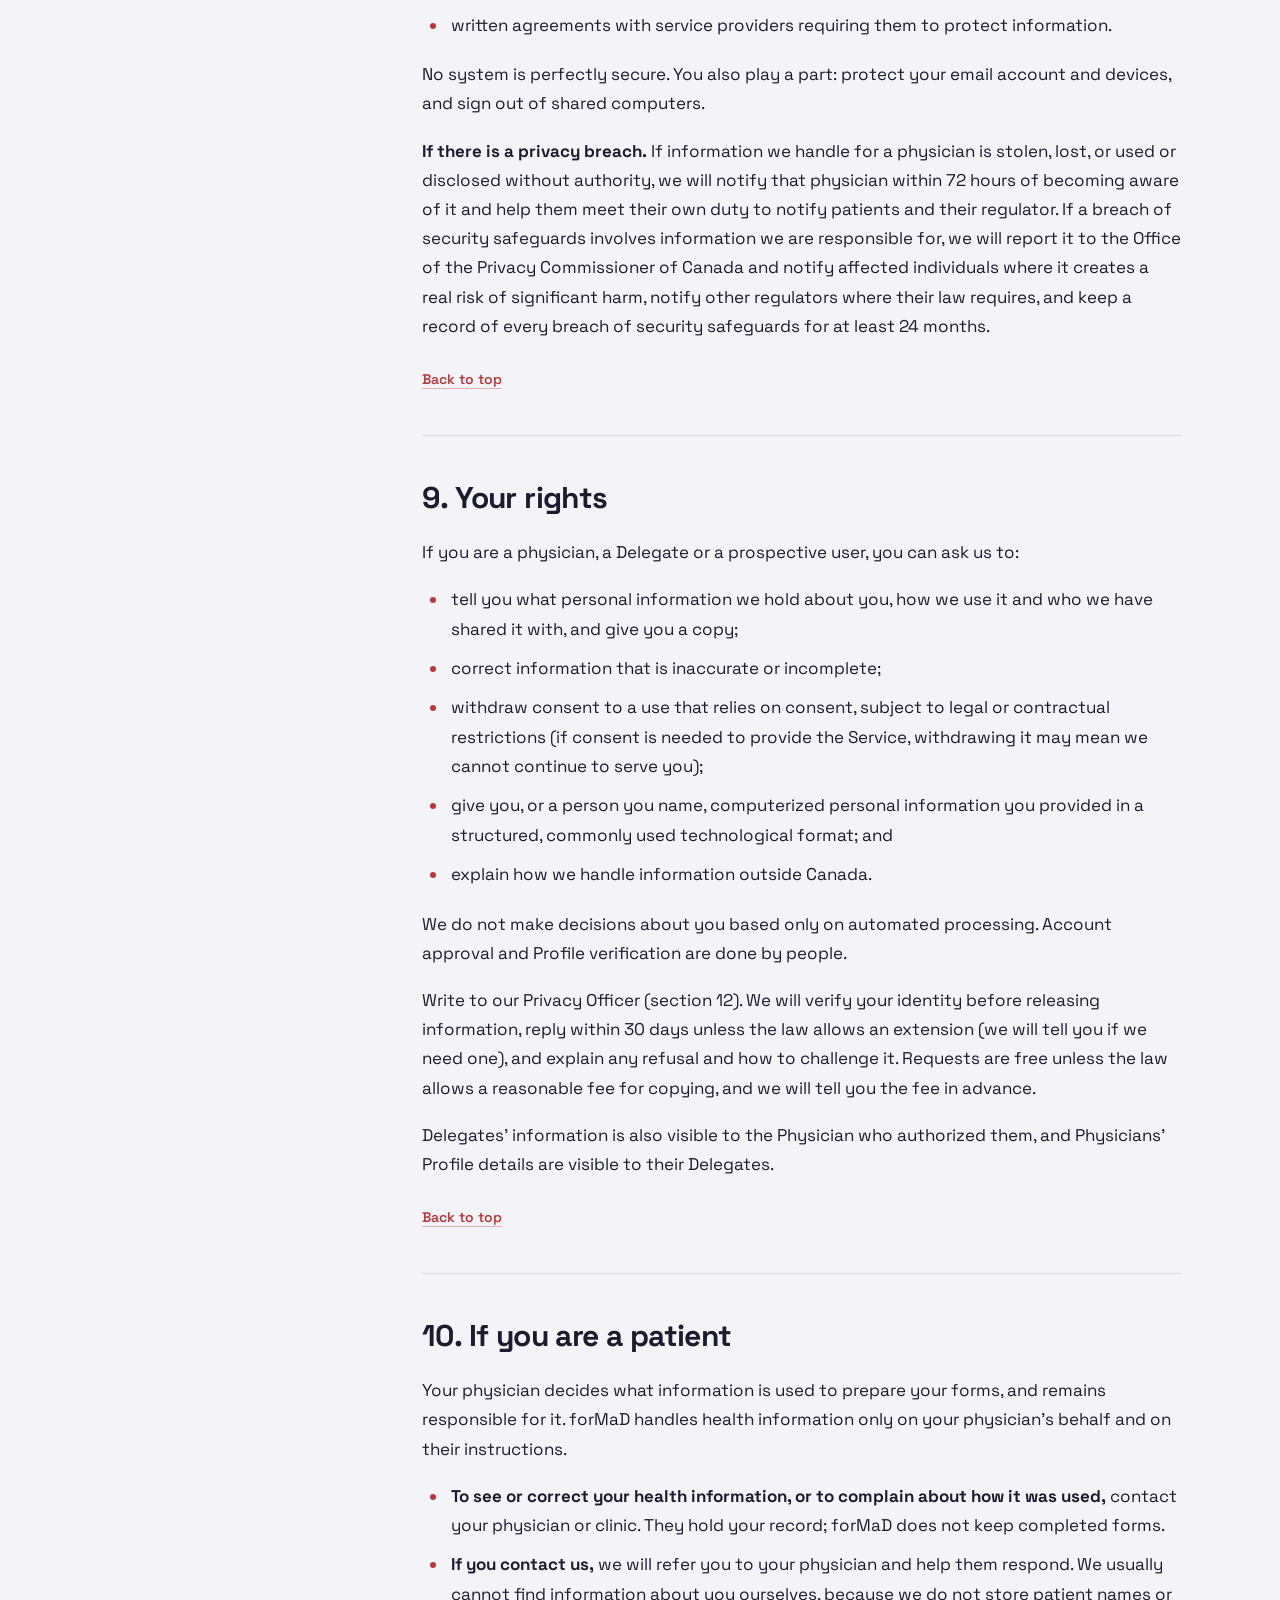
==== commit 10ba43d0: "Privacy Policy: monthly statistics kept after account deletion (identify no one) Co-Authored-By: Cla" ====
--- a/privacy.html
+++ b/privacy.html
@@ -817,6 +817,10 @@
 <td>Up to 5 years, then deleted; reviewed annually</td>
 </tr>
 <tr>
+<td>Monthly statistics by form, province and payer type (counts, amounts and timings only; no physician, patient, invoice number or free text)</td>
+<td>Kept, including after an account is deleted, because they identify no one. Figures we share outside forMaD include at least 10 forms from at least 5 physicians.</td>
+</tr>
+<tr>
 <td>Account and Profiles</td>
 <td>While your account is open. If you close it, it stays readable for 30 days so you can download your data or reopen it; then it is deleted and we email you a confirmation.</td>
 </tr>
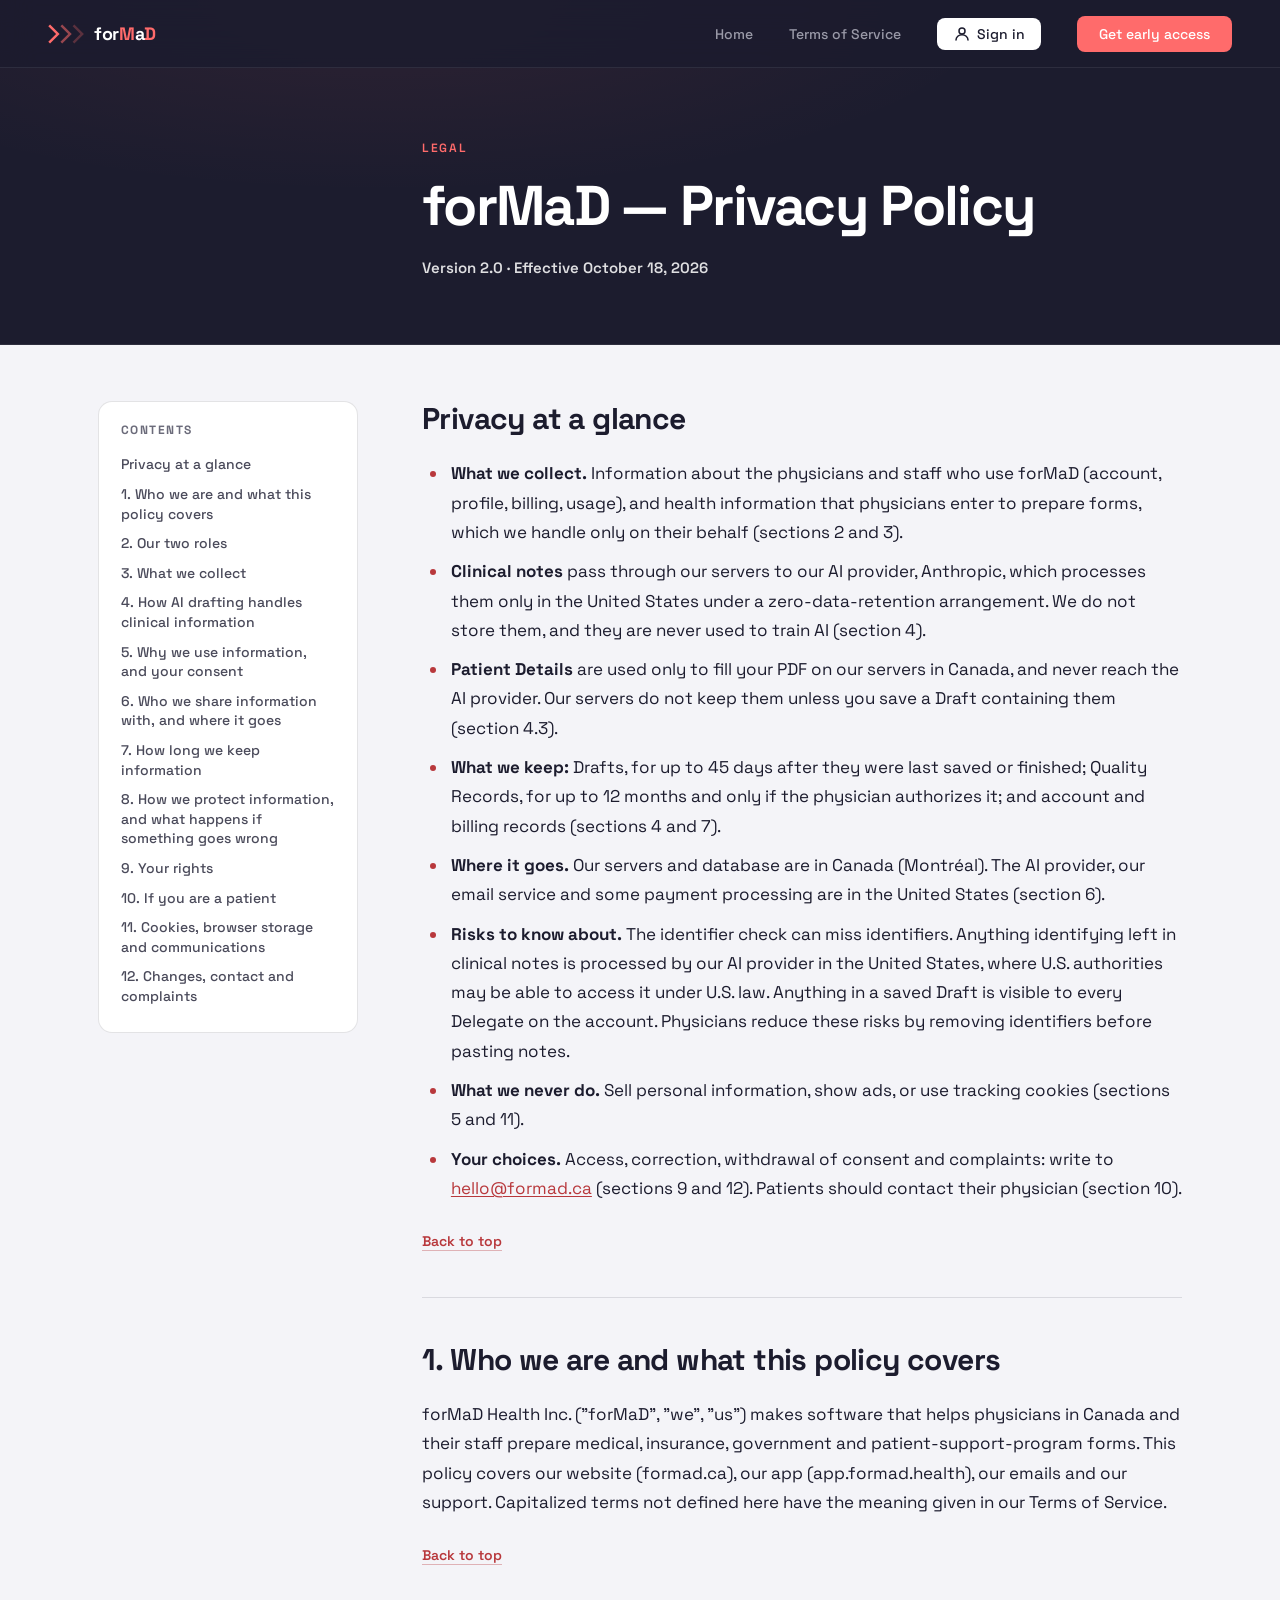
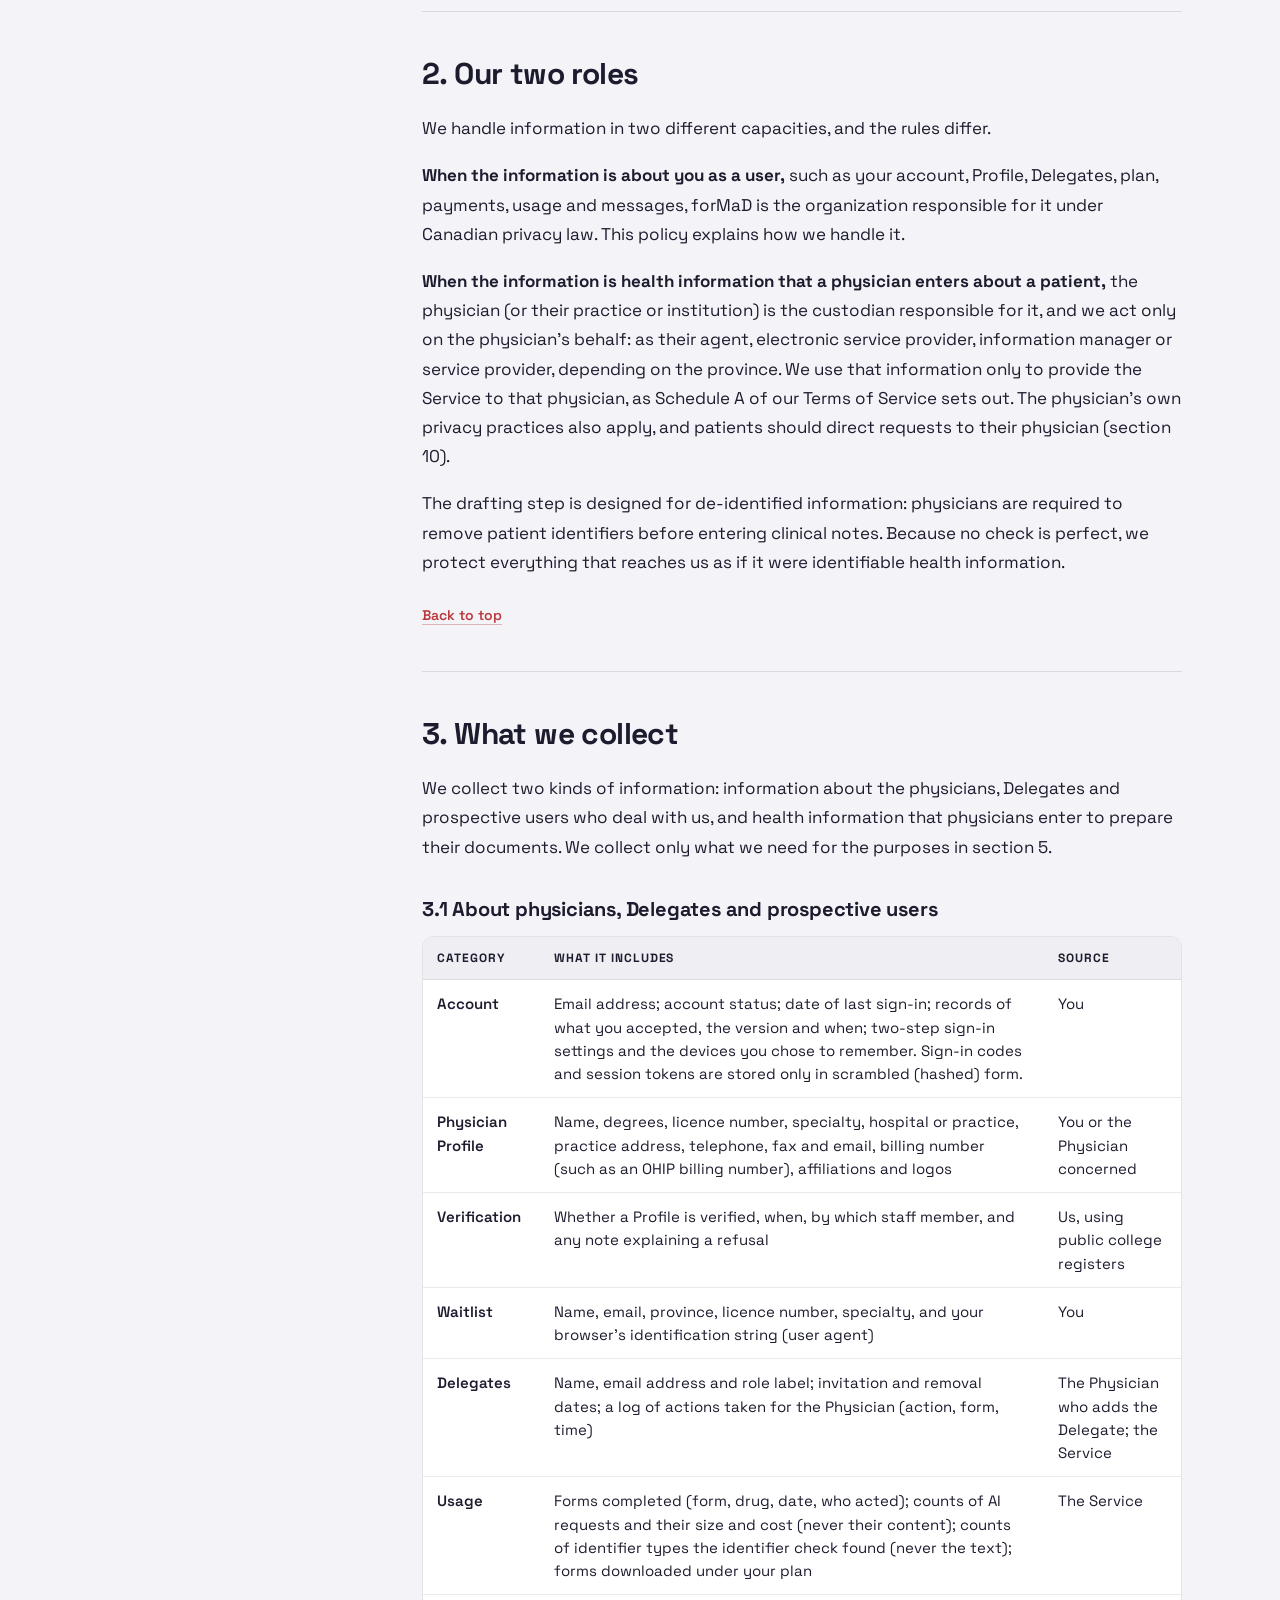
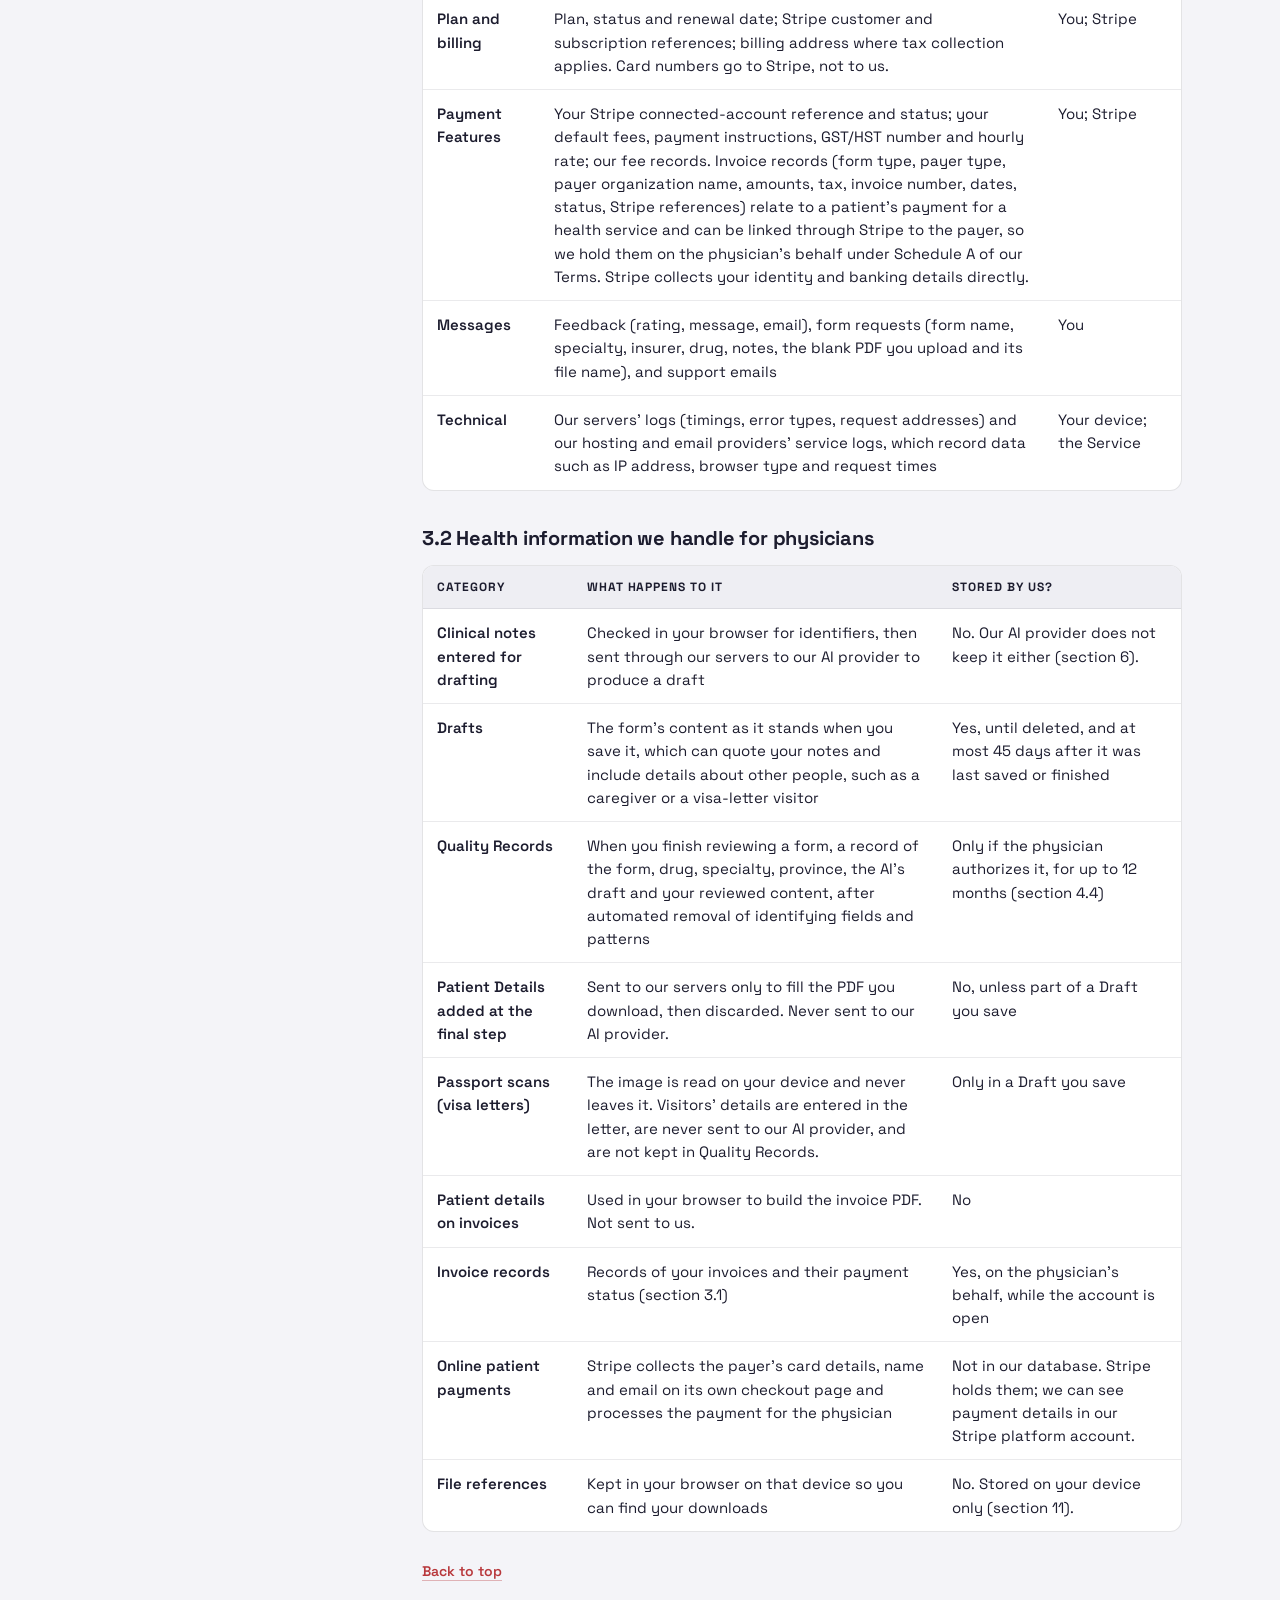
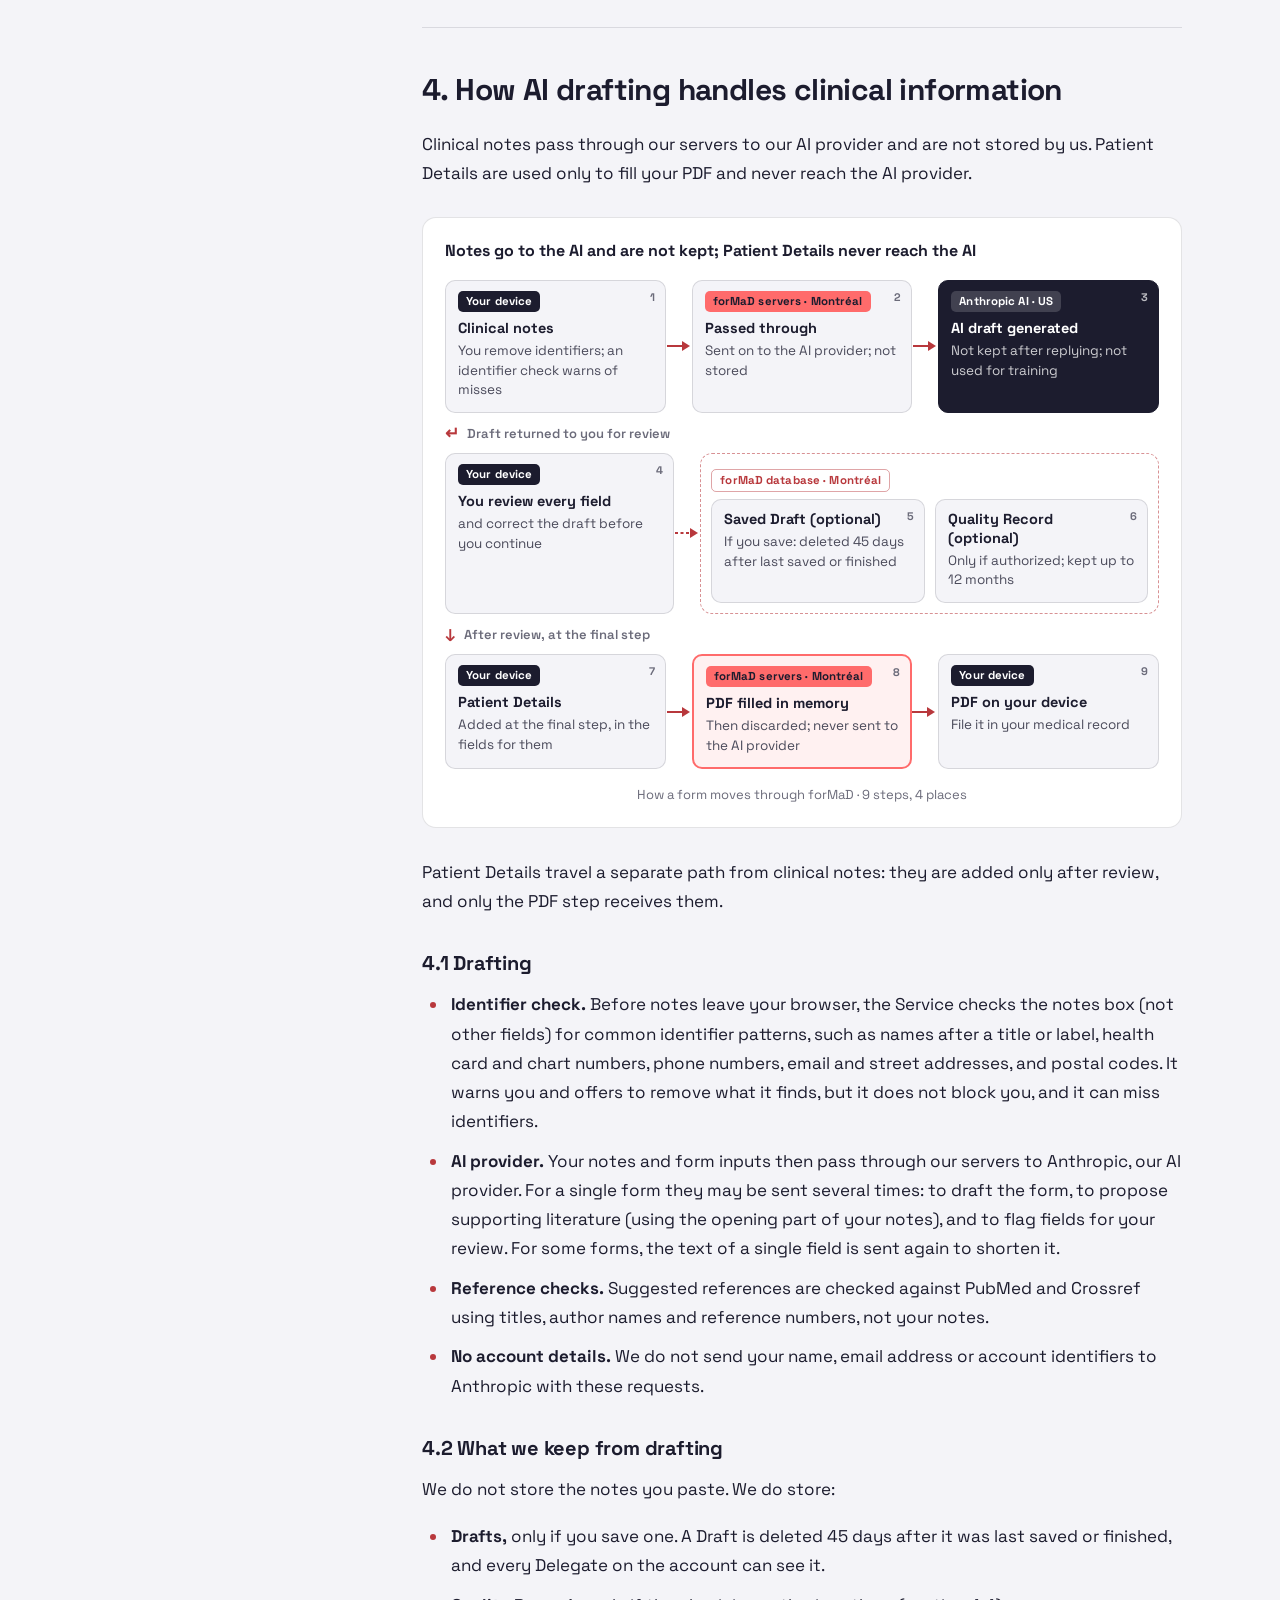
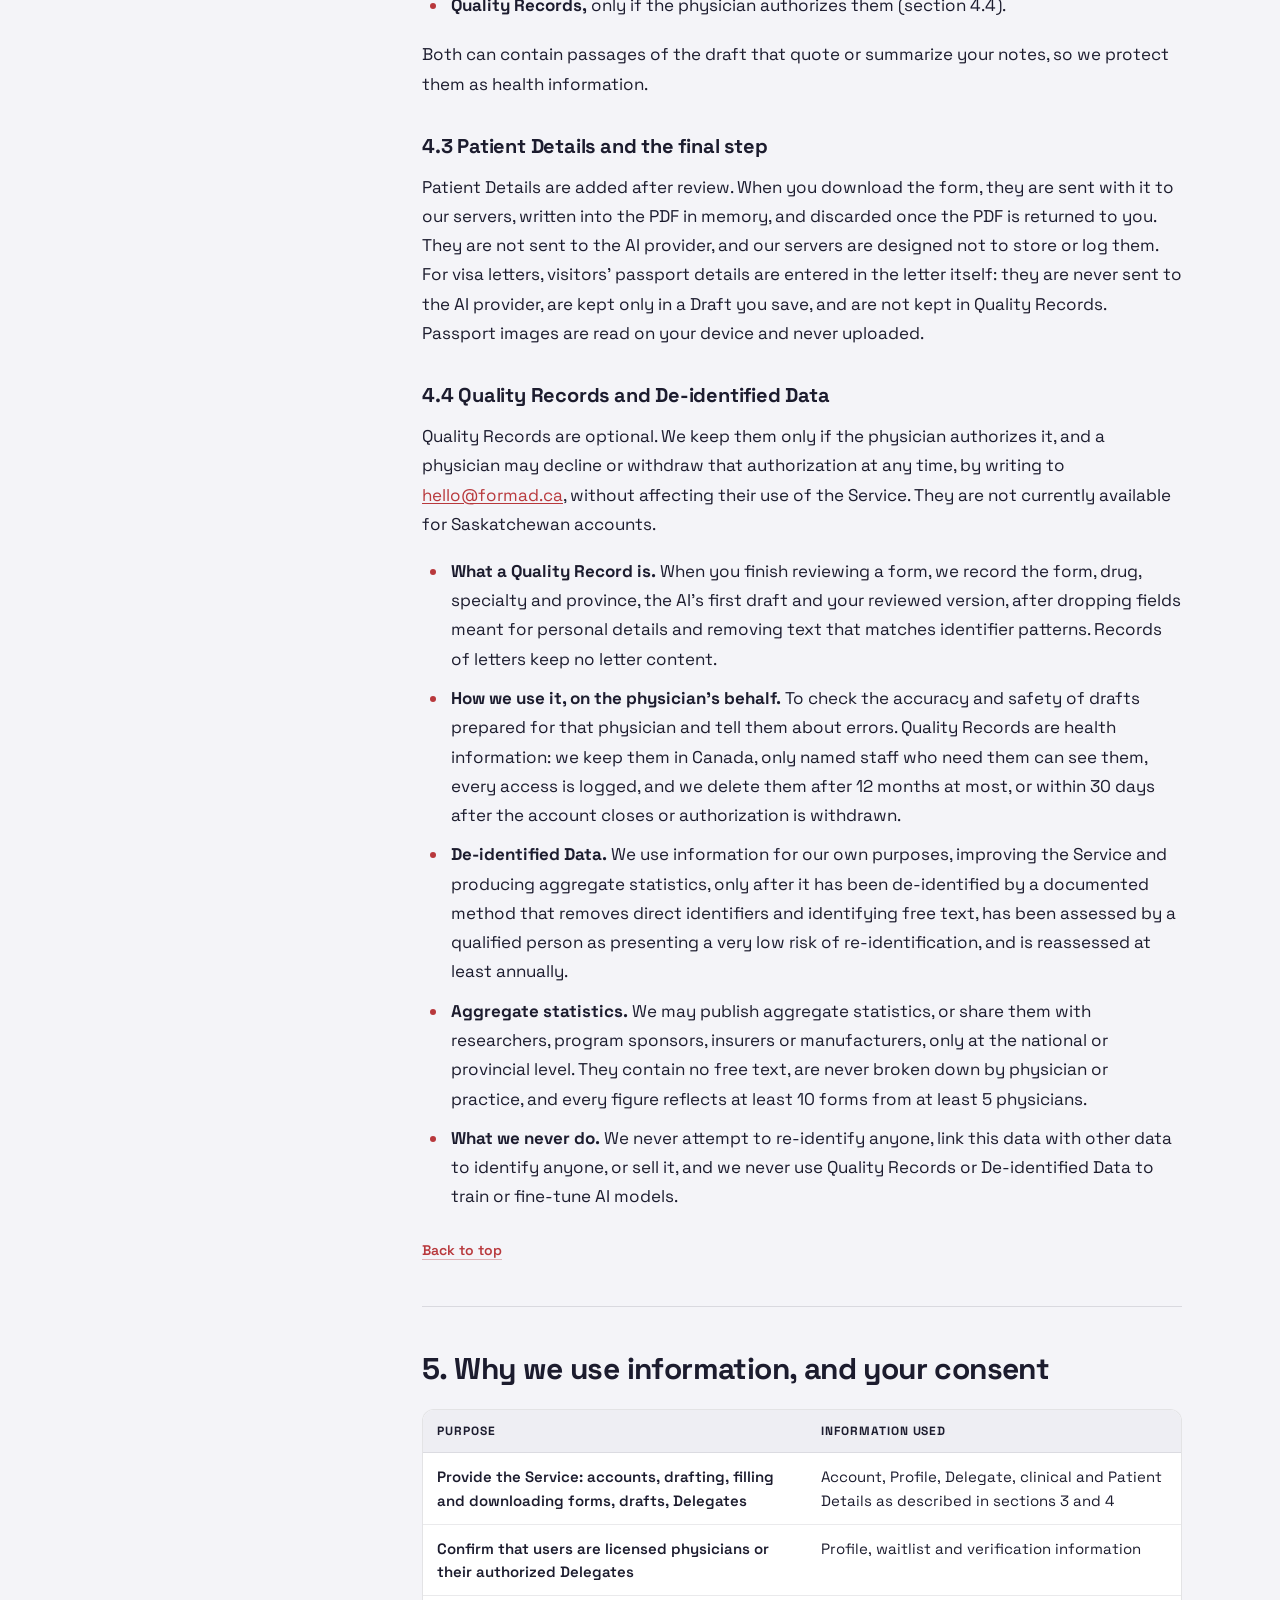
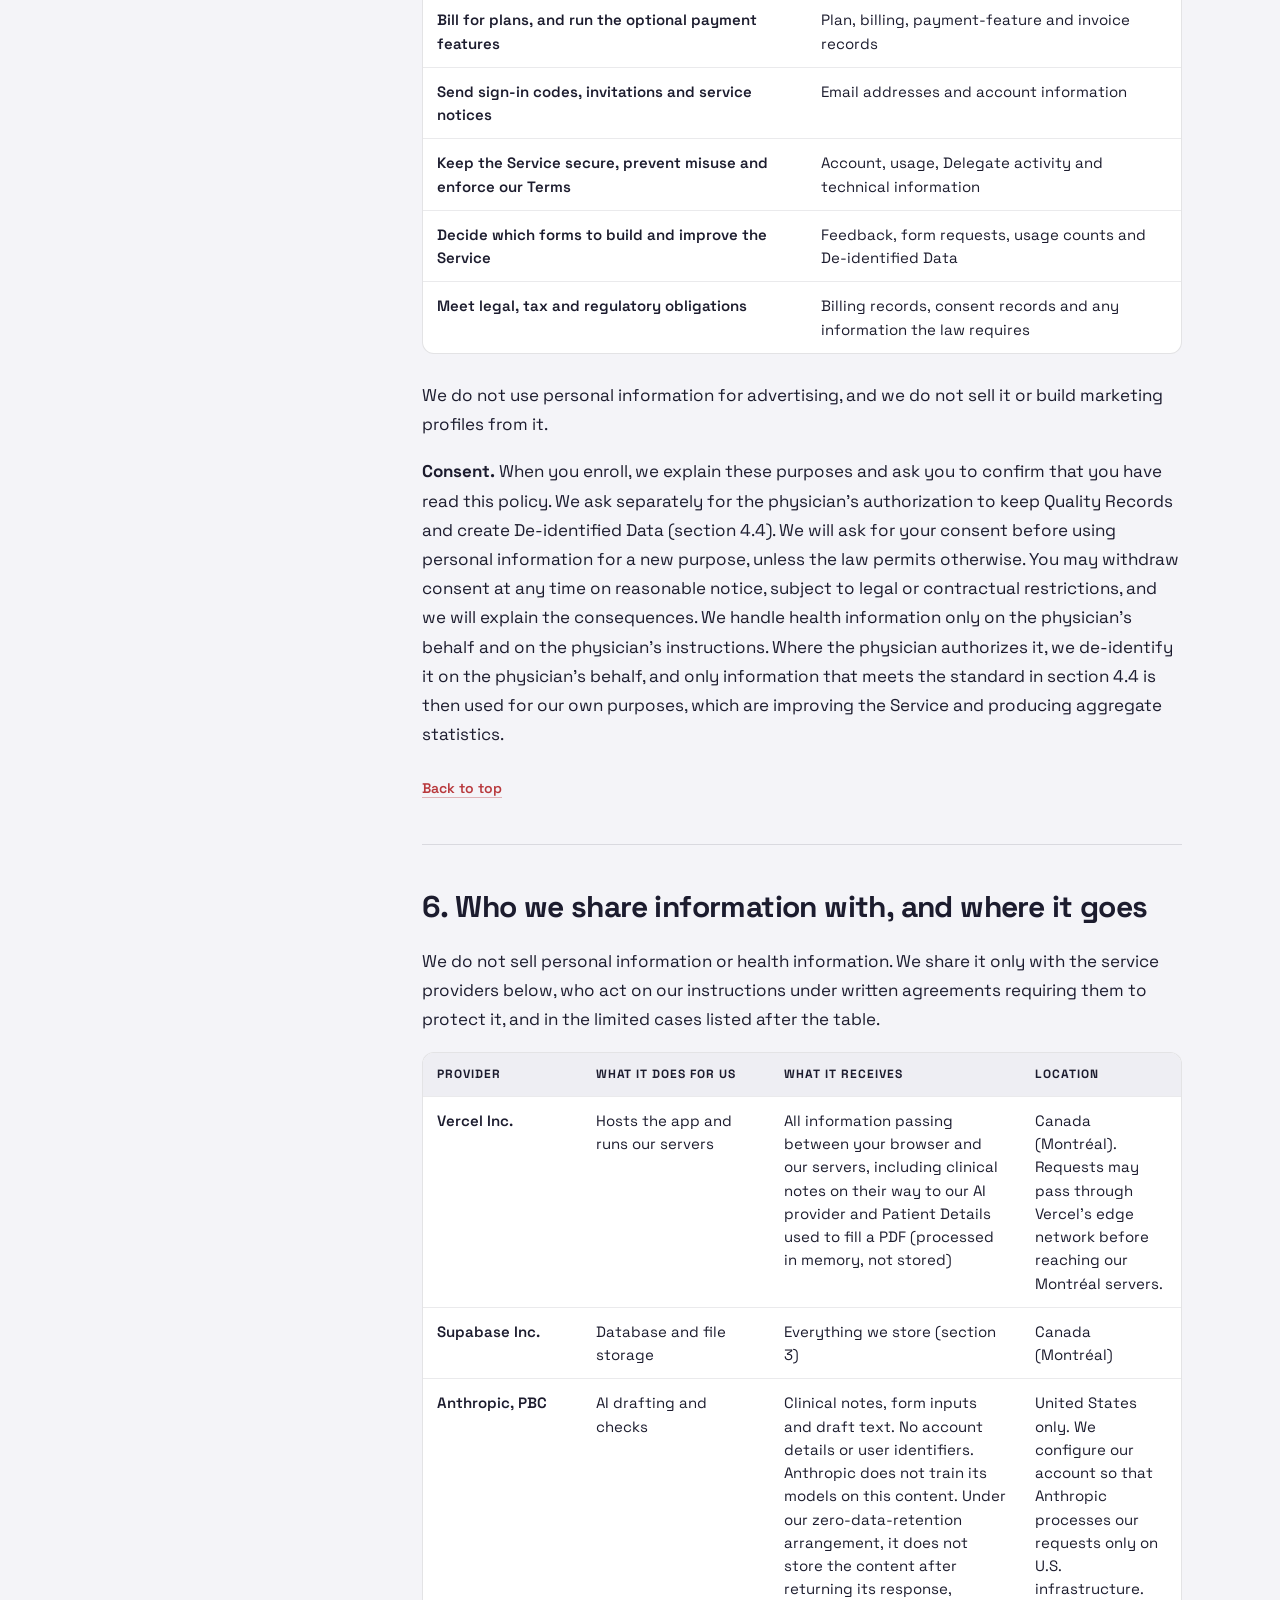
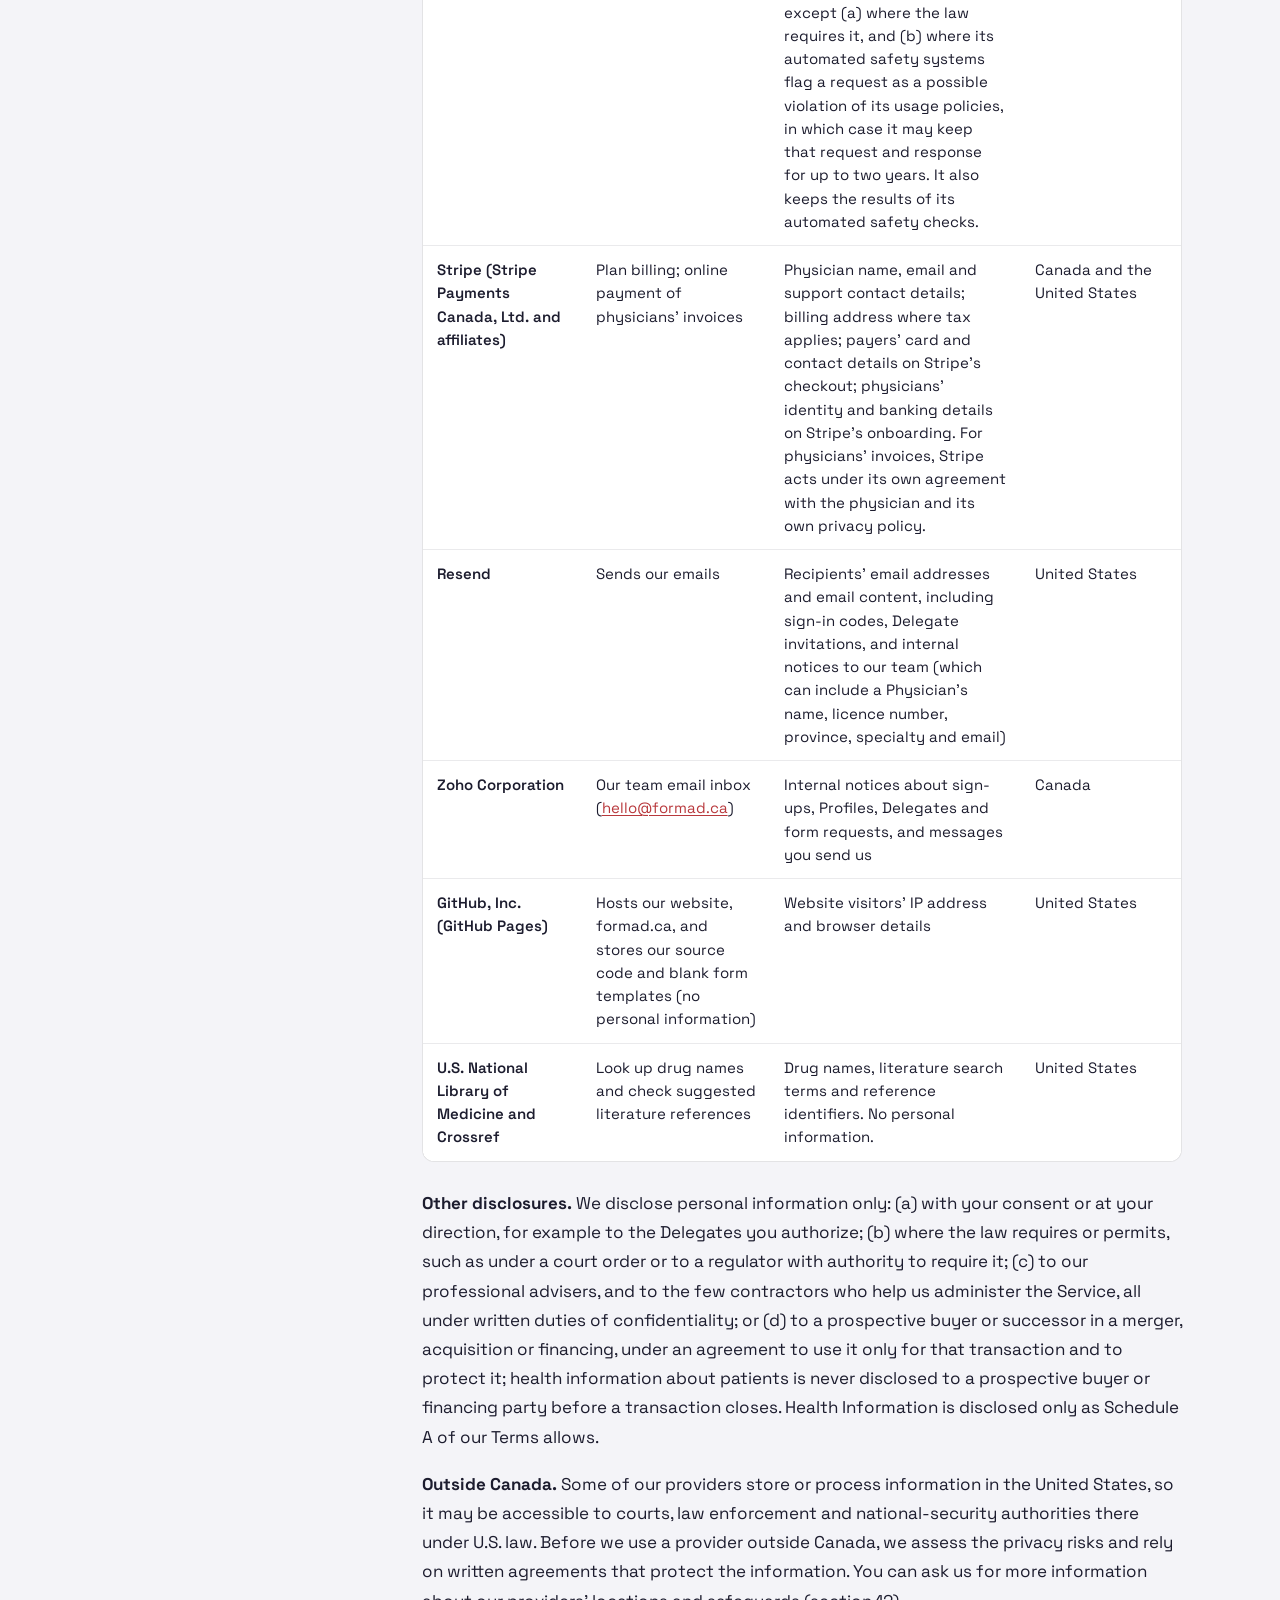
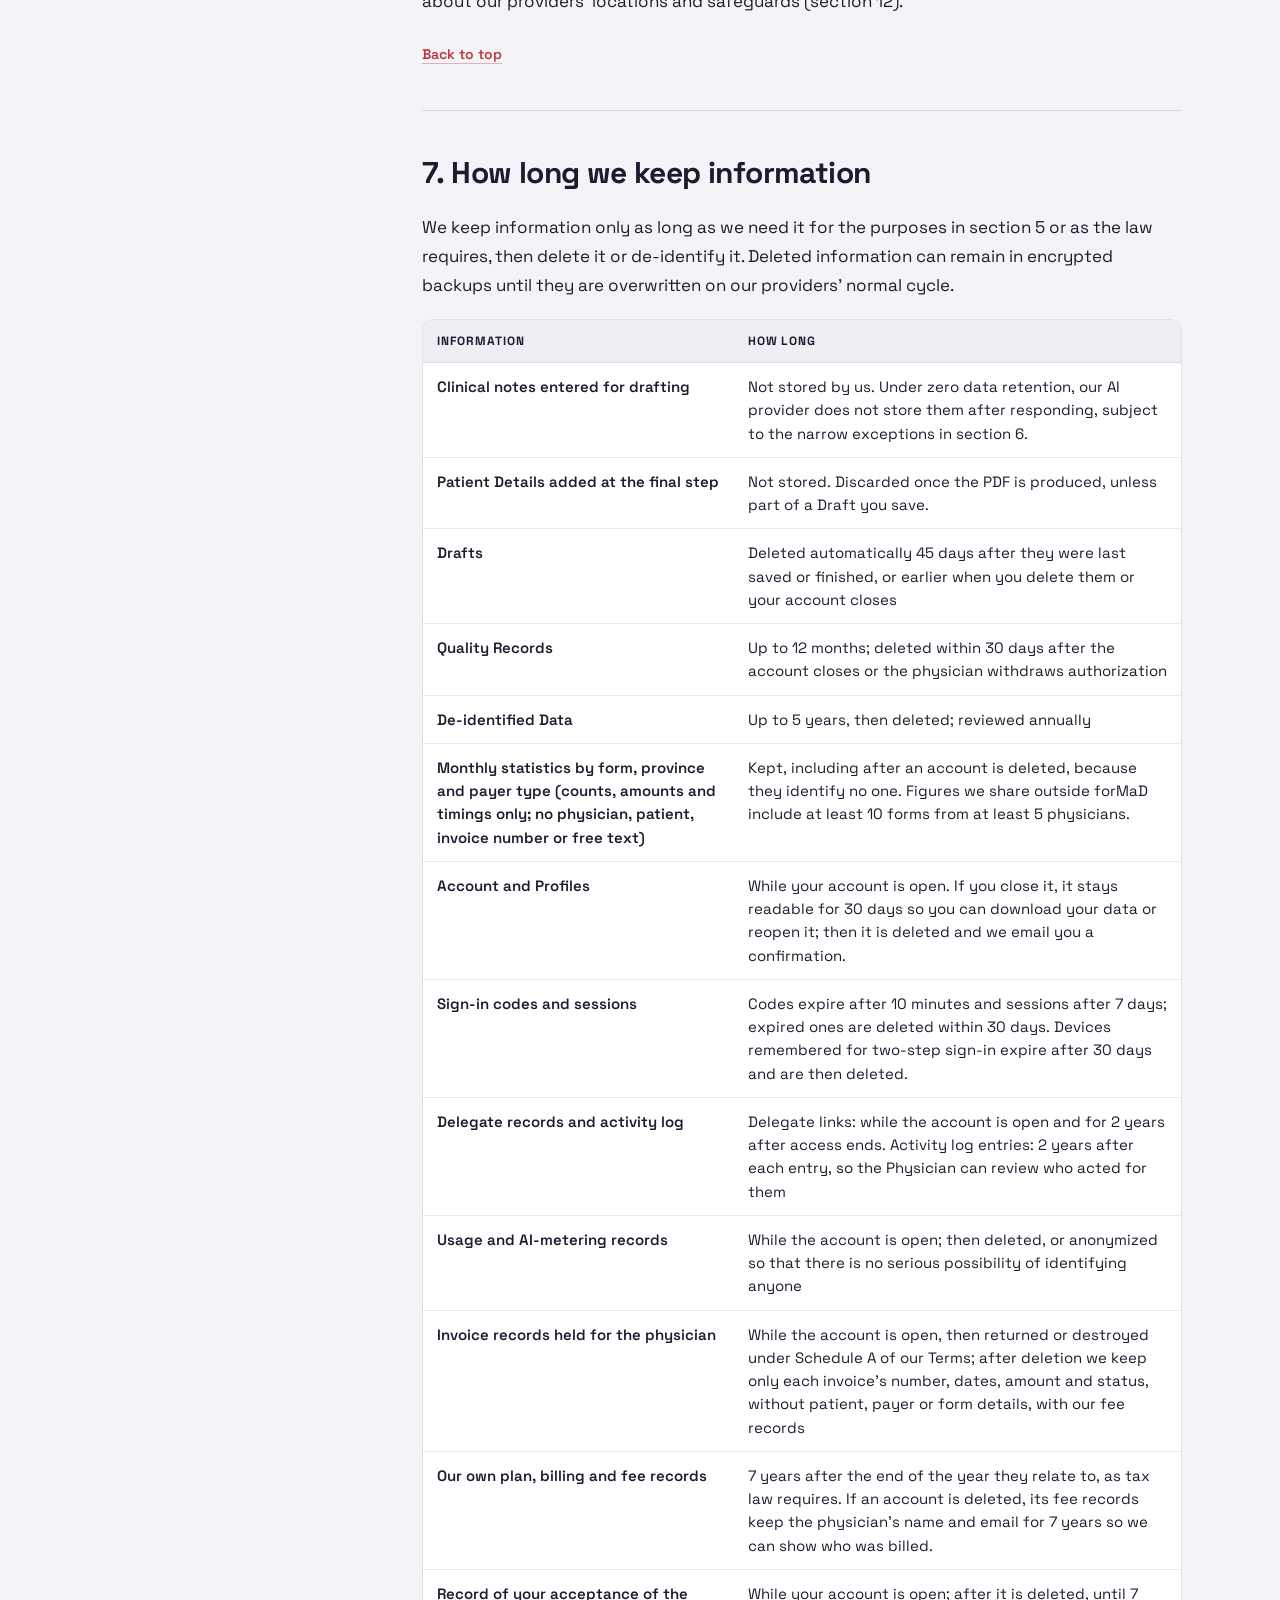
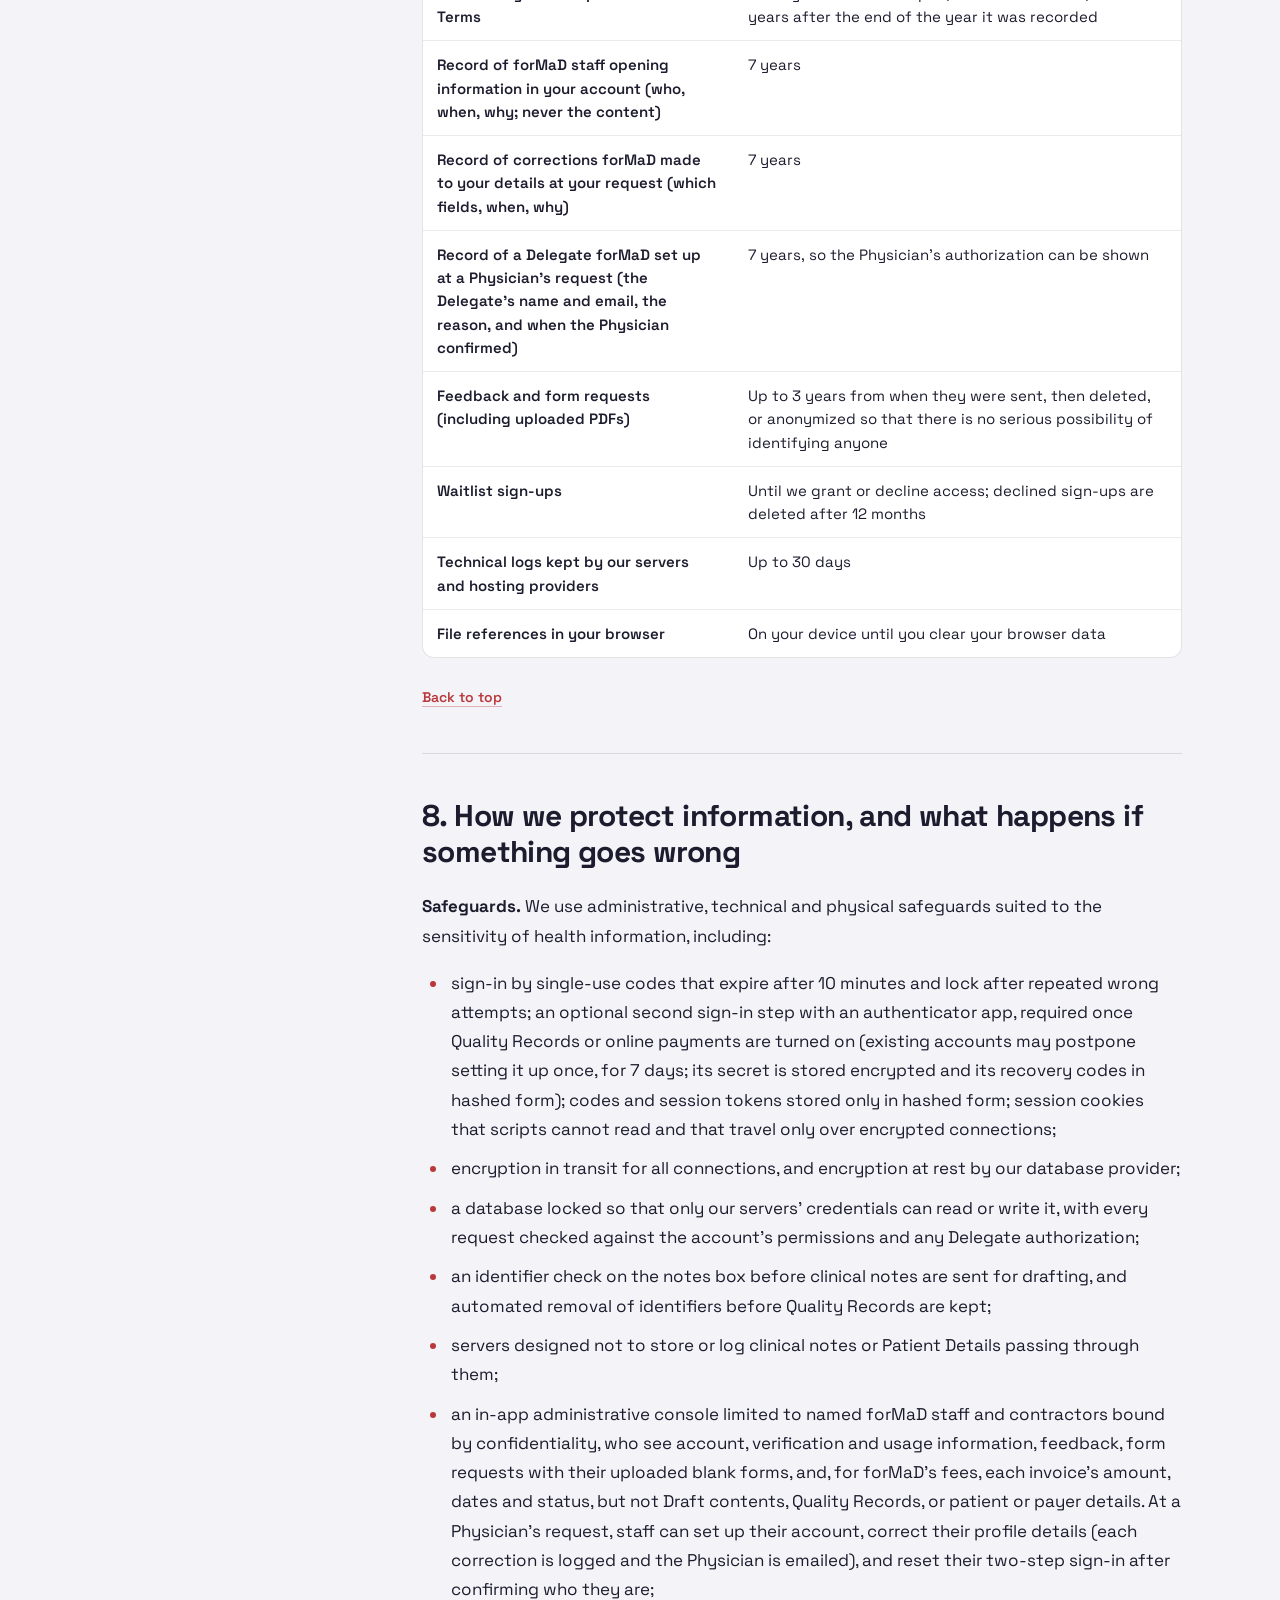
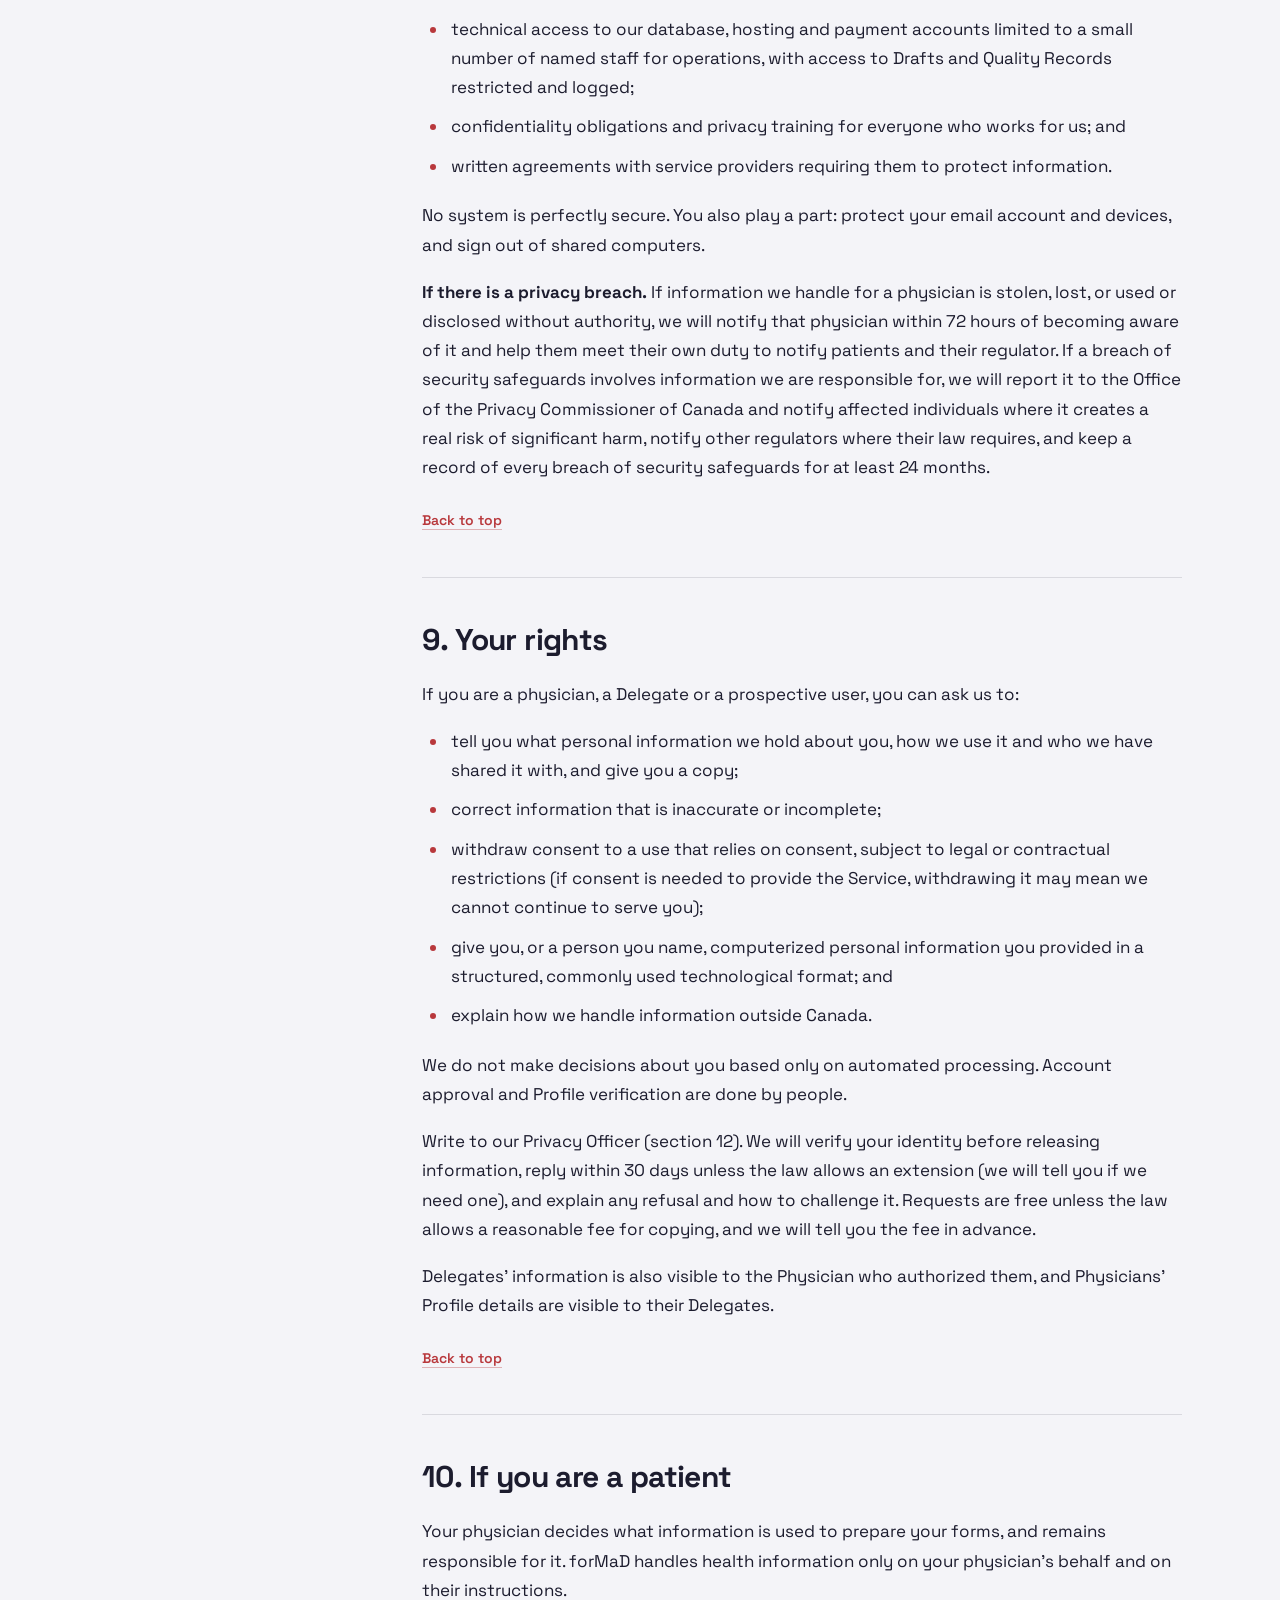
==== commit 51beb707: "Privacy Policy: delegates set up at a physician's request (confirmation email, 7-year record) Co-Aut" ====
--- a/privacy.html
+++ b/privacy.html
@@ -857,6 +857,10 @@
 <td>7 years</td>
 </tr>
 <tr>
+<td>Record of a Delegate forMaD set up at a Physician's request (the Delegate's name and email, the reason, and when the Physician confirmed)</td>
+<td>7 years, so the Physician's authorization can be shown</td>
+</tr>
+<tr>
 <td>Feedback and form requests (including uploaded PDFs)</td>
 <td>Up to 3 years from when they were sent, then deleted, or anonymized so that there is no serious possibility of identifying anyone</td>
 </tr>
@@ -950,7 +954,7 @@
 </table></div>
 <p>The app and our website serve their own fonts, so loading a page does not send your IP address to Google or another font provider. When you pay or set up payments, Stripe's own pages may set Stripe's cookies under Stripe's privacy policy.</p>
 <p><strong>On shared computers,</strong> sign out when you finish and clear the browser's stored data, because file references stay on the device.</p>
-<p><strong>Emails.</strong> We send service emails: sign-in codes; Delegate invitations, and account invitations when you ask us to set up your account, that identify forMaD and the inviting Physician; forMaD fee statements and payment notices; notices of corrections we made to your details at your request; and confirmation when a closed account's data has been deleted. Stripe sends plan receipts and invoices. We do not send marketing emails. If we start, we will ask for your consent first, and every message will include a way to unsubscribe, as Canada's anti-spam law requires.</p>
+<p><strong>Emails.</strong> We send service emails: sign-in codes; Delegate invitations, and account invitations when you ask us to set up your account, that identify forMaD and the inviting Physician; forMaD fee statements and payment notices; notices of corrections we made to your details at your request; requests to confirm a Delegate we prepared at your request; and confirmation when a closed account's data has been deleted. Stripe sends plan receipts and invoices. We do not send marketing emails. If we start, we will ask for your consent first, and every message will include a way to unsubscribe, as Canada's anti-spam law requires.</p>
 <p class="to-top"><a href="#top">Back to top</a></p></section><section aria-labelledby="section-12-h" class="doc-sec" id="section-12"><h2 id="section-12-h">12. Changes, contact and complaints</h2>
 <p><strong>Changes to this policy.</strong> We will post any change here with a new effective date. If a change is material, for example a new purpose, a new category of service provider receiving health information, or a new country where information is stored, we will tell you by email or in the app at least 30 days before it takes effect, and ask for your consent again where the law requires.</p>
 <p><strong>Privacy Officer.</strong> Our Privacy Officer is accountable for our compliance with this policy and with privacy law.</p>
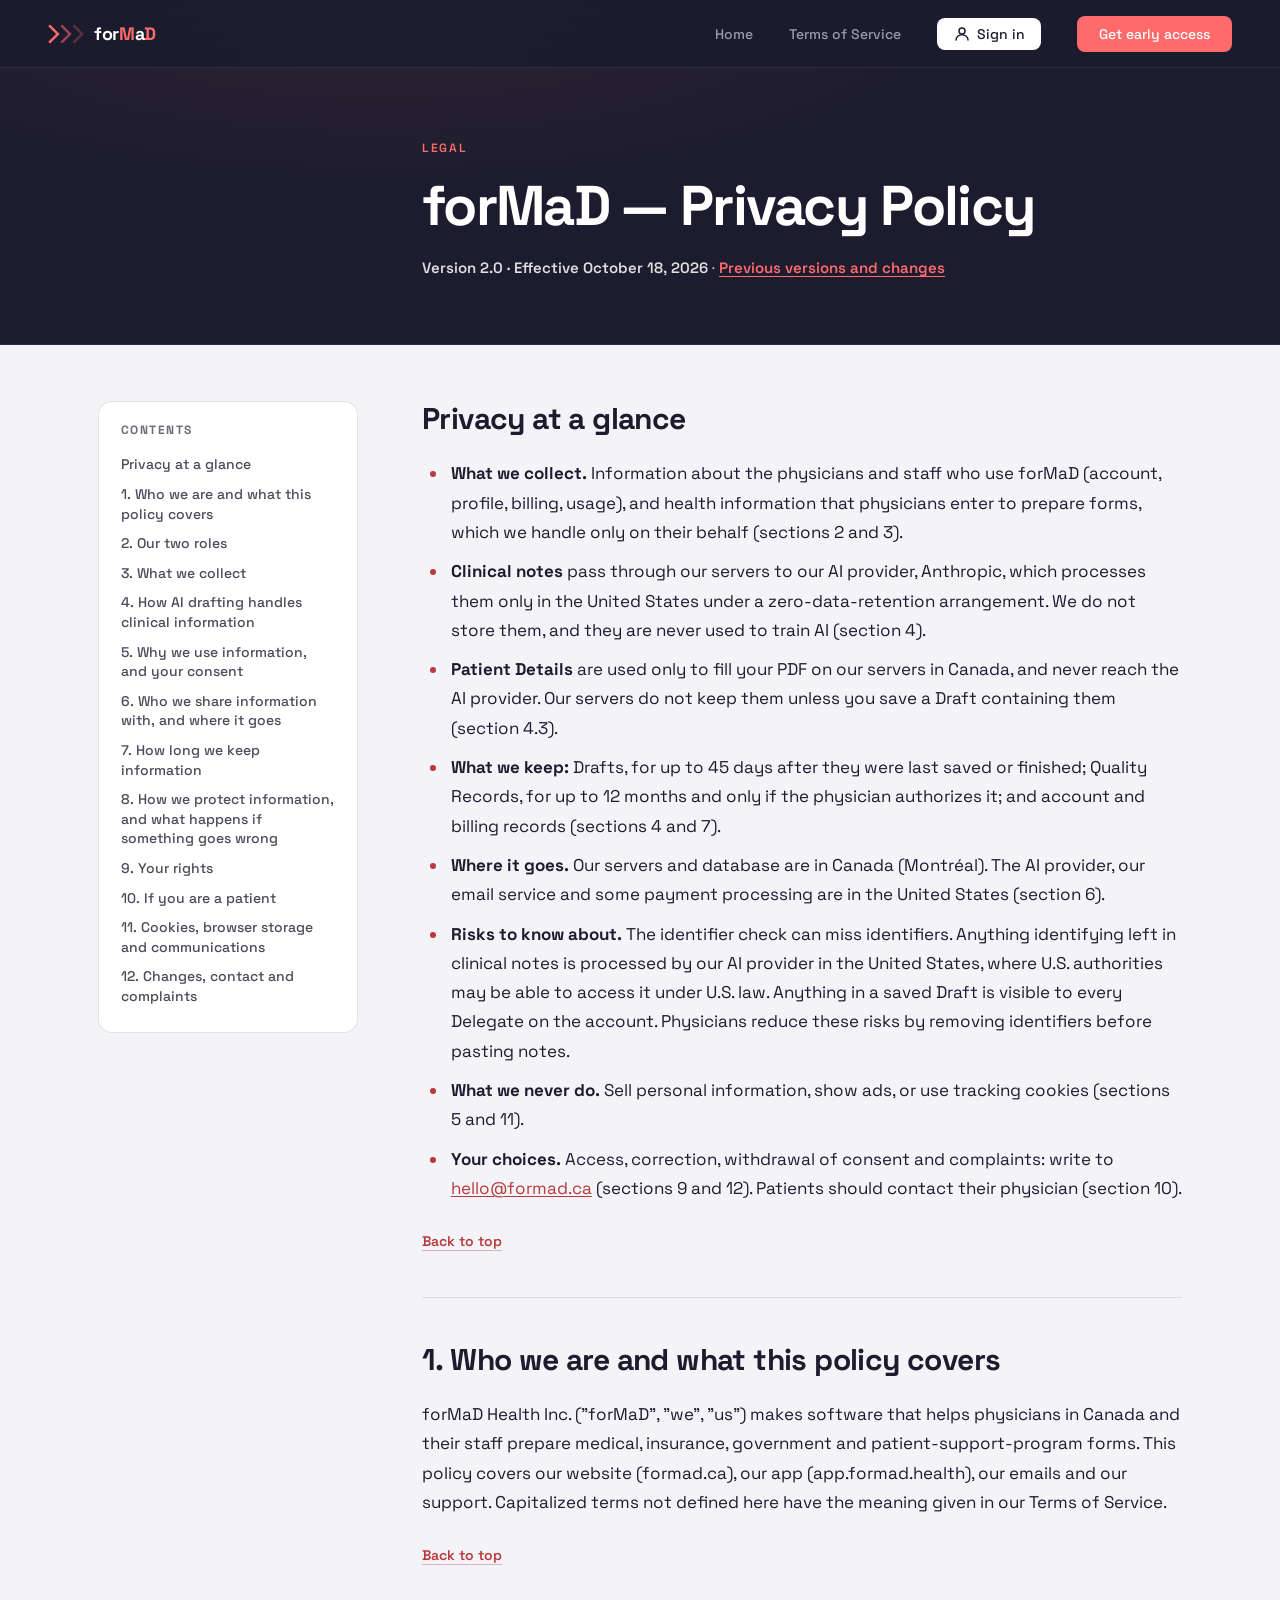
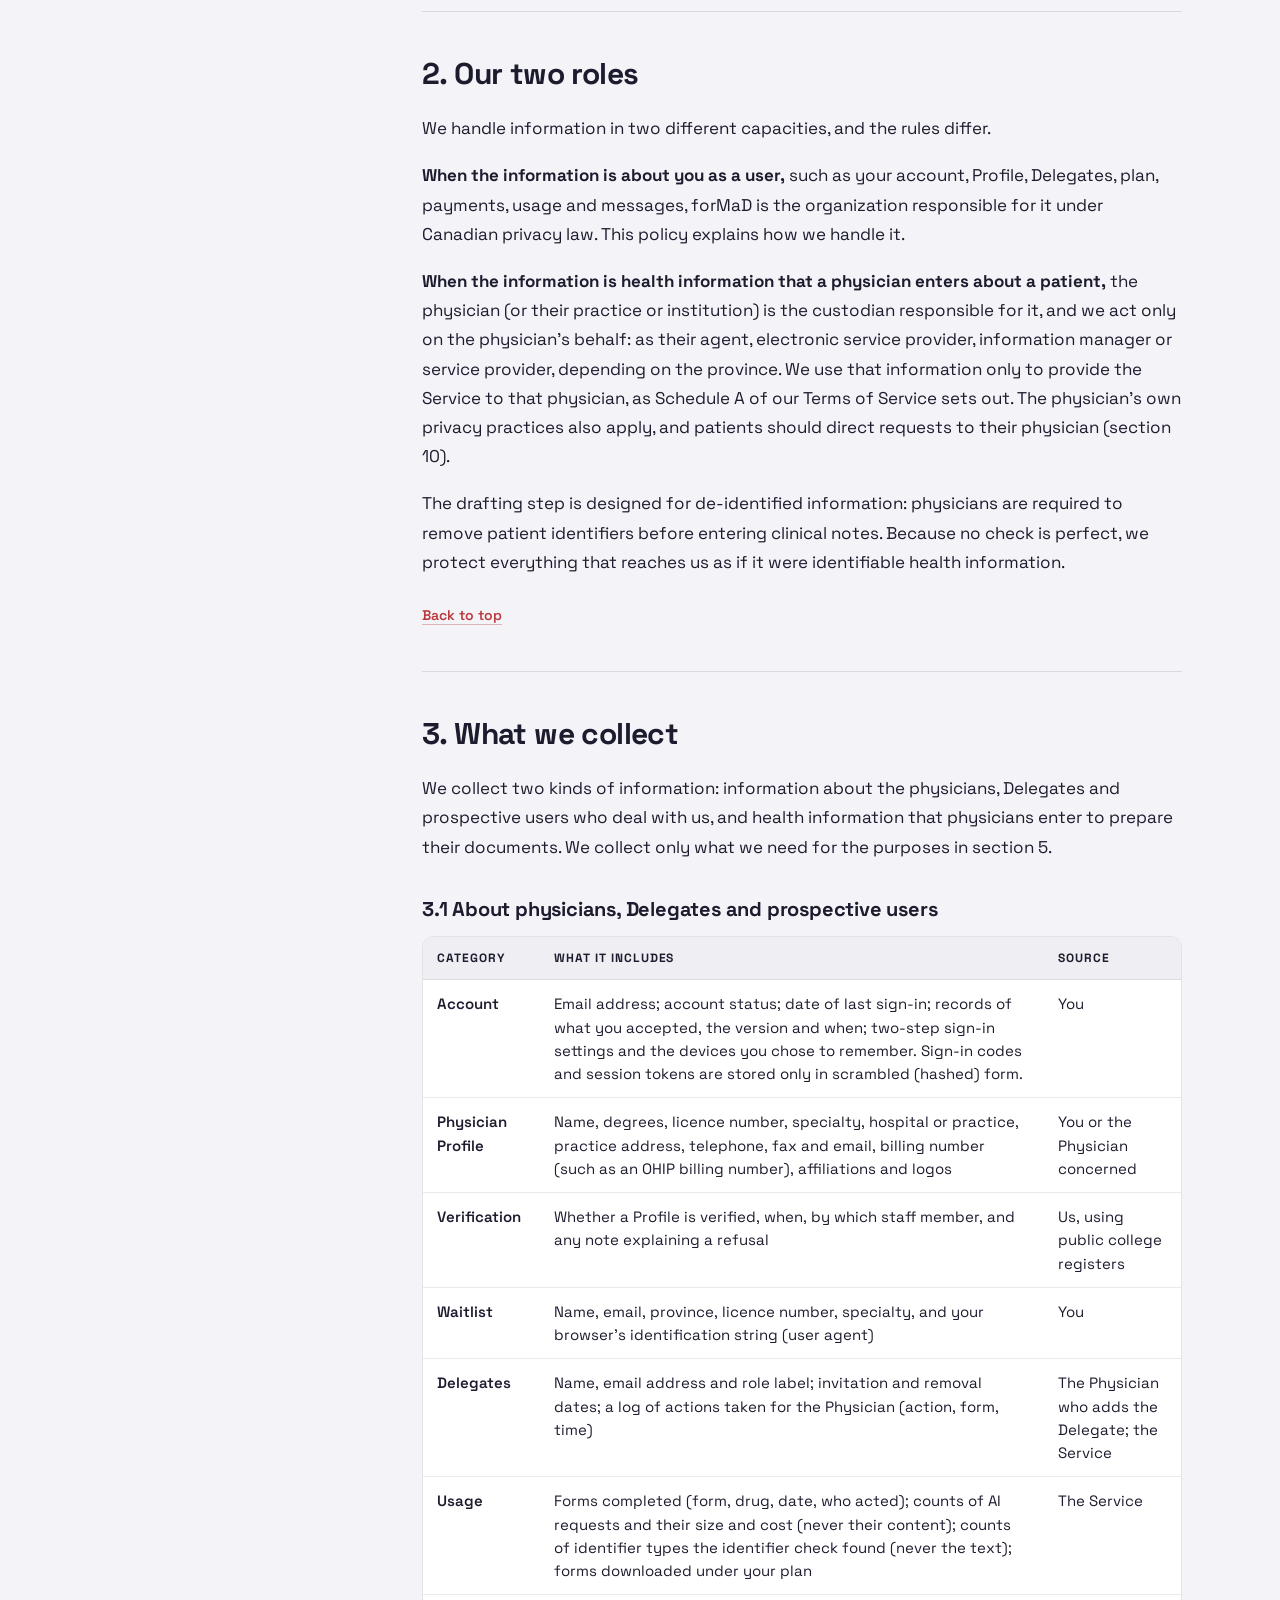
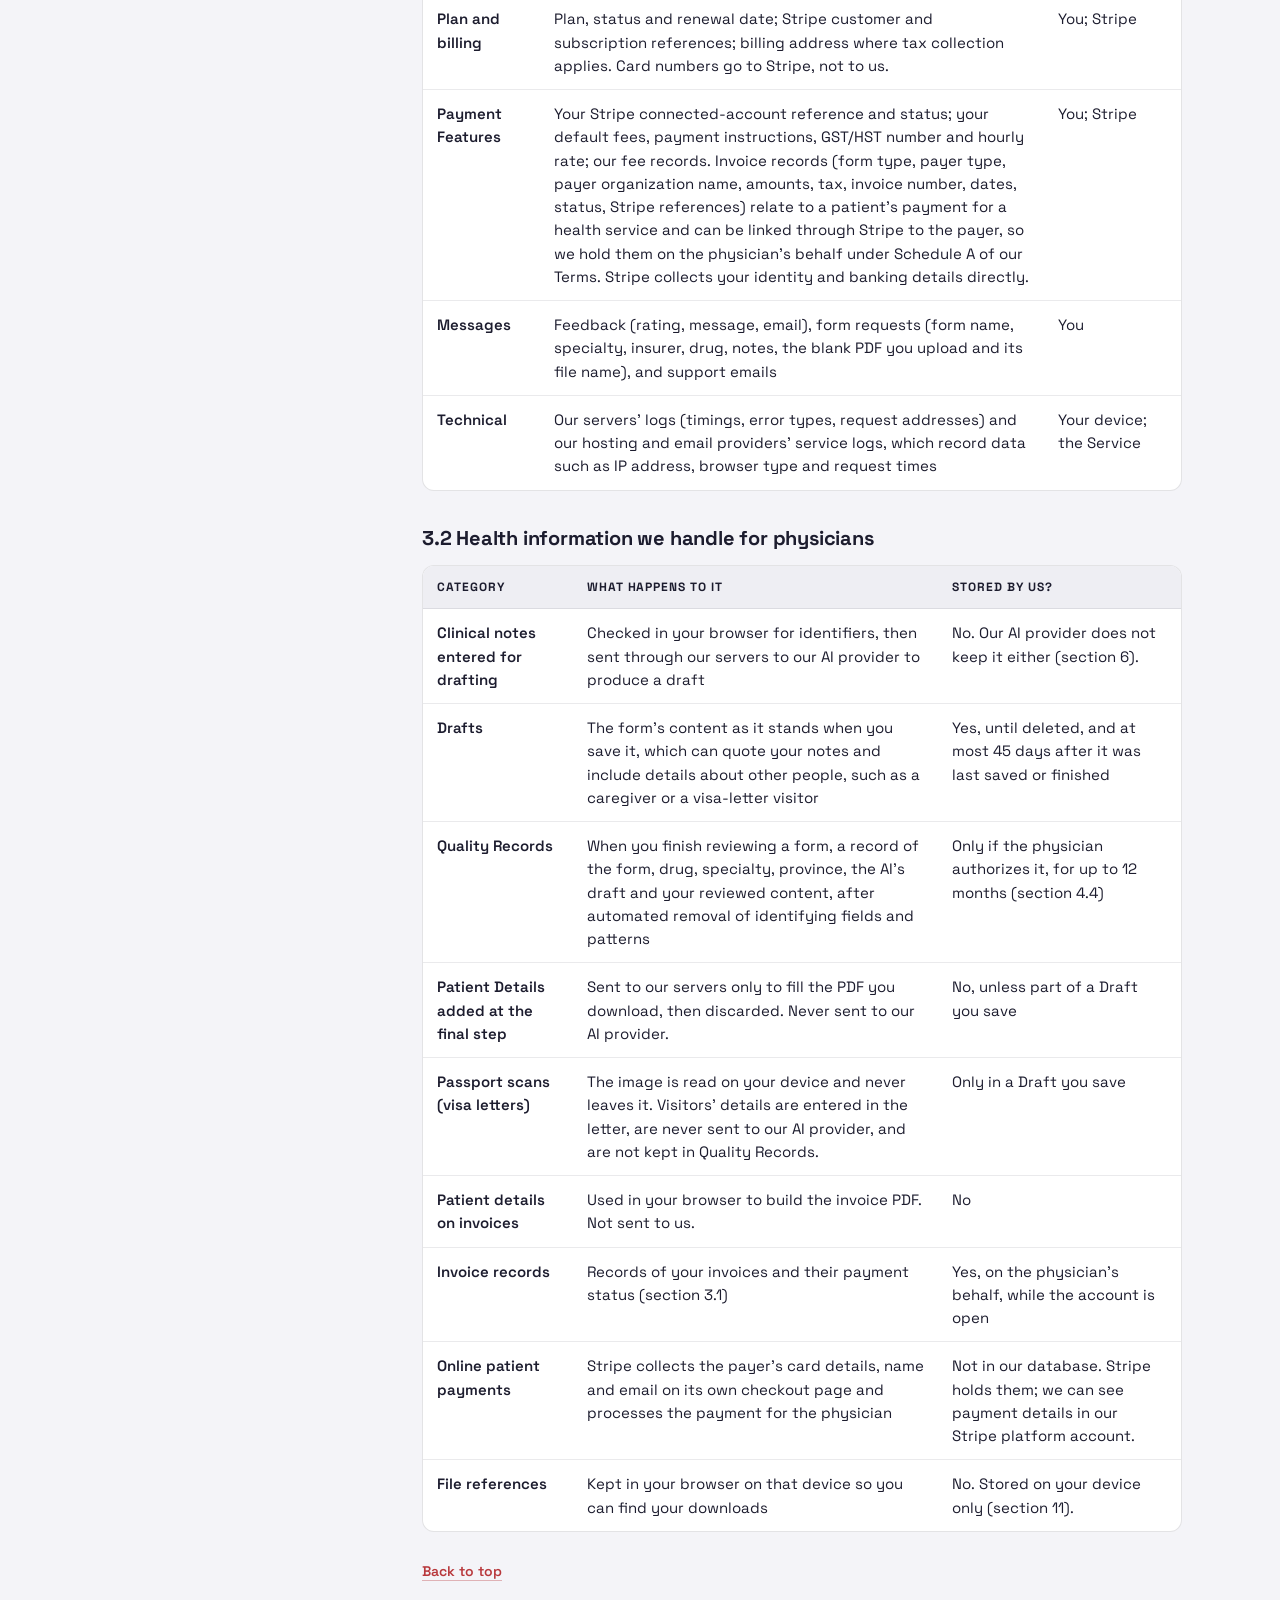
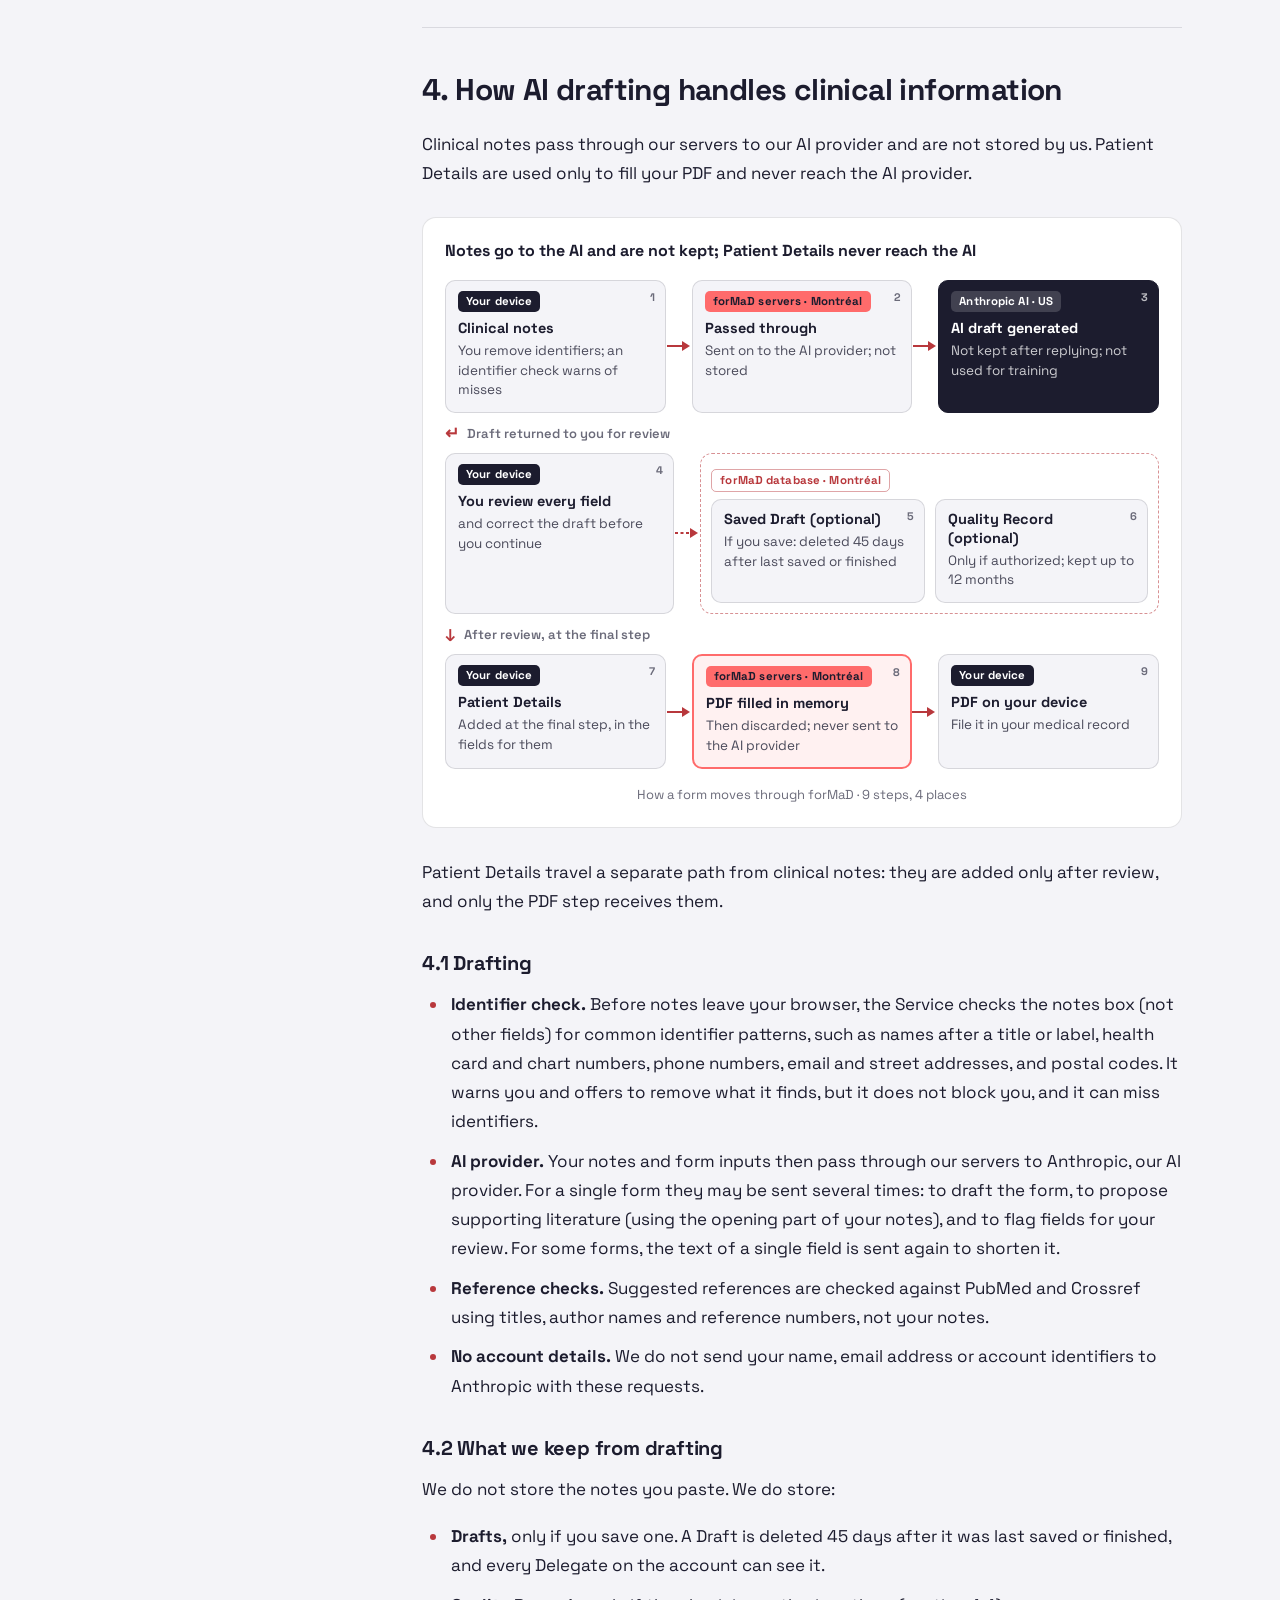
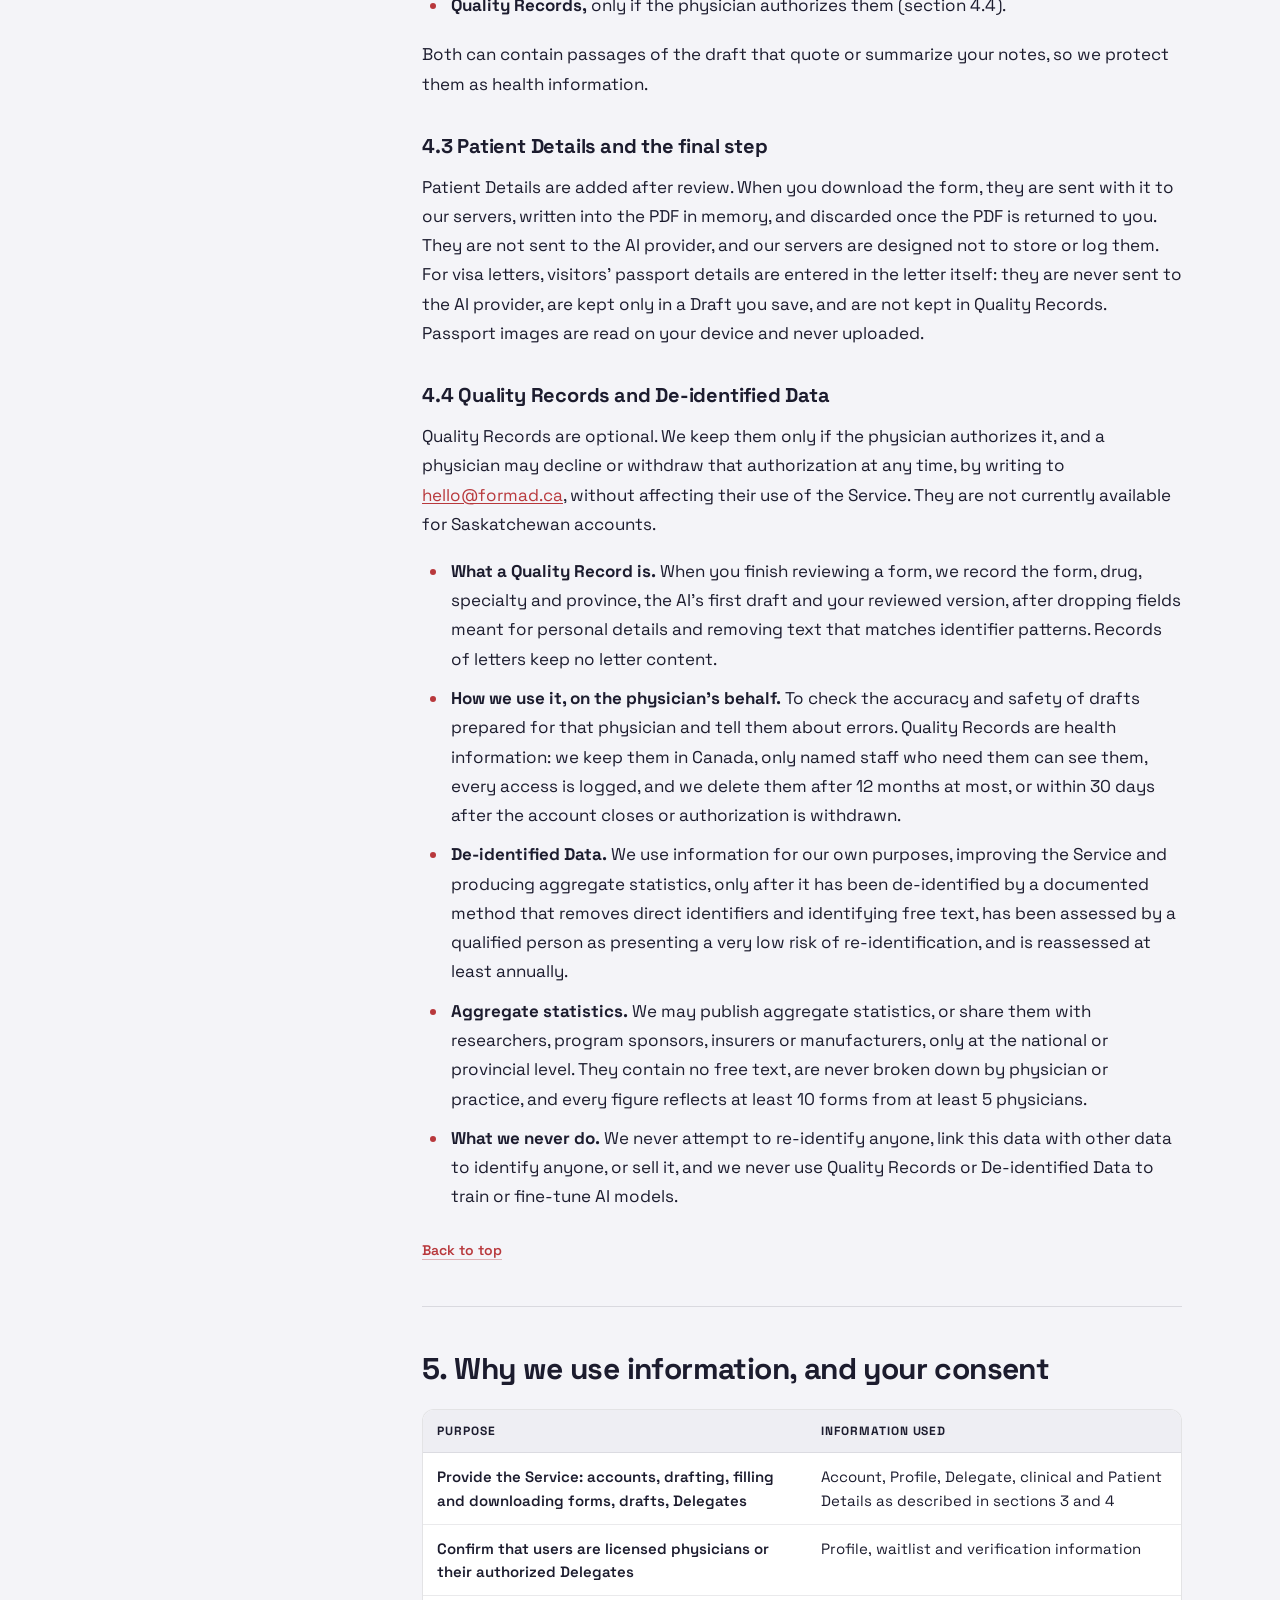
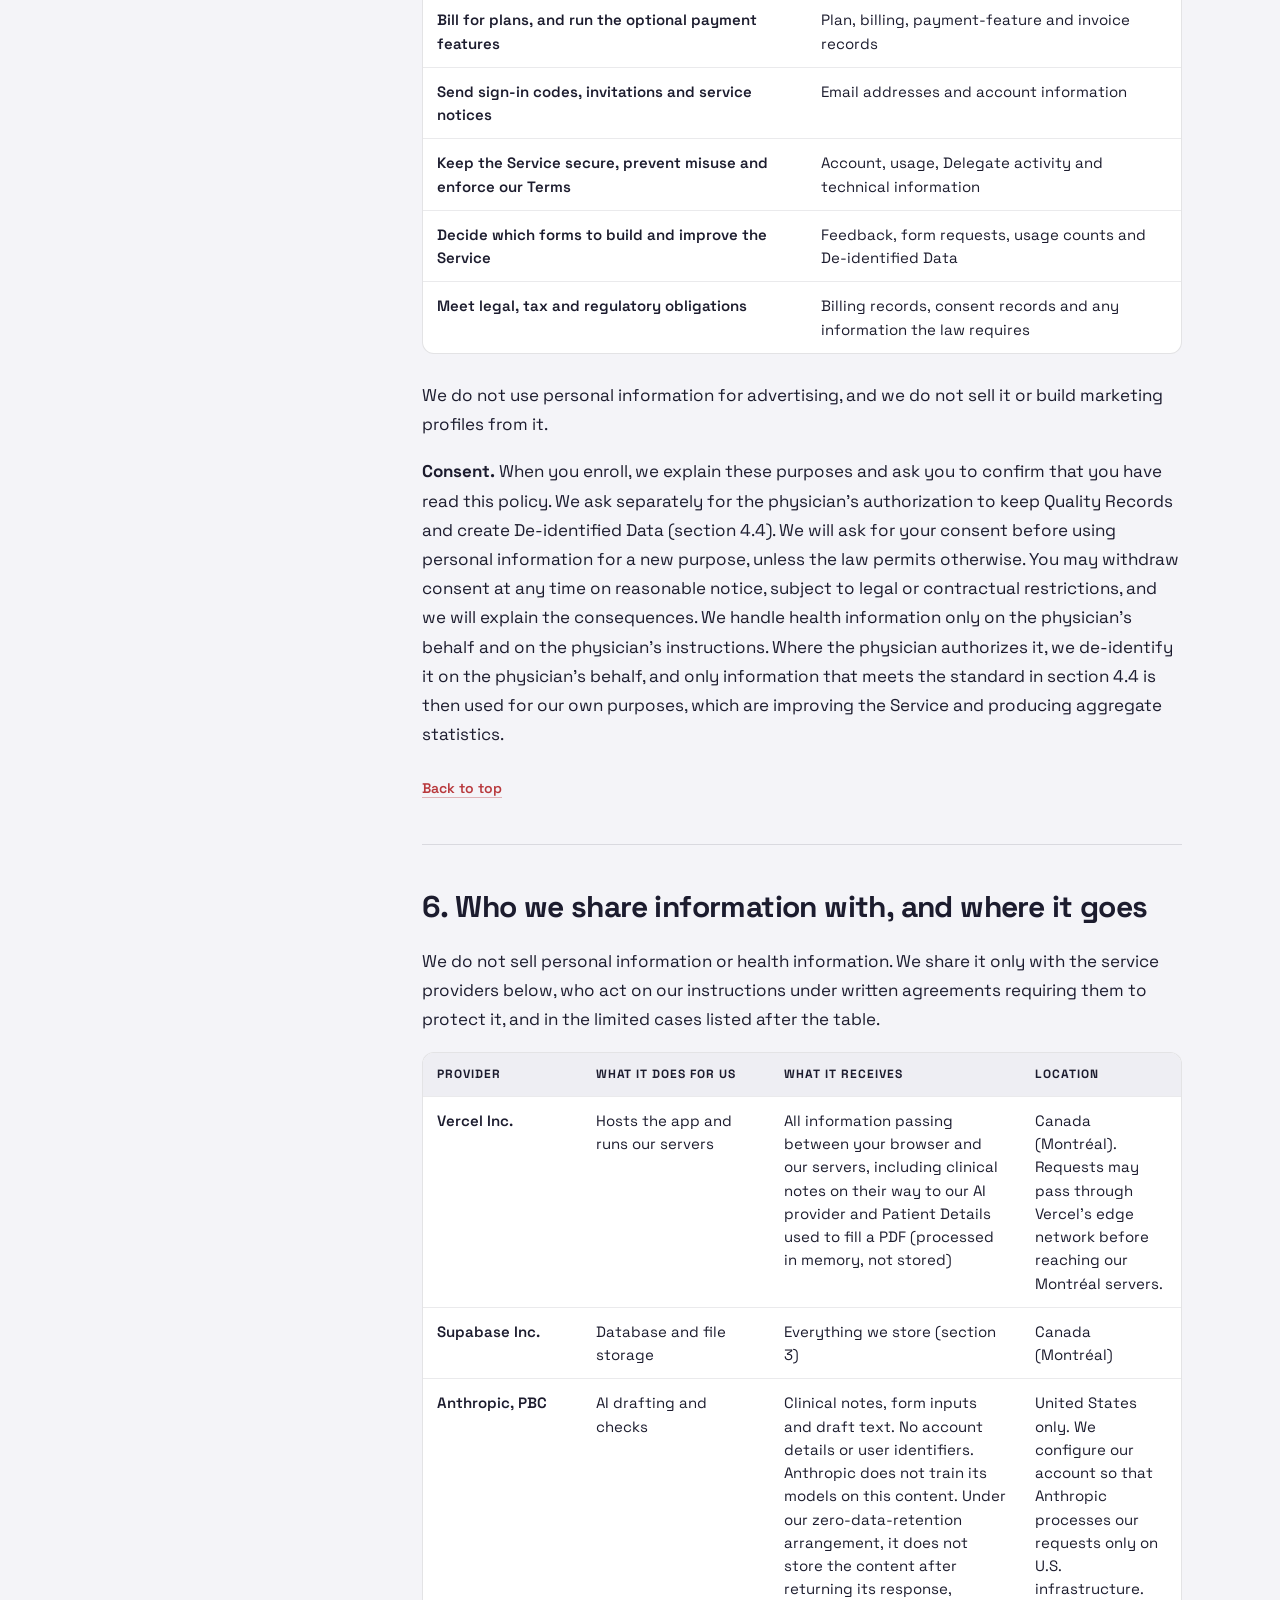
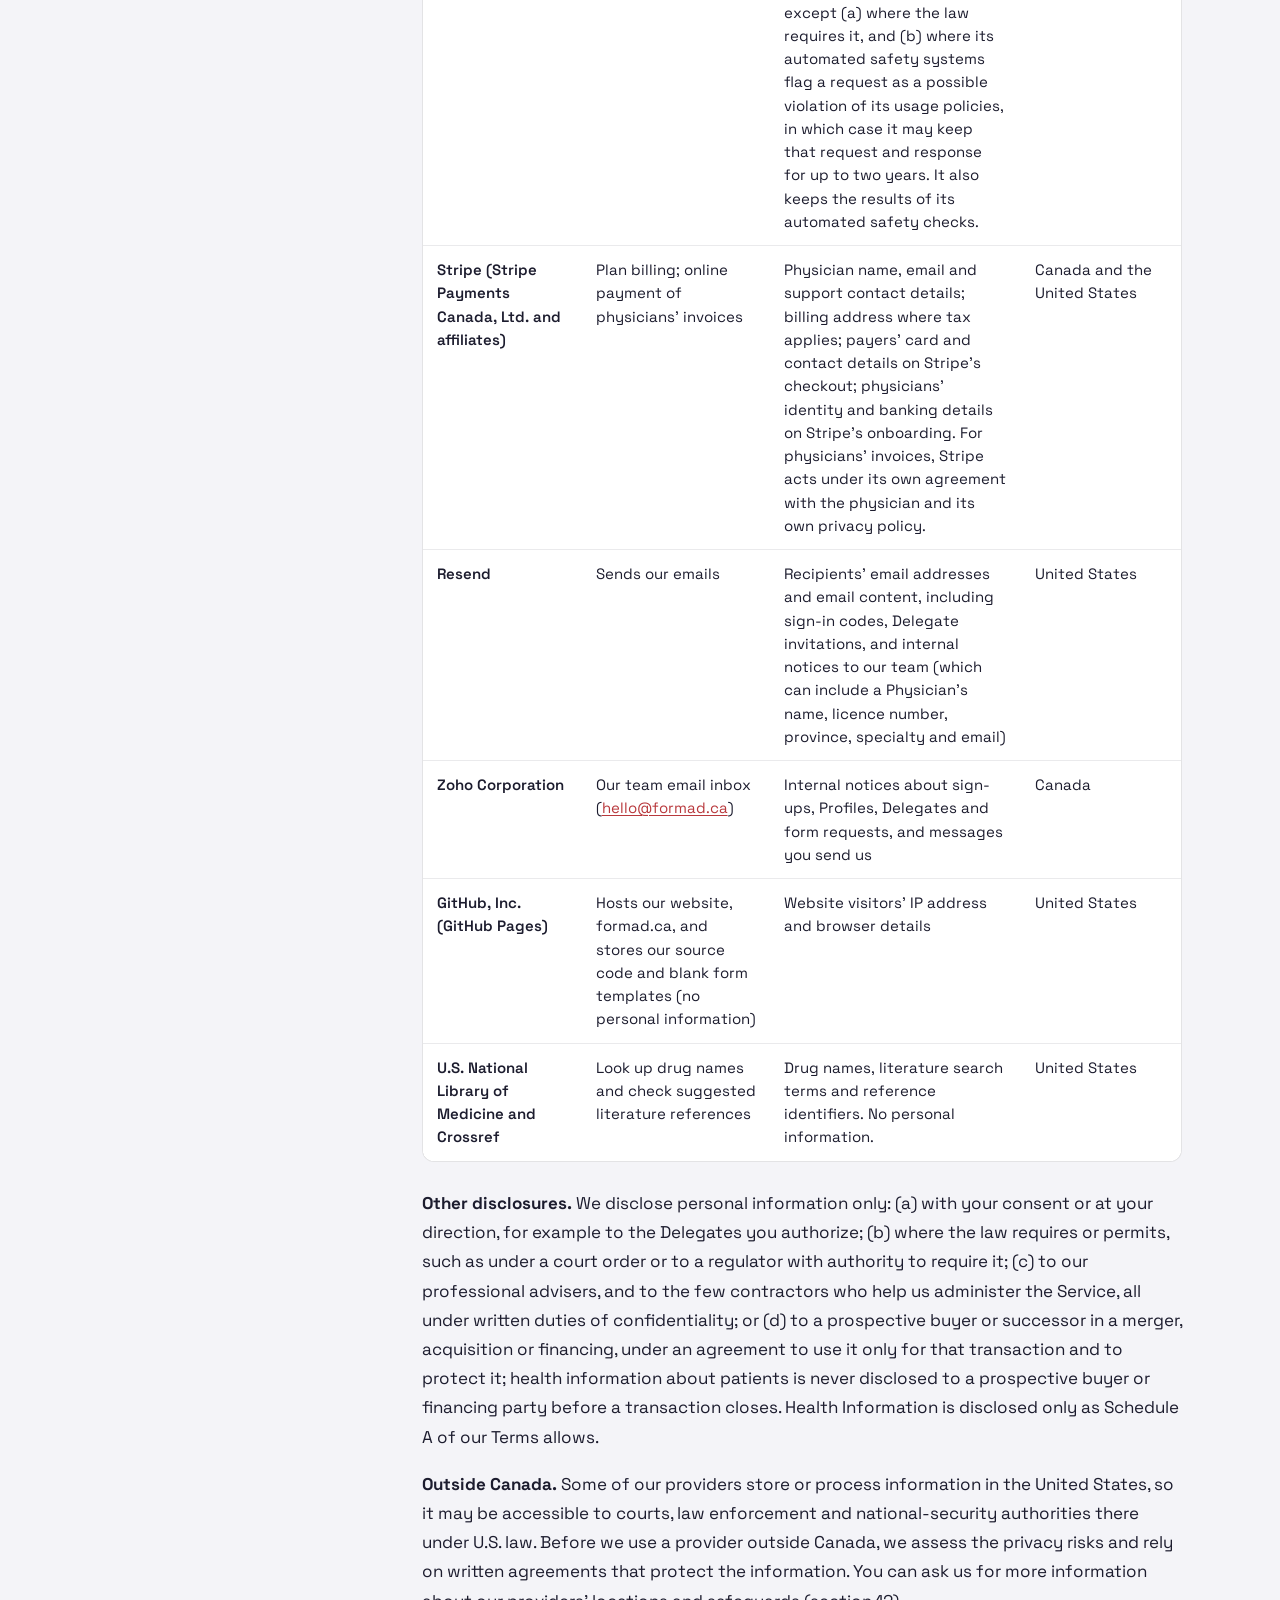
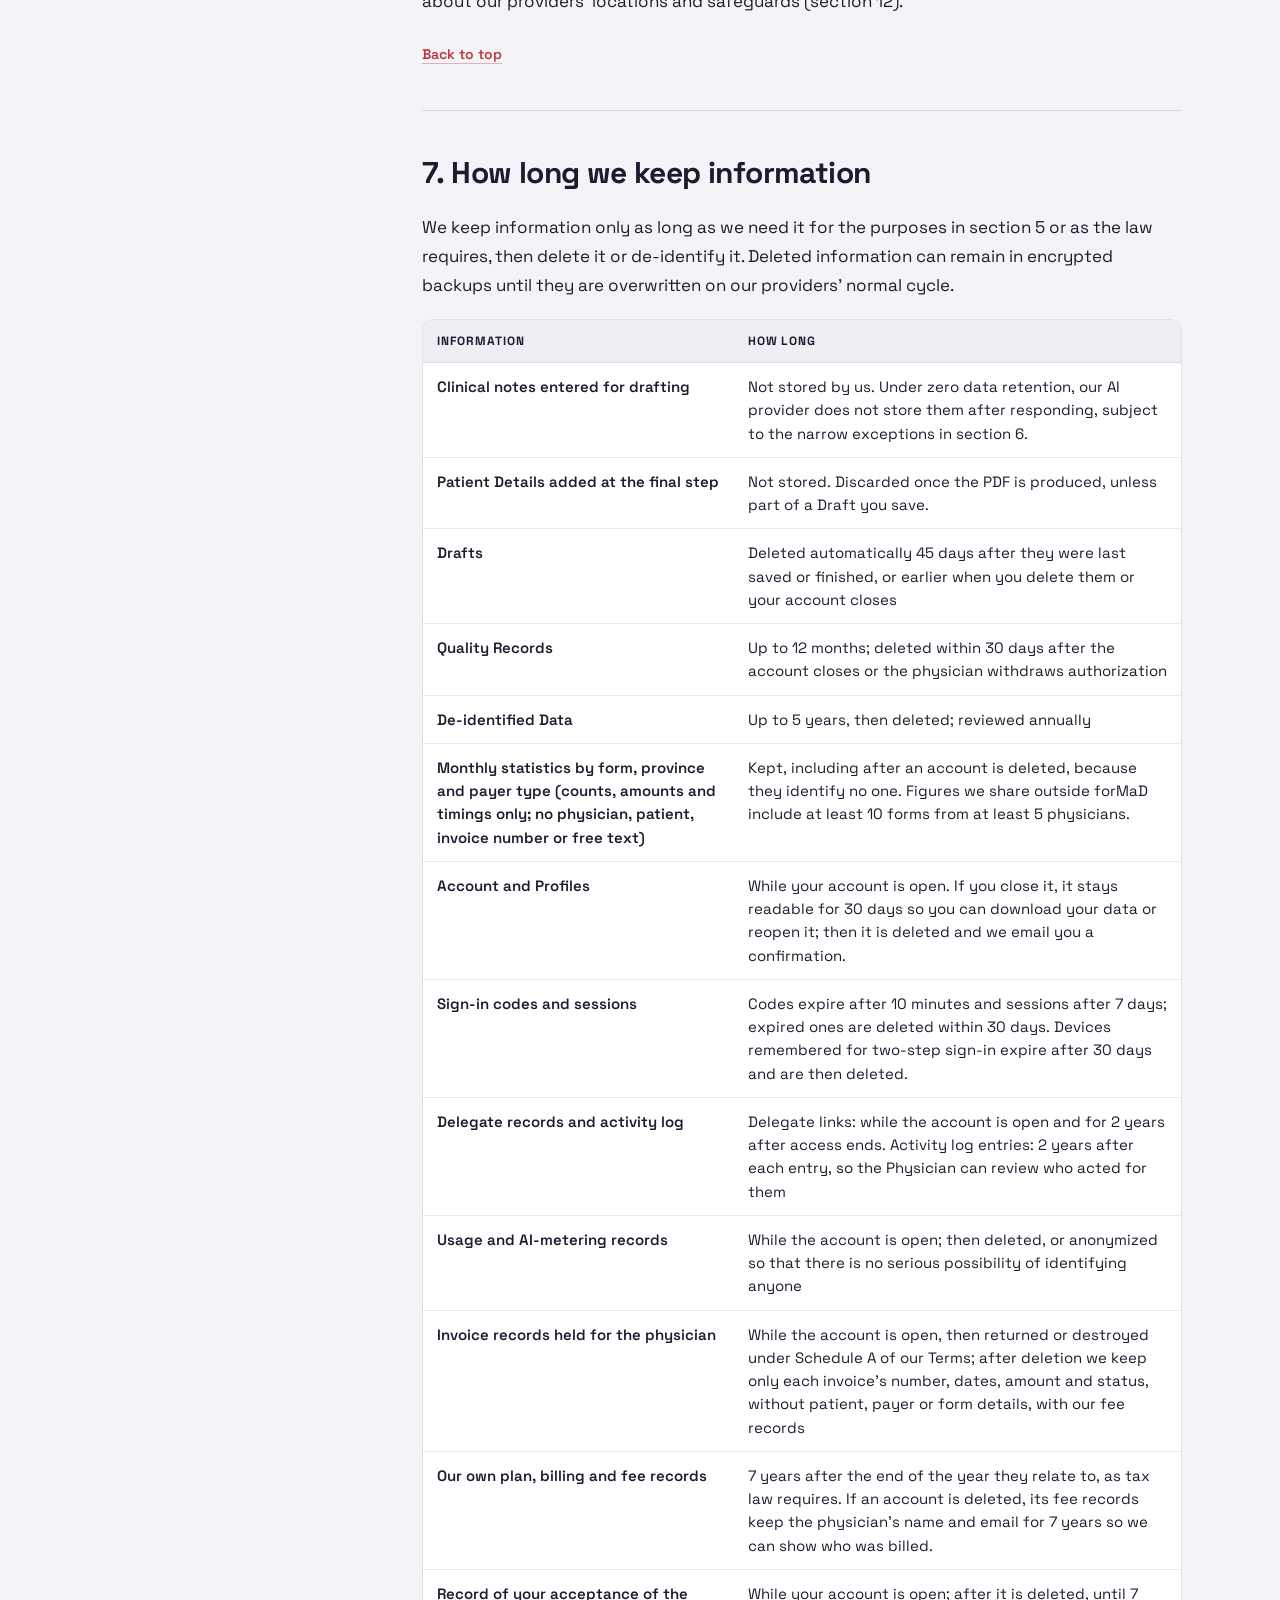
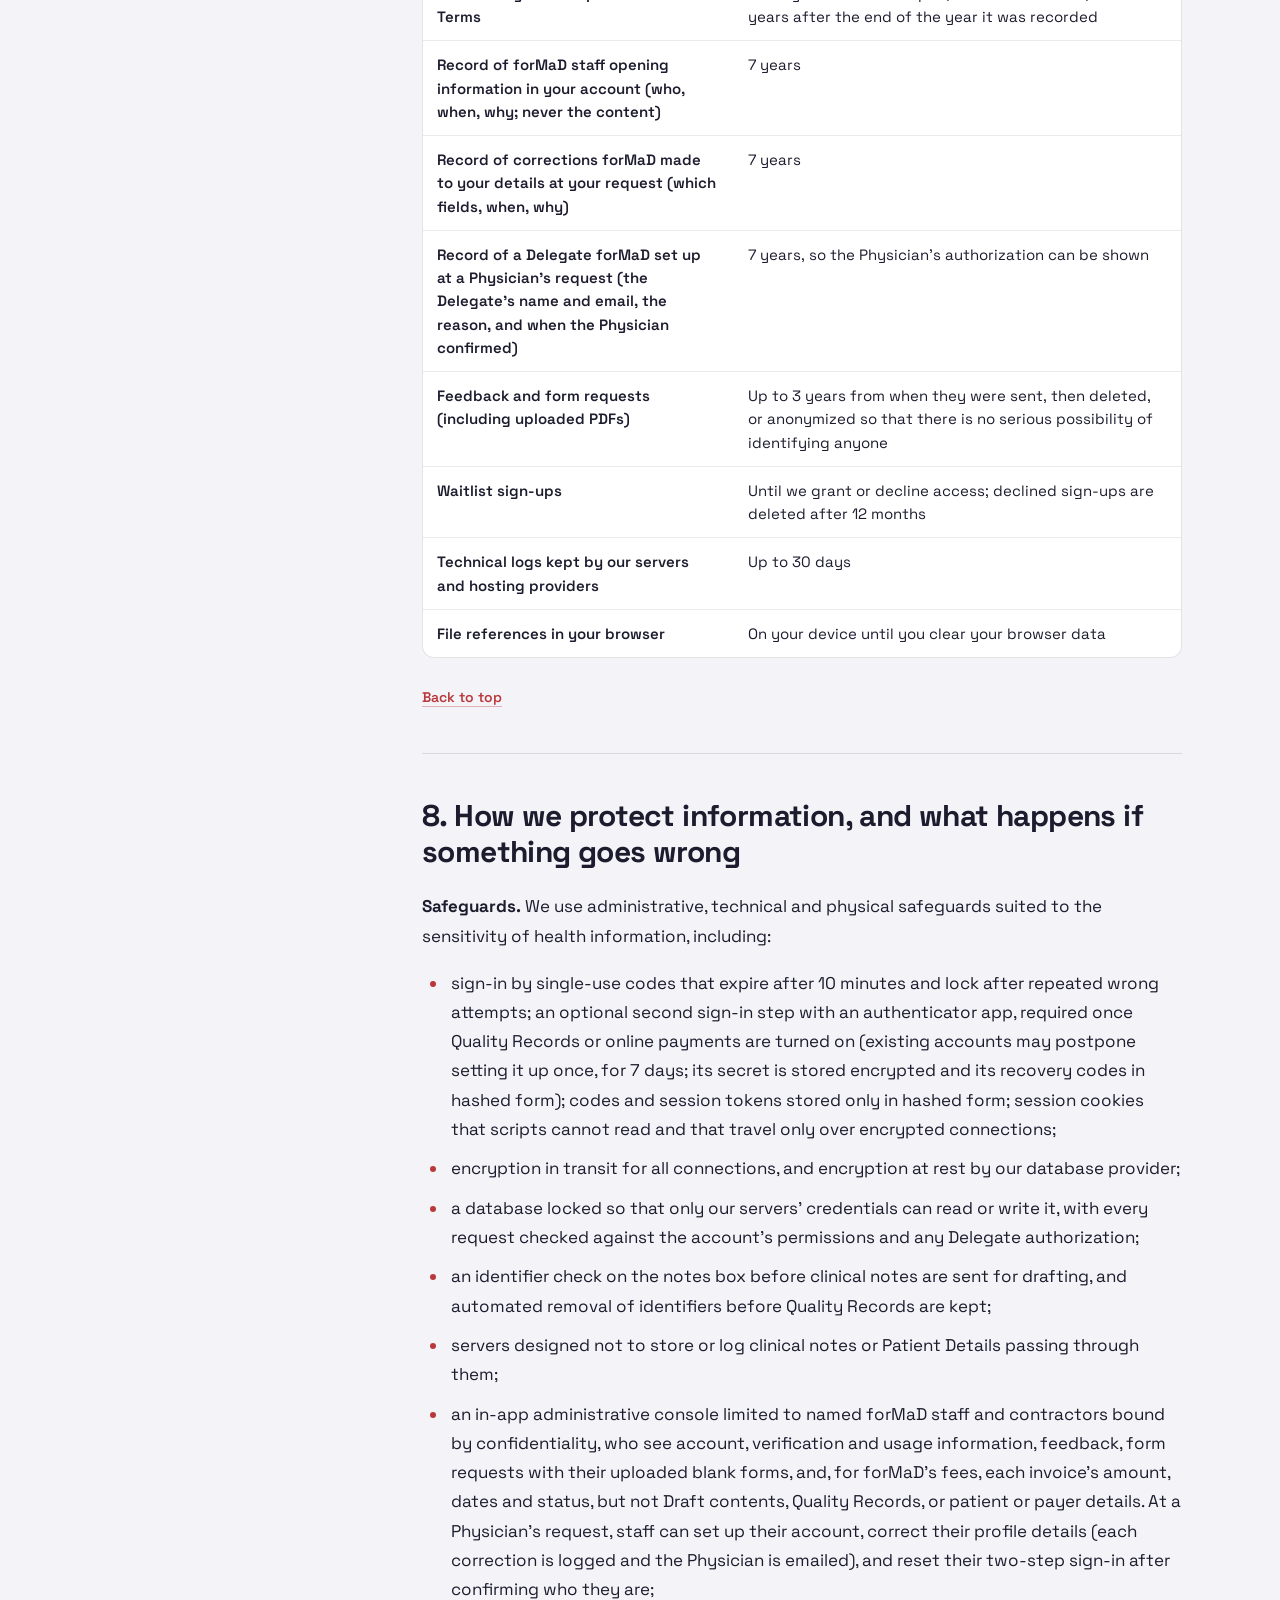
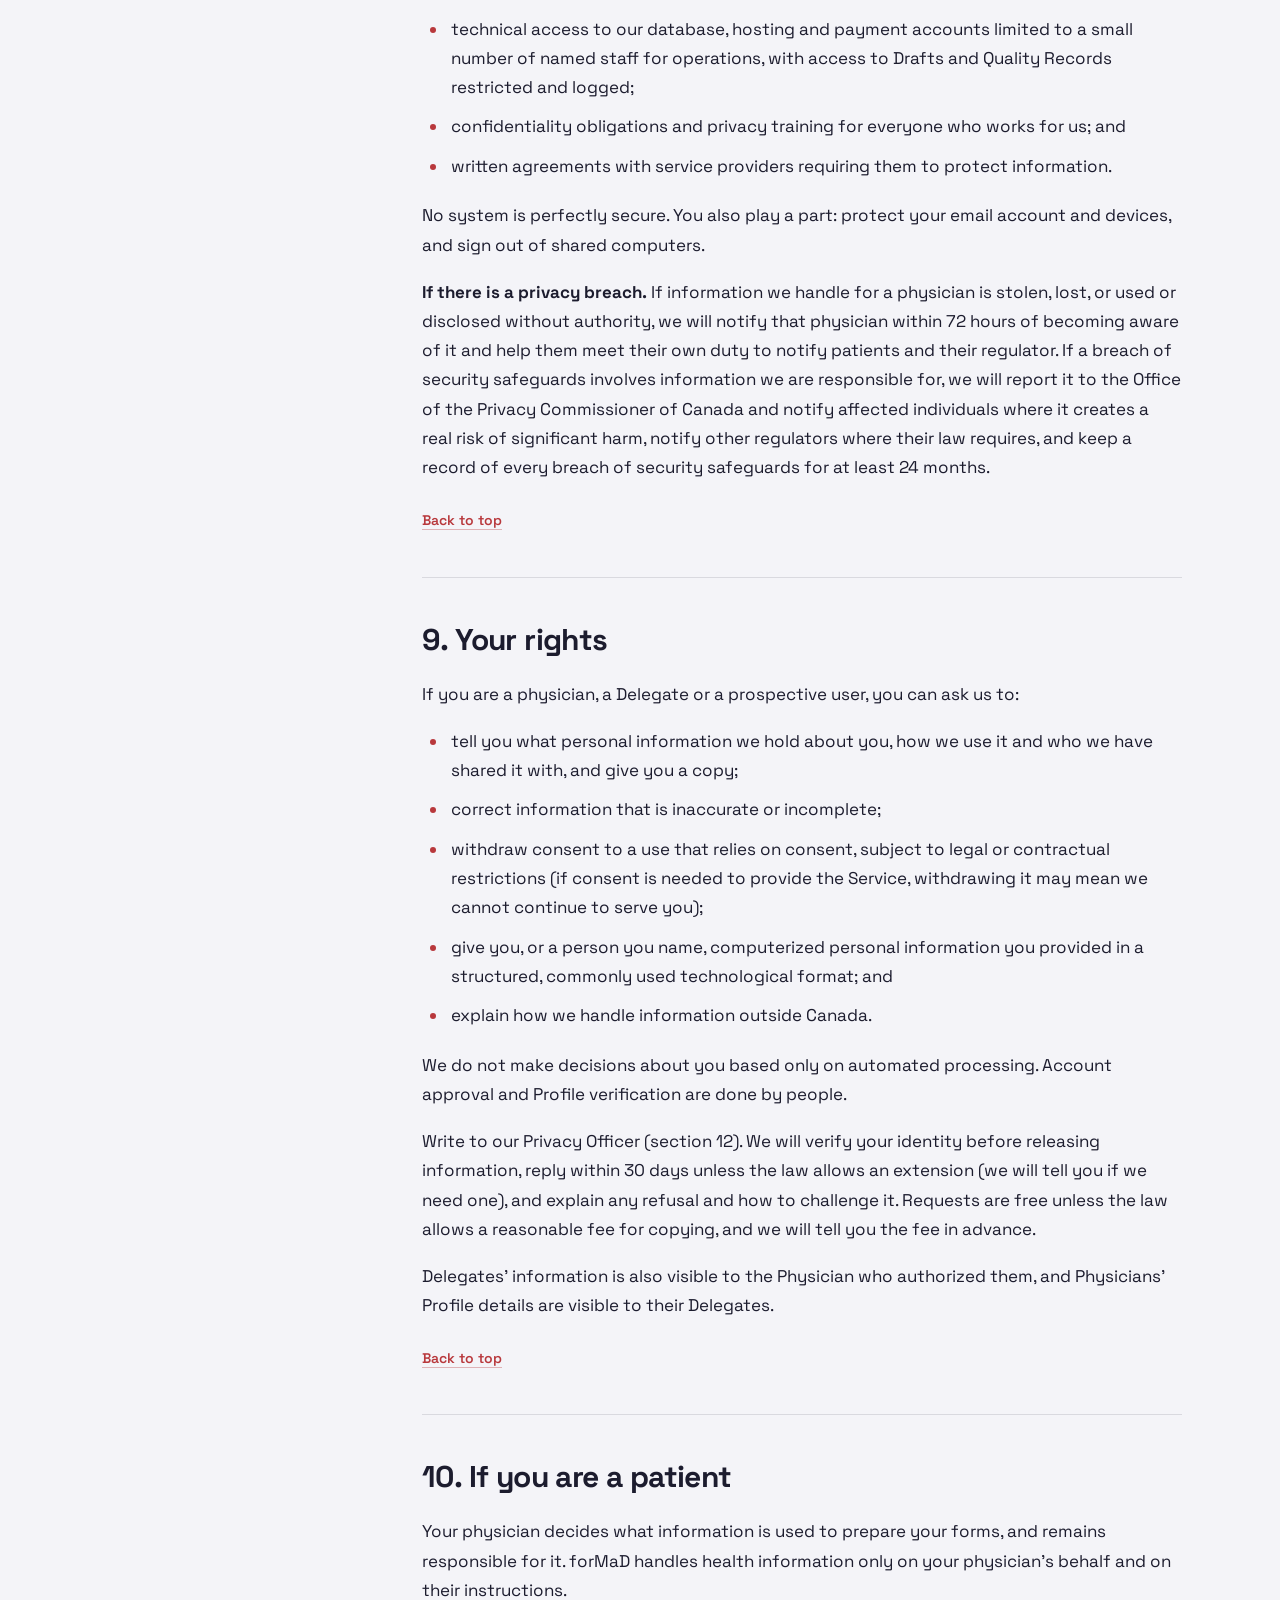
==== commit 031f1736: "Legal archive: version 2.0 copies, versions and changes page, link from Terms and Privacy Co-Authore" ====
--- a/privacy.html
+++ b/privacy.html
@@ -135,6 +135,8 @@
     }
     .doc-meta { font-size: 15px; line-height: 1.6; color: rgba(255,255,255,0.72); }
     .doc-meta strong { font-weight: 600; color: rgba(255,255,255,0.86); }
+    .doc-meta a { color: var(--coral); font-weight: 600; text-underline-offset: 3px; }
+    .doc-meta a:hover { color: #fff; }
 
     /* ── DOCUMENT BODY ───────────────────────────────────────────────── */
     .doc { background: var(--off); color: var(--dark); padding: 56px 48px 96px; }
@@ -451,7 +453,7 @@
     <div class="doc-head-inner">
       <span class="eyebrow">Legal</span>
       <h1 class="doc-h1">forMaD — Privacy Policy</h1>
-      <p class="doc-meta"><strong>Version 2.0 · Effective October 18, 2026</strong></p>
+      <p class="doc-meta"><strong>Version 2.0 · Effective October 18, 2026</strong> · <a href="/legal/changes">Previous versions and changes</a></p>
     </div>
   </header>
 
